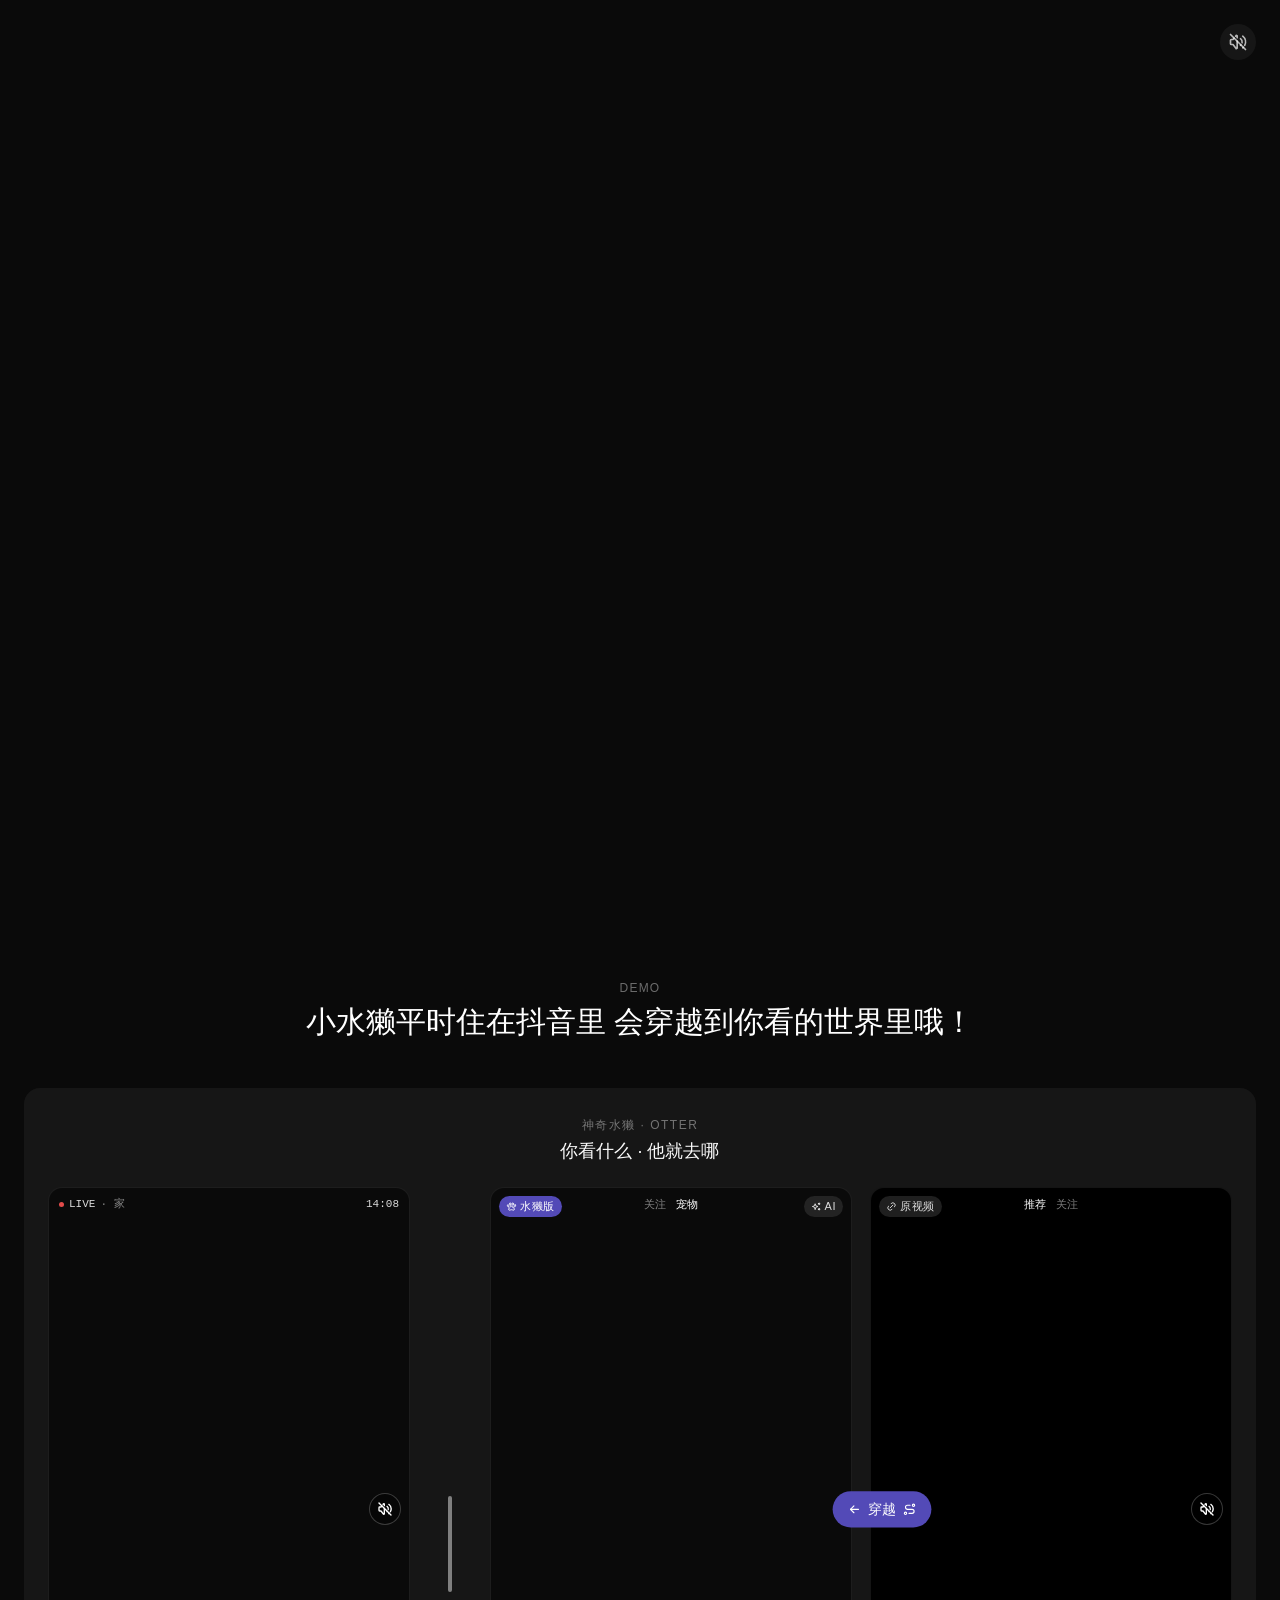
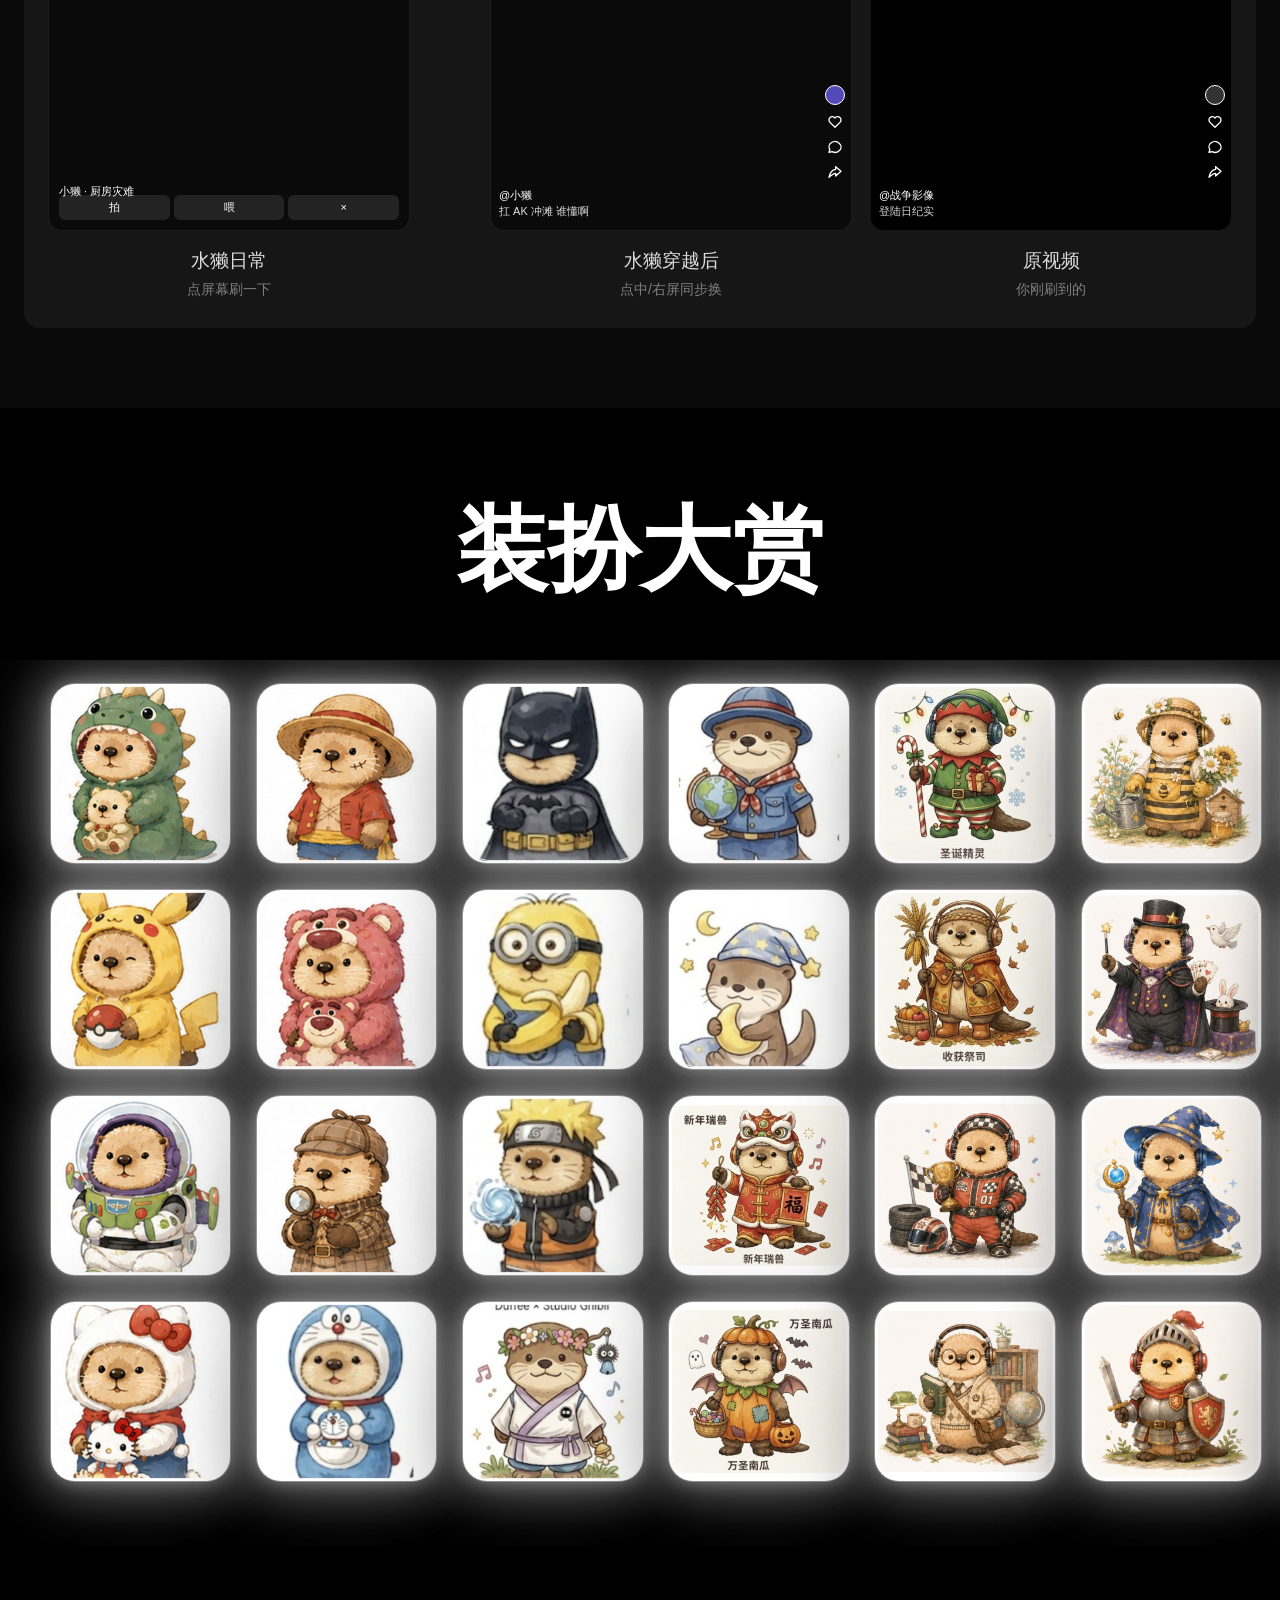
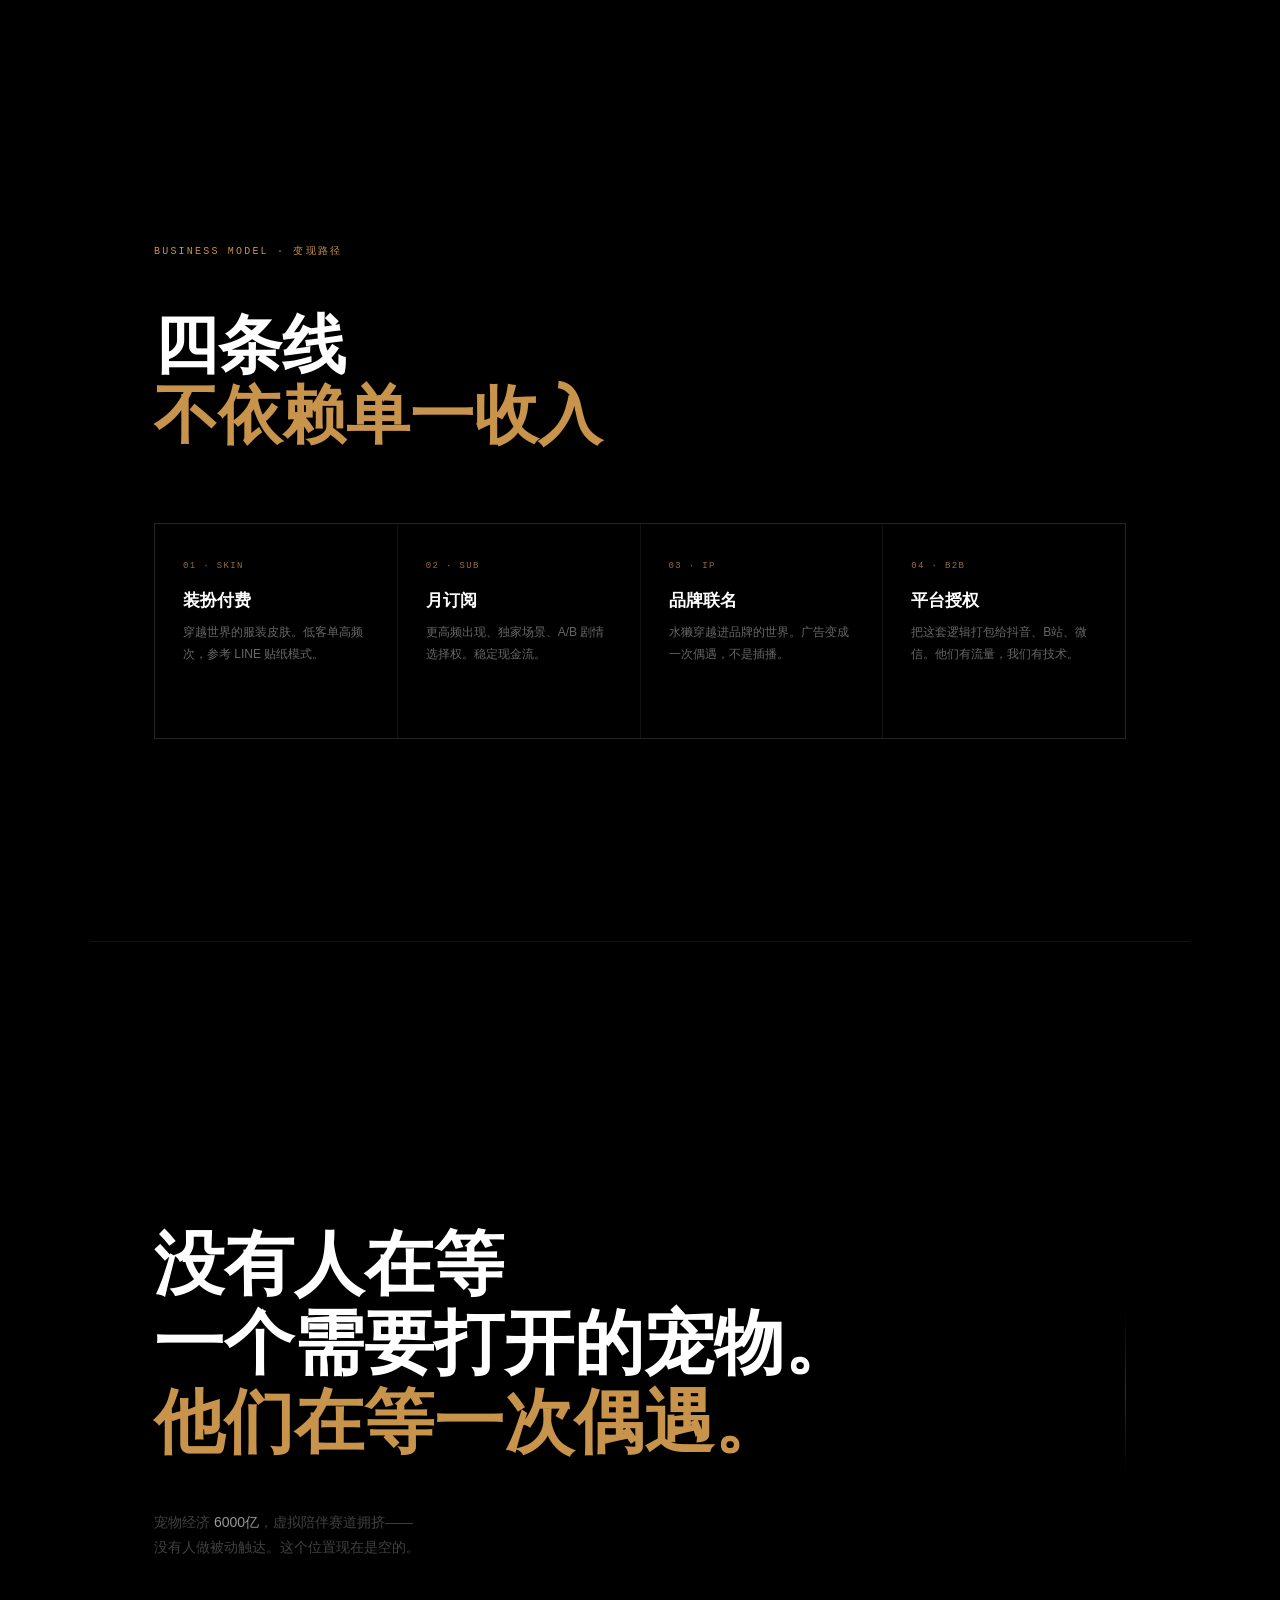
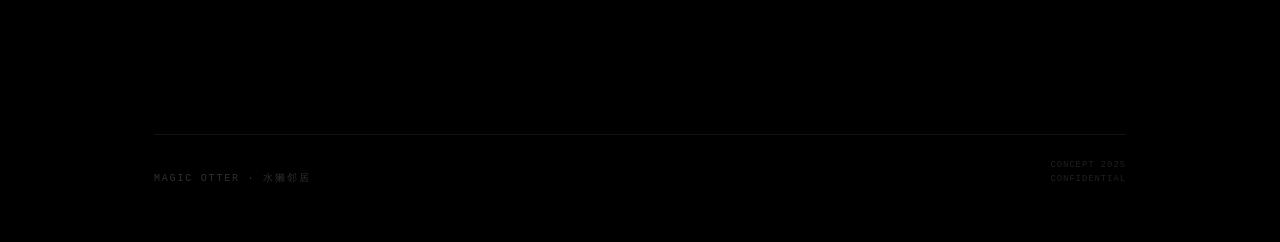
==== index.html @ bfc6536e "Deploy static site to GitHub Pages Co-Authored-By: Claude Opus 4.7 <noreply@anthropic.com>" ====
<!DOCTYPE html><html lang="zh-CN" class="__variable_8efd9b __variable_6d24ac"><head><meta charSet="utf-8"/><meta name="viewport" content="width=device-width, initial-scale=1"/><link rel="preload" as="image" href="/skins-1/1.1.jpg"/><link rel="preload" as="image" href="/skins-1/1.2.jpg"/><link rel="preload" as="image" href="/skins-1/1.3.jpg"/><link rel="preload" as="image" href="/skins-1/1.4.jpg"/><link rel="preload" as="image" href="/skins-1/1.5.jpg"/><link rel="preload" as="image" href="/skins-1/1.6.jpg"/><link rel="preload" as="image" href="/skins-1/1.7.jpg"/><link rel="preload" as="image" href="/skins-1/1.8.jpg"/><link rel="preload" as="image" href="/skins-1/1.9.jpg"/><link rel="preload" as="image" href="/skins-1/1.10.jpg"/><link rel="stylesheet" href="/_next/static/css/fac3d5cf31aa937e.css" data-precedence="next"/><link rel="stylesheet" href="/_next/static/css/313b126d9d984502.css" data-precedence="next"/><link rel="stylesheet" href="/_next/static/css/8fa05e95520eb36f.css" data-precedence="next"/><link rel="preload" as="script" fetchPriority="low" href="/_next/static/chunks/webpack-599e67327ec36ddb.js"/><script src="/_next/static/chunks/fd9d1056-9583fa19bc194043.js" async=""></script><script src="/_next/static/chunks/117-f5a8afea7d1afce4.js" async=""></script><script src="/_next/static/chunks/main-app-1e197b73e956303e.js" async=""></script><script src="/_next/static/chunks/c15bf2b0-7971b3d333b0cf68.js" async=""></script><script src="/_next/static/chunks/57-3a81f726cd0a8bbd.js" async=""></script><script src="/_next/static/chunks/app/page-4f39ca80e35d7d3b.js" async=""></script><link rel="preload" as="image" href="/skins-1/1.11.jpg"/><link rel="preload" as="image" href="/skins-1/1.12.jpg"/><link rel="preload" as="image" href="/skins-1/1.13.jpg"/><link rel="preload" as="image" href="/skins-1/1.14.jpg"/><link rel="preload" as="image" href="/skins/2.1.jpg"/><link rel="preload" as="image" href="/skins/2.2.jpg"/><link rel="preload" as="image" href="/skins/2.3.jpg"/><link rel="preload" as="image" href="/skins/2.4.jpg"/><link rel="preload" as="image" href="/skins/2.5.jpg"/><link rel="preload" as="image" href="/skins/2.6.jpg"/><link rel="preload" as="image" href="/skins/2.7.jpg"/><link rel="preload" as="image" href="/skins/2.8.jpg"/><link rel="preload" as="image" href="/skins-3/3.1.png"/><link rel="preload" as="image" href="/skins-3/3.2.png"/><link rel="preload" as="image" href="/skins-3/3.3.png"/><link rel="preload" as="image" href="/skins-3/3.4.png"/><link rel="preload" as="image" href="/skins-3/3.5.png"/><link rel="preload" as="image" href="/skins-3/3.6.png"/><link rel="preload" as="image" href="/skins-3/3.7.png"/><link rel="preload" as="image" href="/skins-3/3.8.png"/><link rel="preload" as="image" href="/skins-4/4.1.png"/><link rel="preload" as="image" href="/skins-4/4.2.png"/><link rel="preload" as="image" href="/skins-4/4.3.png"/><link rel="preload" as="image" href="/skins-4/4.4.png"/><link rel="preload" as="image" href="/skins-4/4.5.png"/><link rel="preload" as="image" href="/skins-4/4.6.png"/><link rel="preload" as="image" href="/skins-4/4.7.png"/><link rel="preload" as="image" href="/skins-4/4.8.png"/><meta name="theme-color" content="#0A0A0A"/><title>神奇水獭 · Otter</title><meta name="description" content="一只生活在抖音里的神奇水獭——你看什么,他就去哪。"/><script src="/_next/static/chunks/polyfills-42372ed130431b0a.js" noModule=""></script></head><body class="font-sans bg-bg-primary text-text-primary"><main><section class="hero relative h-screen overflow-hidden bg-bg-primary"><video class="absolute inset-0 w-full h-full object-cover" src="/hero.mp4" autoPlay="" muted="" playsInline="" preload="auto"></video><div class="text-layer absolute inset-0 flex flex-col items-center justify-center pointer-events-none px-6"><h1 class="slogan" aria-label="嗨 · 我叫神奇水獭"><span class="char inline-block" style="opacity:0;white-space:normal">嗨</span><span class="char inline-block" style="opacity:0;white-space:pre"> </span><span class="char inline-block" style="opacity:0;white-space:normal">·</span><span class="char inline-block" style="opacity:0;white-space:pre"> </span><span class="char inline-block" style="opacity:0;white-space:normal">我</span><span class="char inline-block" style="opacity:0;white-space:normal">叫</span><span class="char inline-block" style="opacity:0;white-space:normal">神</span><span class="char inline-block" style="opacity:0;white-space:normal">奇</span><span class="char inline-block" style="opacity:0;white-space:normal">水</span><span class="char inline-block" style="opacity:0;white-space:normal">獭</span></h1><p class="intro" style="opacity:0">我是你的水獭搭子 · 住在你的抖音里</p><p class="intro" style="opacity:0">你刷视频时 · 我就会出现在那条里</p><div class="scroll-hint" style="opacity:0">↓ scroll</div></div><button aria-label="播放声音" class="audio-toggle absolute top-6 right-6 z-10 grid place-items-center w-9 h-9 rounded-full bg-white/5 hover:bg-white/10 text-white/70 hover:text-white transition-colors"><svg xmlns="http://www.w3.org/2000/svg" width="20" height="20" viewBox="0 0 24 24" fill="none" stroke="currentColor" stroke-width="2" stroke-linecap="round" stroke-linejoin="round" class="tabler-icon tabler-icon-volume-off "><path d="M15 8a5 5 0 0 1 1.912 4.934m-1.377 2.602a5 5 0 0 1 -.535 .464"></path><path d="M17.7 5a9 9 0 0 1 2.362 11.086m-1.676 2.299a9 9 0 0 1 -.686 .615"></path><path d="M9.069 5.054l.431 -.554a.8 .8 0 0 1 1.5 .5v2m0 4v8a.8 .8 0 0 1 -1.5 .5l-3.5 -4.5h-2a1 1 0 0 1 -1 -1v-4a1 1 0 0 1 1 -1h2l1.294 -1.664"></path><path d="M3 3l18 18"></path></svg></button></section><section class="demo-section py-20 px-4 md:px-6 bg-[#0A0A0A]"><header class="text-center mb-12"><p class="text-xs tracking-widest text-white/40 mb-2">DEMO</p><h2 class="text-2xl md:text-3xl font-medium text-white">小水獭平时住在抖音里 会穿越到你看的世界里哦！</h2></header><div class="w-full max-w-[1440px] mx-auto"><div class="otter-stage"><header style="text-align:center;margin-bottom:22px"><p style="font-size:12px;color:rgba(255,255,255,0.4);letter-spacing:1.5px;margin:0 0 4px">神奇水獭 · OTTER</p><p style="font-size:18px;color:#fafafa;font-weight:500;margin:0">你看什么 · 他就去哪</p></header><div class="otter-grid"><div class="otter-group otter-group-daily"><div class="otter-col-daily"><div class="otter-phone"><video src="/daily/noodle.mp4" autoPlay="" muted="" playsInline="" preload="auto" style="position:absolute;inset:0;width:100%;height:100%;object-fit:cover"></video><button type="button" aria-label="开启日常声音" style="position:absolute;right:8px;top:50%;transform:translateY(-50%);z-index:6;display:grid;place-items:center;width:32px;height:32px;border-radius:50%;background:rgba(0,0,0,0.4);border:0.5px solid rgba(255,255,255,0.22);color:#fff;cursor:pointer;padding:0"><svg xmlns="http://www.w3.org/2000/svg" width="16" height="16" viewBox="0 0 24 24" fill="none" stroke="currentColor" stroke-width="2" stroke-linecap="round" stroke-linejoin="round" class="tabler-icon tabler-icon-volume-off "><path d="M15 8a5 5 0 0 1 1.912 4.934m-1.377 2.602a5 5 0 0 1 -.535 .464"></path><path d="M17.7 5a9 9 0 0 1 2.362 11.086m-1.676 2.299a9 9 0 0 1 -.686 .615"></path><path d="M9.069 5.054l.431 -.554a.8 .8 0 0 1 1.5 .5v2m0 4v8a.8 .8 0 0 1 -1.5 .5l-3.5 -4.5h-2a1 1 0 0 1 -1 -1v-4a1 1 0 0 1 1 -1h2l1.294 -1.664"></path><path d="M3 3l18 18"></path></svg></button><div style="position:absolute;top:8px;left:10px;right:10px;display:flex;justify-content:space-between;color:rgba(255,255,255,0.85);font-size:11px;font-family:var(--font-mono), monospace"><div style="display:flex;align-items:center;gap:5px"><span style="width:5px;height:5px;border-radius:50%;background:#E24B4A"></span><span>LIVE</span><span style="color:rgba(255,255,255,0.5)">· <!-- -->家</span></div><span>14:08</span></div><div style="position:absolute;left:10px;right:10px;bottom:30px;color:#fff;font-size:11px">小獭 · 厨房灾难</div><div style="position:absolute;left:10px;right:10px;bottom:10px;display:flex;gap:4px"><span style="flex:1;background:rgba(255,255,255,0.1);color:#fff;padding:4px;border-radius:6px;text-align:center;font-size:11px">拍</span><span style="flex:1;background:rgba(255,255,255,0.1);color:#fff;padding:4px;border-radius:6px;text-align:center;font-size:11px">喂</span><span style="flex:1;background:rgba(255,255,255,0.1);color:#fff;padding:4px;border-radius:6px;text-align:center;font-size:11px">×</span></div></div><p class="otter-cap">水獭日常</p><p class="otter-hint">点屏幕刷一下</p></div></div><div class="otter-divider" aria-hidden="true"></div><div class="otter-group otter-group-cross"><div class="otter-col-otter"><div style="position:relative"><div class="otter-phone"><video src="/crossover/normandy_otter.mp4" autoPlay="" muted="" loop="" playsInline="" preload="auto" style="position:absolute;inset:0;width:100%;height:100%;object-fit:cover"></video><div style="position:absolute;top:8px;left:0;right:0;display:flex;justify-content:center;gap:10px;color:rgba(255,255,255,0.5);font-size:11px"><span>关注</span><span style="color:#fff;font-weight:500">宠物</span></div><div style="position:absolute;display:inline-flex;align-items:center;gap:3px;padding:2px 7px;border-radius:99px;font-size:11px;letter-spacing:0.5px;top:8px;left:8px;background:#534AB7;color:#fff"><svg xmlns="http://www.w3.org/2000/svg" width="11" height="11" viewBox="0 0 24 24" fill="none" stroke="currentColor" stroke-width="2" stroke-linecap="round" stroke-linejoin="round" class="tabler-icon tabler-icon-paw "><path d="M14.7 13.5c-1.1 -2 -1.441 -2.5 -2.7 -2.5c-1.259 0 -1.736 .755 -2.836 2.747c-.942 1.703 -2.846 1.845 -3.321 3.291c-.097 .265 -.145 .677 -.143 .962c0 1.176 .787 2 1.8 2c1.259 0 3 -1 4.5 -1s3.241 1 4.5 1c1.013 0 1.8 -.823 1.8 -2c0 -.285 -.049 -.697 -.146 -.962c-.475 -1.451 -2.512 -1.835 -3.454 -3.538"></path><path d="M20.188 8.082a1.039 1.039 0 0 0 -.406 -.082h-.015c-.735 .012 -1.56 .75 -1.993 1.866c-.519 1.335 -.28 2.7 .538 3.052c.129 .055 .267 .082 .406 .082c.739 0 1.575 -.742 2.011 -1.866c.516 -1.335 .273 -2.7 -.54 -3.052l-.001 0"></path><path d="M9.474 9c.055 0 .109 0 .163 -.011c.944 -.128 1.533 -1.346 1.32 -2.722c-.203 -1.297 -1.047 -2.267 -1.932 -2.267c-.055 0 -.109 0 -.163 .011c-.944 .128 -1.533 1.346 -1.32 2.722c.204 1.293 1.048 2.267 1.933 2.267"></path><path d="M16.456 6.733c.214 -1.376 -.375 -2.594 -1.32 -2.722a1.164 1.164 0 0 0 -.162 -.011c-.885 0 -1.728 .97 -1.93 2.267c-.214 1.376 .375 2.594 1.32 2.722c.054 .007 .108 .011 .162 .011c.885 0 1.73 -.974 1.93 -2.267"></path><path d="M5.69 12.918c.816 -.352 1.054 -1.719 .536 -3.052c-.436 -1.124 -1.271 -1.866 -2.009 -1.866c-.14 0 -.277 .027 -.407 .082c-.816 .352 -1.054 1.719 -.536 3.052c.436 1.124 1.271 1.866 2.009 1.866c.14 0 .277 -.027 .407 -.082"></path></svg>水獭版</div><div style="position:absolute;display:inline-flex;align-items:center;gap:3px;padding:2px 7px;border-radius:99px;font-size:11px;letter-spacing:0.5px;top:8px;right:8px;background:rgba(255,255,255,0.1);color:rgba(255,255,255,0.85)"><svg xmlns="http://www.w3.org/2000/svg" width="11" height="11" viewBox="0 0 24 24" fill="none" stroke="currentColor" stroke-width="2" stroke-linecap="round" stroke-linejoin="round" class="tabler-icon tabler-icon-sparkles "><path d="M16 18a2 2 0 0 1 2 2a2 2 0 0 1 2 -2a2 2 0 0 1 -2 -2a2 2 0 0 1 -2 2m0 -12a2 2 0 0 1 2 2a2 2 0 0 1 2 -2a2 2 0 0 1 -2 -2a2 2 0 0 1 -2 2m-7 12a6 6 0 0 1 6 -6a6 6 0 0 1 -6 -6a6 6 0 0 1 -6 6a6 6 0 0 1 6 6"></path></svg>AI</div><div style="position:absolute;right:6px;bottom:50px;display:flex;flex-direction:column;align-items:center;gap:9px;color:#fff"><div style="width:20px;height:20px;border-radius:50%;background:#534AB7;border:1.5px solid #fff"></div><svg xmlns="http://www.w3.org/2000/svg" width="16" height="16" viewBox="0 0 24 24" fill="none" stroke="currentColor" stroke-width="2" stroke-linecap="round" stroke-linejoin="round" class="tabler-icon tabler-icon-heart "><path d="M19.5 12.572l-7.5 7.428l-7.5 -7.428a5 5 0 1 1 7.5 -6.566a5 5 0 1 1 7.5 6.572"></path></svg><svg xmlns="http://www.w3.org/2000/svg" width="16" height="16" viewBox="0 0 24 24" fill="none" stroke="currentColor" stroke-width="2" stroke-linecap="round" stroke-linejoin="round" class="tabler-icon tabler-icon-message-circle "><path d="M3 20l1.3 -3.9c-2.324 -3.437 -1.426 -7.872 2.1 -10.374c3.526 -2.501 8.59 -2.296 11.845 .48c3.255 2.777 3.695 7.266 1.029 10.501c-2.666 3.235 -7.615 4.215 -11.574 2.293l-4.7 1"></path></svg><svg xmlns="http://www.w3.org/2000/svg" width="16" height="16" viewBox="0 0 24 24" fill="none" stroke="currentColor" stroke-width="2" stroke-linecap="round" stroke-linejoin="round" class="tabler-icon tabler-icon-share-3 "><path d="M13 4v4c-6.575 1.028 -9.02 6.788 -10 12c-.037 .206 5.384 -5.962 10 -6v4l8 -7l-8 -7"></path></svg></div><div style="position:absolute;left:8px;right:34px;bottom:10px;color:#fff;font-size:11px"><p style="margin:0;font-weight:500">@小獭</p><p style="margin:0;color:rgba(255,255,255,0.88)">扛 AK 冲滩 谁懂啊</p></div></div><div class="cross-pill"><svg xmlns="http://www.w3.org/2000/svg" width="11" height="11" viewBox="0 0 24 24" fill="none" stroke="currentColor" stroke-width="2" stroke-linecap="round" stroke-linejoin="round" class="tabler-icon tabler-icon-arrow-left "><path d="M5 12l14 0"></path><path d="M5 12l6 6"></path><path d="M5 12l6 -6"></path></svg><span>穿越</span><svg xmlns="http://www.w3.org/2000/svg" width="11" height="11" viewBox="0 0 24 24" fill="none" stroke="currentColor" stroke-width="2" stroke-linecap="round" stroke-linejoin="round" class="tabler-icon tabler-icon-route "><path d="M3 19a2 2 0 1 0 4 0a2 2 0 0 0 -4 0"></path><path d="M19 7a2 2 0 1 0 0 -4a2 2 0 0 0 0 4"></path><path d="M11 19h5.5a3.5 3.5 0 0 0 0 -7h-8a3.5 3.5 0 0 1 0 -7h4.5"></path></svg></div></div><p class="otter-cap">水獭穿越后</p><p class="otter-hint">点中/右屏同步换</p></div><div class="otter-col-orig"><div class="otter-phone" style="background:#000"><video src="/crossover/normandy_orig.mp4" autoPlay="" muted="" loop="" playsInline="" preload="auto" style="position:absolute;inset:0;width:100%;height:100%;object-fit:cover"></video><button type="button" aria-label="开启原视频声音" style="position:absolute;right:8px;top:50%;transform:translateY(-50%);z-index:6;display:grid;place-items:center;width:32px;height:32px;border-radius:50%;background:rgba(0,0,0,0.4);border:0.5px solid rgba(255,255,255,0.22);color:#fff;cursor:pointer;padding:0"><svg xmlns="http://www.w3.org/2000/svg" width="16" height="16" viewBox="0 0 24 24" fill="none" stroke="currentColor" stroke-width="2" stroke-linecap="round" stroke-linejoin="round" class="tabler-icon tabler-icon-volume-off "><path d="M15 8a5 5 0 0 1 1.912 4.934m-1.377 2.602a5 5 0 0 1 -.535 .464"></path><path d="M17.7 5a9 9 0 0 1 2.362 11.086m-1.676 2.299a9 9 0 0 1 -.686 .615"></path><path d="M9.069 5.054l.431 -.554a.8 .8 0 0 1 1.5 .5v2m0 4v8a.8 .8 0 0 1 -1.5 .5l-3.5 -4.5h-2a1 1 0 0 1 -1 -1v-4a1 1 0 0 1 1 -1h2l1.294 -1.664"></path><path d="M3 3l18 18"></path></svg></button><div style="position:absolute;top:8px;left:0;right:0;display:flex;justify-content:center;gap:10px;color:rgba(255,255,255,0.5);font-size:11px"><span style="color:#fff;font-weight:500">推荐</span><span>关注</span></div><div style="position:absolute;display:inline-flex;align-items:center;gap:3px;padding:2px 7px;border-radius:99px;font-size:11px;letter-spacing:0.5px;top:8px;left:8px;background:rgba(255,255,255,0.12);color:rgba(255,255,255,0.85)"><svg xmlns="http://www.w3.org/2000/svg" width="11" height="11" viewBox="0 0 24 24" fill="none" stroke="currentColor" stroke-width="2" stroke-linecap="round" stroke-linejoin="round" class="tabler-icon tabler-icon-link "><path d="M9 15l6 -6"></path><path d="M11 6l.463 -.536a5 5 0 0 1 7.071 7.072l-.534 .464"></path><path d="M13 18l-.397 .534a5.068 5.068 0 0 1 -7.127 0a4.972 4.972 0 0 1 0 -7.071l.524 -.463"></path></svg>原视频</div><div style="position:absolute;right:6px;bottom:50px;display:flex;flex-direction:column;align-items:center;gap:9px;color:#fff"><div style="width:20px;height:20px;border-radius:50%;background:rgba(255,255,255,0.2);border:1.5px solid #fff"></div><svg xmlns="http://www.w3.org/2000/svg" width="16" height="16" viewBox="0 0 24 24" fill="none" stroke="currentColor" stroke-width="2" stroke-linecap="round" stroke-linejoin="round" class="tabler-icon tabler-icon-heart "><path d="M19.5 12.572l-7.5 7.428l-7.5 -7.428a5 5 0 1 1 7.5 -6.566a5 5 0 1 1 7.5 6.572"></path></svg><svg xmlns="http://www.w3.org/2000/svg" width="16" height="16" viewBox="0 0 24 24" fill="none" stroke="currentColor" stroke-width="2" stroke-linecap="round" stroke-linejoin="round" class="tabler-icon tabler-icon-message-circle "><path d="M3 20l1.3 -3.9c-2.324 -3.437 -1.426 -7.872 2.1 -10.374c3.526 -2.501 8.59 -2.296 11.845 .48c3.255 2.777 3.695 7.266 1.029 10.501c-2.666 3.235 -7.615 4.215 -11.574 2.293l-4.7 1"></path></svg><svg xmlns="http://www.w3.org/2000/svg" width="16" height="16" viewBox="0 0 24 24" fill="none" stroke="currentColor" stroke-width="2" stroke-linecap="round" stroke-linejoin="round" class="tabler-icon tabler-icon-share-3 "><path d="M13 4v4c-6.575 1.028 -9.02 6.788 -10 12c-.037 .206 5.384 -5.962 10 -6v4l8 -7l-8 -7"></path></svg></div><div style="position:absolute;left:8px;right:34px;bottom:10px;color:#fff;font-size:11px"><p style="margin:0;font-weight:500">@战争影像</p><p style="margin:0;color:rgba(255,255,255,0.85)">登陆日纪实</p></div></div><p class="otter-cap">原视频</p><p class="otter-hint">你刚刷到的</p></div></div></div></div></div></section><section class="bg-black py-16 md:py-24"><h2 class="mb-10 text-center font-serif text-5xl font-black leading-none text-white md:mb-16 md:text-[92px]">装扮大赏</h2><section class="skins-stage" aria-label="神奇水獭换装轮播"><div class="skins-track"><button class="skins-card" type="button" aria-pressed="false" aria-label="暂停并查看 Skin 01"><img src="/skins-1/1.1.jpg" alt="Skin 01"/></button><button class="skins-card" type="button" aria-pressed="false" aria-label="暂停并查看 Skin 02"><img src="/skins-1/1.2.jpg" alt="Skin 02"/></button><button class="skins-card" type="button" aria-pressed="false" aria-label="暂停并查看 Skin 03"><img src="/skins-1/1.3.jpg" alt="Skin 03"/></button><button class="skins-card" type="button" aria-pressed="false" aria-label="暂停并查看 Skin 04"><img src="/skins-1/1.4.jpg" alt="Skin 04"/></button><button class="skins-card" type="button" aria-pressed="false" aria-label="暂停并查看 Skin 05"><img src="/skins-1/1.5.jpg" alt="Skin 05"/></button><button class="skins-card" type="button" aria-pressed="false" aria-label="暂停并查看 Skin 06"><img src="/skins-1/1.6.jpg" alt="Skin 06"/></button><button class="skins-card" type="button" aria-pressed="false" aria-label="暂停并查看 Skin 07"><img src="/skins-1/1.7.jpg" alt="Skin 07"/></button><button class="skins-card" type="button" aria-pressed="false" aria-label="暂停并查看 Skin 08"><img src="/skins-1/1.8.jpg" alt="Skin 08"/></button><button class="skins-card" type="button" aria-pressed="false" aria-label="暂停并查看 Skin 09"><img src="/skins-1/1.9.jpg" alt="Skin 09"/></button><button class="skins-card" type="button" aria-pressed="false" aria-label="暂停并查看 Skin 10"><img src="/skins-1/1.10.jpg" alt="Skin 10"/></button><button class="skins-card" type="button" aria-pressed="false" aria-label="暂停并查看 Skin 11"><img src="/skins-1/1.11.jpg" alt="Skin 11"/></button><button class="skins-card" type="button" aria-pressed="false" aria-label="暂停并查看 Skin 12"><img src="/skins-1/1.12.jpg" alt="Skin 12"/></button><button class="skins-card" type="button" aria-pressed="false" aria-label="暂停并查看 Skin 13"><img src="/skins-1/1.13.jpg" alt="Skin 13"/></button><button class="skins-card" type="button" aria-pressed="false" aria-label="暂停并查看 Skin 14"><img src="/skins-1/1.14.jpg" alt="Skin 14"/></button><button class="skins-card" type="button" aria-pressed="false" aria-label="暂停并查看 Skin 01"><img src="/skins/2.1.jpg" alt="Skin 01"/></button><button class="skins-card" type="button" aria-pressed="false" aria-label="暂停并查看 Skin 02"><img src="/skins/2.2.jpg" alt="Skin 02"/></button><button class="skins-card" type="button" aria-pressed="false" aria-label="暂停并查看 Skin 03"><img src="/skins/2.3.jpg" alt="Skin 03"/></button><button class="skins-card" type="button" aria-pressed="false" aria-label="暂停并查看 Skin 04"><img src="/skins/2.4.jpg" alt="Skin 04"/></button><button class="skins-card" type="button" aria-pressed="false" aria-label="暂停并查看 Skin 05"><img src="/skins/2.5.jpg" alt="Skin 05"/></button><button class="skins-card" type="button" aria-pressed="false" aria-label="暂停并查看 Skin 06"><img src="/skins/2.6.jpg" alt="Skin 06"/></button><button class="skins-card" type="button" aria-pressed="false" aria-label="暂停并查看 Skin 07"><img src="/skins/2.7.jpg" alt="Skin 07"/></button><button class="skins-card" type="button" aria-pressed="false" aria-label="暂停并查看 Skin 08"><img src="/skins/2.8.jpg" alt="Skin 08"/></button><button class="skins-card" type="button" aria-pressed="false" aria-label="暂停并查看 Skin 01"><img src="/skins-3/3.1.png" alt="Skin 01"/></button><button class="skins-card" type="button" aria-pressed="false" aria-label="暂停并查看 Skin 02"><img src="/skins-3/3.2.png" alt="Skin 02"/></button><button class="skins-card" type="button" aria-pressed="false" aria-label="暂停并查看 Skin 03"><img src="/skins-3/3.3.png" alt="Skin 03"/></button><button class="skins-card" type="button" aria-pressed="false" aria-label="暂停并查看 Skin 04"><img src="/skins-3/3.4.png" alt="Skin 04"/></button><button class="skins-card" type="button" aria-pressed="false" aria-label="暂停并查看 Skin 05"><img src="/skins-3/3.5.png" alt="Skin 05"/></button><button class="skins-card" type="button" aria-pressed="false" aria-label="暂停并查看 Skin 06"><img src="/skins-3/3.6.png" alt="Skin 06"/></button><button class="skins-card" type="button" aria-pressed="false" aria-label="暂停并查看 Skin 07"><img src="/skins-3/3.7.png" alt="Skin 07"/></button><button class="skins-card" type="button" aria-pressed="false" aria-label="暂停并查看 Skin 08"><img src="/skins-3/3.8.png" alt="Skin 08"/></button><button class="skins-card" type="button" aria-pressed="false" aria-label="暂停并查看 Skin 01"><img src="/skins-4/4.1.png" alt="Skin 01"/></button><button class="skins-card" type="button" aria-pressed="false" aria-label="暂停并查看 Skin 02"><img src="/skins-4/4.2.png" alt="Skin 02"/></button><button class="skins-card" type="button" aria-pressed="false" aria-label="暂停并查看 Skin 03"><img src="/skins-4/4.3.png" alt="Skin 03"/></button><button class="skins-card" type="button" aria-pressed="false" aria-label="暂停并查看 Skin 04"><img src="/skins-4/4.4.png" alt="Skin 04"/></button><button class="skins-card" type="button" aria-pressed="false" aria-label="暂停并查看 Skin 05"><img src="/skins-4/4.5.png" alt="Skin 05"/></button><button class="skins-card" type="button" aria-pressed="false" aria-label="暂停并查看 Skin 06"><img src="/skins-4/4.6.png" alt="Skin 06"/></button><button class="skins-card" type="button" aria-pressed="false" aria-label="暂停并查看 Skin 07"><img src="/skins-4/4.7.png" alt="Skin 07"/></button><button class="skins-card" type="button" aria-pressed="false" aria-label="暂停并查看 Skin 08"><img src="/skins-4/4.8.png" alt="Skin 08"/></button><button class="skins-card" type="button" aria-pressed="false" aria-label="暂停并查看 Skin 01"><img src="/skins-1/1.1.jpg" alt="Skin 01"/></button><button class="skins-card" type="button" aria-pressed="false" aria-label="暂停并查看 Skin 02"><img src="/skins-1/1.2.jpg" alt="Skin 02"/></button><button class="skins-card" type="button" aria-pressed="false" aria-label="暂停并查看 Skin 01"><img src="/skins-1/1.1.jpg" alt="Skin 01"/></button><button class="skins-card" type="button" aria-pressed="false" aria-label="暂停并查看 Skin 02"><img src="/skins-1/1.2.jpg" alt="Skin 02"/></button><button class="skins-card" type="button" aria-pressed="false" aria-label="暂停并查看 Skin 03"><img src="/skins-1/1.3.jpg" alt="Skin 03"/></button><button class="skins-card" type="button" aria-pressed="false" aria-label="暂停并查看 Skin 04"><img src="/skins-1/1.4.jpg" alt="Skin 04"/></button><button class="skins-card" type="button" aria-pressed="false" aria-label="暂停并查看 Skin 05"><img src="/skins-1/1.5.jpg" alt="Skin 05"/></button><button class="skins-card" type="button" aria-pressed="false" aria-label="暂停并查看 Skin 06"><img src="/skins-1/1.6.jpg" alt="Skin 06"/></button><button class="skins-card" type="button" aria-pressed="false" aria-label="暂停并查看 Skin 07"><img src="/skins-1/1.7.jpg" alt="Skin 07"/></button><button class="skins-card" type="button" aria-pressed="false" aria-label="暂停并查看 Skin 08"><img src="/skins-1/1.8.jpg" alt="Skin 08"/></button><button class="skins-card" type="button" aria-pressed="false" aria-label="暂停并查看 Skin 09"><img src="/skins-1/1.9.jpg" alt="Skin 09"/></button><button class="skins-card" type="button" aria-pressed="false" aria-label="暂停并查看 Skin 10"><img src="/skins-1/1.10.jpg" alt="Skin 10"/></button><button class="skins-card" type="button" aria-pressed="false" aria-label="暂停并查看 Skin 11"><img src="/skins-1/1.11.jpg" alt="Skin 11"/></button><button class="skins-card" type="button" aria-pressed="false" aria-label="暂停并查看 Skin 12"><img src="/skins-1/1.12.jpg" alt="Skin 12"/></button><button class="skins-card" type="button" aria-pressed="false" aria-label="暂停并查看 Skin 13"><img src="/skins-1/1.13.jpg" alt="Skin 13"/></button><button class="skins-card" type="button" aria-pressed="false" aria-label="暂停并查看 Skin 14"><img src="/skins-1/1.14.jpg" alt="Skin 14"/></button><button class="skins-card" type="button" aria-pressed="false" aria-label="暂停并查看 Skin 01"><img src="/skins/2.1.jpg" alt="Skin 01"/></button><button class="skins-card" type="button" aria-pressed="false" aria-label="暂停并查看 Skin 02"><img src="/skins/2.2.jpg" alt="Skin 02"/></button><button class="skins-card" type="button" aria-pressed="false" aria-label="暂停并查看 Skin 03"><img src="/skins/2.3.jpg" alt="Skin 03"/></button><button class="skins-card" type="button" aria-pressed="false" aria-label="暂停并查看 Skin 04"><img src="/skins/2.4.jpg" alt="Skin 04"/></button><button class="skins-card" type="button" aria-pressed="false" aria-label="暂停并查看 Skin 05"><img src="/skins/2.5.jpg" alt="Skin 05"/></button><button class="skins-card" type="button" aria-pressed="false" aria-label="暂停并查看 Skin 06"><img src="/skins/2.6.jpg" alt="Skin 06"/></button><button class="skins-card" type="button" aria-pressed="false" aria-label="暂停并查看 Skin 07"><img src="/skins/2.7.jpg" alt="Skin 07"/></button><button class="skins-card" type="button" aria-pressed="false" aria-label="暂停并查看 Skin 08"><img src="/skins/2.8.jpg" alt="Skin 08"/></button><button class="skins-card" type="button" aria-pressed="false" aria-label="暂停并查看 Skin 01"><img src="/skins-3/3.1.png" alt="Skin 01"/></button><button class="skins-card" type="button" aria-pressed="false" aria-label="暂停并查看 Skin 02"><img src="/skins-3/3.2.png" alt="Skin 02"/></button><button class="skins-card" type="button" aria-pressed="false" aria-label="暂停并查看 Skin 03"><img src="/skins-3/3.3.png" alt="Skin 03"/></button><button class="skins-card" type="button" aria-pressed="false" aria-label="暂停并查看 Skin 04"><img src="/skins-3/3.4.png" alt="Skin 04"/></button><button class="skins-card" type="button" aria-pressed="false" aria-label="暂停并查看 Skin 05"><img src="/skins-3/3.5.png" alt="Skin 05"/></button><button class="skins-card" type="button" aria-pressed="false" aria-label="暂停并查看 Skin 06"><img src="/skins-3/3.6.png" alt="Skin 06"/></button><button class="skins-card" type="button" aria-pressed="false" aria-label="暂停并查看 Skin 07"><img src="/skins-3/3.7.png" alt="Skin 07"/></button><button class="skins-card" type="button" aria-pressed="false" aria-label="暂停并查看 Skin 08"><img src="/skins-3/3.8.png" alt="Skin 08"/></button><button class="skins-card" type="button" aria-pressed="false" aria-label="暂停并查看 Skin 01"><img src="/skins-4/4.1.png" alt="Skin 01"/></button><button class="skins-card" type="button" aria-pressed="false" aria-label="暂停并查看 Skin 02"><img src="/skins-4/4.2.png" alt="Skin 02"/></button><button class="skins-card" type="button" aria-pressed="false" aria-label="暂停并查看 Skin 03"><img src="/skins-4/4.3.png" alt="Skin 03"/></button><button class="skins-card" type="button" aria-pressed="false" aria-label="暂停并查看 Skin 04"><img src="/skins-4/4.4.png" alt="Skin 04"/></button><button class="skins-card" type="button" aria-pressed="false" aria-label="暂停并查看 Skin 05"><img src="/skins-4/4.5.png" alt="Skin 05"/></button><button class="skins-card" type="button" aria-pressed="false" aria-label="暂停并查看 Skin 06"><img src="/skins-4/4.6.png" alt="Skin 06"/></button><button class="skins-card" type="button" aria-pressed="false" aria-label="暂停并查看 Skin 07"><img src="/skins-4/4.7.png" alt="Skin 07"/></button><button class="skins-card" type="button" aria-pressed="false" aria-label="暂停并查看 Skin 08"><img src="/skins-4/4.8.png" alt="Skin 08"/></button><button class="skins-card" type="button" aria-pressed="false" aria-label="暂停并查看 Skin 01"><img src="/skins-1/1.1.jpg" alt="Skin 01"/></button><button class="skins-card" type="button" aria-pressed="false" aria-label="暂停并查看 Skin 02"><img src="/skins-1/1.2.jpg" alt="Skin 02"/></button><button class="skins-card" type="button" aria-pressed="false" aria-label="暂停并查看 Skin 01"><img src="/skins-1/1.1.jpg" alt="Skin 01"/></button><button class="skins-card" type="button" aria-pressed="false" aria-label="暂停并查看 Skin 02"><img src="/skins-1/1.2.jpg" alt="Skin 02"/></button><button class="skins-card" type="button" aria-pressed="false" aria-label="暂停并查看 Skin 03"><img src="/skins-1/1.3.jpg" alt="Skin 03"/></button><button class="skins-card" type="button" aria-pressed="false" aria-label="暂停并查看 Skin 04"><img src="/skins-1/1.4.jpg" alt="Skin 04"/></button><button class="skins-card" type="button" aria-pressed="false" aria-label="暂停并查看 Skin 05"><img src="/skins-1/1.5.jpg" alt="Skin 05"/></button><button class="skins-card" type="button" aria-pressed="false" aria-label="暂停并查看 Skin 06"><img src="/skins-1/1.6.jpg" alt="Skin 06"/></button><button class="skins-card" type="button" aria-pressed="false" aria-label="暂停并查看 Skin 07"><img src="/skins-1/1.7.jpg" alt="Skin 07"/></button><button class="skins-card" type="button" aria-pressed="false" aria-label="暂停并查看 Skin 08"><img src="/skins-1/1.8.jpg" alt="Skin 08"/></button><button class="skins-card" type="button" aria-pressed="false" aria-label="暂停并查看 Skin 09"><img src="/skins-1/1.9.jpg" alt="Skin 09"/></button><button class="skins-card" type="button" aria-pressed="false" aria-label="暂停并查看 Skin 10"><img src="/skins-1/1.10.jpg" alt="Skin 10"/></button><button class="skins-card" type="button" aria-pressed="false" aria-label="暂停并查看 Skin 11"><img src="/skins-1/1.11.jpg" alt="Skin 11"/></button><button class="skins-card" type="button" aria-pressed="false" aria-label="暂停并查看 Skin 12"><img src="/skins-1/1.12.jpg" alt="Skin 12"/></button><button class="skins-card" type="button" aria-pressed="false" aria-label="暂停并查看 Skin 13"><img src="/skins-1/1.13.jpg" alt="Skin 13"/></button><button class="skins-card" type="button" aria-pressed="false" aria-label="暂停并查看 Skin 14"><img src="/skins-1/1.14.jpg" alt="Skin 14"/></button><button class="skins-card" type="button" aria-pressed="false" aria-label="暂停并查看 Skin 01"><img src="/skins/2.1.jpg" alt="Skin 01"/></button><button class="skins-card" type="button" aria-pressed="false" aria-label="暂停并查看 Skin 02"><img src="/skins/2.2.jpg" alt="Skin 02"/></button><button class="skins-card" type="button" aria-pressed="false" aria-label="暂停并查看 Skin 03"><img src="/skins/2.3.jpg" alt="Skin 03"/></button><button class="skins-card" type="button" aria-pressed="false" aria-label="暂停并查看 Skin 04"><img src="/skins/2.4.jpg" alt="Skin 04"/></button><button class="skins-card" type="button" aria-pressed="false" aria-label="暂停并查看 Skin 05"><img src="/skins/2.5.jpg" alt="Skin 05"/></button><button class="skins-card" type="button" aria-pressed="false" aria-label="暂停并查看 Skin 06"><img src="/skins/2.6.jpg" alt="Skin 06"/></button><button class="skins-card" type="button" aria-pressed="false" aria-label="暂停并查看 Skin 07"><img src="/skins/2.7.jpg" alt="Skin 07"/></button><button class="skins-card" type="button" aria-pressed="false" aria-label="暂停并查看 Skin 08"><img src="/skins/2.8.jpg" alt="Skin 08"/></button><button class="skins-card" type="button" aria-pressed="false" aria-label="暂停并查看 Skin 01"><img src="/skins-3/3.1.png" alt="Skin 01"/></button><button class="skins-card" type="button" aria-pressed="false" aria-label="暂停并查看 Skin 02"><img src="/skins-3/3.2.png" alt="Skin 02"/></button><button class="skins-card" type="button" aria-pressed="false" aria-label="暂停并查看 Skin 03"><img src="/skins-3/3.3.png" alt="Skin 03"/></button><button class="skins-card" type="button" aria-pressed="false" aria-label="暂停并查看 Skin 04"><img src="/skins-3/3.4.png" alt="Skin 04"/></button><button class="skins-card" type="button" aria-pressed="false" aria-label="暂停并查看 Skin 05"><img src="/skins-3/3.5.png" alt="Skin 05"/></button><button class="skins-card" type="button" aria-pressed="false" aria-label="暂停并查看 Skin 06"><img src="/skins-3/3.6.png" alt="Skin 06"/></button><button class="skins-card" type="button" aria-pressed="false" aria-label="暂停并查看 Skin 07"><img src="/skins-3/3.7.png" alt="Skin 07"/></button><button class="skins-card" type="button" aria-pressed="false" aria-label="暂停并查看 Skin 08"><img src="/skins-3/3.8.png" alt="Skin 08"/></button><button class="skins-card" type="button" aria-pressed="false" aria-label="暂停并查看 Skin 01"><img src="/skins-4/4.1.png" alt="Skin 01"/></button><button class="skins-card" type="button" aria-pressed="false" aria-label="暂停并查看 Skin 02"><img src="/skins-4/4.2.png" alt="Skin 02"/></button><button class="skins-card" type="button" aria-pressed="false" aria-label="暂停并查看 Skin 03"><img src="/skins-4/4.3.png" alt="Skin 03"/></button><button class="skins-card" type="button" aria-pressed="false" aria-label="暂停并查看 Skin 04"><img src="/skins-4/4.4.png" alt="Skin 04"/></button><button class="skins-card" type="button" aria-pressed="false" aria-label="暂停并查看 Skin 05"><img src="/skins-4/4.5.png" alt="Skin 05"/></button><button class="skins-card" type="button" aria-pressed="false" aria-label="暂停并查看 Skin 06"><img src="/skins-4/4.6.png" alt="Skin 06"/></button><button class="skins-card" type="button" aria-pressed="false" aria-label="暂停并查看 Skin 07"><img src="/skins-4/4.7.png" alt="Skin 07"/></button><button class="skins-card" type="button" aria-pressed="false" aria-label="暂停并查看 Skin 08"><img src="/skins-4/4.8.png" alt="Skin 08"/></button><button class="skins-card" type="button" aria-pressed="false" aria-label="暂停并查看 Skin 01"><img src="/skins-1/1.1.jpg" alt="Skin 01"/></button><button class="skins-card" type="button" aria-pressed="false" aria-label="暂停并查看 Skin 02"><img src="/skins-1/1.2.jpg" alt="Skin 02"/></button></div></section></section><section class="CommercialSection_chapter__IrbXF" aria-label="商业化路径"><div class="CommercialSection_panel__H99W3"><div class="CommercialSection_eyebrow__gG7xd">BUSINESS MODEL · 变现路径</div><h2 class="CommercialSection_headline__A1C8u">四条线<br/><em>不依赖单一收入</em></h2><div class="CommercialSection_grid__cKfOj"><article class="CommercialSection_card__9yEKR CommercialSection_reveal__gLZpf CommercialSection_delay1__OiFDh"><div class="CommercialSection_tag__wSZqR">01 · SKIN</div><h3>装扮付费</h3><p>穿越世界的服装皮肤。低客单高频次，参考 LINE 贴纸模式。</p></article><article class="CommercialSection_card__9yEKR CommercialSection_reveal__gLZpf CommercialSection_delay2__bQZOe"><div class="CommercialSection_tag__wSZqR">02 · SUB</div><h3>月订阅</h3><p>更高频出现、独家场景、A/B 剧情选择权。稳定现金流。</p></article><article class="CommercialSection_card__9yEKR CommercialSection_reveal__gLZpf CommercialSection_delay3__5JJZi"><div class="CommercialSection_tag__wSZqR">03 · IP</div><h3>品牌联名</h3><p>水獭穿越进品牌的世界。广告变成一次偶遇，不是插播。</p></article><article class="CommercialSection_card__9yEKR CommercialSection_reveal__gLZpf CommercialSection_delay4__5hmni"><div class="CommercialSection_tag__wSZqR">04 · B2B</div><h3>平台授权</h3><p>把这套逻辑打包给抖音、B站、微信。他们有流量，我们有技术。</p></article></div></div><div class="CommercialSection_rule__i6tb0"></div><div class="CommercialSection_panel__H99W3 CommercialSection_panelClose__WBVvM"><div class="CommercialSection_vline__CZy_K"></div><div class="CommercialSection_closing__DlVss CommercialSection_reveal__gLZpf">没有人在等<br/>一个需要打开的宠物。<br/><em>他们在等一次偶遇。</em></div><p class="CommercialSection_sub__qFvbB CommercialSection_reveal__gLZpf CommercialSection_delay2__bQZOe">宠物经济 <strong>6000亿</strong>，虚拟陪伴赛道拥挤——<br/>没有人做被动触达。这个位置现在是空的。</p><footer class="CommercialSection_bottom__r88bA"><div>MAGIC OTTER · 水獭邻居</div><div>CONCEPT 2025<br/>CONFIDENTIAL</div></footer></div></section></main><script src="/_next/static/chunks/webpack-599e67327ec36ddb.js" async=""></script><script>(self.__next_f=self.__next_f||[]).push([0]);self.__next_f.push([2,null])</script><script>self.__next_f.push([1,"1:HL[\"/_next/static/css/fac3d5cf31aa937e.css\",\"style\"]\n2:HL[\"/_next/static/css/313b126d9d984502.css\",\"style\"]\n3:HL[\"/_next/static/css/8fa05e95520eb36f.css\",\"style\"]\n"])</script><script>self.__next_f.push([1,"4:I[2846,[],\"\"]\n6:I[9723,[\"922\",\"static/chunks/c15bf2b0-7971b3d333b0cf68.js\",\"57\",\"static/chunks/57-3a81f726cd0a8bbd.js\",\"931\",\"static/chunks/app/page-4f39ca80e35d7d3b.js\"],\"default\"]\n7:I[16,[\"922\",\"static/chunks/c15bf2b0-7971b3d333b0cf68.js\",\"57\",\"static/chunks/57-3a81f726cd0a8bbd.js\",\"931\",\"static/chunks/app/page-4f39ca80e35d7d3b.js\"],\"default\"]\n8:I[9897,[\"922\",\"static/chunks/c15bf2b0-7971b3d333b0cf68.js\",\"57\",\"static/chunks/57-3a81f726cd0a8bbd.js\",\"931\",\"static/chunks/app/page-4f39ca80e35d7d3b.js\"],\"default\"]\n9:I[3908,[\"922\",\"static/chunks/c15bf2b0-7971b3d333b0cf68.js\",\"57\",\"static/chunks/57-3a81f726cd0a8bbd.js\",\"931\",\"static/chunks/app/page-4f39ca80e35d7d3b.js\"],\"default\"]\na:I[5696,[\"922\",\"static/chunks/c15bf2b0-7971b3d333b0cf68.js\",\"57\",\"static/chunks/57-3a81f726cd0a8bbd.js\",\"931\",\"static/chunks/app/page-4f39ca80e35d7d3b.js\"],\"default\"]\nb:I[4707,[],\"\"]\nc:I[6423,[],\"\"]\ne:I[1060,[],\"\"]\nf:[]\n"])</script><script>self.__next_f.push([1,"0:[\"$\",\"$L4\",null,{\"buildId\":\"yXyOKfVamk6yLxbEwQAzj\",\"assetPrefix\":\"\",\"urlParts\":[\"\",\"\"],\"initialTree\":[\"\",{\"children\":[\"__PAGE__\",{}]},\"$undefined\",\"$undefined\",true],\"initialSeedData\":[\"\",{\"children\":[\"__PAGE__\",{},[[\"$L5\",[\"$\",\"main\",null,{\"children\":[[\"$\",\"$L6\",null,{}],[\"$\",\"$L7\",null,{}],[\"$\",\"section\",null,{\"className\":\"demo-section py-20 px-4 md:px-6 bg-[#0A0A0A]\",\"children\":[[\"$\",\"header\",null,{\"className\":\"text-center mb-12\",\"children\":[[\"$\",\"p\",null,{\"className\":\"text-xs tracking-widest text-white/40 mb-2\",\"children\":\"DEMO\"}],[\"$\",\"h2\",null,{\"className\":\"text-2xl md:text-3xl font-medium text-white\",\"children\":\"小水獭平时住在抖音里 会穿越到你看的世界里哦！\"}]]}],[\"$\",\"div\",null,{\"className\":\"w-full max-w-[1440px] mx-auto\",\"children\":[\"$\",\"$L8\",null,{}]}]]}],[\"$\",\"section\",null,{\"className\":\"bg-black py-16 md:py-24\",\"children\":[[\"$\",\"h2\",null,{\"className\":\"mb-10 text-center font-serif text-5xl font-black leading-none text-white md:mb-16 md:text-[92px]\",\"children\":\"装扮大赏\"}],[\"$\",\"$L9\",null,{}]]}],[\"$\",\"$La\",null,{}]]}],[[\"$\",\"link\",\"0\",{\"rel\":\"stylesheet\",\"href\":\"/_next/static/css/8fa05e95520eb36f.css\",\"precedence\":\"next\",\"crossOrigin\":\"$undefined\"}]]],null],null]},[[[[\"$\",\"link\",\"0\",{\"rel\":\"stylesheet\",\"href\":\"/_next/static/css/fac3d5cf31aa937e.css\",\"precedence\":\"next\",\"crossOrigin\":\"$undefined\"}],[\"$\",\"link\",\"1\",{\"rel\":\"stylesheet\",\"href\":\"/_next/static/css/313b126d9d984502.css\",\"precedence\":\"next\",\"crossOrigin\":\"$undefined\"}]],[\"$\",\"html\",null,{\"lang\":\"zh-CN\",\"className\":\"__variable_8efd9b __variable_6d24ac\",\"children\":[\"$\",\"body\",null,{\"className\":\"font-sans bg-bg-primary text-text-primary\",\"children\":[\"$\",\"$Lb\",null,{\"parallelRouterKey\":\"children\",\"segmentPath\":[\"children\"],\"error\":\"$undefined\",\"errorStyles\":\"$undefined\",\"errorScripts\":\"$undefined\",\"template\":[\"$\",\"$Lc\",null,{}],\"templateStyles\":\"$undefined\",\"templateScripts\":\"$undefined\",\"notFound\":[[\"$\",\"title\",null,{\"children\":\"404: This page could not be found.\"}],[\"$\",\"div\",null,{\"style\":{\"fontFamily\":\"system-ui,\\\"Segoe UI\\\",Roboto,Helvetica,Arial,sans-serif,\\\"Apple Color Emoji\\\",\\\"Segoe UI Emoji\\\"\",\"height\":\"100vh\",\"textAlign\":\"center\",\"display\":\"flex\",\"flexDirection\":\"column\",\"alignItems\":\"center\",\"justifyContent\":\"center\"},\"children\":[\"$\",\"div\",null,{\"children\":[[\"$\",\"style\",null,{\"dangerouslySetInnerHTML\":{\"__html\":\"body{color:#000;background:#fff;margin:0}.next-error-h1{border-right:1px solid rgba(0,0,0,.3)}@media (prefers-color-scheme:dark){body{color:#fff;background:#000}.next-error-h1{border-right:1px solid rgba(255,255,255,.3)}}\"}}],[\"$\",\"h1\",null,{\"className\":\"next-error-h1\",\"style\":{\"display\":\"inline-block\",\"margin\":\"0 20px 0 0\",\"padding\":\"0 23px 0 0\",\"fontSize\":24,\"fontWeight\":500,\"verticalAlign\":\"top\",\"lineHeight\":\"49px\"},\"children\":\"404\"}],[\"$\",\"div\",null,{\"style\":{\"display\":\"inline-block\"},\"children\":[\"$\",\"h2\",null,{\"style\":{\"fontSize\":14,\"fontWeight\":400,\"lineHeight\":\"49px\",\"margin\":0},\"children\":\"This page could not be found.\"}]}]]}]}]],\"notFoundStyles\":[]}]}]}]],null],null],\"couldBeIntercepted\":false,\"initialHead\":[null,\"$Ld\"],\"globalErrorComponent\":\"$e\",\"missingSlots\":\"$Wf\"}]\n"])</script><script>self.__next_f.push([1,"d:[[\"$\",\"meta\",\"0\",{\"name\":\"viewport\",\"content\":\"width=device-width, initial-scale=1\"}],[\"$\",\"meta\",\"1\",{\"name\":\"theme-color\",\"content\":\"#0A0A0A\"}],[\"$\",\"meta\",\"2\",{\"charSet\":\"utf-8\"}],[\"$\",\"title\",\"3\",{\"children\":\"神奇水獭 · Otter\"}],[\"$\",\"meta\",\"4\",{\"name\":\"description\",\"content\":\"一只生活在抖音里的神奇水獭——你看什么,他就去哪。\"}]]\n5:null\n"])</script></body></html>
---- _next/static/css/fac3d5cf31aa937e.css ----
@font-face{font-family:"__Noto_Serif_SC_8efd9b";font-style:normal;font-weight:400;font-display:swap;src:url(/_next/static/media/5a274ddc03d9a5ab-s.woff2) format("woff2");unicode-range:u+1f1e9-1f1f5,u+1f1f7-1f1ff,u+1f21a,u+1f232,u+1f234-1f237,u+1f250-1f251,u+1f300,u+1f302-1f308,u+1f30a-1f311,u+1f315,u+1f319-1f320,u+1f324,u+1f327,u+1f32a,u+1f32c-1f32d,u+1f330-1f357,u+1f359-1f37e}@font-face{font-family:"__Noto_Serif_SC_8efd9b";font-style:normal;font-weight:400;font-display:swap;src:url(/_next/static/media/cfbad6ceeeca5c58-s.woff2) format("woff2");unicode-range:u+fee3,u+fef3,u+ff03-ff04,u+ff07,u+ff0a,u+ff17-ff19,u+ff1c-ff1d,u+ff20-ff3a,u+ff3c,u+ff3e-ff5b,u+ff5d,u+ff61-ff65,u+ff67-ff6a,u+ff6c,u+ff6f-ff78,u+ff7a-ff7d,u+ff80-ff84,u+ff86,u+ff89-ff8e,u+ff92,u+ff97-ff9b,u+ff9d-ff9f,u+ffe0-ffe4,u+ffe6,u+ffe9,u+ffeb,u+ffed,u+fffc,u+1f004,u+1f170-1f171,u+1f192-1f195,u+1f198-1f19a,u+1f1e6-1f1e8}@font-face{font-family:"__Noto_Serif_SC_8efd9b";font-style:normal;font-weight:400;font-display:swap;src:url(/_next/static/media/5348b1e69a651725-s.woff2) format("woff2");unicode-range:u+f0a7,u+f0b2,u+f0b7,u+f0c9,u+f0d8,u+f0da,u+f0dc-f0dd,u+f0e0,u+f0e6,u+f0eb,u+f0fc,u+f101,u+f104-f105,u+f107,u+f10b,u+f11b,u+f14b,u+f18a,u+f193,u+f1d6-f1d7,u+f244,u+f27a,u+f296,u+f2ae,u+f471,u+f4b3,u+f610-f611,u+f880-f881,u+f8ec,u+f8f5,u+f8ff,u+f901,u+f90a,u+f92c-f92d,u+f934,u+f937,u+f941,u+f965,u+f967,u+f969,u+f96b,u+f96f,u+f974,u+f978-f979,u+f97e,u+f981,u+f98a,u+f98e,u+f997,u+f99c,u+f9b2,u+f9b5,u+f9ba,u+f9be,u+f9ca,u+f9d0-f9d1,u+f9dd,u+f9e0-f9e1,u+f9e4,u+f9f7,u+fa00-fa01,u+fa08,u+fa0a,u+fa11,u+fb01-fb02,u+fdfc,u+fe0e,u+fe30-fe31,u+fe33-fe44,u+fe49-fe52,u+fe54-fe57,u+fe59-fe66,u+fe68-fe6b,u+fe8e,u+fe92-fe93,u+feae,u+feb8,u+fecb-fecc,u+fee0}@font-face{font-family:"__Noto_Serif_SC_8efd9b";font-style:normal;font-weight:400;font-display:swap;src:url(/_next/static/media/be15c189f996aeb2-s.woff2) format("woff2");unicode-range:u+9f83,u+9f85-9f8d,u+9f90-9f91,u+9f94-9f96,u+9f98,u+9f9b-9f9c,u+9f9e,u+9fa0,u+9fa2,u+9ff?,u+a001,u+a007,u+a025,u+a046-a047,u+a057,u+a072,u+a078-a079,u+a083,u+a085,u+a100,u+a118,u+a132,u+a134,u+a1f4,u+a242,u+a4a6,u+a4aa,u+a4b0-a4b1,u+a4b3,u+a9c1-a9c2,u+ac00-ac01,u+ac04,u+ac08,u+ac10-ac11,u+ac13-ac16,u+ac19,u+ac1c-ac1d,u+ac24,u+ac70-ac71,u+ac74,u+ac77-ac78,u+ac80-ac81,u+ac83,u+ac8c,u+ac90,u+ac9f-aca0,u+aca8-aca9,u+acac,u+acb0,u+acbd,u+acc1,u+acc4,u+ace0-ace1,u+ace4,u+ace8,u+acf3,u+acf5,u+acfc-acfd,u+ad00,u+ad0c,u+ad11,u+ad1c,u+ad34,u+ad50,u+ad64,u+ad6c,u+ad70,u+ad74,u+ad7f,u+ad81,u+ad8c,u+adc0,u+adc8,u+addc,u+ade0,u+adf8-adf9,u+adfc,u+ae00,u+ae08-ae09,u+ae0b,u+ae30,u+ae34,u+ae38,u+ae40,u+ae4a,u+ae4c,u+ae54,u+ae68,u+aebc,u+aed8,u+af2c-af2d}@font-face{font-family:"__Noto_Serif_SC_8efd9b";font-style:normal;font-weight:400;font-display:swap;src:url(/_next/static/media/8a3a66ae6bb27151-s.woff2) format("woff2");unicode-range:u+9e30-9e33,u+9e35-9e3b,u+9e3e,u+9e40-9e44,u+9e46-9e4e,u+9e51,u+9e53,u+9e55-9e58,u+9e5a-9e5c,u+9e5e-9e63,u+9e66-9e6e,u+9e71,u+9e73,u+9e75,u+9e78-9e79,u+9e7c-9e7e,u+9e82,u+9e86-9e88,u+9e8b-9e8c,u+9e90-9e91,u+9e93,u+9e95,u+9e97,u+9e9d,u+9ea4-9ea5,u+9ea9-9eaa,u+9eb4-9eb5,u+9eb8-9eba,u+9ebc-9ebf,u+9ec3,u+9ec9,u+9ecd,u+9ed0,u+9ed2-9ed3,u+9ed5-9ed6,u+9ed9,u+9edc-9edd,u+9edf-9ee0,u+9ee2,u+9ee5,u+9ee7-9eea,u+9eef,u+9ef1,u+9ef3-9ef4,u+9ef6,u+9ef9,u+9efb-9efc,u+9efe,u+9f0b,u+9f0d,u+9f10,u+9f14,u+9f17,u+9f19,u+9f22,u+9f29,u+9f2c,u+9f2f,u+9f31,u+9f37,u+9f39,u+9f3d-9f3e,u+9f41,u+9f4a-9f4b,u+9f51-9f52,u+9f61-9f63,u+9f66-9f67,u+9f80-9f81}@font-face{font-family:"__Noto_Serif_SC_8efd9b";font-style:normal;font-weight:400;font-display:swap;src:url(/_next/static/media/dae37106d788c7c9-s.woff2) format("woff2");unicode-range:u+9c82-9c83,u+9c85-9c8c,u+9c8e-9c92,u+9c94-9c9b,u+9c9e-9ca3,u+9ca5-9ca7,u+9ca9,u+9cab,u+9cad-9cae,u+9cb1-9cb7,u+9cb9-9cbd,u+9cbf-9cc0,u+9cc3,u+9cc5-9cc7,u+9cc9-9cd1,u+9cd3-9cda,u+9cdc-9cdd,u+9cdf,u+9ce1-9ce3,u+9ce5,u+9ce9,u+9cee-9cef,u+9cf3-9cf4,u+9cf6,u+9cfc-9cfd,u+9d02,u+9d08-9d09,u+9d12,u+9d1b,u+9d1e,u+9d26,u+9d28,u+9d37,u+9d3b,u+9d3f,u+9d51,u+9d59,u+9d5c-9d5d,u+9d5f-9d61,u+9d6c,u+9d70,u+9d72,u+9d7a,u+9d7e,u+9d84,u+9d89,u+9d8f,u+9d92,u+9daf,u+9db4,u+9db8,u+9dbc,u+9dc4,u+9dc7,u+9dc9,u+9dd7,u+9ddf,u+9df2,u+9df9-9dfa,u+9e0a,u+9e11,u+9e1a,u+9e1e,u+9e20,u+9e22,u+9e28-9e2c,u+9e2e-9e2f}@font-face{font-family:"__Noto_Serif_SC_8efd9b";font-style:normal;font-weight:400;font-display:swap;src:url(/_next/static/media/ca73d0c74010e612-s.woff2) format("woff2");unicode-range:u+9a80,u+9a83,u+9a85,u+9a88-9a8a,u+9a8d-9a8e,u+9a90,u+9a92-9a93,u+9a95-9a96,u+9a98-9a99,u+9a9b-9aa2,u+9aa5,u+9aa7,u+9aaf-9ab1,u+9ab5-9ab6,u+9ab9-9aba,u+9ac0-9ac4,u+9ac8,u+9acb-9acc,u+9ace-9acf,u+9ad1-9ad2,u+9ad9,u+9adf,u+9ae1,u+9ae3,u+9aea-9aeb,u+9aed-9aef,u+9af4,u+9af9,u+9afb,u+9b03-9b04,u+9b06,u+9b08,u+9b0d,u+9b0f-9b10,u+9b13,u+9b18,u+9b1a,u+9b1f,u+9b22-9b23,u+9b25,u+9b27-9b28,u+9b2a,u+9b2f,u+9b31-9b32,u+9b3b,u+9b43,u+9b46-9b49,u+9b4d-9b4e,u+9b51,u+9b56,u+9b58,u+9b5a,u+9b5c,u+9b5f,u+9b61-9b62,u+9b6f,u+9b77,u+9b80,u+9b88,u+9b8b,u+9b8e,u+9b91,u+9b9f-9ba0,u+9ba8,u+9baa-9bab,u+9bad-9bae,u+9bb0-9bb1,u+9bb8,u+9bc9-9bca,u+9bd3,u+9bd6,u+9bdb,u+9be8,u+9bf0-9bf1,u+9c02,u+9c10,u+9c15,u+9c24,u+9c2d,u+9c32,u+9c39,u+9c3b,u+9c40,u+9c47-9c49,u+9c53,u+9c57,u+9c64,u+9c72,u+9c77-9c78,u+9c7b,u+9c7f-9c80}@font-face{font-family:"__Noto_Serif_SC_8efd9b";font-style:normal;font-weight:400;font-display:swap;src:url(/_next/static/media/7d58f39a50828c68-s.woff2) format("woff2");unicode-range:u+98dd,u+98e1-98e2,u+98e7-98ea,u+98ec,u+98ee-98ef,u+98f2,u+98f4,u+98fc-98fe,u+9903,u+9905,u+9908,u+990a,u+990c-990d,u+9913-9914,u+9918,u+991a-991b,u+991e,u+9921,u+9928,u+992c,u+992e,u+9935,u+9938-9939,u+993d-993e,u+9945,u+994b-994c,u+9951-9952,u+9954-9955,u+9957,u+995e,u+9963,u+9966-9969,u+996b-996c,u+996f,u+9974-9975,u+9977-9979,u+997d-997e,u+9980-9981,u+9983-9984,u+9987,u+998a-998b,u+998d-9991,u+9993-9995,u+9997-9998,u+99a5,u+99ab,u+99ad-99ae,u+99b1,u+99b3-99b4,u+99bc,u+99bf,u+99c1,u+99c3-99c6,u+99cc,u+99d0,u+99d2,u+99d5,u+99db,u+99dd,u+99e1,u+99ed,u+99f1,u+99ff,u+9a01,u+9a03-9a04,u+9a0e-9a0f,u+9a11-9a13,u+9a19,u+9a1b,u+9a28,u+9a2b,u+9a30,u+9a32,u+9a37,u+9a40,u+9a45,u+9a4a,u+9a4d-9a4e,u+9a52,u+9a55,u+9a57,u+9a5a-9a5b,u+9a5f,u+9a62,u+9a65,u+9a69,u+9a6b,u+9a6e,u+9a75,u+9a77-9a7a,u+9a7d}@font-face{font-family:"__Noto_Serif_SC_8efd9b";font-style:normal;font-weight:400;font-display:swap;src:url(/_next/static/media/b2574bc564dca98d-s.woff2) format("woff2");unicode-range:u+975b-975c,u+9763,u+9765-9766,u+976c-976d,u+9773,u+9776,u+977a,u+977c,u+9784-9785,u+978e-978f,u+9791-9792,u+9794-9795,u+9798,u+979a,u+979e,u+97a3,u+97a5-97a6,u+97a8,u+97ab-97ac,u+97ae-97af,u+97b2,u+97b4,u+97c6,u+97cb-97cc,u+97d3,u+97d8,u+97dc,u+97e1,u+97ea-97eb,u+97ee,u+97fb,u+97fe-97ff,u+9801-9803,u+9805-9806,u+9808,u+980c,u+9810-9814,u+9817-9818,u+981e,u+9820-9821,u+9824,u+9828,u+982b-982d,u+9830,u+9834,u+9838-9839,u+983c,u+9846,u+984d-984f,u+9851-9852,u+9854-9855,u+9857-9858,u+985a-985b,u+9862-9863,u+9865,u+9867,u+986b,u+986f-9871,u+9877-9878,u+987c,u+9880,u+9883,u+9885,u+9889,u+988b-988f,u+9893-9895,u+9899-989b,u+989e-989f,u+98a1-98a2,u+98a5-98a7,u+98a9,u+98af,u+98b1,u+98b6,u+98ba,u+98be,u+98c3-98c4,u+98c6-98c8,u+98cf-98d6,u+98da-98db}@font-face{font-family:"__Noto_Serif_SC_8efd9b";font-style:normal;font-weight:400;font-display:swap;src:url(/_next/static/media/7eb3f914ae6dd7a0-s.woff2) format("woff2");unicode-range:u+95c4-95ca,u+95cc-95cd,u+95d4-95d6,u+95d8,u+95e1-95e2,u+95e9,u+95f0-95f1,u+95f3,u+95f6,u+95fc,u+95fe-95ff,u+9602-9604,u+9606-960d,u+960f,u+9611-9613,u+9615-9617,u+9619-961b,u+961d,u+9621,u+9628,u+962f,u+963c-963e,u+9641-9642,u+9649,u+9654,u+965b-965f,u+9661,u+9663,u+9665,u+9667-9668,u+966c,u+9670,u+9672-9674,u+9678,u+967a,u+967d,u+9682,u+9685,u+9688,u+968a,u+968d-968e,u+9695,u+9697-9698,u+969e,u+96a0,u+96a3-96a4,u+96a8,u+96aa,u+96b0-96b1,u+96b3-96b4,u+96b7-96b9,u+96bb-96bd,u+96c9,u+96cb,u+96ce,u+96d1-96d2,u+96d6,u+96d9,u+96db-96dc,u+96de,u+96e0,u+96e3,u+96e9,u+96eb,u+96f0-96f2,u+96f9,u+96ff,u+9701-9702,u+9705,u+9708,u+970a,u+970e-970f,u+9711,u+9719,u+9727,u+972a,u+972d,u+9730,u+973d,u+9742,u+9744,u+9748-9749,u+9750-9751,u+975a}@font-face{font-family:"__Noto_Serif_SC_8efd9b";font-style:normal;font-weight:400;font-display:swap;src:url(/_next/static/media/3832bef2caf4f297-s.woff2) format("woff2");unicode-range:u+94f5,u+94f7,u+94f9,u+94fb-94fd,u+94ff,u+9503-9504,u+9506-9507,u+9509-950a,u+950d-950f,u+9511-9518,u+951a-9520,u+9522,u+9528-952d,u+9530-953a,u+953c-953f,u+9543-9546,u+9548-9550,u+9552-9555,u+9557-955b,u+955d-9568,u+956a-956d,u+9570-9574,u+9583,u+9586,u+9589,u+958e-958f,u+9591-9592,u+9594,u+9598-9599,u+959e-95a0,u+95a2-95a6,u+95a8-95b2,u+95b4,u+95b8-95c3}@font-face{font-family:"__Noto_Serif_SC_8efd9b";font-style:normal;font-weight:400;font-display:swap;src:url(/_next/static/media/63d030730737efae-s.woff2) format("woff2");unicode-range:u+941c-942b,u+942d-942e,u+9432-9433,u+9435,u+9438,u+943a,u+943e,u+9444,u+944a,u+9451-9452,u+945a,u+9462-9463,u+9465,u+9470-9487,u+948a-9492,u+9494-9498,u+949a,u+949c-949d,u+94a1,u+94a3-94a4,u+94a8,u+94aa-94ad,u+94af,u+94b2,u+94b4-94ba,u+94bc-94c0,u+94c4,u+94c6-94db,u+94de-94ec,u+94ee-94f1,u+94f3}@font-face{font-family:"__Noto_Serif_SC_8efd9b";font-style:normal;font-weight:400;font-display:swap;src:url(/_next/static/media/8d93dbb77672da11-s.woff2) format("woff2");unicode-range:u+92ec-92ed,u+92f0,u+92f3,u+92f8,u+92fc,u+9304,u+9306,u+9310,u+9312,u+9315,u+9318,u+931a,u+931e,u+9320-9322,u+9324,u+9326-9329,u+932b-932c,u+932f,u+9331-9332,u+9335-9336,u+933e,u+9340-9341,u+934a-9360,u+9362-9363,u+9365-936b,u+936e,u+9375,u+937e,u+9382,u+938a,u+938c,u+938f,u+9393-9394,u+9396-9397,u+939a,u+93a2,u+93a7,u+93ac-93cd,u+93d0-93d1,u+93d6-93d8,u+93de-93df,u+93e1-93e2,u+93e4,u+93f8,u+93fb,u+93fd,u+940e-941a}@font-face{font-family:"__Noto_Serif_SC_8efd9b";font-style:normal;font-weight:400;font-display:swap;src:url(/_next/static/media/7d509f4f988023eb-s.woff2) format("woff2");unicode-range:u+9163-9164,u+9169,u+9170,u+9172,u+9174,u+9179-917a,u+917d-917e,u+9182-9183,u+9185,u+918c-918d,u+9190-9191,u+919a,u+919c,u+91a1-91a4,u+91a8,u+91aa-91af,u+91b4-91b5,u+91b8,u+91ba,u+91be,u+91c0-91c1,u+91c6,u+91c8,u+91cb,u+91d0,u+91d2,u+91d7-91d8,u+91dd,u+91e3,u+91e6-91e7,u+91ed,u+91f0,u+91f5,u+91f9,u+9200,u+9205,u+9207-920a,u+920d-920e,u+9210,u+9214-9215,u+921c,u+921e,u+9221,u+9223-9227,u+9229-922a,u+922d,u+9234-9235,u+9237,u+9239-923a,u+923c-9240,u+9244-9246,u+9249,u+924e-924f,u+9251,u+9253,u+9257,u+925b,u+925e,u+9262,u+9264-9266,u+9268,u+926c,u+926f,u+9271,u+927b,u+927e,u+9280,u+9283,u+9285-928a,u+928e,u+9291,u+9293,u+9296,u+9298,u+929c-929d,u+92a8,u+92ab-92ae,u+92b3,u+92b6-92b7,u+92b9,u+92c1,u+92c5-92c6,u+92c8,u+92cc,u+92d0,u+92d2,u+92e4,u+92ea}@font-face{font-family:"__Noto_Serif_SC_8efd9b";font-style:normal;font-weight:400;font-display:swap;src:url(/_next/static/media/5feee92221bb8605-s.woff2) format("woff2");unicode-range:u+9004,u+900b,u+9011,u+9015-9016,u+901e,u+9021,u+9026,u+902d,u+902f,u+9031,u+9035-9036,u+9039-903a,u+9041,u+9044-9046,u+904a,u+904f-9052,u+9054-9055,u+9058-9059,u+905b-905e,u+9060-9062,u+9068-9069,u+906f,u+9072,u+9074,u+9076-907a,u+907c-907d,u+9081,u+9083,u+9085,u+9087-908b,u+908f,u+9095,u+9097,u+9099-909b,u+909d,u+90a0-90a1,u+90a8-90a9,u+90ac,u+90b0,u+90b2-90b4,u+90b6,u+90b8,u+90ba,u+90bd-90be,u+90c3-90c5,u+90c7-90c8,u+90cf-90d0,u+90d3,u+90d5,u+90d7,u+90da-90dc,u+90de,u+90e2,u+90e4,u+90e6-90e7,u+90ea-90eb,u+90ef,u+90f4-90f5,u+90f7,u+90fe-9100,u+9104,u+9109,u+910c,u+9112,u+9114-9115,u+9118,u+911c,u+911e,u+9120,u+9122-9123,u+9127,u+912d,u+912f-9132,u+9139-913a,u+9143,u+9146,u+9149-914a,u+914c,u+914e-9150,u+9154,u+9157,u+915a,u+915d-915e,u+9161-9162}@font-face{font-family:"__Noto_Serif_SC_8efd9b";font-style:normal;font-weight:400;font-display:swap;src:url(/_next/static/media/ea21a07081db26d0-s.woff2) format("woff2");unicode-range:u+8e41-8e42,u+8e47,u+8e49-8e4b,u+8e50-8e53,u+8e59-8e5a,u+8e5f-8e60,u+8e64,u+8e69,u+8e6c,u+8e70,u+8e74,u+8e76,u+8e7a-8e7c,u+8e7f,u+8e84-8e85,u+8e87,u+8e89,u+8e8b,u+8e8d,u+8e8f-8e90,u+8e94,u+8e99,u+8e9c,u+8e9e,u+8eaa,u+8eac,u+8eb0,u+8eb6,u+8ec0,u+8ec6,u+8eca-8ece,u+8ed2,u+8eda,u+8edf,u+8ee2,u+8eeb,u+8ef8,u+8efb-8efe,u+8f03,u+8f09,u+8f0b,u+8f12-8f15,u+8f1b,u+8f1d,u+8f1f,u+8f29-8f2a,u+8f2f,u+8f36,u+8f38,u+8f3b,u+8f3e-8f3f,u+8f44-8f45,u+8f49,u+8f4d-8f4e,u+8f5f,u+8f6b,u+8f6d,u+8f71-8f73,u+8f75-8f76,u+8f78-8f7a,u+8f7c,u+8f7e,u+8f81-8f82,u+8f84,u+8f87,u+8f8a-8f8b,u+8f8d-8f8f,u+8f94-8f95,u+8f97-8f9a,u+8fa6,u+8fad-8faf,u+8fb2,u+8fb5-8fb7,u+8fba-8fbc,u+8fbf,u+8fc2,u+8fcb,u+8fcd,u+8fd3,u+8fd5,u+8fd7,u+8fda,u+8fe2-8fe5,u+8fe8-8fe9,u+8fee,u+8ff3-8ff4,u+8ff8,u+8ffa}@font-face{font-family:"__Noto_Serif_SC_8efd9b";font-style:normal;font-weight:400;font-display:swap;src:url(/_next/static/media/6067d3f78ecc4535-s.woff2) format("woff2");unicode-range:u+8cbd,u+8cbf-8cc4,u+8cc7-8cc8,u+8cca,u+8ccd,u+8cd1,u+8cd3,u+8cdb-8cdc,u+8cde,u+8ce0,u+8ce2-8ce4,u+8ce6-8ce8,u+8cea,u+8ced,u+8cf4,u+8cf8,u+8cfa,u+8cfc-8cfd,u+8d04-8d05,u+8d07-8d08,u+8d0a,u+8d0d,u+8d0f,u+8d13-8d14,u+8d16,u+8d1b,u+8d20,u+8d30,u+8d32-8d33,u+8d36,u+8d3b,u+8d3d,u+8d40,u+8d42-8d43,u+8d45-8d46,u+8d48-8d4a,u+8d4d,u+8d51,u+8d53,u+8d55,u+8d59,u+8d5c-8d5d,u+8d5f,u+8d61,u+8d66-8d67,u+8d6a,u+8d6d,u+8d71,u+8d73,u+8d84,u+8d90-8d91,u+8d94-8d95,u+8d99,u+8da8,u+8daf,u+8db1,u+8db5,u+8db8,u+8dba,u+8dbc,u+8dbf,u+8dc2,u+8dc4,u+8dc6,u+8dcb,u+8dce-8dcf,u+8dd6-8dd7,u+8dda-8ddb,u+8dde,u+8de1,u+8de3-8de4,u+8de9,u+8deb-8dec,u+8df0-8df1,u+8df6-8dfd,u+8e05,u+8e07,u+8e09-8e0a,u+8e0c,u+8e0e,u+8e10,u+8e14,u+8e1d-8e1f,u+8e23,u+8e26,u+8e2b-8e31,u+8e34-8e35,u+8e39-8e3a,u+8e3d,u+8e40}@font-face{font-family:"__Noto_Serif_SC_8efd9b";font-style:normal;font-weight:400;font-display:swap;src:url(/_next/static/media/54c50561be23e605-s.woff2) format("woff2");unicode-range:u+8b80,u+8b83,u+8b8a,u+8b8c,u+8b90,u+8b93,u+8b99-8b9a,u+8ba0,u+8ba3,u+8ba5-8ba7,u+8baa-8bac,u+8bb4-8bb5,u+8bb7,u+8bb9,u+8bc2-8bc3,u+8bc5,u+8bcb-8bcc,u+8bce-8bd0,u+8bd2-8bd4,u+8bd6,u+8bd8-8bd9,u+8bdc,u+8bdf,u+8be3-8be4,u+8be7-8be9,u+8beb-8bec,u+8bee,u+8bf0,u+8bf2-8bf3,u+8bf6,u+8bf9,u+8bfc-8bfd,u+8bff-8c00,u+8c02,u+8c04,u+8c06-8c07,u+8c0c,u+8c0f,u+8c11-8c12,u+8c14-8c1b,u+8c1d-8c21,u+8c24-8c25,u+8c27,u+8c2a-8c2c,u+8c2e-8c30,u+8c32-8c36,u+8c3f,u+8c47-8c4c,u+8c4e-8c50,u+8c54-8c56,u+8c62,u+8c68,u+8c6c,u+8c73,u+8c78,u+8c7a,u+8c82,u+8c85,u+8c89-8c8a,u+8c8d-8c8e,u+8c90,u+8c93-8c94,u+8c98,u+8c9d-8c9e,u+8ca0-8ca2,u+8ca7-8cac,u+8caf-8cb0,u+8cb3-8cb4,u+8cb6-8cb9,u+8cbb-8cbc}@font-face{font-family:"__Noto_Serif_SC_8efd9b";font-style:normal;font-weight:400;font-display:swap;src:url(/_next/static/media/c5db947ee2561e06-s.woff2) format("woff2");unicode-range:u+8a15-8a18,u+8a1a-8a1b,u+8a1d,u+8a1f,u+8a22-8a23,u+8a25,u+8a2b,u+8a2d,u+8a31,u+8a33-8a34,u+8a36-8a38,u+8a3a,u+8a3c,u+8a3e,u+8a40-8a41,u+8a46,u+8a48,u+8a50,u+8a52,u+8a54-8a55,u+8a58,u+8a5b,u+8a5d-8a63,u+8a66,u+8a69-8a6b,u+8a6d-8a6e,u+8a70,u+8a72-8a73,u+8a7a,u+8a85,u+8a87,u+8a8a,u+8a8c-8a8d,u+8a90-8a92,u+8a95,u+8a98,u+8aa0-8aa1,u+8aa3-8aa6,u+8aa8-8aa9,u+8aac-8aae,u+8ab0,u+8ab2,u+8ab8-8ab9,u+8abc,u+8abe-8abf,u+8ac7,u+8acf,u+8ad2,u+8ad6-8ad7,u+8adb-8adc,u+8adf,u+8ae1,u+8ae6-8ae8,u+8aeb,u+8aed-8aee,u+8af1,u+8af3-8af4,u+8af7-8af8,u+8afa,u+8afe,u+8b00-8b02,u+8b07,u+8b0a,u+8b0c,u+8b0e,u+8b10,u+8b17,u+8b19,u+8b1b,u+8b1d,u+8b20-8b21,u+8b26,u+8b28,u+8b2c,u+8b33,u+8b39,u+8b3e-8b3f,u+8b41,u+8b45,u+8b49,u+8b4c,u+8b4f,u+8b57-8b58,u+8b5a,u+8b5c,u+8b5e,u+8b60,u+8b6c,u+8b6f-8b70,u+8b72,u+8b74,u+8b77,u+8b7d}@font-face{font-family:"__Noto_Serif_SC_8efd9b";font-style:normal;font-weight:400;font-display:swap;src:url(/_next/static/media/37ae20ae1d329cc2-s.woff2) format("woff2");unicode-range:u+8882,u+8884-8886,u+8888,u+888f,u+8892-8893,u+889b,u+88a2,u+88a4,u+88a6,u+88a8,u+88aa,u+88ae,u+88b1,u+88b4,u+88b7,u+88bc,u+88c0,u+88c6-88c9,u+88ce-88cf,u+88d1-88d3,u+88d8,u+88db-88dd,u+88df,u+88e1-88e3,u+88e5,u+88e8,u+88ec,u+88f0-88f1,u+88f3-88f4,u+88fc-88fe,u+8900,u+8902,u+8906-8907,u+8909-890c,u+8912-8915,u+8918-891b,u+8921,u+8925,u+892b,u+8930,u+8932,u+8934,u+8936,u+893b,u+893d,u+8941,u+894c,u+8955-8956,u+8959,u+895c,u+895e-8960,u+8966,u+896a,u+896c,u+896f-8970,u+8972,u+897b,u+897e,u+8980,u+8983,u+8985,u+8987-8988,u+898c,u+898f,u+8993,u+8997,u+899a,u+89a1,u+89a7,u+89a9-89aa,u+89b2-89b3,u+89b7,u+89c0,u+89c7,u+89ca-89cc,u+89ce-89d1,u+89d6,u+89da,u+89dc,u+89de,u+89e5,u+89e7,u+89eb,u+89ef,u+89f1,u+89f3-89f4,u+89f8,u+89ff,u+8a01-8a03,u+8a07-8a0a,u+8a0e-8a0f,u+8a13}@font-face{font-family:"__Noto_Serif_SC_8efd9b";font-style:normal;font-weight:400;font-display:swap;src:url(/_next/static/media/1249fbbadbb69451-s.woff2) format("woff2");unicode-range:u+86f4,u+86f8-86f9,u+86fb,u+86fe,u+8703,u+8706-870a,u+870d,u+8711-8713,u+871a,u+871e,u+8722-8723,u+8725,u+8729,u+872e,u+8731,u+8734,u+8737,u+873a-873b,u+873e-8740,u+8742,u+8747-8748,u+8753,u+8755,u+8757-8758,u+875d,u+875f,u+8762-8766,u+8768,u+876e,u+8770,u+8772,u+8775,u+8778,u+877b-877e,u+8782,u+8785,u+8788,u+878b,u+8793,u+8797,u+879a,u+879e-87a0,u+87a2-87a3,u+87a8,u+87ab-87ad,u+87af,u+87b3,u+87b5,u+87bd,u+87c0,u+87c4,u+87c6,u+87ca-87cb,u+87d1-87d2,u+87db-87dc,u+87de,u+87e0,u+87e5,u+87ea,u+87ec,u+87ee,u+87f2-87f3,u+87fb,u+87fd-87fe,u+8802-8803,u+8805,u+880a-880b,u+880d,u+8813-8816,u+8819,u+881b,u+881f,u+8821,u+8823,u+8831-8832,u+8835-8836,u+8839,u+883b-883c,u+8844,u+8846,u+884a,u+884e,u+8852-8853,u+8855,u+8859,u+885b,u+885d-885e,u+8862,u+8864,u+8869-886a,u+886e-886f,u+8872,u+8879,u+887d-887f}@font-face{font-family:"__Noto_Serif_SC_8efd9b";font-style:normal;font-weight:400;font-display:swap;src:url(/_next/static/media/0cb7a0edc360425e-s.woff2) format("woff2");unicode-range:u+8548,u+854e,u+8553,u+8556-8557,u+8559,u+855e,u+8561,u+8564-8565,u+8568-856a,u+856d,u+856f-8570,u+8572,u+8576,u+8579-857b,u+8580,u+8585-8586,u+8588,u+858a,u+858f,u+8591,u+8594,u+8599,u+859c,u+85a2,u+85a4,u+85a6,u+85a8-85a9,u+85ab-85ac,u+85ae,u+85b7-85b9,u+85be,u+85c1,u+85c7,u+85cd,u+85d0,u+85d3,u+85d5,u+85dc-85dd,u+85df-85e0,u+85e5-85e6,u+85e8-85ea,u+85f4,u+85f9,u+85fe-85ff,u+8602,u+8605-8607,u+860a-860b,u+8616,u+8618,u+861a,u+8627,u+8629,u+862d,u+8638,u+863c,u+863f,u+864d,u+864f,u+8652-8655,u+865b-865c,u+865f,u+8662,u+8667,u+866c,u+866e,u+8671,u+8675,u+867a-867c,u+867f,u+868b,u+868d,u+8693,u+869c-869d,u+86a1,u+86a3-86a4,u+86a7-86a9,u+86ac,u+86af-86b1,u+86b4-86b6,u+86ba,u+86c0,u+86c4,u+86c6,u+86c9-86ca,u+86cd-86d1,u+86d4,u+86d8,u+86de-86df,u+86e4,u+86e6,u+86e9,u+86ed,u+86ef-86f3}@font-face{font-family:"__Noto_Serif_SC_8efd9b";font-style:normal;font-weight:400;font-display:swap;src:url(/_next/static/media/efdbc7cff3271ee9-s.woff2) format("woff2");unicode-range:u+83c5,u+83c8-83c9,u+83cb,u+83d1,u+83d3-83d6,u+83d8,u+83db,u+83dd,u+83df,u+83e1,u+83e5,u+83ea-83eb,u+83f0,u+83f4,u+83f8-83f9,u+83fb,u+83fd,u+83ff,u+8401,u+8406,u+840a-840b,u+840f,u+8411,u+8418,u+841c,u+8420,u+8422-8424,u+8426,u+8429,u+842c,u+8438-8439,u+843b-843c,u+843f,u+8446-8447,u+8449,u+844e,u+8451-8452,u+8456,u+8459-845a,u+845c,u+8462,u+8466,u+846d,u+846f-8470,u+8473,u+8476-8478,u+847a,u+847d,u+8484-8485,u+8487,u+8489,u+848c,u+848e,u+8490,u+8493-8494,u+8497,u+849b,u+849e-849f,u+84a1,u+84a5,u+84a8,u+84af,u+84b4,u+84b9-84bf,u+84c1-84c2,u+84c5-84c7,u+84ca-84cb,u+84cd,u+84d0-84d1,u+84d3,u+84d6,u+84df-84e0,u+84e2-84e3,u+84e5-84e7,u+84ee,u+84f3,u+84f6,u+84fa,u+84fc,u+84ff-8500,u+850c,u+8511,u+8514-8515,u+8517-8518,u+851f,u+8523,u+8525-8526,u+8529,u+852b,u+852d,u+8532,u+8534-8535,u+8538-853a,u+853c,u+8543,u+8545}@font-face{font-family:"__Noto_Serif_SC_8efd9b";font-style:normal;font-weight:400;font-display:swap;src:url(/_next/static/media/75ae81fea4aec8c5-s.woff2) format("woff2");unicode-range:u+82bc,u+82be,u+82c0-82c2,u+82c4-82c8,u+82ca-82cc,u+82ce,u+82d0,u+82d2-82d3,u+82d5-82d6,u+82d8-82d9,u+82dc-82de,u+82e0-82e4,u+82e7,u+82e9-82eb,u+82ed-82ee,u+82f3-82f4,u+82f7-82f8,u+82fa-8301,u+8306-8308,u+830c-830d,u+830f,u+8311,u+8313-8315,u+8318,u+831a-831b,u+831d,u+8324,u+8327,u+832a,u+832c-832d,u+832f,u+8331-8334,u+833a-833c,u+8340,u+8343-8345,u+8347-8348,u+834a,u+834c,u+834f,u+8351,u+8356,u+8358-835c,u+835e,u+8360,u+8364-8366,u+8368-836a,u+836c-836e,u+8373,u+8378,u+837b-837d,u+837f-8380,u+8382,u+8388,u+838a-838b,u+8392,u+8394,u+8396,u+8398-8399,u+839b-839c,u+83a0,u+83a2-83a3,u+83a8-83aa,u+83ae-83b0,u+83b3-83b4,u+83b6,u+83b8,u+83ba,u+83bc-83bd,u+83bf-83c0,u+83c2}@font-face{font-family:"__Noto_Serif_SC_8efd9b";font-style:normal;font-weight:400;font-display:swap;src:url(/_next/static/media/f128be4e72405705-s.woff2) format("woff2");unicode-range:u+8166-8169,u+816b,u+816d,u+8171,u+8173-8174,u+8178,u+817c-817d,u+8182,u+8188,u+8191,u+8198-819b,u+81a0,u+81a3,u+81a5-81a6,u+81a9,u+81b6,u+81ba-81bb,u+81bd,u+81bf,u+81c1,u+81c3,u+81c6,u+81c9-81ca,u+81cc-81cd,u+81d1,u+81d3-81d4,u+81d8,u+81db-81dc,u+81de-81df,u+81e5,u+81e7-81e9,u+81eb-81ec,u+81ee-81ef,u+81f5,u+81f8,u+81fa,u+81fc,u+81fe,u+8200-8202,u+8204,u+8208-820a,u+820e-8210,u+8216-8218,u+821b-821c,u+8221-8224,u+8226-8228,u+822b,u+822d,u+822f,u+8232-8234,u+8237-8238,u+823a-823b,u+823e,u+8244,u+8249,u+824b,u+824f,u+8259-825a,u+825f,u+8266,u+8268,u+826e,u+8271,u+8276-8279,u+827d,u+827f,u+8283-8284,u+8288-828a,u+828d-8291,u+8293-8294,u+8296-8298,u+829f-82a1,u+82a3-82a4,u+82a7-82ab,u+82ae,u+82b0,u+82b2,u+82b4-82b6}@font-face{font-family:"__Noto_Serif_SC_8efd9b";font-style:normal;font-weight:400;font-display:swap;src:url(/_next/static/media/77f6534b6a3eb37a-s.woff2) format("woff2");unicode-range:u+8016,u+8018-8019,u+801c,u+801e,u+8026-802a,u+8031,u+8034-8035,u+8037,u+8043,u+804b,u+804d,u+8052,u+8056,u+8059,u+805e,u+8061,u+8068-8069,u+806e-8074,u+8076-8078,u+807c-8080,u+8082,u+8084-8085,u+8088,u+808f,u+8093,u+809c,u+809f,u+80ab,u+80ad-80ae,u+80b1,u+80b6-80b8,u+80bc-80bd,u+80c2,u+80c4,u+80ca,u+80cd,u+80d1,u+80d4,u+80d7,u+80d9-80db,u+80dd,u+80e0,u+80e4-80e5,u+80e7-80ed,u+80ef-80f1,u+80f3-80f4,u+80fc,u+8101,u+8104-8105,u+8107-8108,u+810c-810e,u+8112-8115,u+8117-8119,u+811b-811f,u+8121-8130,u+8132-8134,u+8137,u+8139,u+813f-8140,u+8142,u+8146,u+8148,u+814d-814e,u+8151,u+8153,u+8158-815a,u+815e,u+8160}@font-face{font-family:"__Noto_Serif_SC_8efd9b";font-style:normal;font-weight:400;font-display:swap;src:url(/_next/static/media/a53504b22c396db6-s.woff2) format("woff2");unicode-range:u+7ef0-7ef2,u+7ef6,u+7efa-7efb,u+7efe,u+7f01-7f04,u+7f08,u+7f0a-7f12,u+7f17,u+7f19,u+7f1b-7f1c,u+7f1f,u+7f21-7f23,u+7f25-7f28,u+7f2a-7f33,u+7f35-7f37,u+7f3d,u+7f42,u+7f44-7f45,u+7f4c-7f4d,u+7f52,u+7f54,u+7f58-7f59,u+7f5d,u+7f5f-7f61,u+7f63,u+7f65,u+7f68,u+7f70-7f71,u+7f73-7f75,u+7f77,u+7f79,u+7f7d-7f7e,u+7f85-7f86,u+7f88-7f89,u+7f8b-7f8c,u+7f90-7f91,u+7f94-7f96,u+7f98-7f9b,u+7f9d,u+7f9f,u+7fa3,u+7fa7-7fa9,u+7fac-7fb2,u+7fb4,u+7fb6,u+7fb8,u+7fbc,u+7fbf-7fc0,u+7fc3,u+7fca,u+7fcc,u+7fce,u+7fd2,u+7fd5,u+7fd9-7fdb,u+7fdf,u+7fe3,u+7fe5-7fe7,u+7fe9,u+7feb-7fec,u+7fee-7fef,u+7ff1,u+7ff3-7ff4,u+7ff9-7ffa,u+7ffe,u+8004,u+8006,u+800b,u+800e,u+8011-8012,u+8014}@font-face{font-family:"__Noto_Serif_SC_8efd9b";font-style:normal;font-weight:400;font-display:swap;src:url(/_next/static/media/966e6d14b6c229fc-s.woff2) format("woff2");unicode-range:u+7dd2,u+7dd4,u+7dd6-7dd8,u+7dda-7de0,u+7de2-7de6,u+7de8-7ded,u+7def,u+7df1-7df5,u+7df7,u+7df9,u+7dfb-7dfc,u+7dfe-7e02,u+7e04,u+7e08-7e0b,u+7e12,u+7e1b,u+7e1e,u+7e20,u+7e22-7e23,u+7e26,u+7e29,u+7e2b,u+7e2e-7e2f,u+7e31,u+7e37,u+7e39-7e3e,u+7e40,u+7e43-7e44,u+7e46-7e47,u+7e4a-7e4b,u+7e4d-7e4e,u+7e51,u+7e54-7e56,u+7e58-7e5b,u+7e5d-7e5e,u+7e61,u+7e66-7e67,u+7e69-7e6b,u+7e6d,u+7e70,u+7e73,u+7e77,u+7e79,u+7e7b-7e7d,u+7e81-7e82,u+7e8c-7e8d,u+7e8f,u+7e92-7e94,u+7e96,u+7e98,u+7e9a-7e9c,u+7e9e-7e9f,u+7ea1,u+7ea3,u+7ea5,u+7ea8-7ea9,u+7eab,u+7ead-7eae,u+7eb0,u+7ebb,u+7ebe,u+7ec0-7ec2,u+7ec9,u+7ecb-7ecc,u+7ed0,u+7ed4,u+7ed7,u+7edb,u+7ee0-7ee2,u+7ee5-7ee6,u+7ee8,u+7eeb}@font-face{font-family:"__Noto_Serif_SC_8efd9b";font-style:normal;font-weight:400;font-display:swap;src:url(/_next/static/media/4eb0814ea9e22f45-s.woff2) format("woff2");unicode-range:u+7ce8,u+7cec,u+7cf0,u+7cf5-7cf9,u+7cfc,u+7cfe,u+7d00,u+7d04-7d0b,u+7d0d,u+7d10-7d14,u+7d17-7d19,u+7d1b-7d1f,u+7d21,u+7d24-7d26,u+7d28-7d2a,u+7d2c-7d2e,u+7d30-7d31,u+7d33,u+7d35-7d36,u+7d38-7d3a,u+7d40,u+7d42-7d44,u+7d46,u+7d4b-7d4c,u+7d4f,u+7d51,u+7d54-7d56,u+7d58,u+7d5b-7d5c,u+7d5e,u+7d61-7d63,u+7d66,u+7d68,u+7d6a-7d6c,u+7d6f,u+7d71-7d73,u+7d75-7d77,u+7d79-7d7a,u+7d7e,u+7d81,u+7d84-7d8b,u+7d8d,u+7d8f,u+7d91,u+7d94,u+7d96,u+7d98-7d9a,u+7d9c-7da0,u+7da2,u+7da6,u+7daa-7db1,u+7db4-7db8,u+7dba-7dbf,u+7dc1,u+7dc4,u+7dc7-7dc8,u+7dca-7dcd,u+7dcf,u+7dd1}@font-face{font-family:"__Noto_Serif_SC_8efd9b";font-style:normal;font-weight:400;font-display:swap;src:url(/_next/static/media/b6fe4b2295863fe4-s.woff2) format("woff2");unicode-range:u+7bd3-7bd4,u+7bd9-7bda,u+7bdd,u+7be0-7be1,u+7be4-7be6,u+7be9-7bea,u+7bef,u+7bf4,u+7bf6,u+7bfc,u+7bfe,u+7c01,u+7c03,u+7c07-7c08,u+7c0a-7c0d,u+7c0f,u+7c11,u+7c15-7c16,u+7c19,u+7c1e-7c21,u+7c23-7c24,u+7c26,u+7c28-7c33,u+7c35,u+7c37-7c3b,u+7c3d-7c3e,u+7c40-7c41,u+7c43,u+7c47-7c48,u+7c4c,u+7c50,u+7c53-7c54,u+7c59,u+7c5f-7c60,u+7c63-7c65,u+7c6c,u+7c6e,u+7c72,u+7c74,u+7c79-7c7a,u+7c7c,u+7c81-7c82,u+7c84-7c85,u+7c88,u+7c8a-7c91,u+7c93-7c96,u+7c99,u+7c9b-7c9e,u+7ca0-7ca2,u+7ca6-7ca9,u+7cac,u+7caf-7cb3,u+7cb5-7cb7,u+7cba-7cbd,u+7cbf-7cc2,u+7cc5,u+7cc7-7cc9,u+7ccc-7ccd,u+7cd7,u+7cdc,u+7cde,u+7ce0,u+7ce4-7ce5,u+7ce7}@font-face{font-family:"__Noto_Serif_SC_8efd9b";font-style:normal;font-weight:400;font-display:swap;src:url(/_next/static/media/4be71ddc6c749643-s.woff2) format("woff2");unicode-range:u+7ae6,u+7af4-7af7,u+7afa-7afb,u+7afd-7b0a,u+7b0c,u+7b0e-7b0f,u+7b13,u+7b15-7b16,u+7b18-7b19,u+7b1e-7b20,u+7b22-7b25,u+7b29-7b2b,u+7b2d-7b2e,u+7b30-7b3b,u+7b3e-7b3f,u+7b41-7b42,u+7b44-7b47,u+7b4a,u+7b4c-7b50,u+7b58,u+7b5a,u+7b5c,u+7b60,u+7b66-7b67,u+7b69,u+7b6c-7b6f,u+7b72-7b76,u+7b7b-7b7d,u+7b7f,u+7b82,u+7b85,u+7b87,u+7b8b-7b96,u+7b98-7b99,u+7b9b-7b9f,u+7ba2-7ba4,u+7ba6-7bac,u+7bae-7bb0,u+7bb4,u+7bb7-7bb9,u+7bbb,u+7bc0-7bc1,u+7bc3-7bc4,u+7bc6,u+7bc8-7bcc,u+7bd1}@font-face{font-family:"__Noto_Serif_SC_8efd9b";font-style:normal;font-weight:400;font-display:swap;src:url(/_next/static/media/b201193f76404e13-s.woff2) format("woff2");unicode-range:u+798b-798e,u+7992,u+7994-7995,u+7997-7998,u+799a-799c,u+799f,u+79a3-79a6,u+79a8-79ac,u+79ae-79b1,u+79b3-79b5,u+79b8,u+79ba,u+79bf,u+79c2,u+79c6,u+79c8,u+79cf,u+79d5-79d6,u+79dd-79de,u+79e3,u+79e7-79e8,u+79eb,u+79ed,u+79f4,u+79f7-79f8,u+79fa,u+79fe,u+7a02-7a03,u+7a05,u+7a0a,u+7a14,u+7a17,u+7a19,u+7a1c,u+7a1e-7a1f,u+7a23,u+7a25-7a26,u+7a2c,u+7a2e,u+7a30-7a32,u+7a36-7a37,u+7a39,u+7a3c,u+7a40,u+7a42,u+7a47,u+7a49,u+7a4c-7a4f,u+7a51,u+7a55,u+7a5b,u+7a5d-7a5e,u+7a62-7a63,u+7a66,u+7a68-7a69,u+7a6b,u+7a70,u+7a78,u+7a80,u+7a85-7a88,u+7a8a,u+7a90,u+7a93-7a96,u+7a98,u+7a9b-7a9c,u+7a9e,u+7aa0-7aa1,u+7aa3,u+7aa8-7aaa,u+7aac-7ab0,u+7ab3,u+7ab8,u+7aba,u+7abd-7abf,u+7ac4-7ac5,u+7ac7-7ac8,u+7aca,u+7ad1-7ad2,u+7ada-7add,u+7ae1,u+7ae4}@font-face{font-family:"__Noto_Serif_SC_8efd9b";font-style:normal;font-weight:400;font-display:swap;src:url(/_next/static/media/30af2a5bc088caeb-s.woff2) format("woff2");unicode-range:u+784c,u+784e-7854,u+7856-7857,u+7859-785a,u+7865,u+7869-786a,u+786d,u+786f,u+7876-7877,u+787c,u+787e-787f,u+7881,u+7887-7889,u+7893-7894,u+7898-789e,u+78a1,u+78a3,u+78a5,u+78a9,u+78ad,u+78b2,u+78b4,u+78b6,u+78b9-78ba,u+78bc,u+78bf,u+78c3,u+78c9,u+78cb,u+78d0-78d2,u+78d4,u+78d9-78da,u+78dc,u+78de,u+78e1,u+78e5-78e6,u+78ea,u+78ec,u+78ef,u+78f1-78f2,u+78f4,u+78fa-78fb,u+78fe,u+7901-7902,u+7905,u+7907,u+7909,u+790b-790c,u+790e,u+7910,u+7913,u+7919-791b,u+791e-791f,u+7921,u+7924,u+7926,u+792a-792b,u+7934,u+7936,u+7939,u+793b,u+793d,u+7940,u+7942-7943,u+7945-7947,u+7949-794a,u+794c,u+794e-7951,u+7953-7955,u+7957-795a,u+795c,u+795f-7960,u+7962,u+7964,u+7966-7967,u+7969,u+796b,u+796f,u+7972,u+7974,u+7979,u+797b-797c,u+797e-7980,u+7982,u+7986-7987,u+7989-798a}@font-face{font-family:"__Noto_Serif_SC_8efd9b";font-style:normal;font-weight:400;font-display:swap;src:url(/_next/static/media/c77ac7f613b44045-s.woff2) format("woff2");unicode-range:u+7722,u+7726,u+7728,u+772b-7730,u+7732-7736,u+7739-773a,u+773d-773f,u+7743,u+7746-7747,u+774c-774f,u+7751-7752,u+7758-775a,u+775c-775e,u+7762,u+7765-7766,u+7768-776a,u+776c-776d,u+7771-7772,u+777a,u+777c-777e,u+7780,u+7785,u+7787,u+778b-778d,u+778f-7791,u+7793,u+779e-77a0,u+77a2,u+77a5,u+77ad,u+77af,u+77b4-77b7,u+77bd-77c0,u+77c2,u+77c5,u+77c7,u+77cd,u+77d6-77d7,u+77d9-77da,u+77dd-77de,u+77e7,u+77ea,u+77ec,u+77ef,u+77f8,u+77fb,u+77fd-77fe,u+7800,u+7803,u+7806,u+7809,u+780f-7812,u+7815,u+7817-7818,u+781a-781f,u+7821-7823,u+7825-7827,u+7829,u+782b-7830,u+7832-7833,u+7835,u+7837,u+7839-783c,u+783e,u+7841-7844,u+7847-7849,u+784b}@font-face{font-family:"__Noto_Serif_SC_8efd9b";font-style:normal;font-weight:400;font-display:swap;src:url(/_next/static/media/182682366c265526-s.woff2) format("woff2");unicode-range:u+7613-7619,u+761b-761d,u+761f-7622,u+7625,u+7627-762a,u+762e-7630,u+7632-7635,u+7638-763a,u+763c-763d,u+763f-7640,u+7642-7643,u+7647-7648,u+764d-764e,u+7652,u+7654,u+7658,u+765a,u+765c,u+765e-765f,u+7661-7663,u+7665,u+7669,u+766c,u+766e-766f,u+7671-7673,u+7675-7676,u+7678-767a,u+767f,u+7681,u+7683,u+7688,u+768a-768c,u+768e,u+7690-7692,u+7695,u+7698,u+769a-769b,u+769d-76a0,u+76a2,u+76a4-76a7,u+76ab-76ac,u+76af-76b0,u+76b2,u+76b4-76b5,u+76ba-76bb,u+76bf,u+76c2-76c3,u+76c5,u+76c9,u+76cc-76ce,u+76dc-76de,u+76e1-76ea,u+76f1,u+76f9-76fb,u+76fd,u+76ff-7700,u+7703-7704,u+7707-7708,u+770c-770f,u+7712,u+7714,u+7716,u+7719-771b,u+771e,u+7721}@font-face{font-family:"__Noto_Serif_SC_8efd9b";font-style:normal;font-weight:400;font-display:swap;src:url(/_next/static/media/fb6cfff6119f26e8-s.woff2) format("woff2");unicode-range:u+750d,u+750f,u+7511,u+7513,u+7515,u+7517,u+7519,u+7521-7527,u+752a,u+752c-752d,u+752f,u+7534,u+7536,u+753a,u+753e,u+7540,u+7544,u+7547-754b,u+754d-754e,u+7550-7553,u+7556-7557,u+755a-755b,u+755d-755e,u+7560,u+7562,u+7564,u+7566-7568,u+756b-756c,u+756f-7573,u+7575,u+7579-757c,u+757e-757f,u+7581-7584,u+7587,u+7589-758e,u+7590,u+7592,u+7594,u+7596,u+7599-759a,u+759d,u+759f-75a0,u+75a3,u+75a5,u+75a8,u+75ac-75ad,u+75b0-75b1,u+75b3-75b5,u+75b8,u+75bd,u+75c1-75c4,u+75c8-75ca,u+75cc-75cd,u+75d4,u+75d6,u+75d9,u+75de,u+75e0,u+75e2-75e4,u+75e6-75ea,u+75f1-75f3,u+75f7,u+75f9-75fa,u+75fc,u+75fe-7601,u+7603,u+7605-7606,u+7608-760e,u+7610-7612}@font-face{font-family:"__Noto_Serif_SC_8efd9b";font-style:normal;font-weight:400;font-display:swap;src:url(/_next/static/media/9877fefe733dd250-s.woff2) format("woff2");unicode-range:u+73f0,u+73f2,u+73f4-73f5,u+73f7,u+73f9-73fa,u+73fc-73fd,u+73ff-7402,u+7404,u+7407-7408,u+740a-740f,u+7418,u+741a-741c,u+741e,u+7424-7425,u+7428-7429,u+742c-7430,u+7432,u+7435-7436,u+7438-743b,u+743e-7441,u+7443-7446,u+7448,u+744a-744b,u+7452,u+7457,u+745b,u+745d,u+7460,u+7462-7465,u+7467-746a,u+746d,u+746f,u+7471,u+7473-7474,u+7477,u+747a,u+747e,u+7481-7482,u+7484,u+7486,u+7488-748b,u+748e-748f,u+7493,u+7498,u+749a,u+749c-74a0,u+74a3,u+74a6,u+74a9-74aa,u+74ae,u+74b0-74b2,u+74b6,u+74b8-74ba,u+74bd,u+74bf,u+74c1,u+74c3,u+74c5,u+74c8,u+74ca,u+74cc,u+74cf,u+74d1-74d2,u+74d4-74d5,u+74d8-74db,u+74de-74e0,u+74e2,u+74e4-74e5,u+74e7-74e9,u+74ee-74ef,u+74f4,u+74ff,u+7501,u+7503,u+7505,u+7508}@font-face{font-family:"__Noto_Serif_SC_8efd9b";font-style:normal;font-weight:400;font-display:swap;src:url(/_next/static/media/eaee7682c49bd1c2-s.woff2) format("woff2");unicode-range:u+72e6,u+72e8,u+72ef-72f0,u+72f2-72f4,u+72f6-72f7,u+72f9-72fb,u+72fd,u+7300-7304,u+7307,u+730a-730c,u+7313-7317,u+731d-7322,u+7327,u+7329,u+732c-732d,u+7330-7331,u+7333,u+7335-7337,u+7339,u+733d-733e,u+7340,u+7342,u+7344-7345,u+734a,u+734d-7350,u+7352,u+7355,u+7357,u+7359,u+735f-7360,u+7362-7363,u+7365,u+7368,u+736c-736d,u+736f-7370,u+7372,u+7374-7376,u+7378,u+737a-737b,u+737d-737e,u+7382-7383,u+7386,u+7388,u+738a,u+738c-7393,u+7395,u+7397-739a,u+739c,u+739e,u+73a0-73a3,u+73a5-73a8,u+73aa,u+73ad,u+73b1,u+73b3,u+73b6-73b7,u+73b9,u+73c2,u+73c5-73c9,u+73cc,u+73ce-73d0,u+73d2,u+73d6,u+73d9,u+73db-73de,u+73e3,u+73e5-73ea,u+73ee-73ef}@font-face{font-family:"__Noto_Serif_SC_8efd9b";font-style:normal;font-weight:400;font-display:swap;src:url(/_next/static/media/c0d1f6928a1dbc31-s.woff2) format("woff2");unicode-range:u+71a8,u+71af,u+71b1-71bc,u+71be,u+71c1-71c2,u+71c4,u+71c8-71cb,u+71ce-71d0,u+71d2,u+71d4,u+71d9-71da,u+71dc,u+71df-71e0,u+71e6-71e8,u+71ea,u+71ed-71ee,u+71f4,u+71f6,u+71f9,u+71fb-71fc,u+71ff-7200,u+7207,u+720c-720d,u+7210,u+7216,u+721a-721e,u+7223,u+7228,u+722b,u+722d-722e,u+7230,u+7232,u+723a-723c,u+723e-7242,u+7246,u+724b,u+724d-724e,u+7252,u+7256,u+7258,u+725a,u+725c-725d,u+7260,u+7264-7266,u+726a,u+726c,u+726e-726f,u+7271,u+7273-7274,u+7278,u+727b,u+727d-727e,u+7281-7282,u+7284,u+7287,u+728a,u+728d,u+728f,u+7292,u+729b,u+729f-72a0,u+72a7,u+72ad-72ae,u+72b0-72b5,u+72b7-72b8,u+72ba-72be,u+72c0-72c1,u+72c3,u+72c5-72c6,u+72c8,u+72cc-72ce,u+72d2,u+72d6,u+72db,u+72dd-72df,u+72e1,u+72e5}@font-face{font-family:"__Noto_Serif_SC_8efd9b";font-style:normal;font-weight:400;font-display:swap;src:url(/_next/static/media/58045d1f8695a418-s.woff2) format("woff2");unicode-range:u+700b,u+700d,u+7015,u+7018,u+701b,u+701d-701f,u+7023,u+7026-7028,u+702c,u+702e-7030,u+7035,u+7037,u+7039-703a,u+703c-703e,u+7044,u+7049-704b,u+704f,u+7051,u+7058,u+705a,u+705c-705e,u+7061,u+7064,u+7066,u+706c,u+707d,u+7080-7081,u+7085-7086,u+708a,u+708f,u+7091,u+7094-7095,u+7098-7099,u+709c-709d,u+709f,u+70a4,u+70a9-70aa,u+70af-70b2,u+70b4-70b7,u+70bb,u+70c0,u+70c3,u+70c7,u+70cb,u+70ce-70cf,u+70d4,u+70d9-70da,u+70dc-70dd,u+70e0,u+70e9,u+70ec,u+70f7,u+70fa,u+70fd,u+70ff,u+7104,u+7108-7109,u+710c,u+7110,u+7113-7114,u+7116-7118,u+711c,u+711e,u+7120,u+712e-712f,u+7131,u+713c,u+7142,u+7144-7147,u+7149-714b,u+7150,u+7152,u+7155-7156,u+7159-715a,u+715c,u+7161,u+7165-7166,u+7168-7169,u+716d,u+7173-7174,u+7176,u+7178,u+717a,u+717d,u+717f-7180,u+7184,u+7186-7188,u+7192,u+7198,u+719c,u+71a0,u+71a4-71a5}@font-face{font-family:"__Noto_Serif_SC_8efd9b";font-style:normal;font-weight:400;font-display:swap;src:url(/_next/static/media/829dca987e1e010e-s.woff2) format("woff2");unicode-range:u+6ed9,u+6edb,u+6edd,u+6edf-6ee0,u+6ee2,u+6ee6,u+6eea,u+6eec,u+6eee-6eef,u+6ef2-6ef3,u+6ef7-6efa,u+6efe,u+6f01,u+6f03,u+6f08-6f09,u+6f15-6f16,u+6f19,u+6f22-6f25,u+6f28-6f2a,u+6f2c-6f2d,u+6f2f,u+6f32,u+6f36-6f38,u+6f3f,u+6f43-6f46,u+6f48,u+6f4b,u+6f4e-6f4f,u+6f51,u+6f54-6f57,u+6f59-6f5b,u+6f5e-6f5f,u+6f61,u+6f64-6f67,u+6f69-6f6c,u+6f6f-6f72,u+6f74-6f76,u+6f78-6f7e,u+6f80-6f83,u+6f86,u+6f89,u+6f8b-6f8d,u+6f90,u+6f92,u+6f94,u+6f97-6f98,u+6f9b,u+6fa3-6fa5,u+6fa7,u+6faa,u+6faf,u+6fb1,u+6fb4,u+6fb6,u+6fb9,u+6fc1-6fcb,u+6fd1-6fd3,u+6fd5,u+6fdb,u+6fde-6fe1,u+6fe4,u+6fe9,u+6feb-6fec,u+6fee-6ff1,u+6ffa,u+6ffe,u+7005-7006,u+7009}@font-face{font-family:"__Noto_Serif_SC_8efd9b";font-style:normal;font-weight:400;font-display:swap;src:url(/_next/static/media/aabb87babcdda375-s.woff2) format("woff2");unicode-range:u+6dc3,u+6dc5-6dc6,u+6dc9,u+6dcc,u+6dcf,u+6dd2-6dd3,u+6dd6,u+6dd9-6dde,u+6de0,u+6de4,u+6de6,u+6de8-6dea,u+6dec,u+6def-6df0,u+6df5-6df6,u+6df8,u+6dfa,u+6dfc,u+6e03-6e04,u+6e07-6e09,u+6e0b-6e0c,u+6e0e,u+6e11,u+6e13,u+6e15-6e16,u+6e19-6e1b,u+6e1e-6e1f,u+6e22,u+6e25-6e27,u+6e2b-6e2c,u+6e36-6e37,u+6e39-6e3a,u+6e3c-6e41,u+6e44-6e45,u+6e47,u+6e49-6e4b,u+6e4d-6e4e,u+6e51,u+6e53-6e55,u+6e5c-6e5f,u+6e61-6e63,u+6e65-6e67,u+6e6a-6e6b,u+6e6d-6e70,u+6e72-6e74,u+6e76-6e78,u+6e7c,u+6e80-6e82,u+6e86-6e87,u+6e89,u+6e8d,u+6e8f,u+6e96,u+6e98,u+6e9d-6e9f,u+6ea1,u+6ea5-6ea7,u+6eab,u+6eb1-6eb2,u+6eb4,u+6eb7,u+6ebb-6ebd,u+6ebf-6ec6,u+6ec8-6ec9,u+6ecc,u+6ecf-6ed0,u+6ed3-6ed4,u+6ed7-6ed8}@font-face{font-family:"__Noto_Serif_SC_8efd9b";font-style:normal;font-weight:400;font-display:swap;src:url(/_next/static/media/ee5d9aad76ea4c0a-s.woff2) format("woff2");unicode-range:u+6cb1-6cb2,u+6cb4-6cb5,u+6cb7,u+6cba,u+6cbc-6cbd,u+6cc1-6cc3,u+6cc5-6cc7,u+6cd0-6cd4,u+6cd6-6cd7,u+6cd9-6cda,u+6cde-6ce0,u+6ce4,u+6ce6,u+6ce9,u+6ceb-6cef,u+6cf1-6cf2,u+6cf6-6cf7,u+6cfa,u+6cfe,u+6d03-6d05,u+6d07-6d08,u+6d0a,u+6d0c,u+6d0e-6d11,u+6d13-6d14,u+6d16,u+6d18-6d1a,u+6d1c,u+6d1f,u+6d22-6d23,u+6d26-6d29,u+6d2b,u+6d2e-6d30,u+6d33,u+6d35-6d36,u+6d38-6d3a,u+6d3c,u+6d3f,u+6d42-6d44,u+6d48-6d49,u+6d4d,u+6d50,u+6d52,u+6d54,u+6d56-6d58,u+6d5a-6d5c,u+6d5e,u+6d60-6d61,u+6d63-6d65,u+6d67,u+6d6c-6d6d,u+6d6f,u+6d75,u+6d7b-6d7d,u+6d87,u+6d8a,u+6d8e,u+6d90-6d9a,u+6d9c-6da0,u+6da2-6da3,u+6da7,u+6daa-6dac,u+6dae,u+6db3-6db4,u+6db6,u+6db8,u+6dbc,u+6dbf,u+6dc2}@font-face{font-family:"__Noto_Serif_SC_8efd9b";font-style:normal;font-weight:400;font-display:swap;src:url(/_next/static/media/a00fb5ef1ca68e5d-s.woff2) format("woff2");unicode-range:u+6b83-6b86,u+6b89,u+6b8d,u+6b91-6b93,u+6b95,u+6b97-6b98,u+6b9a-6b9b,u+6b9e,u+6ba1-6ba4,u+6ba9-6baa,u+6bad,u+6baf-6bb0,u+6bb2-6bb3,u+6bba-6bbd,u+6bc0,u+6bc2,u+6bc6,u+6bca-6bcc,u+6bce,u+6bd0-6bd1,u+6bd3,u+6bd6-6bd8,u+6bda,u+6be1,u+6be6,u+6bec,u+6bf1,u+6bf3-6bf5,u+6bf9,u+6bfd,u+6c05-6c08,u+6c0d,u+6c10,u+6c15-6c1a,u+6c21,u+6c23-6c26,u+6c29-6c2d,u+6c30-6c33,u+6c35-6c37,u+6c39-6c3a,u+6c3c-6c3f,u+6c46,u+6c4a-6c4c,u+6c4e-6c50,u+6c54,u+6c56,u+6c59-6c5c,u+6c5e,u+6c63,u+6c67-6c69,u+6c6b,u+6c6d,u+6c6f,u+6c72-6c74,u+6c78-6c7a,u+6c7c,u+6c84-6c87,u+6c8b-6c8c,u+6c8f,u+6c91,u+6c93-6c96,u+6c98,u+6c9a,u+6c9d,u+6ca2-6ca4,u+6ca8-6ca9,u+6cac-6cae}@font-face{font-family:"__Noto_Serif_SC_8efd9b";font-style:normal;font-weight:400;font-display:swap;src:url(/_next/static/media/da718921282f76d0-s.woff2) format("woff2");unicode-range:u+69fe-6a01,u+6a06,u+6a09,u+6a0b,u+6a11,u+6a13,u+6a17-6a19,u+6a1b,u+6a1e,u+6a23,u+6a28-6a29,u+6a2b,u+6a2f-6a30,u+6a35,u+6a38-6a40,u+6a46-6a48,u+6a4a-6a4b,u+6a4e,u+6a50,u+6a52,u+6a5b,u+6a5e,u+6a62,u+6a65-6a67,u+6a6b,u+6a79,u+6a7c,u+6a7e-6a7f,u+6a84,u+6a86,u+6a8e,u+6a90-6a91,u+6a94,u+6a97,u+6a9c,u+6a9e,u+6aa0,u+6aa2,u+6aa4,u+6aa9,u+6aab,u+6aae-6ab0,u+6ab2-6ab3,u+6ab5,u+6ab7-6ab8,u+6aba-6abb,u+6abd,u+6abf,u+6ac2-6ac4,u+6ac6,u+6ac8,u+6acc,u+6ace,u+6ad2-6ad3,u+6ad8-6adc,u+6adf-6ae0,u+6ae4-6ae5,u+6ae7-6ae8,u+6afb,u+6b04-6b05,u+6b0d-6b13,u+6b16-6b17,u+6b19,u+6b24-6b25,u+6b2c,u+6b37-6b39,u+6b3b,u+6b3d,u+6b43,u+6b46,u+6b4e,u+6b50,u+6b53-6b54,u+6b58-6b59,u+6b5b,u+6b60,u+6b69,u+6b6d,u+6b6f-6b70,u+6b73-6b74,u+6b77-6b7a,u+6b80-6b82}@font-face{font-family:"__Noto_Serif_SC_8efd9b";font-style:normal;font-weight:400;font-display:swap;src:url(/_next/static/media/8051eb8307aa13c8-s.woff2) format("woff2");unicode-range:u+68d3,u+68d7,u+68dd,u+68df,u+68e1,u+68e3-68e4,u+68e6-68ed,u+68ef-68f0,u+68f2,u+68f4,u+68f6-68f7,u+68f9,u+68fb-68fd,u+68ff-6902,u+6906-6908,u+690b,u+6910,u+691a-691c,u+691f-6920,u+6924-6925,u+692a,u+692d,u+6934,u+6939,u+693c-6945,u+694a-694b,u+6952-6954,u+6957,u+6959,u+695b,u+695d,u+695f,u+6962-6964,u+6966,u+6968-696c,u+696e-696f,u+6971,u+6973-6974,u+6978-6979,u+697d,u+697f-6980,u+6985,u+6987-698a,u+698d-698e,u+6994-6999,u+699b,u+69a3-69a4,u+69a6-69a7,u+69ab,u+69ad-69ae,u+69b1,u+69b7,u+69bb-69bc,u+69c1,u+69c3-69c5,u+69c7,u+69ca-69ce,u+69d0-69d1,u+69d3-69d4,u+69d7-69da,u+69e0,u+69e4,u+69e6,u+69ec-69ed,u+69f1-69f3,u+69f8,u+69fa-69fc}@font-face{font-family:"__Noto_Serif_SC_8efd9b";font-style:normal;font-weight:400;font-display:swap;src:url(/_next/static/media/4957022da3161c6e-s.woff2) format("woff2");unicode-range:u+678b-678d,u+678f,u+6792-6793,u+6796,u+6798,u+679e-67a1,u+67a5,u+67a7-67a9,u+67ac-67ad,u+67b0-67b1,u+67b3,u+67b5,u+67b7,u+67b9,u+67bb-67bc,u+67c0-67c1,u+67c3,u+67c5-67ca,u+67d1-67d2,u+67d7-67d9,u+67dd-67df,u+67e2-67e4,u+67e6-67e9,u+67f0,u+67f5,u+67f7-67f8,u+67fa-67fb,u+67fd-67fe,u+6800-6801,u+6803-6804,u+6806,u+6809-680a,u+680c,u+680e,u+6812,u+681d-681f,u+6822,u+6824-6829,u+682b-682d,u+6831-6835,u+683b,u+683e,u+6840-6841,u+6844-6845,u+6849,u+684e,u+6853,u+6855-6856,u+685c-685d,u+685f-6862,u+6864,u+6866-6868,u+686b,u+686f,u+6872,u+6874,u+6877,u+687f,u+6883,u+6886,u+688f,u+689b,u+689f-68a0,u+68a2-68a3,u+68b1,u+68b6,u+68b9-68ba,u+68bc-68bf,u+68c1-68c4,u+68c6,u+68c8,u+68ca,u+68cc,u+68d0-68d1}@font-face{font-family:"__Noto_Serif_SC_8efd9b";font-style:normal;font-weight:400;font-display:swap;src:url(/_next/static/media/5022b11bb4a81e48-s.woff2) format("woff2");unicode-range:u+6631,u+6633-6634,u+6636,u+663a-663b,u+663d,u+6641,u+6644-6645,u+6649,u+664c,u+664f,u+6654,u+6659,u+665b,u+665d-665e,u+6660-6667,u+6669,u+666b-666c,u+6671,u+6673,u+6677-6679,u+667c,u+6680-6681,u+6684-6685,u+6688-6689,u+668b-668e,u+6690,u+6692,u+6695,u+6698,u+669a,u+669d,u+669f-66a0,u+66a2-66a3,u+66a6,u+66aa-66ab,u+66b1-66b2,u+66b5,u+66b8-66b9,u+66bb,u+66be,u+66c1,u+66c6-66c9,u+66cc,u+66d5-66d8,u+66da-66dc,u+66de-66e2,u+66e8-66ea,u+66ec,u+66f1,u+66f3,u+66f7,u+66fa,u+66fd,u+6702,u+6705,u+670a,u+670f-6710,u+6713,u+6715,u+6719,u+6722-6723,u+6725-6727,u+6729,u+672d-672e,u+6732-6733,u+6736,u+6739,u+673b,u+673f,u+6744,u+6748,u+674c-674d,u+6753,u+6755,u+6762,u+6767,u+6769-676c,u+676e,u+6772-6773,u+6775,u+6777,u+677a-677d,u+6782-6783,u+6787,u+678a}@font-face{font-family:"__Noto_Serif_SC_8efd9b";font-style:normal;font-weight:400;font-display:swap;src:url(/_next/static/media/48d86e2f8821c61e-s.woff2) format("woff2");unicode-range:u+64f1-64f2,u+64f4,u+64f7-64f8,u+64fa,u+64fc,u+64fe-64ff,u+6503,u+6509,u+650f,u+6514,u+6518,u+651c-651e,u+6522-6525,u+652a-652c,u+652e,u+6530-6532,u+6534-6535,u+6537-6538,u+653a,u+653c-653d,u+6542,u+6549-654b,u+654d-654e,u+6553-6555,u+6557-6558,u+655d,u+6564,u+6569,u+656b,u+656d-656f,u+6571,u+6573,u+6575-6576,u+6578-657e,u+6581-6583,u+6585-6586,u+6589,u+658e-658f,u+6592-6593,u+6595-6596,u+659b,u+659d,u+659f-65a1,u+65a3,u+65ab-65ac,u+65b2,u+65b6-65b7,u+65ba-65bb,u+65be-65c0,u+65c2-65c4,u+65c6-65c8,u+65cc,u+65ce,u+65d0,u+65d2-65d3,u+65d6,u+65db,u+65dd,u+65e1,u+65e3,u+65ee-65f0,u+65f3-65f5,u+65f8,u+65fb-65fc,u+65fe-6600,u+6603,u+6607,u+6609,u+660b,u+6610-6611,u+6619-661a,u+661c-661e,u+6621,u+6624,u+6626,u+662a-662c,u+662e,u+6630}@font-face{font-family:"__Noto_Serif_SC_8efd9b";font-style:normal;font-weight:400;font-display:swap;src:url(/_next/static/media/567d6f765096ee76-s.woff2) format("woff2");unicode-range:u+63b8-63bc,u+63be,u+63c0,u+63c3-63c4,u+63c6,u+63c8,u+63cd-63ce,u+63d1,u+63d6,u+63da-63db,u+63de,u+63e0,u+63e3,u+63e9-63ea,u+63ee,u+63f2,u+63f5-63fa,u+63fc,u+63fe-6400,u+6406,u+640b-640d,u+6410,u+6414,u+6416-6417,u+641b,u+6420-6423,u+6425-6428,u+642a,u+6431-6432,u+6434-6437,u+643d-6442,u+6445,u+6448,u+6450-6452,u+645b-645f,u+6462,u+6465,u+6468,u+646d,u+646f-6471,u+6473,u+6477,u+6479-647d,u+6482-6485,u+6487-6488,u+648c,u+6490,u+6493,u+6496-649a,u+649d,u+64a0,u+64a5,u+64ab-64ac,u+64b1-64b7,u+64b9-64bb,u+64be-64c1,u+64c4,u+64c7,u+64c9-64cb,u+64d0,u+64d4,u+64d7-64d8,u+64da,u+64de,u+64e0-64e2,u+64e4,u+64e9,u+64ec,u+64f0}@font-face{font-family:"__Noto_Serif_SC_8efd9b";font-style:normal;font-weight:400;font-display:swap;src:url(/_next/static/media/45c8f5377f81d417-s.woff2) format("woff2");unicode-range:u+622c,u+622e-6230,u+6232,u+6238,u+623b,u+623d-623e,u+6243,u+6246,u+6248-6249,u+624c,u+6255,u+6259,u+625e,u+6260-6261,u+6265-6266,u+626a,u+6271,u+627a,u+627c-627d,u+6283,u+6286,u+6289,u+628e,u+6294,u+629c,u+629e-629f,u+62a1,u+62a8,u+62ba-62bb,u+62bf,u+62c2,u+62c4,u+62c8,u+62ca-62cb,u+62cf,u+62d1,u+62d7,u+62d9-62da,u+62dd,u+62e0-62e1,u+62e3-62e4,u+62e7,u+62eb,u+62ee,u+62f0,u+62f4-62f6,u+6308,u+630a-630e,u+6310,u+6312-6313,u+6317,u+6319,u+631b,u+631d-631f,u+6322,u+6326,u+6329,u+6331-6332,u+6334-6337,u+6339,u+633b-633c,u+633e-6340,u+6343,u+6347,u+634b-634e,u+6354,u+635c-635d,u+6368-6369,u+636d,u+636f-6372,u+6376,u+637a-637b,u+637d,u+6382-6383,u+6387,u+638a-638b,u+638d-638e,u+6391,u+6393-6397,u+6399,u+639b,u+639e-639f,u+63a1,u+63a3-63a4,u+63ac-63ae,u+63b1-63b5}@font-face{font-family:"__Noto_Serif_SC_8efd9b";font-style:normal;font-weight:400;font-display:swap;src:url(/_next/static/media/0de82041d2acf4c3-s.woff2) format("woff2");unicode-range:u+60ed-60ee,u+60f0-60f1,u+60f4,u+60f6,u+60fa,u+6100,u+6106,u+610d-610e,u+6112,u+6114-6115,u+6119,u+611c,u+6120,u+6122-6123,u+6126,u+6128-6130,u+6136-6137,u+613a,u+613d-613e,u+6144,u+6146-6147,u+614a-614b,u+6151,u+6153,u+6158,u+615a,u+615c-615d,u+615f,u+6161,u+6163-6165,u+616b-616c,u+616e,u+6171,u+6173-6177,u+617e,u+6182,u+6187,u+618a,u+618d-618e,u+6190-6191,u+6194,u+6199-619a,u+619c,u+619f,u+61a1,u+61a3-61a4,u+61a7-61a9,u+61ab-61ad,u+61b2-61b3,u+61b5-61b7,u+61ba-61bb,u+61bf,u+61c3-61c4,u+61c6-61c7,u+61c9-61cb,u+61d0-61d1,u+61d3-61d4,u+61d7,u+61da,u+61df-61e1,u+61e6,u+61ee,u+61f0,u+61f2,u+61f6-61f8,u+61fa,u+61fc-61fe,u+6200,u+6206-6207,u+6209,u+620b,u+620d-620e,u+6213-6215,u+6217,u+6219,u+621b-6223,u+6225-6226}@font-face{font-family:"__Noto_Serif_SC_8efd9b";font-style:normal;font-weight:400;font-display:swap;src:url(/_next/static/media/e100c7a7874aebd9-s.woff2) format("woff2");unicode-range:u+5fc4,u+5fc9,u+5fcb,u+5fce-5fd6,u+5fda-5fde,u+5fe1-5fe2,u+5fe4-5fe5,u+5fea,u+5fed-5fee,u+5ff1-5ff3,u+5ff6,u+5ff8,u+5ffb,u+5ffe-5fff,u+6002-6006,u+600a,u+600d,u+600f,u+6014,u+6019,u+601b,u+6020,u+6023,u+6026,u+6029,u+602b,u+602e-602f,u+6031,u+6033,u+6035,u+6039,u+603f,u+6041-6043,u+6046,u+604f,u+6053-6054,u+6058-605b,u+605d-605e,u+6060,u+6063,u+6065,u+6067,u+606a-606c,u+6075,u+6078-6079,u+607b,u+607d,u+607f,u+6083,u+6085-6087,u+608a,u+608c,u+608e-608f,u+6092-6093,u+6095-6097,u+609b-609d,u+60a2,u+60a7,u+60a9-60ab,u+60ad,u+60af-60b1,u+60b3-60b6,u+60b8,u+60bb,u+60bd-60be,u+60c0-60c3,u+60c6-60c9,u+60cb,u+60ce,u+60d3-60d4,u+60d7-60db,u+60dd,u+60e1-60e4,u+60e6,u+60ea,u+60ec}@font-face{font-family:"__Noto_Serif_SC_8efd9b";font-style:normal;font-weight:400;font-display:swap;src:url(/_next/static/media/3b6ebd4dd223d8c1-s.woff2) format("woff2");unicode-range:u+5e98,u+5e9b,u+5e9d,u+5ea0-5ea5,u+5ea8,u+5eab,u+5eaf,u+5eb3,u+5eb5-5eb6,u+5eb9,u+5ebe,u+5ec1-5ec3,u+5ec6,u+5ec8,u+5ecb-5ecc,u+5ed1-5ed2,u+5ed4,u+5ed9-5edb,u+5edd,u+5edf-5ee0,u+5ee2-5ee3,u+5ee8,u+5eea,u+5eec,u+5eef-5ef0,u+5ef3-5ef4,u+5ef8,u+5efb-5efc,u+5efe-5eff,u+5f01,u+5f07,u+5f0b-5f0e,u+5f10-5f12,u+5f14,u+5f1a,u+5f22,u+5f28-5f29,u+5f2c-5f2d,u+5f35-5f36,u+5f38,u+5f3b-5f43,u+5f45-5f4a,u+5f4c-5f4e,u+5f50,u+5f54,u+5f56-5f59,u+5f5b-5f5f,u+5f61,u+5f63,u+5f65,u+5f67-5f68,u+5f6b,u+5f6e-5f6f,u+5f72-5f78,u+5f7a,u+5f7e-5f7f,u+5f82-5f83,u+5f87,u+5f89-5f8a,u+5f8d,u+5f91,u+5f93,u+5f95,u+5f98-5f99,u+5f9c,u+5f9e,u+5fa0,u+5fa6-5fa9,u+5fac-5fad,u+5faf,u+5fb3-5fb5,u+5fb9,u+5fbc}@font-face{font-family:"__Noto_Serif_SC_8efd9b";font-style:normal;font-weight:400;font-display:swap;src:url(/_next/static/media/a310fb84e6868735-s.woff2) format("woff2");unicode-range:u+5d26-5d27,u+5d2e-5d34,u+5d3c-5d3e,u+5d41-5d44,u+5d46-5d48,u+5d4a-5d4b,u+5d4e,u+5d50,u+5d52,u+5d55-5d58,u+5d5a-5d5d,u+5d68-5d69,u+5d6b-5d6c,u+5d6f,u+5d74,u+5d7f,u+5d82-5d89,u+5d8b-5d8c,u+5d8f,u+5d92-5d93,u+5d99,u+5d9d,u+5db2,u+5db6-5db7,u+5dba,u+5dbc-5dbd,u+5dc2-5dc3,u+5dc6-5dc7,u+5dc9,u+5dcc,u+5dd2,u+5dd4,u+5dd6-5dd8,u+5ddb-5ddc,u+5de3,u+5ded,u+5def,u+5df3,u+5df6,u+5dfa-5dfd,u+5dff-5e00,u+5e07,u+5e0f,u+5e11,u+5e13-5e14,u+5e19-5e1b,u+5e22,u+5e25,u+5e28,u+5e2a,u+5e2f-5e31,u+5e33-5e34,u+5e36,u+5e39-5e3c,u+5e3e,u+5e40,u+5e44,u+5e46-5e48,u+5e4c,u+5e4f,u+5e53-5e54,u+5e57,u+5e59,u+5e5b,u+5e5e-5e5f,u+5e61,u+5e63,u+5e6a-5e6b,u+5e75,u+5e77,u+5e79-5e7a,u+5e7e,u+5e80-5e81,u+5e83,u+5e85,u+5e87,u+5e8b,u+5e91-5e92,u+5e96}@font-face{font-family:"__Noto_Serif_SC_8efd9b";font-style:normal;font-weight:400;font-display:swap;src:url(/_next/static/media/a171b1d72388367c-s.woff2) format("woff2");unicode-range:u+5bec,u+5bee-5bf0,u+5bf2-5bf3,u+5bf5-5bf6,u+5bfe,u+5c02-5c03,u+5c05,u+5c07-5c09,u+5c0b-5c0c,u+5c0e,u+5c10,u+5c12-5c13,u+5c15,u+5c17,u+5c19,u+5c1b-5c1c,u+5c1e-5c1f,u+5c22,u+5c25,u+5c28,u+5c2a-5c2b,u+5c2f-5c30,u+5c37,u+5c3b,u+5c43-5c44,u+5c46-5c47,u+5c4d,u+5c50,u+5c59,u+5c5b-5c5c,u+5c62-5c64,u+5c66,u+5c6c,u+5c6e,u+5c74,u+5c78-5c7e,u+5c80,u+5c83-5c84,u+5c88,u+5c8b-5c8d,u+5c91,u+5c94-5c96,u+5c98-5c99,u+5c9c,u+5c9e,u+5ca1-5ca3,u+5cab-5cac,u+5cb1,u+5cb5,u+5cb7,u+5cba,u+5cbd-5cbf,u+5cc1,u+5cc3-5cc4,u+5cc7,u+5ccb,u+5cd2,u+5cd8-5cd9,u+5cdf-5ce0,u+5ce3-5ce6,u+5ce8-5cea,u+5ced,u+5cef,u+5cf3-5cf4,u+5cf6,u+5cf8,u+5cfd,u+5d00-5d04,u+5d06,u+5d08,u+5d0b-5d0d,u+5d0f-5d13,u+5d15,u+5d17-5d1a,u+5d1d-5d22,u+5d24-5d25}@font-face{font-family:"__Noto_Serif_SC_8efd9b";font-style:normal;font-weight:400;font-display:swap;src:url(/_next/static/media/5080c55e2dccd63d-s.woff2) format("woff2");unicode-range:u+5aa0,u+5aa3-5aa4,u+5aaa,u+5aae-5aaf,u+5ab1-5ab2,u+5ab4-5ab5,u+5ab7-5aba,u+5abd-5abf,u+5ac3-5ac4,u+5ac6-5ac8,u+5aca-5acb,u+5acd,u+5acf-5ad2,u+5ad4,u+5ad8-5ada,u+5adc,u+5adf-5ae2,u+5ae4,u+5ae6,u+5ae8,u+5aea-5aed,u+5af0-5af3,u+5af5,u+5af9-5afb,u+5afd,u+5b01,u+5b05,u+5b08,u+5b0b-5b0c,u+5b11,u+5b16-5b17,u+5b1b,u+5b21-5b22,u+5b24,u+5b27-5b2e,u+5b30,u+5b32,u+5b34,u+5b36-5b38,u+5b3e-5b40,u+5b43,u+5b45,u+5b4a-5b4b,u+5b51-5b53,u+5b56,u+5b5a-5b5b,u+5b62,u+5b65,u+5b67,u+5b6a-5b6e,u+5b70-5b71,u+5b73,u+5b7a-5b7b,u+5b7f-5b80,u+5b84,u+5b8d,u+5b91,u+5b93-5b95,u+5b9f,u+5ba5-5ba6,u+5bac,u+5bae,u+5bb8,u+5bc0,u+5bc3,u+5bcb,u+5bd0-5bd1,u+5bd4-5bd8,u+5bda-5bdc,u+5be2,u+5be4-5be5,u+5be7,u+5be9,u+5beb}@font-face{font-family:"__Noto_Serif_SC_8efd9b";font-style:normal;font-weight:400;font-display:swap;src:url(/_next/static/media/060fd7a2ba6f57dc-s.woff2) format("woff2");unicode-range:u+596a,u+596c-596e,u+5977,u+597b-597c,u+5981,u+598f,u+5997-5998,u+599a,u+599c-599d,u+59a0-59a1,u+59a3-59a4,u+59a7,u+59aa-59ad,u+59af,u+59b2-59b3,u+59b5-59b6,u+59b8,u+59ba,u+59bd-59be,u+59c0-59c1,u+59c3-59c4,u+59c7-59ca,u+59cc-59cd,u+59cf,u+59d2,u+59d5-59d6,u+59d8-59d9,u+59db,u+59dd-59e0,u+59e2-59e7,u+59e9-59eb,u+59ee,u+59f1,u+59f3,u+59f5,u+59f7-59f9,u+59fd,u+5a06,u+5a08-5a0a,u+5a0c-5a0d,u+5a11-5a13,u+5a15-5a16,u+5a1a-5a1b,u+5a21-5a23,u+5a2d-5a2f,u+5a32,u+5a38,u+5a3c,u+5a3e-5a45,u+5a47,u+5a4a,u+5a4c-5a4d,u+5a4f-5a51,u+5a53,u+5a55-5a57,u+5a5e,u+5a60,u+5a62,u+5a65-5a67,u+5a6a,u+5a6c-5a6d,u+5a72-5a73,u+5a75-5a76,u+5a79-5a7c,u+5a81-5a84,u+5a8c,u+5a8e,u+5a93,u+5a96-5a97,u+5a9c,u+5a9e}@font-face{font-family:"__Noto_Serif_SC_8efd9b";font-style:normal;font-weight:400;font-display:swap;src:url(/_next/static/media/246116fa49278f72-s.woff2) format("woff2");unicode-range:u+5820,u+5822-5823,u+5825-5826,u+582c,u+582f,u+5831,u+583a,u+583d,u+583f-5842,u+5844-5846,u+5848,u+584a,u+584d,u+5852,u+5857,u+5859-585a,u+585c-585d,u+5862,u+5868-5869,u+586c-586d,u+586f-5873,u+5875,u+5879,u+587d-587e,u+5880-5881,u+5888-588a,u+588d,u+5892,u+5896-5898,u+589a,u+589c-589d,u+58a0-58a1,u+58a3,u+58a6,u+58a9,u+58ab-58ae,u+58b0,u+58b3,u+58bb-58bf,u+58c2-58c3,u+58c5-58c8,u+58ca,u+58cc,u+58ce,u+58d1-58d3,u+58d5,u+58d8-58d9,u+58de-58df,u+58e2,u+58e9,u+58ec,u+58ef,u+58f1-58f2,u+58f5,u+58f7-58f8,u+58fa,u+58fd,u+5900,u+5902,u+5906,u+5908-590c,u+590e,u+5910,u+5914,u+5919,u+591b,u+591d-591e,u+5920,u+5922-5925,u+5928,u+592c-592d,u+592f,u+5932,u+5936,u+593c,u+593e,u+5940-5942,u+5944,u+594c-594d,u+5950,u+5953,u+5958,u+595a,u+5961,u+5966-5968}@font-face{font-family:"__Noto_Serif_SC_8efd9b";font-style:normal;font-weight:400;font-display:swap;src:url(/_next/static/media/4dc4381bbf526d04-s.woff2) format("woff2");unicode-range:u+56f9,u+56fc,u+56ff-5700,u+5703-5704,u+5709-570a,u+570c-570d,u+570f,u+5712-5713,u+5718-5719,u+571c,u+571e,u+5725,u+5727,u+5729-572a,u+572c,u+572e-572f,u+5734-5735,u+5739,u+573b,u+5741,u+5743,u+5745,u+5749,u+574c-574d,u+575c,u+5763,u+5768-5769,u+576b,u+576d-576e,u+5770,u+5773,u+5775,u+5777,u+577b-577c,u+5785-5786,u+5788,u+578c,u+578e-578f,u+5793-5795,u+5799-57a1,u+57a3-57a4,u+57a6-57aa,u+57ac-57ad,u+57af-57b2,u+57b4-57b6,u+57b8-57b9,u+57bd-57bf,u+57c2,u+57c4-57c8,u+57cc-57cd,u+57cf,u+57d2,u+57d5-57de,u+57e1-57e2,u+57e4-57e5,u+57e7,u+57eb,u+57ed,u+57ef,u+57f4-57f8,u+57fc-57fd,u+5800-5801,u+5803,u+5805,u+5807,u+5809,u+580b-580e,u+5811,u+5814,u+5819,u+581b-581f}@font-face{font-family:"__Noto_Serif_SC_8efd9b";font-style:normal;font-weight:400;font-display:swap;src:url(/_next/static/media/09d8b46d011a8a55-s.woff2) format("woff2");unicode-range:u+55f5-55f7,u+55fb,u+55fe,u+5600-5601,u+5605-5606,u+5608,u+560c-560d,u+560f,u+5614,u+5616-5617,u+561a,u+561c,u+561e,u+5621-5625,u+5627,u+5629,u+562b-5630,u+5636,u+5638-563a,u+563c,u+5640-5642,u+5649,u+564c-5650,u+5653-5655,u+5657-565b,u+5660,u+5663-5664,u+5666,u+566b,u+566f-5671,u+5673-567c,u+567e,u+5684-5687,u+568c,u+568e-5693,u+5695,u+5697,u+569b-569c,u+569e-569f,u+56a1-56a2,u+56a4-56a9,u+56ac-56af,u+56b1,u+56b4,u+56b6-56b8,u+56bf,u+56c1-56c3,u+56c9,u+56cd,u+56d1,u+56d4,u+56d6-56d9,u+56dd,u+56df,u+56e1,u+56e3-56e6,u+56e8-56ec,u+56ee-56ef,u+56f1-56f3,u+56f5,u+56f7-56f8}@font-face{font-family:"__Noto_Serif_SC_8efd9b";font-style:normal;font-weight:400;font-display:swap;src:url(/_next/static/media/fd516adbc3328c82-s.woff2) format("woff2");unicode-range:u+550f,u+5511-5514,u+5516-5517,u+5519,u+551b,u+551d-551e,u+5520,u+5522-5523,u+5526-5527,u+552a-552c,u+5530,u+5532-5535,u+5537-5538,u+553b-5541,u+5543-5544,u+5547-5549,u+554b,u+554d,u+5550,u+5553,u+5555-5558,u+555b-555f,u+5567-5569,u+556b-5572,u+5574-5577,u+557b-557c,u+557e-557f,u+5581,u+5583,u+5585-5586,u+5588,u+558b-558c,u+558e-5591,u+5593,u+5599-559a,u+559f,u+55a5-55a6,u+55a8-55ac,u+55ae,u+55b0-55b3,u+55b6,u+55b9-55ba,u+55bc-55be,u+55c4,u+55c6-55c7,u+55c9,u+55cc-55d2,u+55d4-55db,u+55dd-55df,u+55e1,u+55e3-55e6,u+55ea-55ee,u+55f0-55f3}@font-face{font-family:"__Noto_Serif_SC_8efd9b";font-style:normal;font-weight:400;font-display:swap;src:url(/_next/static/media/bb8ff9c700288292-s.woff2) format("woff2");unicode-range:u+53e7-53e9,u+53f1,u+53f4-53f5,u+53fa-5400,u+5402,u+5405-5407,u+540b,u+540f,u+5412,u+5414,u+5416,u+5418-541a,u+541d,u+5420-5423,u+5425,u+5429-542a,u+542d-542e,u+5431-5433,u+5436,u+543d,u+543f,u+5442-5443,u+5449,u+544b-544c,u+544e,u+5451-5454,u+5456,u+5459,u+545b-545c,u+5461,u+5463-5464,u+546a-5472,u+5474,u+5476-5478,u+547a,u+547e-5484,u+5486,u+548a,u+548d-548e,u+5490-5491,u+5494,u+5497-5499,u+549b,u+549d,u+54a1-54a7,u+54a9,u+54ab,u+54ad,u+54b4-54b5,u+54b9,u+54bb,u+54be-54bf,u+54c2-54c3,u+54c9-54cc,u+54cf-54d0,u+54d3,u+54d5-54d6,u+54d9-54da,u+54dc-54de,u+54e2,u+54e7,u+54f3-54f4,u+54f8-54f9,u+54fd-54ff,u+5501,u+5504-5506,u+550c-550e}@font-face{font-family:"__Noto_Serif_SC_8efd9b";font-style:normal;font-weight:400;font-display:swap;src:url(/_next/static/media/7513cc52807669ca-s.woff2) format("woff2");unicode-range:u+5289,u+528b,u+528d,u+528f,u+5291-5293,u+529a,u+52a2,u+52a6-52a7,u+52ac-52ad,u+52af,u+52b4-52b5,u+52b9,u+52bb-52bc,u+52be,u+52c1,u+52c5,u+52ca,u+52cd,u+52d0,u+52d6-52d7,u+52d9,u+52db,u+52dd-52de,u+52e0,u+52e2-52e3,u+52e5,u+52e7-52f0,u+52f2-52f3,u+52f5-52f9,u+52fb-52fc,u+5302,u+5304,u+530b,u+530d,u+530f-5310,u+5315,u+531a,u+531c-531d,u+5321,u+5323,u+5326,u+532e-5331,u+5338,u+533c-533e,u+5344-5345,u+534b-534d,u+5350,u+5354,u+5358,u+535d-535f,u+5363,u+5368-5369,u+536c,u+536e-536f,u+5372,u+5379-537b,u+537d,u+538d-538e,u+5390,u+5393-5394,u+5396,u+539b-539d,u+53a0-53a1,u+53a3-53a5,u+53a9,u+53ad-53ae,u+53b0,u+53b2-53b3,u+53b5-53b8,u+53bc,u+53be,u+53c1,u+53c3-53c7,u+53ce-53cf,u+53d2-53d3,u+53d5,u+53da,u+53de-53df,u+53e1-53e2}@font-face{font-family:"__Noto_Serif_SC_8efd9b";font-style:normal;font-weight:400;font-display:swap;src:url(/_next/static/media/9c57f4420502d43a-s.woff2) format("woff2");unicode-range:u+5104,u+5106-5107,u+5109-510b,u+510d,u+510f-5110,u+5113,u+5115,u+5117-5118,u+511a-511c,u+511e-511f,u+5121,u+5128,u+512b-512d,u+5131-5135,u+5137-5139,u+513c,u+5140,u+5142,u+5147,u+514c,u+514e-5150,u+5155-5158,u+5162,u+5169,u+5172,u+517f,u+5181-5184,u+5186-5187,u+518b,u+518f,u+5191,u+5195-5197,u+519a,u+51a2-51a3,u+51a6-51ab,u+51ad-51ae,u+51b1,u+51b4,u+51bc-51bd,u+51bf,u+51c3,u+51c7-51c8,u+51ca-51cb,u+51cd-51ce,u+51d4,u+51d6,u+51db-51dc,u+51e6,u+51e8-51eb,u+51f1,u+51f5,u+51fc,u+51ff,u+5202,u+5205,u+5208,u+520b,u+520d-520e,u+5215-5216,u+5228,u+522a,u+522c-522d,u+5233,u+523c-523d,u+523f-5240,u+5245,u+5247,u+5249,u+524b-524c,u+524e,u+5250,u+525b-525f,u+5261,u+5263-5264,u+5270,u+5273,u+5275,u+5277,u+527d,u+527f,u+5281-5285,u+5287}@font-face{font-family:"__Noto_Serif_SC_8efd9b";font-style:normal;font-weight:400;font-display:swap;src:url(/_next/static/media/61a11ca45429493a-s.woff2) format("woff2");unicode-range:u+4fd1,u+4fd3,u+4fda-4fdc,u+4fdf-4fe0,u+4fe2-4fe4,u+4fe6,u+4fe8,u+4feb-4fed,u+4ff3,u+4ff5-4ff6,u+4ff8,u+4ffe,u+5001,u+5005-5006,u+5009,u+500c,u+500f,u+5013-5018,u+501b-501e,u+5022-5025,u+5027-5028,u+502b-502e,u+5030,u+5033-5034,u+5036-5039,u+503b,u+5041-5043,u+5045-5046,u+5048-504a,u+504c-504e,u+5051,u+5053,u+5055-5057,u+505b,u+505e,u+5060,u+5062-5063,u+5067,u+506a,u+506c,u+5070-5072,u+5074-5075,u+5078,u+507b,u+507d-507e,u+5080,u+5088-5089,u+5091-5092,u+5095,u+5097-509e,u+50a2-50a3,u+50a5-50a7,u+50a9,u+50ad,u+50b3,u+50b5,u+50b7,u+50ba,u+50be,u+50c4-50c5,u+50c7,u+50ca,u+50cd,u+50d1,u+50d5-50d6,u+50da,u+50de,u+50e5-50e6,u+50ec-50ee,u+50f0-50f1,u+50f3,u+50f9-50fb,u+50fe-5102}@font-face{font-family:"__Noto_Serif_SC_8efd9b";font-style:normal;font-weight:400;font-display:swap;src:url(/_next/static/media/842f675c7a332a48-s.woff2) format("woff2");unicode-range:u+4ea3,u+4ea5,u+4eb0-4eb1,u+4eb3-4eb6,u+4eb8-4eb9,u+4ebb-4ebe,u+4ec2-4ec4,u+4ec8-4ec9,u+4ecc,u+4ecf-4ed0,u+4ed2,u+4eda-4edb,u+4edd-4ee1,u+4ee6-4ee9,u+4eeb,u+4eee-4eef,u+4ef3-4ef5,u+4ef8-4efa,u+4efc,u+4f00,u+4f03-4f05,u+4f08-4f09,u+4f0b,u+4f0e,u+4f12-4f13,u+4f15,u+4f1b,u+4f1d,u+4f21-4f22,u+4f25,u+4f27-4f29,u+4f2b-4f2e,u+4f31-4f33,u+4f36-4f37,u+4f39,u+4f3e,u+4f40-4f41,u+4f43,u+4f47-4f49,u+4f54,u+4f57-4f58,u+4f5d-4f5e,u+4f61-4f62,u+4f64-4f65,u+4f67,u+4f6a,u+4f6e-4f6f,u+4f72,u+4f74-4f7e,u+4f80-4f82,u+4f84,u+4f89-4f8a,u+4f8e-4f98,u+4f9e,u+4fa1,u+4fa5,u+4fa9-4faa,u+4fac,u+4fb3,u+4fb6-4fb8,u+4fbd,u+4fc2,u+4fc5-4fc6,u+4fcd-4fce,u+4fd0}@font-face{font-family:"__Noto_Serif_SC_8efd9b";font-style:normal;font-weight:400;font-display:swap;src:url(/_next/static/media/01bdb1c2bb2f530a-s.woff2) format("woff2");unicode-range:u+3129,u+3131,u+3134,u+3137,u+3139,u+3141-3142,u+3145,u+3147-3148,u+314b,u+314d-314e,u+315c,u+3160-3161,u+3163-3164,u+3186,u+318d,u+3192,u+3196-3198,u+319e-319f,u+3220-3229,u+3231,u+3268,u+3297,u+3299,u+32a3,u+338e-338f,u+3395,u+339c-339e,u+33c4,u+33d1-33d2,u+33d5,u+3434,u+34dc,u+34ee,u+353e,u+355d,u+3566,u+3575,u+3592,u+35a0-35a1,u+35ad,u+35ce,u+36a2,u+36ab,u+38a8,u+3dab,u+3de7,u+3deb,u+3e1a,u+3f1b,u+3f6d,u+4495,u+4723,u+48fa,u+4ca3,u+4db6-4dbf,u+4e02,u+4e04-4e06,u+4e0c,u+4e0f,u+4e15,u+4e17,u+4e1f-4e21,u+4e26,u+4e29,u+4e2c,u+4e2f,u+4e31,u+4e35,u+4e37,u+4e3c,u+4e3f-4e42,u+4e44,u+4e46-4e47,u+4e57,u+4e5a-4e5c,u+4e64-4e65,u+4e67,u+4e69,u+4e6d,u+4e78,u+4e7f-4e82,u+4e85,u+4e87,u+4e8a,u+4e8d,u+4e93,u+4e96,u+4e98-4e99,u+4e9c,u+4e9e-4ea0,u+4ea2}@font-face{font-family:"__Noto_Serif_SC_8efd9b";font-style:normal;font-weight:400;font-display:swap;src:url(/_next/static/media/7db71cc013812f1c-s.woff2) format("woff2");unicode-range:u+279f-27a2,u+27a4-27a5,u+27a8,u+27b0,u+27b2-27b3,u+27b9,u+27e8-27e9,u+27f6,u+2800,u+28ec,u+2913,u+2921-2922,u+2934-2935,u+2a2f,u+2b05-2b07,u+2b50,u+2b55,u+2bc5-2bc6,u+2e1c-2e1d,u+2ebb,u+2f00,u+2f08,u+2f24,u+2f2d,u+2f2f-2f30,u+2f3c,u+2f45,u+2f63-2f64,u+2f74,u+2f83,u+2f8f,u+2fbc,u+3003,u+3005-3007,u+3012-3013,u+301c-301e,u+3021,u+3023-3024,u+3030,u+3034-3035,u+3041,u+3043,u+3045,u+3047,u+3049,u+3056,u+3058,u+305c,u+305e,u+3062,u+306c,u+3074,u+3077,u+307a,u+307c-307d,u+3080,u+308e,u+3090-3091,u+3099-309b,u+309d-309e,u+30a5,u+30bc,u+30be,u+30c2,u+30c5,u+30cc,u+30d8,u+30e2,u+30e8,u+30ee,u+30f0-30f2,u+30f4-30f6,u+30fd-30fe,u+3105-3126,u+3128}@font-face{font-family:"__Noto_Serif_SC_8efd9b";font-style:normal;font-weight:400;font-display:swap;src:url(/_next/static/media/9cedd2ad7b0bcf3d-s.woff2) format("woff2");unicode-range:u+2651-2655,u+2658,u+265a-265b,u+265d-265e,u+2660-266d,u+266f,u+267b,u+2688,u+2693-2696,u+2698-2699,u+269c,u+26a0-26a1,u+26a4,u+26aa-26ab,u+26bd-26be,u+26c4-26c5,u+26d4,u+26e9,u+26f0-26f1,u+26f3,u+26f5,u+26fd,u+2702,u+2704-2706,u+2708-270f,u+2712-2718,u+271a-271b,u+271d,u+271f,u+2721,u+2724-2730,u+2732-2734,u+273a,u+273d-2744,u+2747-2749,u+274c,u+274e-274f,u+2753-2757,u+275b,u+275d-275e,u+2763,u+2765-2767,u+276e-276f,u+2776-277e,u+2780-2782,u+278a-278c,u+278e,u+2794-2796,u+279c}@font-face{font-family:"__Noto_Serif_SC_8efd9b";font-style:normal;font-weight:400;font-display:swap;src:url(/_next/static/media/0ac3ab6b6a54cd96-s.woff2) format("woff2");unicode-range:u+2550-2551,u+2554,u+2557,u+255a-255b,u+255d,u+255f-2560,u+2562-2563,u+2565-2567,u+2569-256a,u+256c-2572,u+2579,u+2580-2595,u+25a1,u+25a3,u+25a9-25ad,u+25b0,u+25b3-25bb,u+25bd-25c2,u+25c4,u+25c8-25cb,u+25cd,u+25d0-25d1,u+25d4-25d5,u+25d8,u+25dc-25e6,u+25ea-25eb,u+25ef,u+25fe,u+2600-2604,u+2609,u+260e-260f,u+2611,u+2614-2615,u+2618,u+261a-2620,u+2622-2623,u+262a,u+262d-2630,u+2639-2640,u+2642,u+2648-2650}@font-face{font-family:"__Noto_Serif_SC_8efd9b";font-style:normal;font-weight:400;font-display:swap;src:url(/_next/static/media/d2c7d5e8db7ce20a-s.woff2) format("woff2");unicode-range:u+23f0,u+23f3,u+2445,u+2449,u+2465-2471,u+2474-249b,u+24b8,u+24c2,u+24c7,u+24c9,u+24d0,u+24d2,u+24d4,u+24d8,u+24dd-24de,u+24e3,u+24e6,u+24e8,u+2500-2509,u+250b-2526,u+2528-2534,u+2536-2537,u+253b-2548,u+254a-254b}@font-face{font-family:"__Noto_Serif_SC_8efd9b";font-style:normal;font-weight:400;font-display:swap;src:url(/_next/static/media/bc1ccfae4ae17995-s.woff2) format("woff2");unicode-range:u+207c-2083,u+208c-208e,u+2092,u+20a6,u+20a8-20ad,u+20af,u+20b1,u+20b4-20b5,u+20b8-20ba,u+20bd,u+20db,u+20dd,u+20e0,u+20e3,u+2105,u+2109,u+2113,u+2116-2117,u+2120-2121,u+2126,u+212b,u+2133,u+2139,u+2194,u+2196-2199,u+21a0,u+21a9-21aa,u+21af,u+21b3,u+21b5,u+21ba-21bb,u+21c4,u+21ca,u+21cc,u+21d0-21d4,u+21e1,u+21e6-21e9,u+2200,u+2202,u+2205-2208,u+220f,u+2211-2212,u+2215,u+2217-2219,u+221d-2220,u+2223,u+2225,u+2227-222b,u+222e,u+2234-2237,u+223c-223d,u+2248,u+224c,u+2252,u+2256,u+2260-2261,u+2266-2267,u+226a-226b,u+226e-226f,u+2282-2283,u+2295,u+2297,u+2299,u+22a5,u+22b0-22b1,u+22b9,u+22bf,u+22c5-22c6,u+22ef,u+2304,u+2307,u+230b,u+2312-2314,u+2318,u+231a-231b,u+2323,u+239b,u+239d-239e,u+23a0,u+23e9}@font-face{font-family:"__Noto_Serif_SC_8efd9b";font-style:normal;font-weight:400;font-display:swap;src:url(/_next/static/media/866e2e7b0cbc2cb4-s.woff2) format("woff2");unicode-range:u+1d34-1d35,u+1d38-1d3a,u+1d3c,u+1d3f-1d40,u+1d49,u+1d4e-1d4f,u+1d52,u+1d55,u+1d5b,u+1d5e,u+1d9c,u+1da0,u+1dc4-1dc5,u+1e69,u+1e73,u+1ea0-1ea9,u+1eab-1ead,u+1eaf,u+1eb1,u+1eb3,u+1eb5,u+1eb7,u+1eb9,u+1ebb,u+1ebd-1ebe,u+1ec0-1ec3,u+1ec5-1ec6,u+1ec9-1ecd,u+1ecf-1ed3,u+1ed5,u+1ed7-1edf,u+1ee1,u+1ee3,u+1ee5-1eeb,u+1eed,u+1eef-1ef1,u+1ef3,u+1ef7,u+1ef9,u+1f62,u+1f7b,u+2001-2002,u+2004-2006,u+2009-200a,u+200c-2012,u+2015-2016,u+201a,u+201e-2021,u+2023,u+2025,u+2028,u+202a-202d,u+202f-2030,u+2032-2033,u+2035,u+2038,u+203c,u+203e-203f,u+2043-2044,u+2049,u+204d-204e,u+2060-2061,u+2070,u+2074-2078,u+207a-207b}@font-face{font-family:"__Noto_Serif_SC_8efd9b";font-style:normal;font-weight:400;font-display:swap;src:url(/_next/static/media/2ad4a039dd2c0f35-s.woff2) format("woff2");unicode-range:u+2ae-2b3,u+2b5-2bf,u+2c2-2c3,u+2c6-2d1,u+2d8-2da,u+2dc,u+2e1-2e3,u+2e5,u+2eb,u+2ee-2f0,u+2f2-2f7,u+2f9-2ff,u+302-30d,u+311,u+31b,u+321-325,u+327-329,u+32b-32c,u+32e-32f,u+331-339,u+33c-33d,u+33f,u+348,u+352,u+35c,u+35e-35f,u+361,u+363,u+368,u+36c,u+36f,u+530-540,u+55d-55e,u+561,u+563,u+565,u+56b,u+56e-579}@font-face{font-family:"__Noto_Serif_SC_8efd9b";font-style:normal;font-weight:400;font-display:swap;src:url(/_next/static/media/8b56b70f6d577d9f-s.woff2) format("woff2");unicode-range:u+176-17f,u+192,u+194,u+19a-19b,u+19d,u+1a0-1a1,u+1a3-1a4,u+1aa,u+1ac-1ad,u+1af-1bf,u+1d2,u+1d4,u+1d6,u+1d8,u+1da,u+1dc,u+1e3,u+1e7,u+1e9,u+1ee,u+1f0-1f1,u+1f3,u+1f5-1ff,u+219-21b,u+221,u+223-226,u+228,u+22b,u+22f,u+231,u+234-237,u+23a-23b,u+23d,u+250-252,u+254-255,u+259-25e,u+261-263,u+265,u+268,u+26a-26b,u+26f-277,u+279,u+27b-280,u+282-283,u+285,u+28a,u+28c,u+28f,u+292,u+294-296,u+298-29a,u+29c,u+29f,u+2a1-2a4,u+2a6-2a7,u+2a9,u+2ab}@font-face{font-family:"__Noto_Serif_SC_8efd9b";font-style:normal;font-weight:400;font-display:swap;src:url(/_next/static/media/06d755a5cd3e2b96-s.woff2) format("woff2");unicode-range:u+a1-a4,u+a6-a8,u+aa,u+ac,u+af,u+b1,u+b3-b6,u+b8-ba,u+bc-d6,u+d8-de,u+e6,u+eb,u+ee-f0,u+f5,u+f7-f8,u+fb,u+fd-100,u+102,u+104-107,u+10d,u+10f-112,u+115,u+117,u+119,u+11b,u+11e-11f,u+121,u+123,u+125-127,u+129-12a,u+12d,u+12f-13f,u+141-142,u+144,u+146,u+14b-14c,u+14f-153,u+158-15b,u+15e-160,u+163-165,u+168-16a,u+16d-175}@font-face{font-family:"__Noto_Serif_SC_8efd9b";font-style:normal;font-weight:400;font-display:swap;src:url(/_next/static/media/e26dff18031f4a7e-s.woff2) format("woff2");unicode-range:u+221a,u+2264,u+2464,u+25a0,u+3008,u+4e10,u+512a,u+5152,u+5201,u+5241,u+5340,u+5352,u+549a,u+54b2,u+54c6,u+54d7,u+54e1,u+5509,u+55c5,u+5618,u+5716,u+576f,u+5784,u+57a2,u+589f,u+5a20,u+5a25,u+5a29,u+5a34,u+5a7f,u+5ad6,u+5b09,u+5b5c,u+5bc7,u+5be6,u+5c27,u+5d2d,u+5dcd,u+5f1b,u+5f37,u+604d,u+6055,u+6073,u+60eb,u+61ff,u+62ce,u+62ed,u+6345,u+6390,u+63b0,u+63b7,u+64ae,u+64c2,u+64d2,u+6556,u+663c,u+667e,u+66d9,u+66f8,u+6756,u+6789,u+689d,u+68f1,u+695e,u+6975,u+6a1f,u+6b0a,u+6b61,u+6b87,u+6c5d,u+6c7e,u+6c92,u+6d31,u+6df9,u+6e0d,u+6e2d,u+6f31,u+6f3e,u+70b3,u+70bd,u+70ca,u+70e8,u+725f,u+733f,u+7396,u+739f,u+7459,u+74a7,u+75a1,u+75f0,u+76cf,u+76d4,u+7729,u+77aa,u+77b0,u+77e3,u+780c,u+78d5,u+7941,u+7977,u+797a,u+79c3,u+7a20,u+7a92,u+7b71,u+7bf1,u+7c9f,u+7eb6,u+7eca,u+7ef7,u+7f07,u+7f09,u+7f15,u+7f81,u+7fb9,u+8038,u+8098,u+80b4,u+8110,u+814b-814c,u+816e,u+818a,u+8205,u+8235,u+828b,u+82a5,u+82b7,u+82d4,u+82db,u+82df,u+8317,u+8338,u+8385-8386,u+83c1,u+83cf,u+8537,u+853b,u+854a,u+8715,u+8783,u+892a,u+8a71,u+8bb3,u+8d2e,u+8d58,u+8dbe,u+8f67,u+8fab,u+8fc4,u+8fe6,u+9023,u+9084,u+9091,u+916a,u+91c9,u+91dc,u+94b3,u+9502,u+9523,u+9551,u+956f,u+960e,u+962a,u+962e,u+9647,u+96f3,u+9739,u+97a0,u+97ed,u+983b,u+985e,u+988a,u+99ac,u+9a6f,u+9a87,u+9a8b,u+9ab7,u+9abc,u+9ac5,u+9e25,u+e608,u+e621,u+ff06,u+ff14-ff16}@font-face{font-family:"__Noto_Serif_SC_8efd9b";font-style:normal;font-weight:400;font-display:swap;src:url(/_next/static/media/782d4006a26041e7-s.woff2) format("woff2");unicode-range:u+161,u+926,u+928,u+939,u+93f-940,u+94d,u+e17,u+e22,u+e44,u+25c7,u+25ce,u+2764,u+3009,u+3016-3017,u+4e4d,u+4e53,u+4f5a,u+4f70,u+4fae,u+4fd8,u+4ffa,u+5011,u+501a,u+51c4,u+5225,u+547b,u+5495,u+54e8,u+54ee,u+5594,u+55d3,u+55dc,u+55fd,u+560e,u+565c,u+5662,u+5669,u+566c,u+56bc,u+5742,u+5824,u+5834,u+598a,u+5992,u+59a9,u+5a04,u+5ac9,u+5b75,u+5b7d,u+5bc5,u+5c49,u+5c90,u+5e1c,u+5e27,u+5e2b,u+5e37,u+5e90,u+618b,u+61f5,u+620a,u+620c,u+6273,u+62c7,u+62f7,u+6320,u+6342,u+6401-6402,u+6413,u+6512,u+655b,u+65a7,u+65f1,u+65f7,u+665f,u+6687,u+66a7,u+673d,u+67b8,u+6854,u+68d8,u+68fa,u+696d,u+6a02,u+6a0a,u+6a80,u+6b7c,u+6bd9,u+6c2e,u+6c76,u+6cf8,u+6d4a,u+6d85,u+6e24,u+6e32,u+6ec7,u+6f88,u+700f,u+701a,u+7078,u+707c,u+70ac,u+70c1,u+72e9,u+7409,u+7422,u+745a,u+7480,u+74a8,u+752b,u+7574,u+7656,u+7699,u+7737,u+785d,u+78be,u+79b9,u+7a3d,u+7a91,u+7a9f,u+7ae3,u+7b77,u+7c3f,u+7d1a,u+7d50,u+7d93,u+8042,u+808b,u+8236,u+82b8-82b9,u+82ef,u+8309,u+836b,u+83ef,u+8431,u+85c9,u+865e,u+868c,u+8759,u+8760,u+8845,u+89ba,u+8a2a,u+8aaa,u+8c41,u+8d2c,u+8d4e,u+8e66,u+8e6d,u+8eaf,u+902e,u+914b,u+916e,u+919b,u+949b,u+94a0,u+94b0,u+9541-9542,u+9556,u+95eb,u+95f5,u+964b,u+968b,u+96cc-96cd,u+96cf,u+9713,u+9890,u+98a8,u+9985,u+9992,u+9a6d,u+9a81,u+9a86,u+9ab8,u+9ca4,u+e606-e607,u+e60a,u+e60c,u+e60e,u+fe0f,u+ff02,u+ff1e}@font-face{font-family:"__Noto_Serif_SC_8efd9b";font-style:normal;font-weight:400;font-display:swap;src:url(/_next/static/media/e5b759c1d5c42d99-s.woff2) format("woff2");unicode-range:u+10c,u+627-629,u+639,u+644,u+64a,u+203b,u+2265,u+2463,u+2573,u+25b2,u+3448-3449,u+4e1e,u+4e5e,u+4f3a,u+4f5f,u+4fea,u+5026,u+508d,u+516e,u+5189,u+5254,u+5288,u+52d8,u+52fa,u+5306,u+5308,u+5364,u+5384,u+53ed,u+543c,u+5450,u+5455,u+5466,u+54c4,u+5578,u+55a7,u+561f,u+5631,u+572d,u+575f,u+57ae,u+57e0,u+5830,u+594e,u+5984,u+5993,u+5bdd,u+5c0d,u+5c7f,u+5c82,u+5e62,u+5ed3,u+5f08,u+607a,u+60bc,u+625b,u+6292,u+62e2,u+6363,u+6467,u+6714,u+675e,u+6771,u+67a2,u+67ff,u+6805,u+68a7,u+68e0,u+6930,u+6986,u+69a8,u+69df,u+6a44,u+6a5f,u+6c13,u+6c1f,u+6c22,u+6c2f,u+6c40,u+6c81,u+6c9b,u+6ca5,u+6da4,u+6df3,u+6e85,u+6eba,u+6ed5,u+6f13,u+6f33,u+6f62,u+715e,u+72c4,u+73d1,u+7405,u+7487,u+7578,u+75a4,u+75eb,u+7693,u+7738,u+7741,u+776b,u+7792,u+77a7,u+77a9,u+77b3,u+788c,u+7984,u+79a7,u+79e4,u+7a1a,u+7a57,u+7aa6,u+7b0b,u+7b5d,u+7c27,u+7c7d,u+7caa,u+7cd9,u+7cef,u+7eda,u+7ede,u+7f24,u+803f,u+8046,u+80fa,u+81fb,u+8207,u+8258,u+8335,u+8339,u+8354,u+840e,u+85b0,u+85fb,u+8695,u+86aa,u+8717,u+8749,u+874c,u+8996,u+89bd,u+89c5,u+8bdb,u+8bf5,u+8c5a,u+8cec,u+8d3f,u+8d9f,u+8e44,u+8fed,u+9005,u+9019,u+9082,u+90af,u+90dd,u+90e1,u+90f8,u+916f,u+9176,u+949e,u+94a7,u+94c2,u+9525,u+9580,u+95dc,u+96e2,u+96fb,u+9704,u+9a7c,u+9a7f,u+9b41,u+9ca8,u+9cc4,u+9cde,u+9e92,u+9ede,u+9f9a,u+e60b,u+e610,u+ff10,u+ff13,u+ff3b,u+ff3d,u+f012b}@font-face{font-family:"__Noto_Serif_SC_8efd9b";font-style:normal;font-weight:400;font-display:swap;src:url(/_next/static/media/2cd94acf7f6a8cd1-s.woff2) format("woff2");unicode-range:u+60,u+631,u+2606,u+3014-3015,u+309c,u+33a1,u+4e52,u+4ec6,u+4f86,u+4f8d,u+4fde,u+4fef,u+500b,u+502a,u+515c,u+518a,u+51a5,u+51f3,u+5243,u+52c9,u+52d5,u+53a2,u+53ee,u+54ce,u+54fa,u+54fc,u+5580,u+5587,u+563f,u+56da,u+5792,u+5815,u+5960,u+59d7,u+5b78,u+5b9b,u+5be1,u+5c4e,u+5c51,u+5c6f,u+5c9a,u+5cfb,u+5d16,u+5ed6,u+5f27,u+5f6a,u+609a,u+60df,u+6168,u+61c8,u+6236,u+62f1,u+62fd,u+631a,u+6328,u+632b,u+6346,u+638f,u+63a0,u+63c9,u+655e,u+6590,u+6615,u+6627,u+66ae,u+66e6,u+66f0,u+67da,u+67ec,u+6813,u+6816,u+6869,u+6893,u+68ad,u+68f5,u+6977,u+6984,u+69db,u+6b72,u+6bb7,u+6ce3,u+6cfb,u+6d47,u+6da1,u+6dc4,u+6e43,u+6eaf,u+6eff,u+6f8e,u+7011,u+7063,u+7076,u+7096,u+70ba,u+70db,u+70ef,u+7119-711a,u+7172,u+718f,u+7194,u+727a,u+72d9,u+72ed,u+7325,u+73ae,u+73ba,u+73c0,u+73fe,u+7410,u+7426,u+7455,u+7554,u+7576,u+75ae,u+75b9,u+762b,u+766b,u+7682,u+7750,u+7779,u+7784,u+77eb,u+77ee,u+78f7,u+79e9,u+7a79,u+7b1b,u+7b28,u+7bf7,u+7db2,u+7ec5,u+7eee,u+7f14,u+7f1a,u+7fe1,u+8087,u+809b,u+81b3,u+8231,u+830e,u+835f,u+83e9,u+849c,u+851a,u+868a,u+8718,u+874e,u+8822,u+8910,u+8944,u+8a3b,u+8bb6,u+8bbc,u+8e72,u+8f9c,u+900d,u+904b,u+904e,u+9063,u+90a2,u+90b9,u+9119,u+94f2,u+952f,u+9576-9577,u+9593,u+95f8,u+961c,u+969b,u+96a7,u+96c1,u+9716,u+9761,u+97ad,u+97e7,u+98a4,u+997a,u+9a73,u+9b44,u+9e3d,u+9ecf,u+9ed4,u+ff11-ff12,u+fffd}@font-face{font-family:"__Noto_Serif_SC_8efd9b";font-style:normal;font-weight:400;font-display:swap;src:url(/_next/static/media/86b38dc7f713ddda-s.woff2) format("woff2");unicode-range:u+2003,u+2193,u+2462,u+4e19,u+4e2b,u+4e36,u+4ea8,u+4ed1,u+4ed7,u+4f51,u+4f63,u+4f83,u+50e7,u+5112,u+5167,u+51a4,u+51b6,u+5239,u+5265,u+532a,u+5351,u+537f,u+5401,u+548f,u+5492,u+54af,u+54b3,u+54bd,u+54d1,u+54df,u+554f,u+5564,u+5598,u+5632,u+56a3,u+56e7,u+574e,u+575d-575e,u+57d4,u+584c,u+58e4,u+5937,u+5955,u+5a05,u+5a1f,u+5a49,u+5ac2,u+5c39,u+5c61,u+5d0e,u+5de9,u+5e9a,u+5eb8,u+5f0a,u+5f13,u+5f6c,u+5f8c,u+603c,u+608d,u+611b,u+6127,u+62a0,u+62d0,u+634f,u+635e,u+63fd,u+6577,u+658b,u+65bc,u+660a,u+6643,u+6656,u+6703,u+6760,u+67af,u+67c4,u+67e0,u+6817,u+68cd,u+690e,u+6960,u+69b4,u+6a71,u+6aac,u+6b67,u+6bb4,u+6c55,u+6c70,u+6c82,u+6ca6,u+6cb8,u+6cbe,u+6ede,u+6ee5,u+6f4d,u+6f84,u+6f9c,u+7115,u+7121,u+722a,u+7261,u+7272,u+7280,u+72f8,u+7504,u+754f,u+75d8,u+767c,u+76ef,u+778e,u+77bb,u+77f6,u+786b,u+78b1,u+7948,u+7985,u+79be,u+7a83,u+7a8d,u+7eac,u+7eef,u+7ef8,u+7efd,u+7f00,u+803d,u+8086,u+810a,u+8165,u+819d,u+81a8,u+8214,u+829c,u+831c,u+832b,u+8367,u+83e0,u+83f1,u+8403,u+846b,u+8475,u+84b2,u+8513,u+8574,u+85af,u+86d9,u+86db,u+8acb,u+8bbd,u+8be0-8be1,u+8c0e,u+8d29,u+8d50,u+8d63,u+8f7f,u+9032,u+9042,u+90b1,u+90b5,u+9165,u+9175,u+94a6,u+94c5,u+950c,u+9610,u+9631,u+9699,u+973e,u+978d,u+97ec,u+97f6,u+984c,u+987d,u+9882,u+9965,u+996a,u+9972,u+9a8f,u+9ad3,u+9ae6,u+9cb8,u+9edb,u+e600,u+e60f,u+e611,u+ff05,u+ff0b}@font-face{font-family:"__Noto_Serif_SC_8efd9b";font-style:normal;font-weight:400;font-display:swap;src:url(/_next/static/media/8f5c2d0a25b8f50c-s.woff2) format("woff2");unicode-range:u+5e,u+2190,u+250a,u+25bc,u+25cf,u+4e56,u+4ea9,u+4f3d,u+4f6c,u+4f88,u+4fa8,u+4fcf,u+5029,u+5188,u+51f9,u+5203,u+524a,u+5256,u+529d,u+5375,u+53db,u+541f,u+5435,u+5457,u+548b,u+54c7,u+54d4,u+54e9,u+556a,u+5589,u+55bb,u+55e8,u+55ef,u+563b,u+566a,u+576a,u+58f9,u+598d,u+599e,u+59a8,u+5a9b,u+5ae3,u+5bb0,u+5bde,u+5c4c,u+5c60,u+5d1b,u+5deb,u+5df7,u+5e18,u+5f26,u+5f64,u+601c,u+6084,u+60e9,u+614c,u+6208,u+621a,u+6233,u+6254,u+62d8,u+62e6,u+62ef,u+6323,u+632a,u+633d,u+6361,u+6405,u+640f,u+6614,u+6642,u+6657,u+67a3,u+6808,u+683d,u+6850,u+6897,u+68b3,u+68b5,u+68d5,u+6a58,u+6b47,u+6b6a,u+6c28,u+6c90,u+6ca7,u+6cf5,u+6d51,u+6da9,u+6dc7,u+6dd1,u+6e0a,u+6e5b,u+6e9c,u+6f47,u+6f6d,u+70ad,u+70f9,u+710a,u+7130,u+71ac,u+745f,u+7476,u+7490,u+7529,u+7538,u+75d2,u+7696,u+76b1,u+76fc,u+777f,u+77dc,u+789f,u+795b,u+79bd,u+79c9,u+7a3b,u+7a46,u+7aa5,u+7ad6,u+7ca5,u+7cb9,u+7cdf,u+7d6e,u+7f06,u+7f38,u+7fa1,u+7fc1,u+8015,u+803b,u+80a2,u+80aa,u+8116,u+813e,u+82bd,u+8305,u+8328,u+8346,u+846c,u+8549,u+859b,u+8611,u+8680,u+87f9,u+884d,u+8877,u+888d,u+88d4,u+898b,u+8a79,u+8a93,u+8c05,u+8c0d,u+8c26,u+8d1e,u+8d31,u+8d81,u+8e22,u+8e81,u+8f90,u+8f96,u+90ca,u+916c,u+917f,u+9187,u+918b,u+9499,u+94a9,u+9524,u+9540,u+958b,u+9600,u+9640,u+96b6,u+96c7,u+96ef,u+98d9,u+9976,u+997f,u+9a74,u+9a84,u+9c8d,u+9e26,u+9e9f,u+ad6d,u+c5b4,u+d55c,u+ff0f}@font-face{font-family:"__Noto_Serif_SC_8efd9b";font-style:normal;font-weight:400;font-display:swap;src:url(/_next/static/media/09341845bc7215c3-s.woff2) format("woff2");unicode-range:u+b0,u+2191,u+2460-2461,u+25c6,u+300e-300f,u+4e1b,u+4e7e,u+4ed5,u+4ef2,u+4f10,u+4f1e,u+4f50,u+4fa6,u+4faf,u+5021,u+50f5,u+5179,u+5180,u+51d1,u+522e,u+52a3,u+52c3,u+52cb,u+5300,u+5319,u+5320,u+5349,u+5395,u+53d9,u+541e,u+5428,u+543e,u+54b1,u+54c0,u+54d2,u+570b,u+5858,u+58f6,u+5974,u+59a5,u+59e8,u+59ec,u+5a36,u+5a9a,u+5ab3,u+5b99,u+5baa,u+5ce1,u+5d14,u+5d4c,u+5dc5,u+5de2,u+5e99,u+5e9e,u+5f18,u+5f66,u+5f70,u+6070,u+60d5,u+60e7,u+6101,u+611a,u+61be,u+6241,u+6252,u+626f,u+6296,u+62bc,u+62cc,u+6380,u+63a9,u+644a,u+6454,u+64a9,u+64b8,u+6500,u+6572,u+65a5,u+65a9,u+65ec,u+660f,u+6749,u+6795,u+67ab,u+68da,u+6912,u+6bbf,u+6bef,u+6cab,u+6cca,u+6ccc,u+6cfc,u+6d3d,u+6d78,u+6dee,u+6e17,u+6e34,u+6e83,u+6ea2,u+6eb6,u+6f20,u+6fa1,u+707f,u+70d8,u+70eb,u+714c,u+714e,u+7235,u+7239,u+73ca,u+743c,u+745c,u+7624,u+763e,u+76f2,u+77db,u+77e9,u+780d,u+7838,u+7845,u+78ca,u+796d,u+7a84,u+7aed,u+7b3c,u+7eb2,u+7f05,u+7f20,u+7f34,u+7f62,u+7fc5,u+7fd8,u+7ff0,u+800d,u+8036,u+80ba,u+80be,u+80c0-80c1,u+8155,u+817a,u+8180,u+81e3,u+8206,u+8247,u+8270,u+8299,u+82ad,u+8304,u+8393,u+83b9,u+840d,u+8427,u+8469,u+8471,u+84c4,u+84ec,u+853d,u+8681-8682,u+8721,u+8854,u+88d5,u+88f9,u+8bc0,u+8c0a,u+8c29,u+8c2d,u+8d41,u+8dea,u+8eb2,u+8f9f,u+903b,u+903e,u+9102,u+9493,u+94a5,u+94f8,u+95f7,u+9706,u+9709,u+9774,u+98a0,u+9e64,u+9f9f,u+e603}@font-face{font-family:"__Noto_Serif_SC_8efd9b";font-style:normal;font-weight:400;font-display:swap;src:url(/_next/static/media/d2c6107607eb7d44-s.woff2) format("woff2");unicode-range:u+200b,u+2103,u+4e18,u+4e27-4e28,u+4e38,u+4e59,u+4e8f,u+4ead,u+4ec7,u+4fe9,u+503a,u+5085,u+5146,u+51af,u+51f8,u+52ab,u+5339,u+535c,u+5378,u+538c,u+5398,u+53f9,u+5415,u+5475,u+54aa,u+54ac,u+54b8,u+5582,u+5760,u+5764,u+57cb,u+5835,u+5885,u+5951,u+5983,u+59da,u+5a77,u+5b5d,u+5b5f,u+5bb5,u+5bc2,u+5be8,u+5bfa,u+5c2c,u+5c34,u+5c41,u+5c48,u+5c65,u+5cad,u+5e06,u+5e42,u+5ef7,u+5f17,u+5f25,u+5f6d,u+5f79,u+6028,u+6064,u+6068,u+606d,u+607c,u+6094,u+6109,u+6124,u+6247,u+626d,u+6291,u+629a,u+62ac,u+62b9,u+62fe,u+6324,u+6349,u+6367,u+6398,u+6495,u+64a4,u+64b0,u+64bc,u+64ce,u+658c,u+65ed,u+6602,u+6674,u+6691,u+66a8,u+674f,u+679a,u+67ef,u+67f4,u+680b,u+6876,u+68a8,u+6a59,u+6a61,u+6b20,u+6bc5,u+6d12,u+6d46,u+6d8c,u+6dc0,u+6e14,u+6e23,u+6f06,u+7164,u+716e,u+7199,u+71e5,u+72ac,u+742a,u+755c,u+75ab,u+75b2,u+75f4,u+7897,u+78b3,u+78c5,u+7978,u+79fd,u+7a74,u+7b4b,u+7b5b,u+7ece,u+7ed2,u+7ee3,u+7ef3,u+7f50,u+7f55,u+7f9e,u+7fe0,u+809d,u+8106,u+814a,u+8154,u+817b,u+818f,u+81c2,u+81ed,u+821f,u+82a6,u+82d1,u+8302,u+83c7,u+83ca,u+845b,u+848b,u+84c9,u+85e4,u+86ee,u+8700,u+8774,u+8881,u+8c1c,u+8c79,u+8d2a,u+8d3c,u+8eba,u+8f70,u+8fa9,u+8fb1,u+900a,u+9017,u+901d,u+9022,u+906e,u+946b,u+94dd,u+94ed,u+953b,u+95ef,u+95fa,u+95fd,u+96c0,u+971e,u+9753,u+9756,u+97e6,u+9881,u+9887,u+9b4f,u+9e2d,u+9f0e,u+e601-e602,u+e604-e605,u+ff5c}@font-face{font-family:"__Noto_Serif_SC_8efd9b";font-style:normal;font-weight:400;font-display:swap;src:url(/_next/static/media/373befd5a68230ff-s.woff2) format("woff2");unicode-range:u+24,u+4e08,u+4e43,u+4e4f,u+4ef0,u+4f2a,u+507f,u+50ac,u+50bb,u+5151,u+51bb,u+51f6,u+51fd,u+5272,u+52fe,u+5362,u+53c9,u+53d4,u+53e0,u+543b,u+54f2,u+5507,u+5524,u+558a,u+55b5,u+561b,u+56ca,u+5782,u+57c3,u+5893,u+5915,u+5949,u+5962,u+59ae,u+59dc,u+59fb,u+5bd3,u+5c38,u+5cb3,u+5d07,u+5d29,u+5de1,u+5dfe,u+5e15,u+5eca,u+5f2f,u+5f7c,u+5fcc,u+6021,u+609f,u+60f9,u+6108,u+6148,u+6155,u+6170,u+61d2,u+6251,u+629b,u+62ab,u+62e8,u+62f3,u+6321,u+6350,u+6566,u+659c,u+65e8,u+6635,u+6655,u+6670,u+66f9,u+6734,u+679d,u+6851,u+6905,u+6b49,u+6b96,u+6c1b,u+6c41,u+6c6a,u+6c83,u+6cf3,u+6d9b,u+6dcb,u+6e1d,u+6e20-6e21,u+6eaa,u+6ee4,u+6ee9,u+6f58,u+70e4,u+722c,u+7262,u+7267,u+72b9,u+72e0,u+72ee,u+72f1,u+7334,u+73ab,u+7433,u+7470,u+758f,u+75d5,u+764c,u+7686,u+76c6,u+76fe,u+7720,u+77e2,u+7802,u+7816,u+788d,u+7891,u+7a00,u+7a9d,u+7b52,u+7bad,u+7c98,u+7cca,u+7eba,u+7eea,u+7ef5,u+7f1d,u+7f69,u+806a,u+809a,u+80bf,u+80c3,u+81c0,u+820c,u+82ac,u+82af,u+82cd,u+82d7,u+838e,u+839e,u+8404,u+84b8,u+852c,u+8587,u+8650,u+8679,u+86c7,u+8702,u+87ba,u+886b-886c,u+8870,u+8c10,u+8c23,u+8c6b,u+8d3e,u+8d4b-8d4c,u+8d64,u+8d6b,u+8d74,u+8e29,u+8f69,u+8f74,u+8fb0,u+8fdf,u+901b,u+9038,u+9093,u+9171,u+9489,u+94ae,u+94c3,u+9508,u+9510,u+9601,u+9614,u+964c,u+9675,u+971c,u+97f5,u+9888,u+98d8,u+9971,u+9aa4,u+9e3f,u+9e45,u+9e4f,u+9e70,u+9f7f,u+e715}@font-face{font-family:"__Noto_Serif_SC_8efd9b";font-style:normal;font-weight:400;font-display:swap;src:url(/_next/static/media/3117748ae3be552d-s.woff2) format("woff2");unicode-range:u+a5,u+2192,u+2605,u+4e11,u+4e22,u+4e32,u+4f0d,u+4f0f,u+4f69,u+4ff1,u+50b2,u+5154,u+51dd,u+51f0,u+5211,u+5269,u+533f,u+5366-5367,u+5389,u+5413,u+5440,u+5446,u+5561,u+574a,u+5751,u+57ab,u+5806,u+5821,u+582a,u+58f3,u+5938,u+5948,u+5978,u+59d1,u+5a03,u+5a07,u+5ac1,u+5acc,u+5ae9,u+5bb4,u+5bc4,u+5c3f,u+5e3d,u+5e7d,u+5f92,u+5faa,u+5fe0,u+5ffd,u+6016,u+60a0,u+60dc,u+60e8,u+614e,u+6212,u+6284,u+62c6,u+62d3-62d4,u+63f4,u+642c,u+6478,u+6491-6492,u+64e6,u+6591,u+65a4,u+664b,u+6735,u+6746,u+67f1,u+67f3,u+6842,u+68af,u+68c9,u+68cb,u+6a31,u+6b3a,u+6bc1,u+6c0f,u+6c27,u+6c57,u+6cc4,u+6ce5,u+6d2a,u+6d66,u+6d69,u+6daf,u+6e58,u+6ecb,u+6ef4,u+707e,u+7092,u+70ab,u+71d5,u+7275,u+7384,u+73b2,u+7434,u+74e6,u+74f7,u+75bc,u+76c8,u+76d0,u+7709,u+77ac,u+7855,u+78a7,u+78c1,u+7a77,u+7b79,u+7c92,u+7cae,u+7cd5,u+7ea4,u+7eb5,u+7ebd,u+7f5a,u+7fd4,u+7ffc,u+8083,u+8096,u+80a0,u+80d6,u+80de,u+8102,u+8109,u+810f,u+8179,u+8292,u+82b3,u+8352,u+8361,u+83cc,u+841d,u+8461,u+8482,u+8521,u+857e,u+85aa,u+866b,u+8776,u+8896,u+889c,u+88f8,u+8a9e,u+8bc8,u+8bf8,u+8c0b,u+8c28,u+8d2b,u+8d2f,u+8d37,u+8d3a,u+8d54,u+8dc3,u+8dcc,u+8df5,u+8e0f,u+8e48,u+8f86,u+8f88,u+8f9e,u+8fc1,u+8fc8,u+8feb,u+9065,u+90a6,u+90aa,u+90bb,u+90c1,u+94dc,u+9521,u+9676,u+96d5,u+970d,u+9897,u+997c,u+9a70,u+9a76,u+9a9a,u+9ad4,u+9e23,u+9e7f,u+9f3b,u+e675,u+e6b9,u+ffe5}@font-face{font-family:"__Noto_Serif_SC_8efd9b";font-style:normal;font-weight:400;font-display:swap;src:url(/_next/static/media/afe75c8050c8fd4e-s.woff2) format("woff2");unicode-range:u+300c-300d,u+4e54,u+4e58,u+4e95,u+4ec1,u+4f2f,u+4f38,u+4fa3,u+4fca,u+503e,u+5141,u+5144,u+517c,u+51cc,u+51ed,u+5242,u+52b2,u+52d2,u+52e4,u+540a,u+5439,u+5448,u+5496,u+54ed,u+5565,u+5761,u+5766,u+58ee,u+593a,u+594b,u+594f,u+5954,u+5996,u+59c6,u+59ff,u+5b64,u+5bff,u+5c18,u+5c1d,u+5c97,u+5ca9,u+5cb8,u+5e9f,u+5ec9,u+5f04,u+5f7b,u+5fa1,u+5fcd,u+6012,u+60a6,u+60ac,u+60b2,u+60ef,u+626e,u+6270,u+6276,u+62d6,u+62dc,u+6316,u+632f,u+633a,u+6355,u+63aa,u+6447,u+649e,u+64c5,u+654c,u+65c1,u+65cb,u+65e6,u+6606,u+6731,u+675c,u+67cf,u+67dc,u+6846,u+6b8b,u+6beb,u+6c61,u+6c88,u+6cbf,u+6cdb,u+6cea,u+6d45,u+6d53,u+6d74,u+6d82,u+6da8,u+6db5,u+6deb,u+6eda,u+6ee8,u+6f0f,u+706d,u+708e,u+70ae,u+70bc,u+70c2,u+70e6,u+7237-7238,u+72fc,u+730e,u+731b,u+739b,u+73bb,u+7483,u+74dc,u+74f6,u+7586,u+7626,u+775b,u+77ff,u+788e,u+78b0,u+7956,u+7965,u+79e6,u+7af9,u+7bee,u+7c97,u+7eb1,u+7eb7,u+7ed1,u+7ed5,u+7f6a,u+7f72,u+7fbd,u+8017,u+808c,u+80a9,u+80c6,u+80ce,u+8150,u+8170,u+819c,u+820d,u+8230,u+8239,u+827e,u+8377,u+8389,u+83b2,u+8428,u+8463,u+867e,u+88c2,u+88d9,u+8986,u+8bca,u+8bde,u+8c13,u+8c8c,u+8d21,u+8d24,u+8d56,u+8d60,u+8d8b,u+8db4,u+8e2a,u+8f68,u+8f89,u+8f9b,u+8fa8,u+8fbd,u+9003,u+90ce,u+90ed,u+9189,u+94bb,u+9505,u+95f9,u+963b,u+9655,u+966a,u+9677,u+96fe,u+9896,u+99a8,u+9a71,u+9a82,u+9a91,u+9b45,u+9ece,u+9f20,u+feff,u+ff0d}@font-face{font-family:"__Noto_Serif_SC_8efd9b";font-style:normal;font-weight:400;font-display:swap;src:url(/_next/static/media/3da25081fc21e3b2-s.woff2) format("woff2");unicode-range:u+4e4c,u+4e88,u+4ea1,u+4ea6,u+4ed3-4ed4,u+4eff,u+4f30,u+4fa7,u+4fc4,u+4fd7,u+500d,u+504f,u+5076-5077,u+517d,u+5192,u+51c9,u+51ef,u+5238,u+5251,u+526a,u+52c7,u+52df,u+52ff,u+53a6,u+53a8,u+53ec,u+5410,u+559d,u+55b7,u+5634,u+573e,u+5783,u+585e,u+586b,u+58a8,u+5999,u+59d3,u+5a1c,u+5a46,u+5b54-5b55,u+5b85,u+5b8b,u+5b8f,u+5bbf,u+5bd2,u+5c16,u+5c24,u+5e05,u+5e45,u+5e7c,u+5e84,u+5f03,u+5f1f,u+5f31,u+5f84,u+5f90,u+5fbd,u+5fc6,u+5fd9,u+5fe7,u+6052,u+6062,u+6089,u+60a3,u+60d1,u+6167,u+622a,u+6234,u+624e,u+6269,u+626c,u+62b5,u+62d2,u+6325,u+63e1,u+643a,u+6446,u+6562,u+656c,u+65e2,u+65fa,u+660c,u+6628,u+6652,u+6668,u+6676,u+66fc,u+66ff,u+6717,u+676d,u+67aa,u+67d4,u+6843,u+6881,u+68d2,u+695a,u+69fd,u+6a2a,u+6b8a,u+6c60,u+6c64,u+6c9f,u+6caa,u+6cc9,u+6ce1,u+6cfd,u+6d1b,u+6d1e,u+6d6e,u+6de1,u+6e10,u+6e7f,u+6f5c,u+704c,u+7070,u+7089,u+70b8,u+718a,u+71c3,u+723d,u+732a,u+73cd,u+7518,u+756a,u+75af,u+75be,u+75c7,u+76d2,u+76d7,u+7763,u+78e8,u+795d,u+79df,u+7c4d,u+7d2f,u+7ee9,u+7f13,u+7f8a,u+8000,u+8010,u+80af,u+80f6,u+80f8,u+8212,u+8273,u+82f9,u+83ab,u+83b1,u+83f2,u+8584,u+871c,u+8861,u+888b,u+88c1,u+88e4,u+8bd1,u+8bf1,u+8c31,u+8d5a,u+8d75-8d76,u+8de8,u+8f85,u+8fa3,u+8fc5,u+9006,u+903c,u+904d,u+9075,u+9178,u+9274,u+950b,u+9526,u+95ea,u+9636,u+9686,u+978b,u+987f,u+9a7e,u+9b42,u+9e1f,u+9ea6,u+9f13,u+9f84,u+ff5e}@font-face{font-family:"__Noto_Serif_SC_8efd9b";font-style:normal;font-weight:400;font-display:swap;src:url(/_next/static/media/b6a1339c290590d0-s.woff2) format("woff2");unicode-range:u+23,u+3d,u+4e01,u+4e39,u+4e73,u+4ecd,u+4ed9,u+4eea,u+4f0a,u+4f1f,u+4f5b,u+4fa0,u+4fc3,u+501f,u+50a8,u+515a,u+5175,u+51a0,u+51c0,u+51e1,u+51e4,u+5200,u+520a,u+5224,u+523a,u+52aa,u+52b1,u+52b3,u+5348,u+5353,u+5360,u+5371,u+5377,u+539a,u+541b,u+5434,u+547c,u+54e6,u+5510,u+5531,u+5609,u+56f0,u+56fa,u+5733,u+574f,u+5851,u+5854,u+5899,u+58c1,u+592e,u+5939,u+5976,u+5986,u+59bb,u+5a18,u+5a74,u+5b59,u+5b87,u+5b97,u+5ba0,u+5bab,u+5bbd-5bbe,u+5bf8,u+5c0a,u+5c3a,u+5c4a,u+5e16,u+5e1d,u+5e2d,u+5e8a,u+6015,u+602a,u+6050,u+6069,u+6162,u+61c2,u+6293,u+6297,u+62b1,u+62bd,u+62df,u+62fc,u+6302,u+635f,u+638c,u+63ed,u+6458,u+6469,u+6563,u+6620,u+6653,u+6696-6697,u+66dd,u+675f,u+676f-6770,u+67d0,u+67d3,u+684c,u+6865,u+6885,u+68b0,u+68ee,u+690d,u+6b23,u+6b32,u+6bd5,u+6c89,u+6d01,u+6d25,u+6d89,u+6da6,u+6db2,u+6df7,u+6ed1,u+6f02,u+70c8,u+70df,u+70e7,u+7126,u+7236,u+7259,u+731c,u+745e,u+74e3,u+751a,u+751c,u+7532,u+7545,u+75db,u+7761,u+7a0d,u+7b51,u+7ca4,u+7cd6,u+7d2b,u+7ea0,u+7eb9,u+7ed8,u+7f18,u+7f29,u+8033,u+804a,u+80a4-80a5,u+80e1,u+817f,u+829d,u+82e6,u+8336,u+840c,u+8499,u+864e,u+8651,u+865a,u+88ad,u+89e6,u+8bd7,u+8bfa,u+8c37,u+8d25,u+8d38,u+8ddd,u+8fea,u+9010,u+9012,u+906d,u+907f-9080,u+90d1,u+9177,u+91ca,u+94fa,u+9501,u+9634-9635,u+9694,u+9707,u+9738,u+9769,u+9a7b,u+9a97,u+9aa8,u+9b3c,u+9c81,u+9ed8}@font-face{font-family:"__Noto_Serif_SC_8efd9b";font-style:normal;font-weight:400;font-display:swap;src:url(/_next/static/media/41870aeb5505be99-s.woff2) format("woff2");unicode-range:u+26,u+3c,u+d7,u+4e4e,u+4e61,u+4e71,u+4ebf,u+4f26,u+5012,u+51ac,u+51b0,u+51b2,u+51b7,u+5218,u+521a,u+5220,u+5237,u+523b,u+526f,u+5385,u+53bf,u+53e5,u+53eb,u+53f3,u+53f6,u+5409,u+5438,u+54c8,u+54e5,u+552f,u+5584,u+5706,u+5723,u+5750,u+575a,u+5987-5988,u+59b9,u+59d0,u+59d4,u+5b88,u+5b9c,u+5bdf,u+5bfb,u+5c01,u+5c04,u+5c3e,u+5c4b,u+5c4f,u+5c9b,u+5cf0,u+5ddd,u+5de6,u+5de8,u+5e01,u+5e78,u+5e7b,u+5e9c,u+5ead,u+5ef6,u+5f39,u+5fd8,u+6000,u+6025,u+604b,u+6076,u+613f,u+6258,u+6263,u+6267,u+6298,u+62a2,u+62e5,u+62ec,u+6311,u+6377,u+6388-6389,u+63a2,u+63d2,u+641e,u+642d,u+654f,u+6551,u+6597,u+65cf,u+65d7,u+65e7,u+6682,u+66f2,u+671d,u+672b,u+6740,u+6751,u+6768,u+6811,u+6863,u+6982,u+6bd2,u+6cf0,u+6d0b,u+6d17,u+6d59,u+6dd8,u+6dfb,u+6e7e,u+6f6e,u+6fb3,u+706f,u+719f,u+72af,u+72d0,u+72d7,u+732b,u+732e,u+7389,u+73e0,u+7530,u+7687,u+76d6,u+76db,u+7840,u+786c,u+79cb,u+79d2,u+7a0e,u+7a33,u+7a3f,u+7a97,u+7ade-7adf,u+7b26,u+7e41,u+7ec3,u+7f3a,u+8089,u+80dc,u+811a,u+8131,u+8138,u+821e,u+8349,u+83dc,u+8457,u+867d,u+86cb,u+8a89,u+8ba8,u+8bad,u+8bef,u+8bfe,u+8c6a,u+8d1d,u+8d4f,u+8d62,u+8dd1,u+8df3,u+8f6e,u+8ff9,u+900f,u+9014,u+9057,u+9192,u+91ce,u+9488,u+94a2,u+9547,u+955c,u+95f2,u+9644,u+964d,u+96c4-96c5,u+96e8,u+96f6-96f7,u+9732,u+9759,u+9760,u+987a,u+989c,u+9910,u+996d-996e,u+9b54,u+9e21,u+9ebb,u+9f50}@font-face{font-family:"__Noto_Serif_SC_8efd9b";font-style:normal;font-weight:400;font-display:swap;src:url(/_next/static/media/3eb545844a1630b6-s.woff2) format("woff2");unicode-range:u+7e,u+2026,u+4e03,u+4e25,u+4e30,u+4e34,u+4e45,u+4e5d,u+4e89,u+4eae,u+4ed8,u+4f11,u+4f19,u+4f24,u+4f34,u+4f59,u+4f73,u+4f9d,u+4fb5,u+5047,u+505c,u+5170,u+519c,u+51cf,u+5267,u+5356,u+5374,u+5382,u+538b,u+53e6,u+5426,u+542b,u+542f,u+5462,u+5473,u+554a,u+5566,u+5708,u+571f,u+5757,u+57df,u+57f9,u+5802,u+590f,u+591c,u+591f,u+592b,u+5965,u+5979,u+5a01,u+5a5a,u+5b63,u+5b69,u+5b81,u+5ba1,u+5ba3,u+5c3c,u+5c42,u+5c81,u+5de7,u+5dee,u+5e0c,u+5e10,u+5e55,u+5e86,u+5e8f,u+5ea7,u+5f02,u+5f52,u+5f81,u+5ff5,u+60ca,u+60e0,u+6279,u+62c5,u+62ff,u+63cf,u+6444,u+64cd,u+653b,u+65bd,u+65e9,u+665a,u+66b4,u+66fe,u+6728,u+6742,u+677e,u+67b6,u+680f,u+68a6,u+68c0,u+699c,u+6b4c,u+6b66,u+6b7b,u+6bcd,u+6bdb,u+6c38,u+6c47,u+6c49,u+6cb3,u+6cb9,u+6ce2,u+6d32,u+6d3e,u+6d4f,u+6e56,u+6fc0,u+7075,u+7206,u+725b,u+72c2,u+73ed,u+7565,u+7591,u+7597,u+75c5,u+76ae,u+76d1,u+76df,u+7834,u+7968,u+7981,u+79c0,u+7a7f,u+7a81,u+7ae5,u+7b14,u+7c89,u+7d27,u+7eaf,u+7eb3,u+7eb8,u+7ec7,u+7ee7,u+7eff,u+7f57,u+7ffb,u+805a,u+80a1,u+822c,u+82cf,u+82e5,u+8363,u+836f,u+84dd,u+878d,u+8840,u+8857,u+8863,u+8865,u+8b66,u+8bb2,u+8bda,u+8c01,u+8c08,u+8c46,u+8d1f,u+8d35,u+8d5b,u+8d5e,u+8da3,u+8ddf,u+8f93,u+8fdd,u+8ff0,u+8ff7,u+8ffd,u+9000,u+9047,u+9152,u+949f,u+94c1,u+94f6,u+9646,u+9648,u+9669,u+969c,u+96ea,u+97e9,u+987b,u+987e,u+989d,u+9970,u+9986,u+9c7c,u+9c9c}@font-face{font-family:"__Noto_Serif_SC_8efd9b";font-style:normal;font-weight:400;font-display:swap;src:url(/_next/static/media/4f86cf50532e0e9b-s.woff2) format("woff2");unicode-range:u+25,u+4e14,u+4e1d,u+4e3d,u+4e49,u+4e60,u+4e9a,u+4eb2,u+4ec5,u+4efd,u+4f3c,u+4f4f,u+4f8b,u+4fbf,u+5019,u+5145,u+514b,u+516b,u+516d,u+5174,u+5178,u+517b,u+5199,u+519b,u+51b3,u+51b5,u+5207,u+5212,u+5219,u+521d,u+52bf,u+533b,u+5343,u+5347,u+534a,u+536b,u+5370,u+53e4,u+53f2,u+5403,u+542c,u+547d,u+54a8,u+54cd,u+54ea,u+552e,u+56f4,u+5747,u+575b,u+5883,u+589e,u+5931,u+5947,u+5956-5957,u+5a92,u+5b83,u+5ba4,u+5bb3,u+5bcc,u+5c14,u+5c1a,u+5c3d,u+5c40,u+5c45,u+5c5e,u+5df4,u+5e72,u+5e95,u+5f80,u+5f85,u+5fb7,u+5fd7,u+601d,u+626b,u+627f,u+62c9,u+62cd,u+6309,u+63a7,u+6545,u+65ad,u+65af,u+65c5,u+666e,u+667a,u+670b,u+671b,u+674e,u+677f,u+6781,u+6790,u+6797,u+6821,u+6838-6839,u+697c,u+6b27,u+6b62,u+6bb5,u+6c7d,u+6c99,u+6d4b,u+6d4e,u+6d6a,u+6e29,u+6e2f,u+6ee1,u+6f14,u+6f2b,u+72b6,u+72ec,u+7387,u+7533,u+753b,u+76ca,u+76d8,u+7701,u+773c,u+77ed,u+77f3,u+7814,u+793c,u+79bb,u+79c1,u+79d8,u+79ef,u+79fb,u+7a76,u+7b11,u+7b54,u+7b56,u+7b97,u+7bc7,u+7c73,u+7d20,u+7eaa,u+7ec8,u+7edd,u+7eed,u+7efc,u+7fa4,u+804c,u+8058,u+80cc,u+8111,u+817e,u+826f,u+8303,u+843d,u+89c9,u+89d2,u+8ba2,u+8bbf,u+8bc9,u+8bcd,u+8be6,u+8c22,u+8c61,u+8d22,u+8d26-8d27,u+8d8a,u+8f6f,u+8f7b,u+8f83,u+8f91,u+8fb9,u+8fd4,u+8fdc,u+9002,u+94b1,u+9519,u+95ed,u+961f,u+9632-9633,u+963f,u+968f-9690,u+96be,u+9876,u+9884,u+98de,u+9988,u+9999,u+9ec4,u+ff1b}@font-face{font-family:"__Noto_Serif_SC_8efd9b";font-style:normal;font-weight:400;font-display:swap;src:url(/_next/static/media/6dc0bae4a5666821-s.woff2) format("woff2");unicode-range:u+2b,u+40,u+3000,u+300a-300b,u+4e16,u+4e66,u+4e70,u+4e91-4e92,u+4e94,u+4e9b,u+4ec0,u+4eca,u+4f01,u+4f17-4f18,u+4f46,u+4f4e,u+4f9b,u+4fee,u+503c,u+5065,u+50cf,u+513f,u+5148,u+518d,u+51c6,u+51e0,u+5217,u+529e-529f,u+5341,u+534f,u+5361,u+5386,u+53c2,u+53c8,u+53cc,u+53d7-53d8,u+53ea,u+5404,u+5411,u+5417,u+5427,u+5468,u+559c,u+5668,u+56e0,u+56e2,u+56ed,u+5740,u+57fa,u+58eb,u+5904,u+592a,u+59cb,u+5a31,u+5b58,u+5b9d,u+5bc6,u+5c71,u+5dde,u+5df1,u+5e08,u+5e26,u+5e2e,u+5e93,u+5e97,u+5eb7,u+5f15,u+5f20,u+5f3a,u+5f62,u+5f69,u+5f88,u+5f8b,u+5fc5,u+600e,u+620f,u+6218,u+623f,u+627e,u+628a,u+62a4,u+62db,u+62e9,u+6307,u+6362,u+636e,u+64ad,u+6539,u+653f,u+6548,u+6574,u+6613,u+6625,u+663e,u+666f,u+672a,u+6750,u+6784,u+6a21,u+6b3e,u+6b65,u+6bcf,u+6c11,u+6c5f,u+6df1,u+706b,u+7167,u+724c,u+738b,u+73a9,u+73af,u+7403,u+7537,u+754c,u+7559,u+767d,u+7740,u+786e,u+795e,u+798f,u+79f0,u+7aef,u+7b7e,u+7bb1,u+7ea2,u+7ea6,u+7ec4,u+7ec6,u+7ecd,u+7edc,u+7ef4,u+8003,u+80b2,u+81f3-81f4,u+822a,u+827a,u+82f1,u+83b7,u+8425,u+89c2,u+89c8,u+8ba9,u+8bb8,u+8bc6,u+8bd5,u+8be2,u+8be5,u+8bed,u+8c03,u+8d23,u+8d2d,u+8d34,u+8d70,u+8db3,u+8fbe,u+8fce,u+8fd1,u+8fde,u+9001,u+901f-9020,u+90a3,u+914d,u+91c7,u+94fe,u+9500,u+952e,u+9605,u+9645,u+9662,u+9664,u+9700,u+9752,u+975e,u+97f3,u+9879,u+9886,u+98df,u+9a6c,u+9a8c,u+9ed1,u+9f99}@font-face{font-family:"__Noto_Serif_SC_8efd9b";font-style:normal;font-weight:400;font-display:swap;src:url(/_next/static/media/d24aebb82f01e48d-s.woff2) format("woff2");unicode-range:u+4e,u+201c-201d,u+3010-3011,u+4e07,u+4e1c,u+4e24,u+4e3e,u+4e48,u+4e50,u+4e5f,u+4e8b-4e8c,u+4ea4,u+4eab-4eac,u+4ecb,u+4ece,u+4ed6,u+4ee3,u+4ef6-4ef7,u+4efb,u+4f20,u+4f55,u+4f7f,u+4fdd,u+505a,u+5143,u+5149,u+514d,u+5171,u+5177,u+518c,u+51fb,u+521b,u+5229,u+522b,u+52a9,u+5305,u+5317,u+534e,u+5355,u+5357,u+535a,u+5373,u+539f,u+53bb,u+53ca,u+53cd,u+53d6,u+53e3,u+53f0,u+5458,u+5546,u+56db,u+573a,u+578b,u+57ce,u+58f0,u+590d,u+5934,u+5973,u+5b57,u+5b8c,u+5b98,u+5bb9,u+5bfc,u+5c06,u+5c11,u+5c31,u+5c55,u+5df2,u+5e03,u+5e38,u+5e76,u+5e94,u+5efa,u+5f71,u+5f97,u+5feb,u+6001,u+603b,u+60f3,u+611f,u+6216,u+624d,u+6253,u+6295,u+6301,u+6392,u+641c,u+652f,u+653e,u+6559,u+6599,u+661f,u+671f,u+672f,u+6761,u+67e5,u+6807,u+6837,u+683c,u+6848,u+6b22,u+6b64,u+6bd4,u+6c14,u+6c34,u+6c42,u+6ca1,u+6d41,u+6d77,u+6d88,u+6e05,u+6e38,u+6e90,u+7136,u+7231,u+7531,u+767e,u+76ee,u+76f4,u+771f,u+7801,u+793a,u+79cd,u+7a0b,u+7a7a,u+7acb,u+7ae0,u+7b2c,u+7b80,u+7ba1,u+7cbe,u+7d22,u+7ea7,u+7ed3,u+7ed9,u+7edf,u+7f16,u+7f6e,u+8001,u+800c,u+8272,u+8282,u+82b1,u+8350,u+88ab,u+88c5,u+897f,u+89c1,u+89c4,u+89e3,u+8a00,u+8ba1,u+8ba4,u+8bae-8bb0,u+8bbe,u+8bc1,u+8bc4,u+8bfb,u+8d28,u+8d39,u+8d77,u+8d85,u+8def,u+8eab,u+8f66,u+8f6c,u+8f7d,u+8fd0,u+9009,u+90ae,u+90fd,u+91cc-91cd,u+91cf,u+95fb,u+9650,u+96c6,u+9891,u+98ce,u+ff1f}@font-face{font-family:"__Noto_Serif_SC_8efd9b";font-style:normal;font-weight:400;font-display:swap;src:url(/_next/static/media/c36d8bb68a53eb60-s.woff2) format("woff2");unicode-range:u+d,u+3e,u+5f,u+7c,u+a0,u+a9,u+4e09-4e0b,u+4e0d-4e0e,u+4e13,u+4e1a,u+4e2a,u+4e3a-4e3b,u+4e4b,u+4e86,u+4e8e,u+4ea7,u+4eba,u+4ee4-4ee5,u+4eec,u+4f1a,u+4f4d,u+4f53,u+4f5c,u+4f60,u+4fe1,u+5165,u+5168,u+516c,u+5173,u+5176,u+5185,u+51fa,u+5206,u+5230,u+5236,u+524d,u+529b,u+52a0-52a1,u+52a8,u+5316,u+533a,u+53cb,u+53d1,u+53ef,u+53f7-53f8,u+5408,u+540c-540e,u+544a,u+548c,u+54c1,u+56de,u+56fd-56fe,u+5728,u+5730,u+5907,u+5916,u+591a,u+5927,u+5929,u+597d,u+5982,u+5b50,u+5b66,u+5b89,u+5b9a,u+5b9e,u+5ba2,u+5bb6,u+5bf9,u+5c0f,u+5de5,u+5e02,u+5e73-5e74,u+5e7f,u+5ea6,u+5f00,u+5f0f,u+5f53,u+5f55,u+5fae,u+5fc3,u+6027,u+606f,u+60a8,u+60c5,u+610f,u+6210-6211,u+6237,u+6240,u+624b,u+6280,u+62a5,u+63a5,u+63a8,u+63d0,u+6536,u+6570,u+6587,u+65b9,u+65e0,u+65f6,u+660e,u+662d,u+662f,u+66f4,u+6700,u+670d,u+672c,u+673a,u+6743,u+6765,u+679c,u+682a,u+6b21,u+6b63,u+6cbb,u+6cd5,u+6ce8,u+6d3b,u+70ed,u+7247-7248,u+7269,u+7279,u+73b0,u+7406,u+751f,u+7528,u+7535,u+767b,u+76f8,u+770b,u+77e5,u+793e,u+79d1,u+7ad9,u+7b49,u+7c7b,u+7cfb,u+7ebf,u+7ecf,u+7f8e,u+8005,u+8054,u+80fd,u+81ea,u+85cf,u+884c,u+8868,u+8981,u+89c6,u+8bba,u+8bdd,u+8bf4,u+8bf7,u+8d44,u+8fc7,u+8fd8-8fd9,u+8fdb,u+901a,u+9053,u+90e8,u+91d1,u+957f,u+95e8,u+95ee,u+95f4,u+9762,u+9875,u+9898,u+9996,u+9ad8,u+ff01,u+ff08-ff09}@font-face{font-family:"__Noto_Serif_SC_8efd9b";font-style:normal;font-weight:400;font-display:swap;src:url(/_next/static/media/e0d4cd45847004a4-s.woff2) format("woff2");unicode-range:u+20-22,u+27-2a,u+2c-3b,u+3f,u+41-4d,u+4f-5d,u+61-7b,u+7d,u+ab,u+ae,u+b2,u+b7,u+bb,u+df-e5,u+e7-ea,u+ec-ed,u+f1-f4,u+f6,u+f9-fa,u+fc,u+101,u+103,u+113,u+12b,u+148,u+14d,u+16b,u+1ce,u+1d0,u+300-301,u+1ebf,u+1ec7,u+2013-2014,u+2022,u+2027,u+2039-203a,u+2122,u+3001-3002,u+3042,u+3044,u+3046,u+3048,u+304a-3055,u+3057,u+3059-305b,u+305d,u+305f-3061,u+3063-306b,u+306d-3073,u+3075-3076,u+3078-3079,u+307b,u+307e-307f,u+3081-308d,u+308f,u+3092-3093,u+30a1-30a4,u+30a6-30bb,u+30bd,u+30bf-30c1,u+30c3-30c4,u+30c6-30cb,u+30cd-30d7,u+30d9-30e1,u+30e3-30e7,u+30e9-30ed,u+30ef,u+30f3,u+30fb-30fc,u+3127,u+4e00,u+4e2d,u+65b0,u+65e5,u+6708-6709,u+70b9,u+7684,u+7f51,u+ff0c,u+ff0e,u+ff1a}@font-face{font-family:"__Noto_Serif_SC_8efd9b";font-style:normal;font-weight:400;font-display:swap;src:url(/_next/static/media/d51f7558abc55aa6-s.woff2) format("woff2");unicode-range:u+0301,u+0400-045f,u+0490-0491,u+04b0-04b1,u+2116}@font-face{font-family:"__Noto_Serif_SC_8efd9b";font-style:normal;font-weight:400;font-display:swap;src:url(/_next/static/media/6bd056ddce336924-s.woff2) format("woff2");unicode-range:u+0102-0103,u+0110-0111,u+0128-0129,u+0168-0169,u+01a0-01a1,u+01af-01b0,u+0300-0301,u+0303-0304,u+0308-0309,u+0323,u+0329,u+1ea0-1ef9,u+20ab}@font-face{font-family:"__Noto_Serif_SC_8efd9b";font-style:normal;font-weight:400;font-display:swap;src:url(/_next/static/media/ec408158b9e08aea-s.woff2) format("woff2");unicode-range:u+0100-02ba,u+02bd-02c5,u+02c7-02cc,u+02ce-02d7,u+02dd-02ff,u+0304,u+0308,u+0329,u+1d00-1dbf,u+1e00-1e9f,u+1ef2-1eff,u+2020,u+20a0-20ab,u+20ad-20c0,u+2113,u+2c60-2c7f,u+a720-a7ff}@font-face{font-family:"__Noto_Serif_SC_8efd9b";font-style:normal;font-weight:400;font-display:swap;src:url(/_next/static/media/b20daecae68a588f-s.woff2) format("woff2");unicode-range:u+00??,u+0131,u+0152-0153,u+02bb-02bc,u+02c6,u+02da,u+02dc,u+0304,u+0308,u+0329,u+2000-206f,u+20ac,u+2122,u+2191,u+2193,u+2212,u+2215,u+feff,u+fffd}@font-face{font-family:"__Noto_Serif_SC_8efd9b";font-style:normal;font-weight:900;font-display:swap;src:url(/_next/static/media/5a274ddc03d9a5ab-s.woff2) format("woff2");unicode-range:u+1f1e9-1f1f5,u+1f1f7-1f1ff,u+1f21a,u+1f232,u+1f234-1f237,u+1f250-1f251,u+1f300,u+1f302-1f308,u+1f30a-1f311,u+1f315,u+1f319-1f320,u+1f324,u+1f327,u+1f32a,u+1f32c-1f32d,u+1f330-1f357,u+1f359-1f37e}@font-face{font-family:"__Noto_Serif_SC_8efd9b";font-style:normal;font-weight:900;font-display:swap;src:url(/_next/static/media/cfbad6ceeeca5c58-s.woff2) format("woff2");unicode-range:u+fee3,u+fef3,u+ff03-ff04,u+ff07,u+ff0a,u+ff17-ff19,u+ff1c-ff1d,u+ff20-ff3a,u+ff3c,u+ff3e-ff5b,u+ff5d,u+ff61-ff65,u+ff67-ff6a,u+ff6c,u+ff6f-ff78,u+ff7a-ff7d,u+ff80-ff84,u+ff86,u+ff89-ff8e,u+ff92,u+ff97-ff9b,u+ff9d-ff9f,u+ffe0-ffe4,u+ffe6,u+ffe9,u+ffeb,u+ffed,u+fffc,u+1f004,u+1f170-1f171,u+1f192-1f195,u+1f198-1f19a,u+1f1e6-1f1e8}@font-face{font-family:"__Noto_Serif_SC_8efd9b";font-style:normal;font-weight:900;font-display:swap;src:url(/_next/static/media/5348b1e69a651725-s.woff2) format("woff2");unicode-range:u+f0a7,u+f0b2,u+f0b7,u+f0c9,u+f0d8,u+f0da,u+f0dc-f0dd,u+f0e0,u+f0e6,u+f0eb,u+f0fc,u+f101,u+f104-f105,u+f107,u+f10b,u+f11b,u+f14b,u+f18a,u+f193,u+f1d6-f1d7,u+f244,u+f27a,u+f296,u+f2ae,u+f471,u+f4b3,u+f610-f611,u+f880-f881,u+f8ec,u+f8f5,u+f8ff,u+f901,u+f90a,u+f92c-f92d,u+f934,u+f937,u+f941,u+f965,u+f967,u+f969,u+f96b,u+f96f,u+f974,u+f978-f979,u+f97e,u+f981,u+f98a,u+f98e,u+f997,u+f99c,u+f9b2,u+f9b5,u+f9ba,u+f9be,u+f9ca,u+f9d0-f9d1,u+f9dd,u+f9e0-f9e1,u+f9e4,u+f9f7,u+fa00-fa01,u+fa08,u+fa0a,u+fa11,u+fb01-fb02,u+fdfc,u+fe0e,u+fe30-fe31,u+fe33-fe44,u+fe49-fe52,u+fe54-fe57,u+fe59-fe66,u+fe68-fe6b,u+fe8e,u+fe92-fe93,u+feae,u+feb8,u+fecb-fecc,u+fee0}@font-face{font-family:"__Noto_Serif_SC_8efd9b";font-style:normal;font-weight:900;font-display:swap;src:url(/_next/static/media/be15c189f996aeb2-s.woff2) format("woff2");unicode-range:u+9f83,u+9f85-9f8d,u+9f90-9f91,u+9f94-9f96,u+9f98,u+9f9b-9f9c,u+9f9e,u+9fa0,u+9fa2,u+9ff?,u+a001,u+a007,u+a025,u+a046-a047,u+a057,u+a072,u+a078-a079,u+a083,u+a085,u+a100,u+a118,u+a132,u+a134,u+a1f4,u+a242,u+a4a6,u+a4aa,u+a4b0-a4b1,u+a4b3,u+a9c1-a9c2,u+ac00-ac01,u+ac04,u+ac08,u+ac10-ac11,u+ac13-ac16,u+ac19,u+ac1c-ac1d,u+ac24,u+ac70-ac71,u+ac74,u+ac77-ac78,u+ac80-ac81,u+ac83,u+ac8c,u+ac90,u+ac9f-aca0,u+aca8-aca9,u+acac,u+acb0,u+acbd,u+acc1,u+acc4,u+ace0-ace1,u+ace4,u+ace8,u+acf3,u+acf5,u+acfc-acfd,u+ad00,u+ad0c,u+ad11,u+ad1c,u+ad34,u+ad50,u+ad64,u+ad6c,u+ad70,u+ad74,u+ad7f,u+ad81,u+ad8c,u+adc0,u+adc8,u+addc,u+ade0,u+adf8-adf9,u+adfc,u+ae00,u+ae08-ae09,u+ae0b,u+ae30,u+ae34,u+ae38,u+ae40,u+ae4a,u+ae4c,u+ae54,u+ae68,u+aebc,u+aed8,u+af2c-af2d}@font-face{font-family:"__Noto_Serif_SC_8efd9b";font-style:normal;font-weight:900;font-display:swap;src:url(/_next/static/media/8a3a66ae6bb27151-s.woff2) format("woff2");unicode-range:u+9e30-9e33,u+9e35-9e3b,u+9e3e,u+9e40-9e44,u+9e46-9e4e,u+9e51,u+9e53,u+9e55-9e58,u+9e5a-9e5c,u+9e5e-9e63,u+9e66-9e6e,u+9e71,u+9e73,u+9e75,u+9e78-9e79,u+9e7c-9e7e,u+9e82,u+9e86-9e88,u+9e8b-9e8c,u+9e90-9e91,u+9e93,u+9e95,u+9e97,u+9e9d,u+9ea4-9ea5,u+9ea9-9eaa,u+9eb4-9eb5,u+9eb8-9eba,u+9ebc-9ebf,u+9ec3,u+9ec9,u+9ecd,u+9ed0,u+9ed2-9ed3,u+9ed5-9ed6,u+9ed9,u+9edc-9edd,u+9edf-9ee0,u+9ee2,u+9ee5,u+9ee7-9eea,u+9eef,u+9ef1,u+9ef3-9ef4,u+9ef6,u+9ef9,u+9efb-9efc,u+9efe,u+9f0b,u+9f0d,u+9f10,u+9f14,u+9f17,u+9f19,u+9f22,u+9f29,u+9f2c,u+9f2f,u+9f31,u+9f37,u+9f39,u+9f3d-9f3e,u+9f41,u+9f4a-9f4b,u+9f51-9f52,u+9f61-9f63,u+9f66-9f67,u+9f80-9f81}@font-face{font-family:"__Noto_Serif_SC_8efd9b";font-style:normal;font-weight:900;font-display:swap;src:url(/_next/static/media/dae37106d788c7c9-s.woff2) format("woff2");unicode-range:u+9c82-9c83,u+9c85-9c8c,u+9c8e-9c92,u+9c94-9c9b,u+9c9e-9ca3,u+9ca5-9ca7,u+9ca9,u+9cab,u+9cad-9cae,u+9cb1-9cb7,u+9cb9-9cbd,u+9cbf-9cc0,u+9cc3,u+9cc5-9cc7,u+9cc9-9cd1,u+9cd3-9cda,u+9cdc-9cdd,u+9cdf,u+9ce1-9ce3,u+9ce5,u+9ce9,u+9cee-9cef,u+9cf3-9cf4,u+9cf6,u+9cfc-9cfd,u+9d02,u+9d08-9d09,u+9d12,u+9d1b,u+9d1e,u+9d26,u+9d28,u+9d37,u+9d3b,u+9d3f,u+9d51,u+9d59,u+9d5c-9d5d,u+9d5f-9d61,u+9d6c,u+9d70,u+9d72,u+9d7a,u+9d7e,u+9d84,u+9d89,u+9d8f,u+9d92,u+9daf,u+9db4,u+9db8,u+9dbc,u+9dc4,u+9dc7,u+9dc9,u+9dd7,u+9ddf,u+9df2,u+9df9-9dfa,u+9e0a,u+9e11,u+9e1a,u+9e1e,u+9e20,u+9e22,u+9e28-9e2c,u+9e2e-9e2f}@font-face{font-family:"__Noto_Serif_SC_8efd9b";font-style:normal;font-weight:900;font-display:swap;src:url(/_next/static/media/ca73d0c74010e612-s.woff2) format("woff2");unicode-range:u+9a80,u+9a83,u+9a85,u+9a88-9a8a,u+9a8d-9a8e,u+9a90,u+9a92-9a93,u+9a95-9a96,u+9a98-9a99,u+9a9b-9aa2,u+9aa5,u+9aa7,u+9aaf-9ab1,u+9ab5-9ab6,u+9ab9-9aba,u+9ac0-9ac4,u+9ac8,u+9acb-9acc,u+9ace-9acf,u+9ad1-9ad2,u+9ad9,u+9adf,u+9ae1,u+9ae3,u+9aea-9aeb,u+9aed-9aef,u+9af4,u+9af9,u+9afb,u+9b03-9b04,u+9b06,u+9b08,u+9b0d,u+9b0f-9b10,u+9b13,u+9b18,u+9b1a,u+9b1f,u+9b22-9b23,u+9b25,u+9b27-9b28,u+9b2a,u+9b2f,u+9b31-9b32,u+9b3b,u+9b43,u+9b46-9b49,u+9b4d-9b4e,u+9b51,u+9b56,u+9b58,u+9b5a,u+9b5c,u+9b5f,u+9b61-9b62,u+9b6f,u+9b77,u+9b80,u+9b88,u+9b8b,u+9b8e,u+9b91,u+9b9f-9ba0,u+9ba8,u+9baa-9bab,u+9bad-9bae,u+9bb0-9bb1,u+9bb8,u+9bc9-9bca,u+9bd3,u+9bd6,u+9bdb,u+9be8,u+9bf0-9bf1,u+9c02,u+9c10,u+9c15,u+9c24,u+9c2d,u+9c32,u+9c39,u+9c3b,u+9c40,u+9c47-9c49,u+9c53,u+9c57,u+9c64,u+9c72,u+9c77-9c78,u+9c7b,u+9c7f-9c80}@font-face{font-family:"__Noto_Serif_SC_8efd9b";font-style:normal;font-weight:900;font-display:swap;src:url(/_next/static/media/7d58f39a50828c68-s.woff2) format("woff2");unicode-range:u+98dd,u+98e1-98e2,u+98e7-98ea,u+98ec,u+98ee-98ef,u+98f2,u+98f4,u+98fc-98fe,u+9903,u+9905,u+9908,u+990a,u+990c-990d,u+9913-9914,u+9918,u+991a-991b,u+991e,u+9921,u+9928,u+992c,u+992e,u+9935,u+9938-9939,u+993d-993e,u+9945,u+994b-994c,u+9951-9952,u+9954-9955,u+9957,u+995e,u+9963,u+9966-9969,u+996b-996c,u+996f,u+9974-9975,u+9977-9979,u+997d-997e,u+9980-9981,u+9983-9984,u+9987,u+998a-998b,u+998d-9991,u+9993-9995,u+9997-9998,u+99a5,u+99ab,u+99ad-99ae,u+99b1,u+99b3-99b4,u+99bc,u+99bf,u+99c1,u+99c3-99c6,u+99cc,u+99d0,u+99d2,u+99d5,u+99db,u+99dd,u+99e1,u+99ed,u+99f1,u+99ff,u+9a01,u+9a03-9a04,u+9a0e-9a0f,u+9a11-9a13,u+9a19,u+9a1b,u+9a28,u+9a2b,u+9a30,u+9a32,u+9a37,u+9a40,u+9a45,u+9a4a,u+9a4d-9a4e,u+9a52,u+9a55,u+9a57,u+9a5a-9a5b,u+9a5f,u+9a62,u+9a65,u+9a69,u+9a6b,u+9a6e,u+9a75,u+9a77-9a7a,u+9a7d}@font-face{font-family:"__Noto_Serif_SC_8efd9b";font-style:normal;font-weight:900;font-display:swap;src:url(/_next/static/media/b2574bc564dca98d-s.woff2) format("woff2");unicode-range:u+975b-975c,u+9763,u+9765-9766,u+976c-976d,u+9773,u+9776,u+977a,u+977c,u+9784-9785,u+978e-978f,u+9791-9792,u+9794-9795,u+9798,u+979a,u+979e,u+97a3,u+97a5-97a6,u+97a8,u+97ab-97ac,u+97ae-97af,u+97b2,u+97b4,u+97c6,u+97cb-97cc,u+97d3,u+97d8,u+97dc,u+97e1,u+97ea-97eb,u+97ee,u+97fb,u+97fe-97ff,u+9801-9803,u+9805-9806,u+9808,u+980c,u+9810-9814,u+9817-9818,u+981e,u+9820-9821,u+9824,u+9828,u+982b-982d,u+9830,u+9834,u+9838-9839,u+983c,u+9846,u+984d-984f,u+9851-9852,u+9854-9855,u+9857-9858,u+985a-985b,u+9862-9863,u+9865,u+9867,u+986b,u+986f-9871,u+9877-9878,u+987c,u+9880,u+9883,u+9885,u+9889,u+988b-988f,u+9893-9895,u+9899-989b,u+989e-989f,u+98a1-98a2,u+98a5-98a7,u+98a9,u+98af,u+98b1,u+98b6,u+98ba,u+98be,u+98c3-98c4,u+98c6-98c8,u+98cf-98d6,u+98da-98db}@font-face{font-family:"__Noto_Serif_SC_8efd9b";font-style:normal;font-weight:900;font-display:swap;src:url(/_next/static/media/7eb3f914ae6dd7a0-s.woff2) format("woff2");unicode-range:u+95c4-95ca,u+95cc-95cd,u+95d4-95d6,u+95d8,u+95e1-95e2,u+95e9,u+95f0-95f1,u+95f3,u+95f6,u+95fc,u+95fe-95ff,u+9602-9604,u+9606-960d,u+960f,u+9611-9613,u+9615-9617,u+9619-961b,u+961d,u+9621,u+9628,u+962f,u+963c-963e,u+9641-9642,u+9649,u+9654,u+965b-965f,u+9661,u+9663,u+9665,u+9667-9668,u+966c,u+9670,u+9672-9674,u+9678,u+967a,u+967d,u+9682,u+9685,u+9688,u+968a,u+968d-968e,u+9695,u+9697-9698,u+969e,u+96a0,u+96a3-96a4,u+96a8,u+96aa,u+96b0-96b1,u+96b3-96b4,u+96b7-96b9,u+96bb-96bd,u+96c9,u+96cb,u+96ce,u+96d1-96d2,u+96d6,u+96d9,u+96db-96dc,u+96de,u+96e0,u+96e3,u+96e9,u+96eb,u+96f0-96f2,u+96f9,u+96ff,u+9701-9702,u+9705,u+9708,u+970a,u+970e-970f,u+9711,u+9719,u+9727,u+972a,u+972d,u+9730,u+973d,u+9742,u+9744,u+9748-9749,u+9750-9751,u+975a}@font-face{font-family:"__Noto_Serif_SC_8efd9b";font-style:normal;font-weight:900;font-display:swap;src:url(/_next/static/media/3832bef2caf4f297-s.woff2) format("woff2");unicode-range:u+94f5,u+94f7,u+94f9,u+94fb-94fd,u+94ff,u+9503-9504,u+9506-9507,u+9509-950a,u+950d-950f,u+9511-9518,u+951a-9520,u+9522,u+9528-952d,u+9530-953a,u+953c-953f,u+9543-9546,u+9548-9550,u+9552-9555,u+9557-955b,u+955d-9568,u+956a-956d,u+9570-9574,u+9583,u+9586,u+9589,u+958e-958f,u+9591-9592,u+9594,u+9598-9599,u+959e-95a0,u+95a2-95a6,u+95a8-95b2,u+95b4,u+95b8-95c3}@font-face{font-family:"__Noto_Serif_SC_8efd9b";font-style:normal;font-weight:900;font-display:swap;src:url(/_next/static/media/63d030730737efae-s.woff2) format("woff2");unicode-range:u+941c-942b,u+942d-942e,u+9432-9433,u+9435,u+9438,u+943a,u+943e,u+9444,u+944a,u+9451-9452,u+945a,u+9462-9463,u+9465,u+9470-9487,u+948a-9492,u+9494-9498,u+949a,u+949c-949d,u+94a1,u+94a3-94a4,u+94a8,u+94aa-94ad,u+94af,u+94b2,u+94b4-94ba,u+94bc-94c0,u+94c4,u+94c6-94db,u+94de-94ec,u+94ee-94f1,u+94f3}@font-face{font-family:"__Noto_Serif_SC_8efd9b";font-style:normal;font-weight:900;font-display:swap;src:url(/_next/static/media/8d93dbb77672da11-s.woff2) format("woff2");unicode-range:u+92ec-92ed,u+92f0,u+92f3,u+92f8,u+92fc,u+9304,u+9306,u+9310,u+9312,u+9315,u+9318,u+931a,u+931e,u+9320-9322,u+9324,u+9326-9329,u+932b-932c,u+932f,u+9331-9332,u+9335-9336,u+933e,u+9340-9341,u+934a-9360,u+9362-9363,u+9365-936b,u+936e,u+9375,u+937e,u+9382,u+938a,u+938c,u+938f,u+9393-9394,u+9396-9397,u+939a,u+93a2,u+93a7,u+93ac-93cd,u+93d0-93d1,u+93d6-93d8,u+93de-93df,u+93e1-93e2,u+93e4,u+93f8,u+93fb,u+93fd,u+940e-941a}@font-face{font-family:"__Noto_Serif_SC_8efd9b";font-style:normal;font-weight:900;font-display:swap;src:url(/_next/static/media/7d509f4f988023eb-s.woff2) format("woff2");unicode-range:u+9163-9164,u+9169,u+9170,u+9172,u+9174,u+9179-917a,u+917d-917e,u+9182-9183,u+9185,u+918c-918d,u+9190-9191,u+919a,u+919c,u+91a1-91a4,u+91a8,u+91aa-91af,u+91b4-91b5,u+91b8,u+91ba,u+91be,u+91c0-91c1,u+91c6,u+91c8,u+91cb,u+91d0,u+91d2,u+91d7-91d8,u+91dd,u+91e3,u+91e6-91e7,u+91ed,u+91f0,u+91f5,u+91f9,u+9200,u+9205,u+9207-920a,u+920d-920e,u+9210,u+9214-9215,u+921c,u+921e,u+9221,u+9223-9227,u+9229-922a,u+922d,u+9234-9235,u+9237,u+9239-923a,u+923c-9240,u+9244-9246,u+9249,u+924e-924f,u+9251,u+9253,u+9257,u+925b,u+925e,u+9262,u+9264-9266,u+9268,u+926c,u+926f,u+9271,u+927b,u+927e,u+9280,u+9283,u+9285-928a,u+928e,u+9291,u+9293,u+9296,u+9298,u+929c-929d,u+92a8,u+92ab-92ae,u+92b3,u+92b6-92b7,u+92b9,u+92c1,u+92c5-92c6,u+92c8,u+92cc,u+92d0,u+92d2,u+92e4,u+92ea}@font-face{font-family:"__Noto_Serif_SC_8efd9b";font-style:normal;font-weight:900;font-display:swap;src:url(/_next/static/media/5feee92221bb8605-s.woff2) format("woff2");unicode-range:u+9004,u+900b,u+9011,u+9015-9016,u+901e,u+9021,u+9026,u+902d,u+902f,u+9031,u+9035-9036,u+9039-903a,u+9041,u+9044-9046,u+904a,u+904f-9052,u+9054-9055,u+9058-9059,u+905b-905e,u+9060-9062,u+9068-9069,u+906f,u+9072,u+9074,u+9076-907a,u+907c-907d,u+9081,u+9083,u+9085,u+9087-908b,u+908f,u+9095,u+9097,u+9099-909b,u+909d,u+90a0-90a1,u+90a8-90a9,u+90ac,u+90b0,u+90b2-90b4,u+90b6,u+90b8,u+90ba,u+90bd-90be,u+90c3-90c5,u+90c7-90c8,u+90cf-90d0,u+90d3,u+90d5,u+90d7,u+90da-90dc,u+90de,u+90e2,u+90e4,u+90e6-90e7,u+90ea-90eb,u+90ef,u+90f4-90f5,u+90f7,u+90fe-9100,u+9104,u+9109,u+910c,u+9112,u+9114-9115,u+9118,u+911c,u+911e,u+9120,u+9122-9123,u+9127,u+912d,u+912f-9132,u+9139-913a,u+9143,u+9146,u+9149-914a,u+914c,u+914e-9150,u+9154,u+9157,u+915a,u+915d-915e,u+9161-9162}@font-face{font-family:"__Noto_Serif_SC_8efd9b";font-style:normal;font-weight:900;font-display:swap;src:url(/_next/static/media/ea21a07081db26d0-s.woff2) format("woff2");unicode-range:u+8e41-8e42,u+8e47,u+8e49-8e4b,u+8e50-8e53,u+8e59-8e5a,u+8e5f-8e60,u+8e64,u+8e69,u+8e6c,u+8e70,u+8e74,u+8e76,u+8e7a-8e7c,u+8e7f,u+8e84-8e85,u+8e87,u+8e89,u+8e8b,u+8e8d,u+8e8f-8e90,u+8e94,u+8e99,u+8e9c,u+8e9e,u+8eaa,u+8eac,u+8eb0,u+8eb6,u+8ec0,u+8ec6,u+8eca-8ece,u+8ed2,u+8eda,u+8edf,u+8ee2,u+8eeb,u+8ef8,u+8efb-8efe,u+8f03,u+8f09,u+8f0b,u+8f12-8f15,u+8f1b,u+8f1d,u+8f1f,u+8f29-8f2a,u+8f2f,u+8f36,u+8f38,u+8f3b,u+8f3e-8f3f,u+8f44-8f45,u+8f49,u+8f4d-8f4e,u+8f5f,u+8f6b,u+8f6d,u+8f71-8f73,u+8f75-8f76,u+8f78-8f7a,u+8f7c,u+8f7e,u+8f81-8f82,u+8f84,u+8f87,u+8f8a-8f8b,u+8f8d-8f8f,u+8f94-8f95,u+8f97-8f9a,u+8fa6,u+8fad-8faf,u+8fb2,u+8fb5-8fb7,u+8fba-8fbc,u+8fbf,u+8fc2,u+8fcb,u+8fcd,u+8fd3,u+8fd5,u+8fd7,u+8fda,u+8fe2-8fe5,u+8fe8-8fe9,u+8fee,u+8ff3-8ff4,u+8ff8,u+8ffa}@font-face{font-family:"__Noto_Serif_SC_8efd9b";font-style:normal;font-weight:900;font-display:swap;src:url(/_next/static/media/6067d3f78ecc4535-s.woff2) format("woff2");unicode-range:u+8cbd,u+8cbf-8cc4,u+8cc7-8cc8,u+8cca,u+8ccd,u+8cd1,u+8cd3,u+8cdb-8cdc,u+8cde,u+8ce0,u+8ce2-8ce4,u+8ce6-8ce8,u+8cea,u+8ced,u+8cf4,u+8cf8,u+8cfa,u+8cfc-8cfd,u+8d04-8d05,u+8d07-8d08,u+8d0a,u+8d0d,u+8d0f,u+8d13-8d14,u+8d16,u+8d1b,u+8d20,u+8d30,u+8d32-8d33,u+8d36,u+8d3b,u+8d3d,u+8d40,u+8d42-8d43,u+8d45-8d46,u+8d48-8d4a,u+8d4d,u+8d51,u+8d53,u+8d55,u+8d59,u+8d5c-8d5d,u+8d5f,u+8d61,u+8d66-8d67,u+8d6a,u+8d6d,u+8d71,u+8d73,u+8d84,u+8d90-8d91,u+8d94-8d95,u+8d99,u+8da8,u+8daf,u+8db1,u+8db5,u+8db8,u+8dba,u+8dbc,u+8dbf,u+8dc2,u+8dc4,u+8dc6,u+8dcb,u+8dce-8dcf,u+8dd6-8dd7,u+8dda-8ddb,u+8dde,u+8de1,u+8de3-8de4,u+8de9,u+8deb-8dec,u+8df0-8df1,u+8df6-8dfd,u+8e05,u+8e07,u+8e09-8e0a,u+8e0c,u+8e0e,u+8e10,u+8e14,u+8e1d-8e1f,u+8e23,u+8e26,u+8e2b-8e31,u+8e34-8e35,u+8e39-8e3a,u+8e3d,u+8e40}@font-face{font-family:"__Noto_Serif_SC_8efd9b";font-style:normal;font-weight:900;font-display:swap;src:url(/_next/static/media/54c50561be23e605-s.woff2) format("woff2");unicode-range:u+8b80,u+8b83,u+8b8a,u+8b8c,u+8b90,u+8b93,u+8b99-8b9a,u+8ba0,u+8ba3,u+8ba5-8ba7,u+8baa-8bac,u+8bb4-8bb5,u+8bb7,u+8bb9,u+8bc2-8bc3,u+8bc5,u+8bcb-8bcc,u+8bce-8bd0,u+8bd2-8bd4,u+8bd6,u+8bd8-8bd9,u+8bdc,u+8bdf,u+8be3-8be4,u+8be7-8be9,u+8beb-8bec,u+8bee,u+8bf0,u+8bf2-8bf3,u+8bf6,u+8bf9,u+8bfc-8bfd,u+8bff-8c00,u+8c02,u+8c04,u+8c06-8c07,u+8c0c,u+8c0f,u+8c11-8c12,u+8c14-8c1b,u+8c1d-8c21,u+8c24-8c25,u+8c27,u+8c2a-8c2c,u+8c2e-8c30,u+8c32-8c36,u+8c3f,u+8c47-8c4c,u+8c4e-8c50,u+8c54-8c56,u+8c62,u+8c68,u+8c6c,u+8c73,u+8c78,u+8c7a,u+8c82,u+8c85,u+8c89-8c8a,u+8c8d-8c8e,u+8c90,u+8c93-8c94,u+8c98,u+8c9d-8c9e,u+8ca0-8ca2,u+8ca7-8cac,u+8caf-8cb0,u+8cb3-8cb4,u+8cb6-8cb9,u+8cbb-8cbc}@font-face{font-family:"__Noto_Serif_SC_8efd9b";font-style:normal;font-weight:900;font-display:swap;src:url(/_next/static/media/c5db947ee2561e06-s.woff2) format("woff2");unicode-range:u+8a15-8a18,u+8a1a-8a1b,u+8a1d,u+8a1f,u+8a22-8a23,u+8a25,u+8a2b,u+8a2d,u+8a31,u+8a33-8a34,u+8a36-8a38,u+8a3a,u+8a3c,u+8a3e,u+8a40-8a41,u+8a46,u+8a48,u+8a50,u+8a52,u+8a54-8a55,u+8a58,u+8a5b,u+8a5d-8a63,u+8a66,u+8a69-8a6b,u+8a6d-8a6e,u+8a70,u+8a72-8a73,u+8a7a,u+8a85,u+8a87,u+8a8a,u+8a8c-8a8d,u+8a90-8a92,u+8a95,u+8a98,u+8aa0-8aa1,u+8aa3-8aa6,u+8aa8-8aa9,u+8aac-8aae,u+8ab0,u+8ab2,u+8ab8-8ab9,u+8abc,u+8abe-8abf,u+8ac7,u+8acf,u+8ad2,u+8ad6-8ad7,u+8adb-8adc,u+8adf,u+8ae1,u+8ae6-8ae8,u+8aeb,u+8aed-8aee,u+8af1,u+8af3-8af4,u+8af7-8af8,u+8afa,u+8afe,u+8b00-8b02,u+8b07,u+8b0a,u+8b0c,u+8b0e,u+8b10,u+8b17,u+8b19,u+8b1b,u+8b1d,u+8b20-8b21,u+8b26,u+8b28,u+8b2c,u+8b33,u+8b39,u+8b3e-8b3f,u+8b41,u+8b45,u+8b49,u+8b4c,u+8b4f,u+8b57-8b58,u+8b5a,u+8b5c,u+8b5e,u+8b60,u+8b6c,u+8b6f-8b70,u+8b72,u+8b74,u+8b77,u+8b7d}@font-face{font-family:"__Noto_Serif_SC_8efd9b";font-style:normal;font-weight:900;font-display:swap;src:url(/_next/static/media/37ae20ae1d329cc2-s.woff2) format("woff2");unicode-range:u+8882,u+8884-8886,u+8888,u+888f,u+8892-8893,u+889b,u+88a2,u+88a4,u+88a6,u+88a8,u+88aa,u+88ae,u+88b1,u+88b4,u+88b7,u+88bc,u+88c0,u+88c6-88c9,u+88ce-88cf,u+88d1-88d3,u+88d8,u+88db-88dd,u+88df,u+88e1-88e3,u+88e5,u+88e8,u+88ec,u+88f0-88f1,u+88f3-88f4,u+88fc-88fe,u+8900,u+8902,u+8906-8907,u+8909-890c,u+8912-8915,u+8918-891b,u+8921,u+8925,u+892b,u+8930,u+8932,u+8934,u+8936,u+893b,u+893d,u+8941,u+894c,u+8955-8956,u+8959,u+895c,u+895e-8960,u+8966,u+896a,u+896c,u+896f-8970,u+8972,u+897b,u+897e,u+8980,u+8983,u+8985,u+8987-8988,u+898c,u+898f,u+8993,u+8997,u+899a,u+89a1,u+89a7,u+89a9-89aa,u+89b2-89b3,u+89b7,u+89c0,u+89c7,u+89ca-89cc,u+89ce-89d1,u+89d6,u+89da,u+89dc,u+89de,u+89e5,u+89e7,u+89eb,u+89ef,u+89f1,u+89f3-89f4,u+89f8,u+89ff,u+8a01-8a03,u+8a07-8a0a,u+8a0e-8a0f,u+8a13}@font-face{font-family:"__Noto_Serif_SC_8efd9b";font-style:normal;font-weight:900;font-display:swap;src:url(/_next/static/media/1249fbbadbb69451-s.woff2) format("woff2");unicode-range:u+86f4,u+86f8-86f9,u+86fb,u+86fe,u+8703,u+8706-870a,u+870d,u+8711-8713,u+871a,u+871e,u+8722-8723,u+8725,u+8729,u+872e,u+8731,u+8734,u+8737,u+873a-873b,u+873e-8740,u+8742,u+8747-8748,u+8753,u+8755,u+8757-8758,u+875d,u+875f,u+8762-8766,u+8768,u+876e,u+8770,u+8772,u+8775,u+8778,u+877b-877e,u+8782,u+8785,u+8788,u+878b,u+8793,u+8797,u+879a,u+879e-87a0,u+87a2-87a3,u+87a8,u+87ab-87ad,u+87af,u+87b3,u+87b5,u+87bd,u+87c0,u+87c4,u+87c6,u+87ca-87cb,u+87d1-87d2,u+87db-87dc,u+87de,u+87e0,u+87e5,u+87ea,u+87ec,u+87ee,u+87f2-87f3,u+87fb,u+87fd-87fe,u+8802-8803,u+8805,u+880a-880b,u+880d,u+8813-8816,u+8819,u+881b,u+881f,u+8821,u+8823,u+8831-8832,u+8835-8836,u+8839,u+883b-883c,u+8844,u+8846,u+884a,u+884e,u+8852-8853,u+8855,u+8859,u+885b,u+885d-885e,u+8862,u+8864,u+8869-886a,u+886e-886f,u+8872,u+8879,u+887d-887f}@font-face{font-family:"__Noto_Serif_SC_8efd9b";font-style:normal;font-weight:900;font-display:swap;src:url(/_next/static/media/0cb7a0edc360425e-s.woff2) format("woff2");unicode-range:u+8548,u+854e,u+8553,u+8556-8557,u+8559,u+855e,u+8561,u+8564-8565,u+8568-856a,u+856d,u+856f-8570,u+8572,u+8576,u+8579-857b,u+8580,u+8585-8586,u+8588,u+858a,u+858f,u+8591,u+8594,u+8599,u+859c,u+85a2,u+85a4,u+85a6,u+85a8-85a9,u+85ab-85ac,u+85ae,u+85b7-85b9,u+85be,u+85c1,u+85c7,u+85cd,u+85d0,u+85d3,u+85d5,u+85dc-85dd,u+85df-85e0,u+85e5-85e6,u+85e8-85ea,u+85f4,u+85f9,u+85fe-85ff,u+8602,u+8605-8607,u+860a-860b,u+8616,u+8618,u+861a,u+8627,u+8629,u+862d,u+8638,u+863c,u+863f,u+864d,u+864f,u+8652-8655,u+865b-865c,u+865f,u+8662,u+8667,u+866c,u+866e,u+8671,u+8675,u+867a-867c,u+867f,u+868b,u+868d,u+8693,u+869c-869d,u+86a1,u+86a3-86a4,u+86a7-86a9,u+86ac,u+86af-86b1,u+86b4-86b6,u+86ba,u+86c0,u+86c4,u+86c6,u+86c9-86ca,u+86cd-86d1,u+86d4,u+86d8,u+86de-86df,u+86e4,u+86e6,u+86e9,u+86ed,u+86ef-86f3}@font-face{font-family:"__Noto_Serif_SC_8efd9b";font-style:normal;font-weight:900;font-display:swap;src:url(/_next/static/media/efdbc7cff3271ee9-s.woff2) format("woff2");unicode-range:u+83c5,u+83c8-83c9,u+83cb,u+83d1,u+83d3-83d6,u+83d8,u+83db,u+83dd,u+83df,u+83e1,u+83e5,u+83ea-83eb,u+83f0,u+83f4,u+83f8-83f9,u+83fb,u+83fd,u+83ff,u+8401,u+8406,u+840a-840b,u+840f,u+8411,u+8418,u+841c,u+8420,u+8422-8424,u+8426,u+8429,u+842c,u+8438-8439,u+843b-843c,u+843f,u+8446-8447,u+8449,u+844e,u+8451-8452,u+8456,u+8459-845a,u+845c,u+8462,u+8466,u+846d,u+846f-8470,u+8473,u+8476-8478,u+847a,u+847d,u+8484-8485,u+8487,u+8489,u+848c,u+848e,u+8490,u+8493-8494,u+8497,u+849b,u+849e-849f,u+84a1,u+84a5,u+84a8,u+84af,u+84b4,u+84b9-84bf,u+84c1-84c2,u+84c5-84c7,u+84ca-84cb,u+84cd,u+84d0-84d1,u+84d3,u+84d6,u+84df-84e0,u+84e2-84e3,u+84e5-84e7,u+84ee,u+84f3,u+84f6,u+84fa,u+84fc,u+84ff-8500,u+850c,u+8511,u+8514-8515,u+8517-8518,u+851f,u+8523,u+8525-8526,u+8529,u+852b,u+852d,u+8532,u+8534-8535,u+8538-853a,u+853c,u+8543,u+8545}@font-face{font-family:"__Noto_Serif_SC_8efd9b";font-style:normal;font-weight:900;font-display:swap;src:url(/_next/static/media/75ae81fea4aec8c5-s.woff2) format("woff2");unicode-range:u+82bc,u+82be,u+82c0-82c2,u+82c4-82c8,u+82ca-82cc,u+82ce,u+82d0,u+82d2-82d3,u+82d5-82d6,u+82d8-82d9,u+82dc-82de,u+82e0-82e4,u+82e7,u+82e9-82eb,u+82ed-82ee,u+82f3-82f4,u+82f7-82f8,u+82fa-8301,u+8306-8308,u+830c-830d,u+830f,u+8311,u+8313-8315,u+8318,u+831a-831b,u+831d,u+8324,u+8327,u+832a,u+832c-832d,u+832f,u+8331-8334,u+833a-833c,u+8340,u+8343-8345,u+8347-8348,u+834a,u+834c,u+834f,u+8351,u+8356,u+8358-835c,u+835e,u+8360,u+8364-8366,u+8368-836a,u+836c-836e,u+8373,u+8378,u+837b-837d,u+837f-8380,u+8382,u+8388,u+838a-838b,u+8392,u+8394,u+8396,u+8398-8399,u+839b-839c,u+83a0,u+83a2-83a3,u+83a8-83aa,u+83ae-83b0,u+83b3-83b4,u+83b6,u+83b8,u+83ba,u+83bc-83bd,u+83bf-83c0,u+83c2}@font-face{font-family:"__Noto_Serif_SC_8efd9b";font-style:normal;font-weight:900;font-display:swap;src:url(/_next/static/media/f128be4e72405705-s.woff2) format("woff2");unicode-range:u+8166-8169,u+816b,u+816d,u+8171,u+8173-8174,u+8178,u+817c-817d,u+8182,u+8188,u+8191,u+8198-819b,u+81a0,u+81a3,u+81a5-81a6,u+81a9,u+81b6,u+81ba-81bb,u+81bd,u+81bf,u+81c1,u+81c3,u+81c6,u+81c9-81ca,u+81cc-81cd,u+81d1,u+81d3-81d4,u+81d8,u+81db-81dc,u+81de-81df,u+81e5,u+81e7-81e9,u+81eb-81ec,u+81ee-81ef,u+81f5,u+81f8,u+81fa,u+81fc,u+81fe,u+8200-8202,u+8204,u+8208-820a,u+820e-8210,u+8216-8218,u+821b-821c,u+8221-8224,u+8226-8228,u+822b,u+822d,u+822f,u+8232-8234,u+8237-8238,u+823a-823b,u+823e,u+8244,u+8249,u+824b,u+824f,u+8259-825a,u+825f,u+8266,u+8268,u+826e,u+8271,u+8276-8279,u+827d,u+827f,u+8283-8284,u+8288-828a,u+828d-8291,u+8293-8294,u+8296-8298,u+829f-82a1,u+82a3-82a4,u+82a7-82ab,u+82ae,u+82b0,u+82b2,u+82b4-82b6}@font-face{font-family:"__Noto_Serif_SC_8efd9b";font-style:normal;font-weight:900;font-display:swap;src:url(/_next/static/media/77f6534b6a3eb37a-s.woff2) format("woff2");unicode-range:u+8016,u+8018-8019,u+801c,u+801e,u+8026-802a,u+8031,u+8034-8035,u+8037,u+8043,u+804b,u+804d,u+8052,u+8056,u+8059,u+805e,u+8061,u+8068-8069,u+806e-8074,u+8076-8078,u+807c-8080,u+8082,u+8084-8085,u+8088,u+808f,u+8093,u+809c,u+809f,u+80ab,u+80ad-80ae,u+80b1,u+80b6-80b8,u+80bc-80bd,u+80c2,u+80c4,u+80ca,u+80cd,u+80d1,u+80d4,u+80d7,u+80d9-80db,u+80dd,u+80e0,u+80e4-80e5,u+80e7-80ed,u+80ef-80f1,u+80f3-80f4,u+80fc,u+8101,u+8104-8105,u+8107-8108,u+810c-810e,u+8112-8115,u+8117-8119,u+811b-811f,u+8121-8130,u+8132-8134,u+8137,u+8139,u+813f-8140,u+8142,u+8146,u+8148,u+814d-814e,u+8151,u+8153,u+8158-815a,u+815e,u+8160}@font-face{font-family:"__Noto_Serif_SC_8efd9b";font-style:normal;font-weight:900;font-display:swap;src:url(/_next/static/media/a53504b22c396db6-s.woff2) format("woff2");unicode-range:u+7ef0-7ef2,u+7ef6,u+7efa-7efb,u+7efe,u+7f01-7f04,u+7f08,u+7f0a-7f12,u+7f17,u+7f19,u+7f1b-7f1c,u+7f1f,u+7f21-7f23,u+7f25-7f28,u+7f2a-7f33,u+7f35-7f37,u+7f3d,u+7f42,u+7f44-7f45,u+7f4c-7f4d,u+7f52,u+7f54,u+7f58-7f59,u+7f5d,u+7f5f-7f61,u+7f63,u+7f65,u+7f68,u+7f70-7f71,u+7f73-7f75,u+7f77,u+7f79,u+7f7d-7f7e,u+7f85-7f86,u+7f88-7f89,u+7f8b-7f8c,u+7f90-7f91,u+7f94-7f96,u+7f98-7f9b,u+7f9d,u+7f9f,u+7fa3,u+7fa7-7fa9,u+7fac-7fb2,u+7fb4,u+7fb6,u+7fb8,u+7fbc,u+7fbf-7fc0,u+7fc3,u+7fca,u+7fcc,u+7fce,u+7fd2,u+7fd5,u+7fd9-7fdb,u+7fdf,u+7fe3,u+7fe5-7fe7,u+7fe9,u+7feb-7fec,u+7fee-7fef,u+7ff1,u+7ff3-7ff4,u+7ff9-7ffa,u+7ffe,u+8004,u+8006,u+800b,u+800e,u+8011-8012,u+8014}@font-face{font-family:"__Noto_Serif_SC_8efd9b";font-style:normal;font-weight:900;font-display:swap;src:url(/_next/static/media/966e6d14b6c229fc-s.woff2) format("woff2");unicode-range:u+7dd2,u+7dd4,u+7dd6-7dd8,u+7dda-7de0,u+7de2-7de6,u+7de8-7ded,u+7def,u+7df1-7df5,u+7df7,u+7df9,u+7dfb-7dfc,u+7dfe-7e02,u+7e04,u+7e08-7e0b,u+7e12,u+7e1b,u+7e1e,u+7e20,u+7e22-7e23,u+7e26,u+7e29,u+7e2b,u+7e2e-7e2f,u+7e31,u+7e37,u+7e39-7e3e,u+7e40,u+7e43-7e44,u+7e46-7e47,u+7e4a-7e4b,u+7e4d-7e4e,u+7e51,u+7e54-7e56,u+7e58-7e5b,u+7e5d-7e5e,u+7e61,u+7e66-7e67,u+7e69-7e6b,u+7e6d,u+7e70,u+7e73,u+7e77,u+7e79,u+7e7b-7e7d,u+7e81-7e82,u+7e8c-7e8d,u+7e8f,u+7e92-7e94,u+7e96,u+7e98,u+7e9a-7e9c,u+7e9e-7e9f,u+7ea1,u+7ea3,u+7ea5,u+7ea8-7ea9,u+7eab,u+7ead-7eae,u+7eb0,u+7ebb,u+7ebe,u+7ec0-7ec2,u+7ec9,u+7ecb-7ecc,u+7ed0,u+7ed4,u+7ed7,u+7edb,u+7ee0-7ee2,u+7ee5-7ee6,u+7ee8,u+7eeb}@font-face{font-family:"__Noto_Serif_SC_8efd9b";font-style:normal;font-weight:900;font-display:swap;src:url(/_next/static/media/4eb0814ea9e22f45-s.woff2) format("woff2");unicode-range:u+7ce8,u+7cec,u+7cf0,u+7cf5-7cf9,u+7cfc,u+7cfe,u+7d00,u+7d04-7d0b,u+7d0d,u+7d10-7d14,u+7d17-7d19,u+7d1b-7d1f,u+7d21,u+7d24-7d26,u+7d28-7d2a,u+7d2c-7d2e,u+7d30-7d31,u+7d33,u+7d35-7d36,u+7d38-7d3a,u+7d40,u+7d42-7d44,u+7d46,u+7d4b-7d4c,u+7d4f,u+7d51,u+7d54-7d56,u+7d58,u+7d5b-7d5c,u+7d5e,u+7d61-7d63,u+7d66,u+7d68,u+7d6a-7d6c,u+7d6f,u+7d71-7d73,u+7d75-7d77,u+7d79-7d7a,u+7d7e,u+7d81,u+7d84-7d8b,u+7d8d,u+7d8f,u+7d91,u+7d94,u+7d96,u+7d98-7d9a,u+7d9c-7da0,u+7da2,u+7da6,u+7daa-7db1,u+7db4-7db8,u+7dba-7dbf,u+7dc1,u+7dc4,u+7dc7-7dc8,u+7dca-7dcd,u+7dcf,u+7dd1}@font-face{font-family:"__Noto_Serif_SC_8efd9b";font-style:normal;font-weight:900;font-display:swap;src:url(/_next/static/media/b6fe4b2295863fe4-s.woff2) format("woff2");unicode-range:u+7bd3-7bd4,u+7bd9-7bda,u+7bdd,u+7be0-7be1,u+7be4-7be6,u+7be9-7bea,u+7bef,u+7bf4,u+7bf6,u+7bfc,u+7bfe,u+7c01,u+7c03,u+7c07-7c08,u+7c0a-7c0d,u+7c0f,u+7c11,u+7c15-7c16,u+7c19,u+7c1e-7c21,u+7c23-7c24,u+7c26,u+7c28-7c33,u+7c35,u+7c37-7c3b,u+7c3d-7c3e,u+7c40-7c41,u+7c43,u+7c47-7c48,u+7c4c,u+7c50,u+7c53-7c54,u+7c59,u+7c5f-7c60,u+7c63-7c65,u+7c6c,u+7c6e,u+7c72,u+7c74,u+7c79-7c7a,u+7c7c,u+7c81-7c82,u+7c84-7c85,u+7c88,u+7c8a-7c91,u+7c93-7c96,u+7c99,u+7c9b-7c9e,u+7ca0-7ca2,u+7ca6-7ca9,u+7cac,u+7caf-7cb3,u+7cb5-7cb7,u+7cba-7cbd,u+7cbf-7cc2,u+7cc5,u+7cc7-7cc9,u+7ccc-7ccd,u+7cd7,u+7cdc,u+7cde,u+7ce0,u+7ce4-7ce5,u+7ce7}@font-face{font-family:"__Noto_Serif_SC_8efd9b";font-style:normal;font-weight:900;font-display:swap;src:url(/_next/static/media/4be71ddc6c749643-s.woff2) format("woff2");unicode-range:u+7ae6,u+7af4-7af7,u+7afa-7afb,u+7afd-7b0a,u+7b0c,u+7b0e-7b0f,u+7b13,u+7b15-7b16,u+7b18-7b19,u+7b1e-7b20,u+7b22-7b25,u+7b29-7b2b,u+7b2d-7b2e,u+7b30-7b3b,u+7b3e-7b3f,u+7b41-7b42,u+7b44-7b47,u+7b4a,u+7b4c-7b50,u+7b58,u+7b5a,u+7b5c,u+7b60,u+7b66-7b67,u+7b69,u+7b6c-7b6f,u+7b72-7b76,u+7b7b-7b7d,u+7b7f,u+7b82,u+7b85,u+7b87,u+7b8b-7b96,u+7b98-7b99,u+7b9b-7b9f,u+7ba2-7ba4,u+7ba6-7bac,u+7bae-7bb0,u+7bb4,u+7bb7-7bb9,u+7bbb,u+7bc0-7bc1,u+7bc3-7bc4,u+7bc6,u+7bc8-7bcc,u+7bd1}@font-face{font-family:"__Noto_Serif_SC_8efd9b";font-style:normal;font-weight:900;font-display:swap;src:url(/_next/static/media/b201193f76404e13-s.woff2) format("woff2");unicode-range:u+798b-798e,u+7992,u+7994-7995,u+7997-7998,u+799a-799c,u+799f,u+79a3-79a6,u+79a8-79ac,u+79ae-79b1,u+79b3-79b5,u+79b8,u+79ba,u+79bf,u+79c2,u+79c6,u+79c8,u+79cf,u+79d5-79d6,u+79dd-79de,u+79e3,u+79e7-79e8,u+79eb,u+79ed,u+79f4,u+79f7-79f8,u+79fa,u+79fe,u+7a02-7a03,u+7a05,u+7a0a,u+7a14,u+7a17,u+7a19,u+7a1c,u+7a1e-7a1f,u+7a23,u+7a25-7a26,u+7a2c,u+7a2e,u+7a30-7a32,u+7a36-7a37,u+7a39,u+7a3c,u+7a40,u+7a42,u+7a47,u+7a49,u+7a4c-7a4f,u+7a51,u+7a55,u+7a5b,u+7a5d-7a5e,u+7a62-7a63,u+7a66,u+7a68-7a69,u+7a6b,u+7a70,u+7a78,u+7a80,u+7a85-7a88,u+7a8a,u+7a90,u+7a93-7a96,u+7a98,u+7a9b-7a9c,u+7a9e,u+7aa0-7aa1,u+7aa3,u+7aa8-7aaa,u+7aac-7ab0,u+7ab3,u+7ab8,u+7aba,u+7abd-7abf,u+7ac4-7ac5,u+7ac7-7ac8,u+7aca,u+7ad1-7ad2,u+7ada-7add,u+7ae1,u+7ae4}@font-face{font-family:"__Noto_Serif_SC_8efd9b";font-style:normal;font-weight:900;font-display:swap;src:url(/_next/static/media/30af2a5bc088caeb-s.woff2) format("woff2");unicode-range:u+784c,u+784e-7854,u+7856-7857,u+7859-785a,u+7865,u+7869-786a,u+786d,u+786f,u+7876-7877,u+787c,u+787e-787f,u+7881,u+7887-7889,u+7893-7894,u+7898-789e,u+78a1,u+78a3,u+78a5,u+78a9,u+78ad,u+78b2,u+78b4,u+78b6,u+78b9-78ba,u+78bc,u+78bf,u+78c3,u+78c9,u+78cb,u+78d0-78d2,u+78d4,u+78d9-78da,u+78dc,u+78de,u+78e1,u+78e5-78e6,u+78ea,u+78ec,u+78ef,u+78f1-78f2,u+78f4,u+78fa-78fb,u+78fe,u+7901-7902,u+7905,u+7907,u+7909,u+790b-790c,u+790e,u+7910,u+7913,u+7919-791b,u+791e-791f,u+7921,u+7924,u+7926,u+792a-792b,u+7934,u+7936,u+7939,u+793b,u+793d,u+7940,u+7942-7943,u+7945-7947,u+7949-794a,u+794c,u+794e-7951,u+7953-7955,u+7957-795a,u+795c,u+795f-7960,u+7962,u+7964,u+7966-7967,u+7969,u+796b,u+796f,u+7972,u+7974,u+7979,u+797b-797c,u+797e-7980,u+7982,u+7986-7987,u+7989-798a}@font-face{font-family:"__Noto_Serif_SC_8efd9b";font-style:normal;font-weight:900;font-display:swap;src:url(/_next/static/media/c77ac7f613b44045-s.woff2) format("woff2");unicode-range:u+7722,u+7726,u+7728,u+772b-7730,u+7732-7736,u+7739-773a,u+773d-773f,u+7743,u+7746-7747,u+774c-774f,u+7751-7752,u+7758-775a,u+775c-775e,u+7762,u+7765-7766,u+7768-776a,u+776c-776d,u+7771-7772,u+777a,u+777c-777e,u+7780,u+7785,u+7787,u+778b-778d,u+778f-7791,u+7793,u+779e-77a0,u+77a2,u+77a5,u+77ad,u+77af,u+77b4-77b7,u+77bd-77c0,u+77c2,u+77c5,u+77c7,u+77cd,u+77d6-77d7,u+77d9-77da,u+77dd-77de,u+77e7,u+77ea,u+77ec,u+77ef,u+77f8,u+77fb,u+77fd-77fe,u+7800,u+7803,u+7806,u+7809,u+780f-7812,u+7815,u+7817-7818,u+781a-781f,u+7821-7823,u+7825-7827,u+7829,u+782b-7830,u+7832-7833,u+7835,u+7837,u+7839-783c,u+783e,u+7841-7844,u+7847-7849,u+784b}@font-face{font-family:"__Noto_Serif_SC_8efd9b";font-style:normal;font-weight:900;font-display:swap;src:url(/_next/static/media/182682366c265526-s.woff2) format("woff2");unicode-range:u+7613-7619,u+761b-761d,u+761f-7622,u+7625,u+7627-762a,u+762e-7630,u+7632-7635,u+7638-763a,u+763c-763d,u+763f-7640,u+7642-7643,u+7647-7648,u+764d-764e,u+7652,u+7654,u+7658,u+765a,u+765c,u+765e-765f,u+7661-7663,u+7665,u+7669,u+766c,u+766e-766f,u+7671-7673,u+7675-7676,u+7678-767a,u+767f,u+7681,u+7683,u+7688,u+768a-768c,u+768e,u+7690-7692,u+7695,u+7698,u+769a-769b,u+769d-76a0,u+76a2,u+76a4-76a7,u+76ab-76ac,u+76af-76b0,u+76b2,u+76b4-76b5,u+76ba-76bb,u+76bf,u+76c2-76c3,u+76c5,u+76c9,u+76cc-76ce,u+76dc-76de,u+76e1-76ea,u+76f1,u+76f9-76fb,u+76fd,u+76ff-7700,u+7703-7704,u+7707-7708,u+770c-770f,u+7712,u+7714,u+7716,u+7719-771b,u+771e,u+7721}@font-face{font-family:"__Noto_Serif_SC_8efd9b";font-style:normal;font-weight:900;font-display:swap;src:url(/_next/static/media/fb6cfff6119f26e8-s.woff2) format("woff2");unicode-range:u+750d,u+750f,u+7511,u+7513,u+7515,u+7517,u+7519,u+7521-7527,u+752a,u+752c-752d,u+752f,u+7534,u+7536,u+753a,u+753e,u+7540,u+7544,u+7547-754b,u+754d-754e,u+7550-7553,u+7556-7557,u+755a-755b,u+755d-755e,u+7560,u+7562,u+7564,u+7566-7568,u+756b-756c,u+756f-7573,u+7575,u+7579-757c,u+757e-757f,u+7581-7584,u+7587,u+7589-758e,u+7590,u+7592,u+7594,u+7596,u+7599-759a,u+759d,u+759f-75a0,u+75a3,u+75a5,u+75a8,u+75ac-75ad,u+75b0-75b1,u+75b3-75b5,u+75b8,u+75bd,u+75c1-75c4,u+75c8-75ca,u+75cc-75cd,u+75d4,u+75d6,u+75d9,u+75de,u+75e0,u+75e2-75e4,u+75e6-75ea,u+75f1-75f3,u+75f7,u+75f9-75fa,u+75fc,u+75fe-7601,u+7603,u+7605-7606,u+7608-760e,u+7610-7612}@font-face{font-family:"__Noto_Serif_SC_8efd9b";font-style:normal;font-weight:900;font-display:swap;src:url(/_next/static/media/9877fefe733dd250-s.woff2) format("woff2");unicode-range:u+73f0,u+73f2,u+73f4-73f5,u+73f7,u+73f9-73fa,u+73fc-73fd,u+73ff-7402,u+7404,u+7407-7408,u+740a-740f,u+7418,u+741a-741c,u+741e,u+7424-7425,u+7428-7429,u+742c-7430,u+7432,u+7435-7436,u+7438-743b,u+743e-7441,u+7443-7446,u+7448,u+744a-744b,u+7452,u+7457,u+745b,u+745d,u+7460,u+7462-7465,u+7467-746a,u+746d,u+746f,u+7471,u+7473-7474,u+7477,u+747a,u+747e,u+7481-7482,u+7484,u+7486,u+7488-748b,u+748e-748f,u+7493,u+7498,u+749a,u+749c-74a0,u+74a3,u+74a6,u+74a9-74aa,u+74ae,u+74b0-74b2,u+74b6,u+74b8-74ba,u+74bd,u+74bf,u+74c1,u+74c3,u+74c5,u+74c8,u+74ca,u+74cc,u+74cf,u+74d1-74d2,u+74d4-74d5,u+74d8-74db,u+74de-74e0,u+74e2,u+74e4-74e5,u+74e7-74e9,u+74ee-74ef,u+74f4,u+74ff,u+7501,u+7503,u+7505,u+7508}@font-face{font-family:"__Noto_Serif_SC_8efd9b";font-style:normal;font-weight:900;font-display:swap;src:url(/_next/static/media/eaee7682c49bd1c2-s.woff2) format("woff2");unicode-range:u+72e6,u+72e8,u+72ef-72f0,u+72f2-72f4,u+72f6-72f7,u+72f9-72fb,u+72fd,u+7300-7304,u+7307,u+730a-730c,u+7313-7317,u+731d-7322,u+7327,u+7329,u+732c-732d,u+7330-7331,u+7333,u+7335-7337,u+7339,u+733d-733e,u+7340,u+7342,u+7344-7345,u+734a,u+734d-7350,u+7352,u+7355,u+7357,u+7359,u+735f-7360,u+7362-7363,u+7365,u+7368,u+736c-736d,u+736f-7370,u+7372,u+7374-7376,u+7378,u+737a-737b,u+737d-737e,u+7382-7383,u+7386,u+7388,u+738a,u+738c-7393,u+7395,u+7397-739a,u+739c,u+739e,u+73a0-73a3,u+73a5-73a8,u+73aa,u+73ad,u+73b1,u+73b3,u+73b6-73b7,u+73b9,u+73c2,u+73c5-73c9,u+73cc,u+73ce-73d0,u+73d2,u+73d6,u+73d9,u+73db-73de,u+73e3,u+73e5-73ea,u+73ee-73ef}@font-face{font-family:"__Noto_Serif_SC_8efd9b";font-style:normal;font-weight:900;font-display:swap;src:url(/_next/static/media/c0d1f6928a1dbc31-s.woff2) format("woff2");unicode-range:u+71a8,u+71af,u+71b1-71bc,u+71be,u+71c1-71c2,u+71c4,u+71c8-71cb,u+71ce-71d0,u+71d2,u+71d4,u+71d9-71da,u+71dc,u+71df-71e0,u+71e6-71e8,u+71ea,u+71ed-71ee,u+71f4,u+71f6,u+71f9,u+71fb-71fc,u+71ff-7200,u+7207,u+720c-720d,u+7210,u+7216,u+721a-721e,u+7223,u+7228,u+722b,u+722d-722e,u+7230,u+7232,u+723a-723c,u+723e-7242,u+7246,u+724b,u+724d-724e,u+7252,u+7256,u+7258,u+725a,u+725c-725d,u+7260,u+7264-7266,u+726a,u+726c,u+726e-726f,u+7271,u+7273-7274,u+7278,u+727b,u+727d-727e,u+7281-7282,u+7284,u+7287,u+728a,u+728d,u+728f,u+7292,u+729b,u+729f-72a0,u+72a7,u+72ad-72ae,u+72b0-72b5,u+72b7-72b8,u+72ba-72be,u+72c0-72c1,u+72c3,u+72c5-72c6,u+72c8,u+72cc-72ce,u+72d2,u+72d6,u+72db,u+72dd-72df,u+72e1,u+72e5}@font-face{font-family:"__Noto_Serif_SC_8efd9b";font-style:normal;font-weight:900;font-display:swap;src:url(/_next/static/media/58045d1f8695a418-s.woff2) format("woff2");unicode-range:u+700b,u+700d,u+7015,u+7018,u+701b,u+701d-701f,u+7023,u+7026-7028,u+702c,u+702e-7030,u+7035,u+7037,u+7039-703a,u+703c-703e,u+7044,u+7049-704b,u+704f,u+7051,u+7058,u+705a,u+705c-705e,u+7061,u+7064,u+7066,u+706c,u+707d,u+7080-7081,u+7085-7086,u+708a,u+708f,u+7091,u+7094-7095,u+7098-7099,u+709c-709d,u+709f,u+70a4,u+70a9-70aa,u+70af-70b2,u+70b4-70b7,u+70bb,u+70c0,u+70c3,u+70c7,u+70cb,u+70ce-70cf,u+70d4,u+70d9-70da,u+70dc-70dd,u+70e0,u+70e9,u+70ec,u+70f7,u+70fa,u+70fd,u+70ff,u+7104,u+7108-7109,u+710c,u+7110,u+7113-7114,u+7116-7118,u+711c,u+711e,u+7120,u+712e-712f,u+7131,u+713c,u+7142,u+7144-7147,u+7149-714b,u+7150,u+7152,u+7155-7156,u+7159-715a,u+715c,u+7161,u+7165-7166,u+7168-7169,u+716d,u+7173-7174,u+7176,u+7178,u+717a,u+717d,u+717f-7180,u+7184,u+7186-7188,u+7192,u+7198,u+719c,u+71a0,u+71a4-71a5}@font-face{font-family:"__Noto_Serif_SC_8efd9b";font-style:normal;font-weight:900;font-display:swap;src:url(/_next/static/media/829dca987e1e010e-s.woff2) format("woff2");unicode-range:u+6ed9,u+6edb,u+6edd,u+6edf-6ee0,u+6ee2,u+6ee6,u+6eea,u+6eec,u+6eee-6eef,u+6ef2-6ef3,u+6ef7-6efa,u+6efe,u+6f01,u+6f03,u+6f08-6f09,u+6f15-6f16,u+6f19,u+6f22-6f25,u+6f28-6f2a,u+6f2c-6f2d,u+6f2f,u+6f32,u+6f36-6f38,u+6f3f,u+6f43-6f46,u+6f48,u+6f4b,u+6f4e-6f4f,u+6f51,u+6f54-6f57,u+6f59-6f5b,u+6f5e-6f5f,u+6f61,u+6f64-6f67,u+6f69-6f6c,u+6f6f-6f72,u+6f74-6f76,u+6f78-6f7e,u+6f80-6f83,u+6f86,u+6f89,u+6f8b-6f8d,u+6f90,u+6f92,u+6f94,u+6f97-6f98,u+6f9b,u+6fa3-6fa5,u+6fa7,u+6faa,u+6faf,u+6fb1,u+6fb4,u+6fb6,u+6fb9,u+6fc1-6fcb,u+6fd1-6fd3,u+6fd5,u+6fdb,u+6fde-6fe1,u+6fe4,u+6fe9,u+6feb-6fec,u+6fee-6ff1,u+6ffa,u+6ffe,u+7005-7006,u+7009}@font-face{font-family:"__Noto_Serif_SC_8efd9b";font-style:normal;font-weight:900;font-display:swap;src:url(/_next/static/media/aabb87babcdda375-s.woff2) format("woff2");unicode-range:u+6dc3,u+6dc5-6dc6,u+6dc9,u+6dcc,u+6dcf,u+6dd2-6dd3,u+6dd6,u+6dd9-6dde,u+6de0,u+6de4,u+6de6,u+6de8-6dea,u+6dec,u+6def-6df0,u+6df5-6df6,u+6df8,u+6dfa,u+6dfc,u+6e03-6e04,u+6e07-6e09,u+6e0b-6e0c,u+6e0e,u+6e11,u+6e13,u+6e15-6e16,u+6e19-6e1b,u+6e1e-6e1f,u+6e22,u+6e25-6e27,u+6e2b-6e2c,u+6e36-6e37,u+6e39-6e3a,u+6e3c-6e41,u+6e44-6e45,u+6e47,u+6e49-6e4b,u+6e4d-6e4e,u+6e51,u+6e53-6e55,u+6e5c-6e5f,u+6e61-6e63,u+6e65-6e67,u+6e6a-6e6b,u+6e6d-6e70,u+6e72-6e74,u+6e76-6e78,u+6e7c,u+6e80-6e82,u+6e86-6e87,u+6e89,u+6e8d,u+6e8f,u+6e96,u+6e98,u+6e9d-6e9f,u+6ea1,u+6ea5-6ea7,u+6eab,u+6eb1-6eb2,u+6eb4,u+6eb7,u+6ebb-6ebd,u+6ebf-6ec6,u+6ec8-6ec9,u+6ecc,u+6ecf-6ed0,u+6ed3-6ed4,u+6ed7-6ed8}@font-face{font-family:"__Noto_Serif_SC_8efd9b";font-style:normal;font-weight:900;font-display:swap;src:url(/_next/static/media/ee5d9aad76ea4c0a-s.woff2) format("woff2");unicode-range:u+6cb1-6cb2,u+6cb4-6cb5,u+6cb7,u+6cba,u+6cbc-6cbd,u+6cc1-6cc3,u+6cc5-6cc7,u+6cd0-6cd4,u+6cd6-6cd7,u+6cd9-6cda,u+6cde-6ce0,u+6ce4,u+6ce6,u+6ce9,u+6ceb-6cef,u+6cf1-6cf2,u+6cf6-6cf7,u+6cfa,u+6cfe,u+6d03-6d05,u+6d07-6d08,u+6d0a,u+6d0c,u+6d0e-6d11,u+6d13-6d14,u+6d16,u+6d18-6d1a,u+6d1c,u+6d1f,u+6d22-6d23,u+6d26-6d29,u+6d2b,u+6d2e-6d30,u+6d33,u+6d35-6d36,u+6d38-6d3a,u+6d3c,u+6d3f,u+6d42-6d44,u+6d48-6d49,u+6d4d,u+6d50,u+6d52,u+6d54,u+6d56-6d58,u+6d5a-6d5c,u+6d5e,u+6d60-6d61,u+6d63-6d65,u+6d67,u+6d6c-6d6d,u+6d6f,u+6d75,u+6d7b-6d7d,u+6d87,u+6d8a,u+6d8e,u+6d90-6d9a,u+6d9c-6da0,u+6da2-6da3,u+6da7,u+6daa-6dac,u+6dae,u+6db3-6db4,u+6db6,u+6db8,u+6dbc,u+6dbf,u+6dc2}@font-face{font-family:"__Noto_Serif_SC_8efd9b";font-style:normal;font-weight:900;font-display:swap;src:url(/_next/static/media/a00fb5ef1ca68e5d-s.woff2) format("woff2");unicode-range:u+6b83-6b86,u+6b89,u+6b8d,u+6b91-6b93,u+6b95,u+6b97-6b98,u+6b9a-6b9b,u+6b9e,u+6ba1-6ba4,u+6ba9-6baa,u+6bad,u+6baf-6bb0,u+6bb2-6bb3,u+6bba-6bbd,u+6bc0,u+6bc2,u+6bc6,u+6bca-6bcc,u+6bce,u+6bd0-6bd1,u+6bd3,u+6bd6-6bd8,u+6bda,u+6be1,u+6be6,u+6bec,u+6bf1,u+6bf3-6bf5,u+6bf9,u+6bfd,u+6c05-6c08,u+6c0d,u+6c10,u+6c15-6c1a,u+6c21,u+6c23-6c26,u+6c29-6c2d,u+6c30-6c33,u+6c35-6c37,u+6c39-6c3a,u+6c3c-6c3f,u+6c46,u+6c4a-6c4c,u+6c4e-6c50,u+6c54,u+6c56,u+6c59-6c5c,u+6c5e,u+6c63,u+6c67-6c69,u+6c6b,u+6c6d,u+6c6f,u+6c72-6c74,u+6c78-6c7a,u+6c7c,u+6c84-6c87,u+6c8b-6c8c,u+6c8f,u+6c91,u+6c93-6c96,u+6c98,u+6c9a,u+6c9d,u+6ca2-6ca4,u+6ca8-6ca9,u+6cac-6cae}@font-face{font-family:"__Noto_Serif_SC_8efd9b";font-style:normal;font-weight:900;font-display:swap;src:url(/_next/static/media/da718921282f76d0-s.woff2) format("woff2");unicode-range:u+69fe-6a01,u+6a06,u+6a09,u+6a0b,u+6a11,u+6a13,u+6a17-6a19,u+6a1b,u+6a1e,u+6a23,u+6a28-6a29,u+6a2b,u+6a2f-6a30,u+6a35,u+6a38-6a40,u+6a46-6a48,u+6a4a-6a4b,u+6a4e,u+6a50,u+6a52,u+6a5b,u+6a5e,u+6a62,u+6a65-6a67,u+6a6b,u+6a79,u+6a7c,u+6a7e-6a7f,u+6a84,u+6a86,u+6a8e,u+6a90-6a91,u+6a94,u+6a97,u+6a9c,u+6a9e,u+6aa0,u+6aa2,u+6aa4,u+6aa9,u+6aab,u+6aae-6ab0,u+6ab2-6ab3,u+6ab5,u+6ab7-6ab8,u+6aba-6abb,u+6abd,u+6abf,u+6ac2-6ac4,u+6ac6,u+6ac8,u+6acc,u+6ace,u+6ad2-6ad3,u+6ad8-6adc,u+6adf-6ae0,u+6ae4-6ae5,u+6ae7-6ae8,u+6afb,u+6b04-6b05,u+6b0d-6b13,u+6b16-6b17,u+6b19,u+6b24-6b25,u+6b2c,u+6b37-6b39,u+6b3b,u+6b3d,u+6b43,u+6b46,u+6b4e,u+6b50,u+6b53-6b54,u+6b58-6b59,u+6b5b,u+6b60,u+6b69,u+6b6d,u+6b6f-6b70,u+6b73-6b74,u+6b77-6b7a,u+6b80-6b82}@font-face{font-family:"__Noto_Serif_SC_8efd9b";font-style:normal;font-weight:900;font-display:swap;src:url(/_next/static/media/8051eb8307aa13c8-s.woff2) format("woff2");unicode-range:u+68d3,u+68d7,u+68dd,u+68df,u+68e1,u+68e3-68e4,u+68e6-68ed,u+68ef-68f0,u+68f2,u+68f4,u+68f6-68f7,u+68f9,u+68fb-68fd,u+68ff-6902,u+6906-6908,u+690b,u+6910,u+691a-691c,u+691f-6920,u+6924-6925,u+692a,u+692d,u+6934,u+6939,u+693c-6945,u+694a-694b,u+6952-6954,u+6957,u+6959,u+695b,u+695d,u+695f,u+6962-6964,u+6966,u+6968-696c,u+696e-696f,u+6971,u+6973-6974,u+6978-6979,u+697d,u+697f-6980,u+6985,u+6987-698a,u+698d-698e,u+6994-6999,u+699b,u+69a3-69a4,u+69a6-69a7,u+69ab,u+69ad-69ae,u+69b1,u+69b7,u+69bb-69bc,u+69c1,u+69c3-69c5,u+69c7,u+69ca-69ce,u+69d0-69d1,u+69d3-69d4,u+69d7-69da,u+69e0,u+69e4,u+69e6,u+69ec-69ed,u+69f1-69f3,u+69f8,u+69fa-69fc}@font-face{font-family:"__Noto_Serif_SC_8efd9b";font-style:normal;font-weight:900;font-display:swap;src:url(/_next/static/media/4957022da3161c6e-s.woff2) format("woff2");unicode-range:u+678b-678d,u+678f,u+6792-6793,u+6796,u+6798,u+679e-67a1,u+67a5,u+67a7-67a9,u+67ac-67ad,u+67b0-67b1,u+67b3,u+67b5,u+67b7,u+67b9,u+67bb-67bc,u+67c0-67c1,u+67c3,u+67c5-67ca,u+67d1-67d2,u+67d7-67d9,u+67dd-67df,u+67e2-67e4,u+67e6-67e9,u+67f0,u+67f5,u+67f7-67f8,u+67fa-67fb,u+67fd-67fe,u+6800-6801,u+6803-6804,u+6806,u+6809-680a,u+680c,u+680e,u+6812,u+681d-681f,u+6822,u+6824-6829,u+682b-682d,u+6831-6835,u+683b,u+683e,u+6840-6841,u+6844-6845,u+6849,u+684e,u+6853,u+6855-6856,u+685c-685d,u+685f-6862,u+6864,u+6866-6868,u+686b,u+686f,u+6872,u+6874,u+6877,u+687f,u+6883,u+6886,u+688f,u+689b,u+689f-68a0,u+68a2-68a3,u+68b1,u+68b6,u+68b9-68ba,u+68bc-68bf,u+68c1-68c4,u+68c6,u+68c8,u+68ca,u+68cc,u+68d0-68d1}@font-face{font-family:"__Noto_Serif_SC_8efd9b";font-style:normal;font-weight:900;font-display:swap;src:url(/_next/static/media/5022b11bb4a81e48-s.woff2) format("woff2");unicode-range:u+6631,u+6633-6634,u+6636,u+663a-663b,u+663d,u+6641,u+6644-6645,u+6649,u+664c,u+664f,u+6654,u+6659,u+665b,u+665d-665e,u+6660-6667,u+6669,u+666b-666c,u+6671,u+6673,u+6677-6679,u+667c,u+6680-6681,u+6684-6685,u+6688-6689,u+668b-668e,u+6690,u+6692,u+6695,u+6698,u+669a,u+669d,u+669f-66a0,u+66a2-66a3,u+66a6,u+66aa-66ab,u+66b1-66b2,u+66b5,u+66b8-66b9,u+66bb,u+66be,u+66c1,u+66c6-66c9,u+66cc,u+66d5-66d8,u+66da-66dc,u+66de-66e2,u+66e8-66ea,u+66ec,u+66f1,u+66f3,u+66f7,u+66fa,u+66fd,u+6702,u+6705,u+670a,u+670f-6710,u+6713,u+6715,u+6719,u+6722-6723,u+6725-6727,u+6729,u+672d-672e,u+6732-6733,u+6736,u+6739,u+673b,u+673f,u+6744,u+6748,u+674c-674d,u+6753,u+6755,u+6762,u+6767,u+6769-676c,u+676e,u+6772-6773,u+6775,u+6777,u+677a-677d,u+6782-6783,u+6787,u+678a}@font-face{font-family:"__Noto_Serif_SC_8efd9b";font-style:normal;font-weight:900;font-display:swap;src:url(/_next/static/media/48d86e2f8821c61e-s.woff2) format("woff2");unicode-range:u+64f1-64f2,u+64f4,u+64f7-64f8,u+64fa,u+64fc,u+64fe-64ff,u+6503,u+6509,u+650f,u+6514,u+6518,u+651c-651e,u+6522-6525,u+652a-652c,u+652e,u+6530-6532,u+6534-6535,u+6537-6538,u+653a,u+653c-653d,u+6542,u+6549-654b,u+654d-654e,u+6553-6555,u+6557-6558,u+655d,u+6564,u+6569,u+656b,u+656d-656f,u+6571,u+6573,u+6575-6576,u+6578-657e,u+6581-6583,u+6585-6586,u+6589,u+658e-658f,u+6592-6593,u+6595-6596,u+659b,u+659d,u+659f-65a1,u+65a3,u+65ab-65ac,u+65b2,u+65b6-65b7,u+65ba-65bb,u+65be-65c0,u+65c2-65c4,u+65c6-65c8,u+65cc,u+65ce,u+65d0,u+65d2-65d3,u+65d6,u+65db,u+65dd,u+65e1,u+65e3,u+65ee-65f0,u+65f3-65f5,u+65f8,u+65fb-65fc,u+65fe-6600,u+6603,u+6607,u+6609,u+660b,u+6610-6611,u+6619-661a,u+661c-661e,u+6621,u+6624,u+6626,u+662a-662c,u+662e,u+6630}@font-face{font-family:"__Noto_Serif_SC_8efd9b";font-style:normal;font-weight:900;font-display:swap;src:url(/_next/static/media/567d6f765096ee76-s.woff2) format("woff2");unicode-range:u+63b8-63bc,u+63be,u+63c0,u+63c3-63c4,u+63c6,u+63c8,u+63cd-63ce,u+63d1,u+63d6,u+63da-63db,u+63de,u+63e0,u+63e3,u+63e9-63ea,u+63ee,u+63f2,u+63f5-63fa,u+63fc,u+63fe-6400,u+6406,u+640b-640d,u+6410,u+6414,u+6416-6417,u+641b,u+6420-6423,u+6425-6428,u+642a,u+6431-6432,u+6434-6437,u+643d-6442,u+6445,u+6448,u+6450-6452,u+645b-645f,u+6462,u+6465,u+6468,u+646d,u+646f-6471,u+6473,u+6477,u+6479-647d,u+6482-6485,u+6487-6488,u+648c,u+6490,u+6493,u+6496-649a,u+649d,u+64a0,u+64a5,u+64ab-64ac,u+64b1-64b7,u+64b9-64bb,u+64be-64c1,u+64c4,u+64c7,u+64c9-64cb,u+64d0,u+64d4,u+64d7-64d8,u+64da,u+64de,u+64e0-64e2,u+64e4,u+64e9,u+64ec,u+64f0}@font-face{font-family:"__Noto_Serif_SC_8efd9b";font-style:normal;font-weight:900;font-display:swap;src:url(/_next/static/media/45c8f5377f81d417-s.woff2) format("woff2");unicode-range:u+622c,u+622e-6230,u+6232,u+6238,u+623b,u+623d-623e,u+6243,u+6246,u+6248-6249,u+624c,u+6255,u+6259,u+625e,u+6260-6261,u+6265-6266,u+626a,u+6271,u+627a,u+627c-627d,u+6283,u+6286,u+6289,u+628e,u+6294,u+629c,u+629e-629f,u+62a1,u+62a8,u+62ba-62bb,u+62bf,u+62c2,u+62c4,u+62c8,u+62ca-62cb,u+62cf,u+62d1,u+62d7,u+62d9-62da,u+62dd,u+62e0-62e1,u+62e3-62e4,u+62e7,u+62eb,u+62ee,u+62f0,u+62f4-62f6,u+6308,u+630a-630e,u+6310,u+6312-6313,u+6317,u+6319,u+631b,u+631d-631f,u+6322,u+6326,u+6329,u+6331-6332,u+6334-6337,u+6339,u+633b-633c,u+633e-6340,u+6343,u+6347,u+634b-634e,u+6354,u+635c-635d,u+6368-6369,u+636d,u+636f-6372,u+6376,u+637a-637b,u+637d,u+6382-6383,u+6387,u+638a-638b,u+638d-638e,u+6391,u+6393-6397,u+6399,u+639b,u+639e-639f,u+63a1,u+63a3-63a4,u+63ac-63ae,u+63b1-63b5}@font-face{font-family:"__Noto_Serif_SC_8efd9b";font-style:normal;font-weight:900;font-display:swap;src:url(/_next/static/media/0de82041d2acf4c3-s.woff2) format("woff2");unicode-range:u+60ed-60ee,u+60f0-60f1,u+60f4,u+60f6,u+60fa,u+6100,u+6106,u+610d-610e,u+6112,u+6114-6115,u+6119,u+611c,u+6120,u+6122-6123,u+6126,u+6128-6130,u+6136-6137,u+613a,u+613d-613e,u+6144,u+6146-6147,u+614a-614b,u+6151,u+6153,u+6158,u+615a,u+615c-615d,u+615f,u+6161,u+6163-6165,u+616b-616c,u+616e,u+6171,u+6173-6177,u+617e,u+6182,u+6187,u+618a,u+618d-618e,u+6190-6191,u+6194,u+6199-619a,u+619c,u+619f,u+61a1,u+61a3-61a4,u+61a7-61a9,u+61ab-61ad,u+61b2-61b3,u+61b5-61b7,u+61ba-61bb,u+61bf,u+61c3-61c4,u+61c6-61c7,u+61c9-61cb,u+61d0-61d1,u+61d3-61d4,u+61d7,u+61da,u+61df-61e1,u+61e6,u+61ee,u+61f0,u+61f2,u+61f6-61f8,u+61fa,u+61fc-61fe,u+6200,u+6206-6207,u+6209,u+620b,u+620d-620e,u+6213-6215,u+6217,u+6219,u+621b-6223,u+6225-6226}@font-face{font-family:"__Noto_Serif_SC_8efd9b";font-style:normal;font-weight:900;font-display:swap;src:url(/_next/static/media/e100c7a7874aebd9-s.woff2) format("woff2");unicode-range:u+5fc4,u+5fc9,u+5fcb,u+5fce-5fd6,u+5fda-5fde,u+5fe1-5fe2,u+5fe4-5fe5,u+5fea,u+5fed-5fee,u+5ff1-5ff3,u+5ff6,u+5ff8,u+5ffb,u+5ffe-5fff,u+6002-6006,u+600a,u+600d,u+600f,u+6014,u+6019,u+601b,u+6020,u+6023,u+6026,u+6029,u+602b,u+602e-602f,u+6031,u+6033,u+6035,u+6039,u+603f,u+6041-6043,u+6046,u+604f,u+6053-6054,u+6058-605b,u+605d-605e,u+6060,u+6063,u+6065,u+6067,u+606a-606c,u+6075,u+6078-6079,u+607b,u+607d,u+607f,u+6083,u+6085-6087,u+608a,u+608c,u+608e-608f,u+6092-6093,u+6095-6097,u+609b-609d,u+60a2,u+60a7,u+60a9-60ab,u+60ad,u+60af-60b1,u+60b3-60b6,u+60b8,u+60bb,u+60bd-60be,u+60c0-60c3,u+60c6-60c9,u+60cb,u+60ce,u+60d3-60d4,u+60d7-60db,u+60dd,u+60e1-60e4,u+60e6,u+60ea,u+60ec}@font-face{font-family:"__Noto_Serif_SC_8efd9b";font-style:normal;font-weight:900;font-display:swap;src:url(/_next/static/media/3b6ebd4dd223d8c1-s.woff2) format("woff2");unicode-range:u+5e98,u+5e9b,u+5e9d,u+5ea0-5ea5,u+5ea8,u+5eab,u+5eaf,u+5eb3,u+5eb5-5eb6,u+5eb9,u+5ebe,u+5ec1-5ec3,u+5ec6,u+5ec8,u+5ecb-5ecc,u+5ed1-5ed2,u+5ed4,u+5ed9-5edb,u+5edd,u+5edf-5ee0,u+5ee2-5ee3,u+5ee8,u+5eea,u+5eec,u+5eef-5ef0,u+5ef3-5ef4,u+5ef8,u+5efb-5efc,u+5efe-5eff,u+5f01,u+5f07,u+5f0b-5f0e,u+5f10-5f12,u+5f14,u+5f1a,u+5f22,u+5f28-5f29,u+5f2c-5f2d,u+5f35-5f36,u+5f38,u+5f3b-5f43,u+5f45-5f4a,u+5f4c-5f4e,u+5f50,u+5f54,u+5f56-5f59,u+5f5b-5f5f,u+5f61,u+5f63,u+5f65,u+5f67-5f68,u+5f6b,u+5f6e-5f6f,u+5f72-5f78,u+5f7a,u+5f7e-5f7f,u+5f82-5f83,u+5f87,u+5f89-5f8a,u+5f8d,u+5f91,u+5f93,u+5f95,u+5f98-5f99,u+5f9c,u+5f9e,u+5fa0,u+5fa6-5fa9,u+5fac-5fad,u+5faf,u+5fb3-5fb5,u+5fb9,u+5fbc}@font-face{font-family:"__Noto_Serif_SC_8efd9b";font-style:normal;font-weight:900;font-display:swap;src:url(/_next/static/media/a310fb84e6868735-s.woff2) format("woff2");unicode-range:u+5d26-5d27,u+5d2e-5d34,u+5d3c-5d3e,u+5d41-5d44,u+5d46-5d48,u+5d4a-5d4b,u+5d4e,u+5d50,u+5d52,u+5d55-5d58,u+5d5a-5d5d,u+5d68-5d69,u+5d6b-5d6c,u+5d6f,u+5d74,u+5d7f,u+5d82-5d89,u+5d8b-5d8c,u+5d8f,u+5d92-5d93,u+5d99,u+5d9d,u+5db2,u+5db6-5db7,u+5dba,u+5dbc-5dbd,u+5dc2-5dc3,u+5dc6-5dc7,u+5dc9,u+5dcc,u+5dd2,u+5dd4,u+5dd6-5dd8,u+5ddb-5ddc,u+5de3,u+5ded,u+5def,u+5df3,u+5df6,u+5dfa-5dfd,u+5dff-5e00,u+5e07,u+5e0f,u+5e11,u+5e13-5e14,u+5e19-5e1b,u+5e22,u+5e25,u+5e28,u+5e2a,u+5e2f-5e31,u+5e33-5e34,u+5e36,u+5e39-5e3c,u+5e3e,u+5e40,u+5e44,u+5e46-5e48,u+5e4c,u+5e4f,u+5e53-5e54,u+5e57,u+5e59,u+5e5b,u+5e5e-5e5f,u+5e61,u+5e63,u+5e6a-5e6b,u+5e75,u+5e77,u+5e79-5e7a,u+5e7e,u+5e80-5e81,u+5e83,u+5e85,u+5e87,u+5e8b,u+5e91-5e92,u+5e96}@font-face{font-family:"__Noto_Serif_SC_8efd9b";font-style:normal;font-weight:900;font-display:swap;src:url(/_next/static/media/a171b1d72388367c-s.woff2) format("woff2");unicode-range:u+5bec,u+5bee-5bf0,u+5bf2-5bf3,u+5bf5-5bf6,u+5bfe,u+5c02-5c03,u+5c05,u+5c07-5c09,u+5c0b-5c0c,u+5c0e,u+5c10,u+5c12-5c13,u+5c15,u+5c17,u+5c19,u+5c1b-5c1c,u+5c1e-5c1f,u+5c22,u+5c25,u+5c28,u+5c2a-5c2b,u+5c2f-5c30,u+5c37,u+5c3b,u+5c43-5c44,u+5c46-5c47,u+5c4d,u+5c50,u+5c59,u+5c5b-5c5c,u+5c62-5c64,u+5c66,u+5c6c,u+5c6e,u+5c74,u+5c78-5c7e,u+5c80,u+5c83-5c84,u+5c88,u+5c8b-5c8d,u+5c91,u+5c94-5c96,u+5c98-5c99,u+5c9c,u+5c9e,u+5ca1-5ca3,u+5cab-5cac,u+5cb1,u+5cb5,u+5cb7,u+5cba,u+5cbd-5cbf,u+5cc1,u+5cc3-5cc4,u+5cc7,u+5ccb,u+5cd2,u+5cd8-5cd9,u+5cdf-5ce0,u+5ce3-5ce6,u+5ce8-5cea,u+5ced,u+5cef,u+5cf3-5cf4,u+5cf6,u+5cf8,u+5cfd,u+5d00-5d04,u+5d06,u+5d08,u+5d0b-5d0d,u+5d0f-5d13,u+5d15,u+5d17-5d1a,u+5d1d-5d22,u+5d24-5d25}@font-face{font-family:"__Noto_Serif_SC_8efd9b";font-style:normal;font-weight:900;font-display:swap;src:url(/_next/static/media/5080c55e2dccd63d-s.woff2) format("woff2");unicode-range:u+5aa0,u+5aa3-5aa4,u+5aaa,u+5aae-5aaf,u+5ab1-5ab2,u+5ab4-5ab5,u+5ab7-5aba,u+5abd-5abf,u+5ac3-5ac4,u+5ac6-5ac8,u+5aca-5acb,u+5acd,u+5acf-5ad2,u+5ad4,u+5ad8-5ada,u+5adc,u+5adf-5ae2,u+5ae4,u+5ae6,u+5ae8,u+5aea-5aed,u+5af0-5af3,u+5af5,u+5af9-5afb,u+5afd,u+5b01,u+5b05,u+5b08,u+5b0b-5b0c,u+5b11,u+5b16-5b17,u+5b1b,u+5b21-5b22,u+5b24,u+5b27-5b2e,u+5b30,u+5b32,u+5b34,u+5b36-5b38,u+5b3e-5b40,u+5b43,u+5b45,u+5b4a-5b4b,u+5b51-5b53,u+5b56,u+5b5a-5b5b,u+5b62,u+5b65,u+5b67,u+5b6a-5b6e,u+5b70-5b71,u+5b73,u+5b7a-5b7b,u+5b7f-5b80,u+5b84,u+5b8d,u+5b91,u+5b93-5b95,u+5b9f,u+5ba5-5ba6,u+5bac,u+5bae,u+5bb8,u+5bc0,u+5bc3,u+5bcb,u+5bd0-5bd1,u+5bd4-5bd8,u+5bda-5bdc,u+5be2,u+5be4-5be5,u+5be7,u+5be9,u+5beb}@font-face{font-family:"__Noto_Serif_SC_8efd9b";font-style:normal;font-weight:900;font-display:swap;src:url(/_next/static/media/060fd7a2ba6f57dc-s.woff2) format("woff2");unicode-range:u+596a,u+596c-596e,u+5977,u+597b-597c,u+5981,u+598f,u+5997-5998,u+599a,u+599c-599d,u+59a0-59a1,u+59a3-59a4,u+59a7,u+59aa-59ad,u+59af,u+59b2-59b3,u+59b5-59b6,u+59b8,u+59ba,u+59bd-59be,u+59c0-59c1,u+59c3-59c4,u+59c7-59ca,u+59cc-59cd,u+59cf,u+59d2,u+59d5-59d6,u+59d8-59d9,u+59db,u+59dd-59e0,u+59e2-59e7,u+59e9-59eb,u+59ee,u+59f1,u+59f3,u+59f5,u+59f7-59f9,u+59fd,u+5a06,u+5a08-5a0a,u+5a0c-5a0d,u+5a11-5a13,u+5a15-5a16,u+5a1a-5a1b,u+5a21-5a23,u+5a2d-5a2f,u+5a32,u+5a38,u+5a3c,u+5a3e-5a45,u+5a47,u+5a4a,u+5a4c-5a4d,u+5a4f-5a51,u+5a53,u+5a55-5a57,u+5a5e,u+5a60,u+5a62,u+5a65-5a67,u+5a6a,u+5a6c-5a6d,u+5a72-5a73,u+5a75-5a76,u+5a79-5a7c,u+5a81-5a84,u+5a8c,u+5a8e,u+5a93,u+5a96-5a97,u+5a9c,u+5a9e}@font-face{font-family:"__Noto_Serif_SC_8efd9b";font-style:normal;font-weight:900;font-display:swap;src:url(/_next/static/media/246116fa49278f72-s.woff2) format("woff2");unicode-range:u+5820,u+5822-5823,u+5825-5826,u+582c,u+582f,u+5831,u+583a,u+583d,u+583f-5842,u+5844-5846,u+5848,u+584a,u+584d,u+5852,u+5857,u+5859-585a,u+585c-585d,u+5862,u+5868-5869,u+586c-586d,u+586f-5873,u+5875,u+5879,u+587d-587e,u+5880-5881,u+5888-588a,u+588d,u+5892,u+5896-5898,u+589a,u+589c-589d,u+58a0-58a1,u+58a3,u+58a6,u+58a9,u+58ab-58ae,u+58b0,u+58b3,u+58bb-58bf,u+58c2-58c3,u+58c5-58c8,u+58ca,u+58cc,u+58ce,u+58d1-58d3,u+58d5,u+58d8-58d9,u+58de-58df,u+58e2,u+58e9,u+58ec,u+58ef,u+58f1-58f2,u+58f5,u+58f7-58f8,u+58fa,u+58fd,u+5900,u+5902,u+5906,u+5908-590c,u+590e,u+5910,u+5914,u+5919,u+591b,u+591d-591e,u+5920,u+5922-5925,u+5928,u+592c-592d,u+592f,u+5932,u+5936,u+593c,u+593e,u+5940-5942,u+5944,u+594c-594d,u+5950,u+5953,u+5958,u+595a,u+5961,u+5966-5968}@font-face{font-family:"__Noto_Serif_SC_8efd9b";font-style:normal;font-weight:900;font-display:swap;src:url(/_next/static/media/4dc4381bbf526d04-s.woff2) format("woff2");unicode-range:u+56f9,u+56fc,u+56ff-5700,u+5703-5704,u+5709-570a,u+570c-570d,u+570f,u+5712-5713,u+5718-5719,u+571c,u+571e,u+5725,u+5727,u+5729-572a,u+572c,u+572e-572f,u+5734-5735,u+5739,u+573b,u+5741,u+5743,u+5745,u+5749,u+574c-574d,u+575c,u+5763,u+5768-5769,u+576b,u+576d-576e,u+5770,u+5773,u+5775,u+5777,u+577b-577c,u+5785-5786,u+5788,u+578c,u+578e-578f,u+5793-5795,u+5799-57a1,u+57a3-57a4,u+57a6-57aa,u+57ac-57ad,u+57af-57b2,u+57b4-57b6,u+57b8-57b9,u+57bd-57bf,u+57c2,u+57c4-57c8,u+57cc-57cd,u+57cf,u+57d2,u+57d5-57de,u+57e1-57e2,u+57e4-57e5,u+57e7,u+57eb,u+57ed,u+57ef,u+57f4-57f8,u+57fc-57fd,u+5800-5801,u+5803,u+5805,u+5807,u+5809,u+580b-580e,u+5811,u+5814,u+5819,u+581b-581f}@font-face{font-family:"__Noto_Serif_SC_8efd9b";font-style:normal;font-weight:900;font-display:swap;src:url(/_next/static/media/09d8b46d011a8a55-s.woff2) format("woff2");unicode-range:u+55f5-55f7,u+55fb,u+55fe,u+5600-5601,u+5605-5606,u+5608,u+560c-560d,u+560f,u+5614,u+5616-5617,u+561a,u+561c,u+561e,u+5621-5625,u+5627,u+5629,u+562b-5630,u+5636,u+5638-563a,u+563c,u+5640-5642,u+5649,u+564c-5650,u+5653-5655,u+5657-565b,u+5660,u+5663-5664,u+5666,u+566b,u+566f-5671,u+5673-567c,u+567e,u+5684-5687,u+568c,u+568e-5693,u+5695,u+5697,u+569b-569c,u+569e-569f,u+56a1-56a2,u+56a4-56a9,u+56ac-56af,u+56b1,u+56b4,u+56b6-56b8,u+56bf,u+56c1-56c3,u+56c9,u+56cd,u+56d1,u+56d4,u+56d6-56d9,u+56dd,u+56df,u+56e1,u+56e3-56e6,u+56e8-56ec,u+56ee-56ef,u+56f1-56f3,u+56f5,u+56f7-56f8}@font-face{font-family:"__Noto_Serif_SC_8efd9b";font-style:normal;font-weight:900;font-display:swap;src:url(/_next/static/media/fd516adbc3328c82-s.woff2) format("woff2");unicode-range:u+550f,u+5511-5514,u+5516-5517,u+5519,u+551b,u+551d-551e,u+5520,u+5522-5523,u+5526-5527,u+552a-552c,u+5530,u+5532-5535,u+5537-5538,u+553b-5541,u+5543-5544,u+5547-5549,u+554b,u+554d,u+5550,u+5553,u+5555-5558,u+555b-555f,u+5567-5569,u+556b-5572,u+5574-5577,u+557b-557c,u+557e-557f,u+5581,u+5583,u+5585-5586,u+5588,u+558b-558c,u+558e-5591,u+5593,u+5599-559a,u+559f,u+55a5-55a6,u+55a8-55ac,u+55ae,u+55b0-55b3,u+55b6,u+55b9-55ba,u+55bc-55be,u+55c4,u+55c6-55c7,u+55c9,u+55cc-55d2,u+55d4-55db,u+55dd-55df,u+55e1,u+55e3-55e6,u+55ea-55ee,u+55f0-55f3}@font-face{font-family:"__Noto_Serif_SC_8efd9b";font-style:normal;font-weight:900;font-display:swap;src:url(/_next/static/media/bb8ff9c700288292-s.woff2) format("woff2");unicode-range:u+53e7-53e9,u+53f1,u+53f4-53f5,u+53fa-5400,u+5402,u+5405-5407,u+540b,u+540f,u+5412,u+5414,u+5416,u+5418-541a,u+541d,u+5420-5423,u+5425,u+5429-542a,u+542d-542e,u+5431-5433,u+5436,u+543d,u+543f,u+5442-5443,u+5449,u+544b-544c,u+544e,u+5451-5454,u+5456,u+5459,u+545b-545c,u+5461,u+5463-5464,u+546a-5472,u+5474,u+5476-5478,u+547a,u+547e-5484,u+5486,u+548a,u+548d-548e,u+5490-5491,u+5494,u+5497-5499,u+549b,u+549d,u+54a1-54a7,u+54a9,u+54ab,u+54ad,u+54b4-54b5,u+54b9,u+54bb,u+54be-54bf,u+54c2-54c3,u+54c9-54cc,u+54cf-54d0,u+54d3,u+54d5-54d6,u+54d9-54da,u+54dc-54de,u+54e2,u+54e7,u+54f3-54f4,u+54f8-54f9,u+54fd-54ff,u+5501,u+5504-5506,u+550c-550e}@font-face{font-family:"__Noto_Serif_SC_8efd9b";font-style:normal;font-weight:900;font-display:swap;src:url(/_next/static/media/7513cc52807669ca-s.woff2) format("woff2");unicode-range:u+5289,u+528b,u+528d,u+528f,u+5291-5293,u+529a,u+52a2,u+52a6-52a7,u+52ac-52ad,u+52af,u+52b4-52b5,u+52b9,u+52bb-52bc,u+52be,u+52c1,u+52c5,u+52ca,u+52cd,u+52d0,u+52d6-52d7,u+52d9,u+52db,u+52dd-52de,u+52e0,u+52e2-52e3,u+52e5,u+52e7-52f0,u+52f2-52f3,u+52f5-52f9,u+52fb-52fc,u+5302,u+5304,u+530b,u+530d,u+530f-5310,u+5315,u+531a,u+531c-531d,u+5321,u+5323,u+5326,u+532e-5331,u+5338,u+533c-533e,u+5344-5345,u+534b-534d,u+5350,u+5354,u+5358,u+535d-535f,u+5363,u+5368-5369,u+536c,u+536e-536f,u+5372,u+5379-537b,u+537d,u+538d-538e,u+5390,u+5393-5394,u+5396,u+539b-539d,u+53a0-53a1,u+53a3-53a5,u+53a9,u+53ad-53ae,u+53b0,u+53b2-53b3,u+53b5-53b8,u+53bc,u+53be,u+53c1,u+53c3-53c7,u+53ce-53cf,u+53d2-53d3,u+53d5,u+53da,u+53de-53df,u+53e1-53e2}@font-face{font-family:"__Noto_Serif_SC_8efd9b";font-style:normal;font-weight:900;font-display:swap;src:url(/_next/static/media/9c57f4420502d43a-s.woff2) format("woff2");unicode-range:u+5104,u+5106-5107,u+5109-510b,u+510d,u+510f-5110,u+5113,u+5115,u+5117-5118,u+511a-511c,u+511e-511f,u+5121,u+5128,u+512b-512d,u+5131-5135,u+5137-5139,u+513c,u+5140,u+5142,u+5147,u+514c,u+514e-5150,u+5155-5158,u+5162,u+5169,u+5172,u+517f,u+5181-5184,u+5186-5187,u+518b,u+518f,u+5191,u+5195-5197,u+519a,u+51a2-51a3,u+51a6-51ab,u+51ad-51ae,u+51b1,u+51b4,u+51bc-51bd,u+51bf,u+51c3,u+51c7-51c8,u+51ca-51cb,u+51cd-51ce,u+51d4,u+51d6,u+51db-51dc,u+51e6,u+51e8-51eb,u+51f1,u+51f5,u+51fc,u+51ff,u+5202,u+5205,u+5208,u+520b,u+520d-520e,u+5215-5216,u+5228,u+522a,u+522c-522d,u+5233,u+523c-523d,u+523f-5240,u+5245,u+5247,u+5249,u+524b-524c,u+524e,u+5250,u+525b-525f,u+5261,u+5263-5264,u+5270,u+5273,u+5275,u+5277,u+527d,u+527f,u+5281-5285,u+5287}@font-face{font-family:"__Noto_Serif_SC_8efd9b";font-style:normal;font-weight:900;font-display:swap;src:url(/_next/static/media/61a11ca45429493a-s.woff2) format("woff2");unicode-range:u+4fd1,u+4fd3,u+4fda-4fdc,u+4fdf-4fe0,u+4fe2-4fe4,u+4fe6,u+4fe8,u+4feb-4fed,u+4ff3,u+4ff5-4ff6,u+4ff8,u+4ffe,u+5001,u+5005-5006,u+5009,u+500c,u+500f,u+5013-5018,u+501b-501e,u+5022-5025,u+5027-5028,u+502b-502e,u+5030,u+5033-5034,u+5036-5039,u+503b,u+5041-5043,u+5045-5046,u+5048-504a,u+504c-504e,u+5051,u+5053,u+5055-5057,u+505b,u+505e,u+5060,u+5062-5063,u+5067,u+506a,u+506c,u+5070-5072,u+5074-5075,u+5078,u+507b,u+507d-507e,u+5080,u+5088-5089,u+5091-5092,u+5095,u+5097-509e,u+50a2-50a3,u+50a5-50a7,u+50a9,u+50ad,u+50b3,u+50b5,u+50b7,u+50ba,u+50be,u+50c4-50c5,u+50c7,u+50ca,u+50cd,u+50d1,u+50d5-50d6,u+50da,u+50de,u+50e5-50e6,u+50ec-50ee,u+50f0-50f1,u+50f3,u+50f9-50fb,u+50fe-5102}@font-face{font-family:"__Noto_Serif_SC_8efd9b";font-style:normal;font-weight:900;font-display:swap;src:url(/_next/static/media/842f675c7a332a48-s.woff2) format("woff2");unicode-range:u+4ea3,u+4ea5,u+4eb0-4eb1,u+4eb3-4eb6,u+4eb8-4eb9,u+4ebb-4ebe,u+4ec2-4ec4,u+4ec8-4ec9,u+4ecc,u+4ecf-4ed0,u+4ed2,u+4eda-4edb,u+4edd-4ee1,u+4ee6-4ee9,u+4eeb,u+4eee-4eef,u+4ef3-4ef5,u+4ef8-4efa,u+4efc,u+4f00,u+4f03-4f05,u+4f08-4f09,u+4f0b,u+4f0e,u+4f12-4f13,u+4f15,u+4f1b,u+4f1d,u+4f21-4f22,u+4f25,u+4f27-4f29,u+4f2b-4f2e,u+4f31-4f33,u+4f36-4f37,u+4f39,u+4f3e,u+4f40-4f41,u+4f43,u+4f47-4f49,u+4f54,u+4f57-4f58,u+4f5d-4f5e,u+4f61-4f62,u+4f64-4f65,u+4f67,u+4f6a,u+4f6e-4f6f,u+4f72,u+4f74-4f7e,u+4f80-4f82,u+4f84,u+4f89-4f8a,u+4f8e-4f98,u+4f9e,u+4fa1,u+4fa5,u+4fa9-4faa,u+4fac,u+4fb3,u+4fb6-4fb8,u+4fbd,u+4fc2,u+4fc5-4fc6,u+4fcd-4fce,u+4fd0}@font-face{font-family:"__Noto_Serif_SC_8efd9b";font-style:normal;font-weight:900;font-display:swap;src:url(/_next/static/media/01bdb1c2bb2f530a-s.woff2) format("woff2");unicode-range:u+3129,u+3131,u+3134,u+3137,u+3139,u+3141-3142,u+3145,u+3147-3148,u+314b,u+314d-314e,u+315c,u+3160-3161,u+3163-3164,u+3186,u+318d,u+3192,u+3196-3198,u+319e-319f,u+3220-3229,u+3231,u+3268,u+3297,u+3299,u+32a3,u+338e-338f,u+3395,u+339c-339e,u+33c4,u+33d1-33d2,u+33d5,u+3434,u+34dc,u+34ee,u+353e,u+355d,u+3566,u+3575,u+3592,u+35a0-35a1,u+35ad,u+35ce,u+36a2,u+36ab,u+38a8,u+3dab,u+3de7,u+3deb,u+3e1a,u+3f1b,u+3f6d,u+4495,u+4723,u+48fa,u+4ca3,u+4db6-4dbf,u+4e02,u+4e04-4e06,u+4e0c,u+4e0f,u+4e15,u+4e17,u+4e1f-4e21,u+4e26,u+4e29,u+4e2c,u+4e2f,u+4e31,u+4e35,u+4e37,u+4e3c,u+4e3f-4e42,u+4e44,u+4e46-4e47,u+4e57,u+4e5a-4e5c,u+4e64-4e65,u+4e67,u+4e69,u+4e6d,u+4e78,u+4e7f-4e82,u+4e85,u+4e87,u+4e8a,u+4e8d,u+4e93,u+4e96,u+4e98-4e99,u+4e9c,u+4e9e-4ea0,u+4ea2}@font-face{font-family:"__Noto_Serif_SC_8efd9b";font-style:normal;font-weight:900;font-display:swap;src:url(/_next/static/media/7db71cc013812f1c-s.woff2) format("woff2");unicode-range:u+279f-27a2,u+27a4-27a5,u+27a8,u+27b0,u+27b2-27b3,u+27b9,u+27e8-27e9,u+27f6,u+2800,u+28ec,u+2913,u+2921-2922,u+2934-2935,u+2a2f,u+2b05-2b07,u+2b50,u+2b55,u+2bc5-2bc6,u+2e1c-2e1d,u+2ebb,u+2f00,u+2f08,u+2f24,u+2f2d,u+2f2f-2f30,u+2f3c,u+2f45,u+2f63-2f64,u+2f74,u+2f83,u+2f8f,u+2fbc,u+3003,u+3005-3007,u+3012-3013,u+301c-301e,u+3021,u+3023-3024,u+3030,u+3034-3035,u+3041,u+3043,u+3045,u+3047,u+3049,u+3056,u+3058,u+305c,u+305e,u+3062,u+306c,u+3074,u+3077,u+307a,u+307c-307d,u+3080,u+308e,u+3090-3091,u+3099-309b,u+309d-309e,u+30a5,u+30bc,u+30be,u+30c2,u+30c5,u+30cc,u+30d8,u+30e2,u+30e8,u+30ee,u+30f0-30f2,u+30f4-30f6,u+30fd-30fe,u+3105-3126,u+3128}@font-face{font-family:"__Noto_Serif_SC_8efd9b";font-style:normal;font-weight:900;font-display:swap;src:url(/_next/static/media/9cedd2ad7b0bcf3d-s.woff2) format("woff2");unicode-range:u+2651-2655,u+2658,u+265a-265b,u+265d-265e,u+2660-266d,u+266f,u+267b,u+2688,u+2693-2696,u+2698-2699,u+269c,u+26a0-26a1,u+26a4,u+26aa-26ab,u+26bd-26be,u+26c4-26c5,u+26d4,u+26e9,u+26f0-26f1,u+26f3,u+26f5,u+26fd,u+2702,u+2704-2706,u+2708-270f,u+2712-2718,u+271a-271b,u+271d,u+271f,u+2721,u+2724-2730,u+2732-2734,u+273a,u+273d-2744,u+2747-2749,u+274c,u+274e-274f,u+2753-2757,u+275b,u+275d-275e,u+2763,u+2765-2767,u+276e-276f,u+2776-277e,u+2780-2782,u+278a-278c,u+278e,u+2794-2796,u+279c}@font-face{font-family:"__Noto_Serif_SC_8efd9b";font-style:normal;font-weight:900;font-display:swap;src:url(/_next/static/media/0ac3ab6b6a54cd96-s.woff2) format("woff2");unicode-range:u+2550-2551,u+2554,u+2557,u+255a-255b,u+255d,u+255f-2560,u+2562-2563,u+2565-2567,u+2569-256a,u+256c-2572,u+2579,u+2580-2595,u+25a1,u+25a3,u+25a9-25ad,u+25b0,u+25b3-25bb,u+25bd-25c2,u+25c4,u+25c8-25cb,u+25cd,u+25d0-25d1,u+25d4-25d5,u+25d8,u+25dc-25e6,u+25ea-25eb,u+25ef,u+25fe,u+2600-2604,u+2609,u+260e-260f,u+2611,u+2614-2615,u+2618,u+261a-2620,u+2622-2623,u+262a,u+262d-2630,u+2639-2640,u+2642,u+2648-2650}@font-face{font-family:"__Noto_Serif_SC_8efd9b";font-style:normal;font-weight:900;font-display:swap;src:url(/_next/static/media/d2c7d5e8db7ce20a-s.woff2) format("woff2");unicode-range:u+23f0,u+23f3,u+2445,u+2449,u+2465-2471,u+2474-249b,u+24b8,u+24c2,u+24c7,u+24c9,u+24d0,u+24d2,u+24d4,u+24d8,u+24dd-24de,u+24e3,u+24e6,u+24e8,u+2500-2509,u+250b-2526,u+2528-2534,u+2536-2537,u+253b-2548,u+254a-254b}@font-face{font-family:"__Noto_Serif_SC_8efd9b";font-style:normal;font-weight:900;font-display:swap;src:url(/_next/static/media/bc1ccfae4ae17995-s.woff2) format("woff2");unicode-range:u+207c-2083,u+208c-208e,u+2092,u+20a6,u+20a8-20ad,u+20af,u+20b1,u+20b4-20b5,u+20b8-20ba,u+20bd,u+20db,u+20dd,u+20e0,u+20e3,u+2105,u+2109,u+2113,u+2116-2117,u+2120-2121,u+2126,u+212b,u+2133,u+2139,u+2194,u+2196-2199,u+21a0,u+21a9-21aa,u+21af,u+21b3,u+21b5,u+21ba-21bb,u+21c4,u+21ca,u+21cc,u+21d0-21d4,u+21e1,u+21e6-21e9,u+2200,u+2202,u+2205-2208,u+220f,u+2211-2212,u+2215,u+2217-2219,u+221d-2220,u+2223,u+2225,u+2227-222b,u+222e,u+2234-2237,u+223c-223d,u+2248,u+224c,u+2252,u+2256,u+2260-2261,u+2266-2267,u+226a-226b,u+226e-226f,u+2282-2283,u+2295,u+2297,u+2299,u+22a5,u+22b0-22b1,u+22b9,u+22bf,u+22c5-22c6,u+22ef,u+2304,u+2307,u+230b,u+2312-2314,u+2318,u+231a-231b,u+2323,u+239b,u+239d-239e,u+23a0,u+23e9}@font-face{font-family:"__Noto_Serif_SC_8efd9b";font-style:normal;font-weight:900;font-display:swap;src:url(/_next/static/media/866e2e7b0cbc2cb4-s.woff2) format("woff2");unicode-range:u+1d34-1d35,u+1d38-1d3a,u+1d3c,u+1d3f-1d40,u+1d49,u+1d4e-1d4f,u+1d52,u+1d55,u+1d5b,u+1d5e,u+1d9c,u+1da0,u+1dc4-1dc5,u+1e69,u+1e73,u+1ea0-1ea9,u+1eab-1ead,u+1eaf,u+1eb1,u+1eb3,u+1eb5,u+1eb7,u+1eb9,u+1ebb,u+1ebd-1ebe,u+1ec0-1ec3,u+1ec5-1ec6,u+1ec9-1ecd,u+1ecf-1ed3,u+1ed5,u+1ed7-1edf,u+1ee1,u+1ee3,u+1ee5-1eeb,u+1eed,u+1eef-1ef1,u+1ef3,u+1ef7,u+1ef9,u+1f62,u+1f7b,u+2001-2002,u+2004-2006,u+2009-200a,u+200c-2012,u+2015-2016,u+201a,u+201e-2021,u+2023,u+2025,u+2028,u+202a-202d,u+202f-2030,u+2032-2033,u+2035,u+2038,u+203c,u+203e-203f,u+2043-2044,u+2049,u+204d-204e,u+2060-2061,u+2070,u+2074-2078,u+207a-207b}@font-face{font-family:"__Noto_Serif_SC_8efd9b";font-style:normal;font-weight:900;font-display:swap;src:url(/_next/static/media/2ad4a039dd2c0f35-s.woff2) format("woff2");unicode-range:u+2ae-2b3,u+2b5-2bf,u+2c2-2c3,u+2c6-2d1,u+2d8-2da,u+2dc,u+2e1-2e3,u+2e5,u+2eb,u+2ee-2f0,u+2f2-2f7,u+2f9-2ff,u+302-30d,u+311,u+31b,u+321-325,u+327-329,u+32b-32c,u+32e-32f,u+331-339,u+33c-33d,u+33f,u+348,u+352,u+35c,u+35e-35f,u+361,u+363,u+368,u+36c,u+36f,u+530-540,u+55d-55e,u+561,u+563,u+565,u+56b,u+56e-579}@font-face{font-family:"__Noto_Serif_SC_8efd9b";font-style:normal;font-weight:900;font-display:swap;src:url(/_next/static/media/8b56b70f6d577d9f-s.woff2) format("woff2");unicode-range:u+176-17f,u+192,u+194,u+19a-19b,u+19d,u+1a0-1a1,u+1a3-1a4,u+1aa,u+1ac-1ad,u+1af-1bf,u+1d2,u+1d4,u+1d6,u+1d8,u+1da,u+1dc,u+1e3,u+1e7,u+1e9,u+1ee,u+1f0-1f1,u+1f3,u+1f5-1ff,u+219-21b,u+221,u+223-226,u+228,u+22b,u+22f,u+231,u+234-237,u+23a-23b,u+23d,u+250-252,u+254-255,u+259-25e,u+261-263,u+265,u+268,u+26a-26b,u+26f-277,u+279,u+27b-280,u+282-283,u+285,u+28a,u+28c,u+28f,u+292,u+294-296,u+298-29a,u+29c,u+29f,u+2a1-2a4,u+2a6-2a7,u+2a9,u+2ab}@font-face{font-family:"__Noto_Serif_SC_8efd9b";font-style:normal;font-weight:900;font-display:swap;src:url(/_next/static/media/06d755a5cd3e2b96-s.woff2) format("woff2");unicode-range:u+a1-a4,u+a6-a8,u+aa,u+ac,u+af,u+b1,u+b3-b6,u+b8-ba,u+bc-d6,u+d8-de,u+e6,u+eb,u+ee-f0,u+f5,u+f7-f8,u+fb,u+fd-100,u+102,u+104-107,u+10d,u+10f-112,u+115,u+117,u+119,u+11b,u+11e-11f,u+121,u+123,u+125-127,u+129-12a,u+12d,u+12f-13f,u+141-142,u+144,u+146,u+14b-14c,u+14f-153,u+158-15b,u+15e-160,u+163-165,u+168-16a,u+16d-175}@font-face{font-family:"__Noto_Serif_SC_8efd9b";font-style:normal;font-weight:900;font-display:swap;src:url(/_next/static/media/e26dff18031f4a7e-s.woff2) format("woff2");unicode-range:u+221a,u+2264,u+2464,u+25a0,u+3008,u+4e10,u+512a,u+5152,u+5201,u+5241,u+5340,u+5352,u+549a,u+54b2,u+54c6,u+54d7,u+54e1,u+5509,u+55c5,u+5618,u+5716,u+576f,u+5784,u+57a2,u+589f,u+5a20,u+5a25,u+5a29,u+5a34,u+5a7f,u+5ad6,u+5b09,u+5b5c,u+5bc7,u+5be6,u+5c27,u+5d2d,u+5dcd,u+5f1b,u+5f37,u+604d,u+6055,u+6073,u+60eb,u+61ff,u+62ce,u+62ed,u+6345,u+6390,u+63b0,u+63b7,u+64ae,u+64c2,u+64d2,u+6556,u+663c,u+667e,u+66d9,u+66f8,u+6756,u+6789,u+689d,u+68f1,u+695e,u+6975,u+6a1f,u+6b0a,u+6b61,u+6b87,u+6c5d,u+6c7e,u+6c92,u+6d31,u+6df9,u+6e0d,u+6e2d,u+6f31,u+6f3e,u+70b3,u+70bd,u+70ca,u+70e8,u+725f,u+733f,u+7396,u+739f,u+7459,u+74a7,u+75a1,u+75f0,u+76cf,u+76d4,u+7729,u+77aa,u+77b0,u+77e3,u+780c,u+78d5,u+7941,u+7977,u+797a,u+79c3,u+7a20,u+7a92,u+7b71,u+7bf1,u+7c9f,u+7eb6,u+7eca,u+7ef7,u+7f07,u+7f09,u+7f15,u+7f81,u+7fb9,u+8038,u+8098,u+80b4,u+8110,u+814b-814c,u+816e,u+818a,u+8205,u+8235,u+828b,u+82a5,u+82b7,u+82d4,u+82db,u+82df,u+8317,u+8338,u+8385-8386,u+83c1,u+83cf,u+8537,u+853b,u+854a,u+8715,u+8783,u+892a,u+8a71,u+8bb3,u+8d2e,u+8d58,u+8dbe,u+8f67,u+8fab,u+8fc4,u+8fe6,u+9023,u+9084,u+9091,u+916a,u+91c9,u+91dc,u+94b3,u+9502,u+9523,u+9551,u+956f,u+960e,u+962a,u+962e,u+9647,u+96f3,u+9739,u+97a0,u+97ed,u+983b,u+985e,u+988a,u+99ac,u+9a6f,u+9a87,u+9a8b,u+9ab7,u+9abc,u+9ac5,u+9e25,u+e608,u+e621,u+ff06,u+ff14-ff16}@font-face{font-family:"__Noto_Serif_SC_8efd9b";font-style:normal;font-weight:900;font-display:swap;src:url(/_next/static/media/782d4006a26041e7-s.woff2) format("woff2");unicode-range:u+161,u+926,u+928,u+939,u+93f-940,u+94d,u+e17,u+e22,u+e44,u+25c7,u+25ce,u+2764,u+3009,u+3016-3017,u+4e4d,u+4e53,u+4f5a,u+4f70,u+4fae,u+4fd8,u+4ffa,u+5011,u+501a,u+51c4,u+5225,u+547b,u+5495,u+54e8,u+54ee,u+5594,u+55d3,u+55dc,u+55fd,u+560e,u+565c,u+5662,u+5669,u+566c,u+56bc,u+5742,u+5824,u+5834,u+598a,u+5992,u+59a9,u+5a04,u+5ac9,u+5b75,u+5b7d,u+5bc5,u+5c49,u+5c90,u+5e1c,u+5e27,u+5e2b,u+5e37,u+5e90,u+618b,u+61f5,u+620a,u+620c,u+6273,u+62c7,u+62f7,u+6320,u+6342,u+6401-6402,u+6413,u+6512,u+655b,u+65a7,u+65f1,u+65f7,u+665f,u+6687,u+66a7,u+673d,u+67b8,u+6854,u+68d8,u+68fa,u+696d,u+6a02,u+6a0a,u+6a80,u+6b7c,u+6bd9,u+6c2e,u+6c76,u+6cf8,u+6d4a,u+6d85,u+6e24,u+6e32,u+6ec7,u+6f88,u+700f,u+701a,u+7078,u+707c,u+70ac,u+70c1,u+72e9,u+7409,u+7422,u+745a,u+7480,u+74a8,u+752b,u+7574,u+7656,u+7699,u+7737,u+785d,u+78be,u+79b9,u+7a3d,u+7a91,u+7a9f,u+7ae3,u+7b77,u+7c3f,u+7d1a,u+7d50,u+7d93,u+8042,u+808b,u+8236,u+82b8-82b9,u+82ef,u+8309,u+836b,u+83ef,u+8431,u+85c9,u+865e,u+868c,u+8759,u+8760,u+8845,u+89ba,u+8a2a,u+8aaa,u+8c41,u+8d2c,u+8d4e,u+8e66,u+8e6d,u+8eaf,u+902e,u+914b,u+916e,u+919b,u+949b,u+94a0,u+94b0,u+9541-9542,u+9556,u+95eb,u+95f5,u+964b,u+968b,u+96cc-96cd,u+96cf,u+9713,u+9890,u+98a8,u+9985,u+9992,u+9a6d,u+9a81,u+9a86,u+9ab8,u+9ca4,u+e606-e607,u+e60a,u+e60c,u+e60e,u+fe0f,u+ff02,u+ff1e}@font-face{font-family:"__Noto_Serif_SC_8efd9b";font-style:normal;font-weight:900;font-display:swap;src:url(/_next/static/media/e5b759c1d5c42d99-s.woff2) format("woff2");unicode-range:u+10c,u+627-629,u+639,u+644,u+64a,u+203b,u+2265,u+2463,u+2573,u+25b2,u+3448-3449,u+4e1e,u+4e5e,u+4f3a,u+4f5f,u+4fea,u+5026,u+508d,u+516e,u+5189,u+5254,u+5288,u+52d8,u+52fa,u+5306,u+5308,u+5364,u+5384,u+53ed,u+543c,u+5450,u+5455,u+5466,u+54c4,u+5578,u+55a7,u+561f,u+5631,u+572d,u+575f,u+57ae,u+57e0,u+5830,u+594e,u+5984,u+5993,u+5bdd,u+5c0d,u+5c7f,u+5c82,u+5e62,u+5ed3,u+5f08,u+607a,u+60bc,u+625b,u+6292,u+62e2,u+6363,u+6467,u+6714,u+675e,u+6771,u+67a2,u+67ff,u+6805,u+68a7,u+68e0,u+6930,u+6986,u+69a8,u+69df,u+6a44,u+6a5f,u+6c13,u+6c1f,u+6c22,u+6c2f,u+6c40,u+6c81,u+6c9b,u+6ca5,u+6da4,u+6df3,u+6e85,u+6eba,u+6ed5,u+6f13,u+6f33,u+6f62,u+715e,u+72c4,u+73d1,u+7405,u+7487,u+7578,u+75a4,u+75eb,u+7693,u+7738,u+7741,u+776b,u+7792,u+77a7,u+77a9,u+77b3,u+788c,u+7984,u+79a7,u+79e4,u+7a1a,u+7a57,u+7aa6,u+7b0b,u+7b5d,u+7c27,u+7c7d,u+7caa,u+7cd9,u+7cef,u+7eda,u+7ede,u+7f24,u+803f,u+8046,u+80fa,u+81fb,u+8207,u+8258,u+8335,u+8339,u+8354,u+840e,u+85b0,u+85fb,u+8695,u+86aa,u+8717,u+8749,u+874c,u+8996,u+89bd,u+89c5,u+8bdb,u+8bf5,u+8c5a,u+8cec,u+8d3f,u+8d9f,u+8e44,u+8fed,u+9005,u+9019,u+9082,u+90af,u+90dd,u+90e1,u+90f8,u+916f,u+9176,u+949e,u+94a7,u+94c2,u+9525,u+9580,u+95dc,u+96e2,u+96fb,u+9704,u+9a7c,u+9a7f,u+9b41,u+9ca8,u+9cc4,u+9cde,u+9e92,u+9ede,u+9f9a,u+e60b,u+e610,u+ff10,u+ff13,u+ff3b,u+ff3d,u+f012b}@font-face{font-family:"__Noto_Serif_SC_8efd9b";font-style:normal;font-weight:900;font-display:swap;src:url(/_next/static/media/2cd94acf7f6a8cd1-s.woff2) format("woff2");unicode-range:u+60,u+631,u+2606,u+3014-3015,u+309c,u+33a1,u+4e52,u+4ec6,u+4f86,u+4f8d,u+4fde,u+4fef,u+500b,u+502a,u+515c,u+518a,u+51a5,u+51f3,u+5243,u+52c9,u+52d5,u+53a2,u+53ee,u+54ce,u+54fa,u+54fc,u+5580,u+5587,u+563f,u+56da,u+5792,u+5815,u+5960,u+59d7,u+5b78,u+5b9b,u+5be1,u+5c4e,u+5c51,u+5c6f,u+5c9a,u+5cfb,u+5d16,u+5ed6,u+5f27,u+5f6a,u+609a,u+60df,u+6168,u+61c8,u+6236,u+62f1,u+62fd,u+631a,u+6328,u+632b,u+6346,u+638f,u+63a0,u+63c9,u+655e,u+6590,u+6615,u+6627,u+66ae,u+66e6,u+66f0,u+67da,u+67ec,u+6813,u+6816,u+6869,u+6893,u+68ad,u+68f5,u+6977,u+6984,u+69db,u+6b72,u+6bb7,u+6ce3,u+6cfb,u+6d47,u+6da1,u+6dc4,u+6e43,u+6eaf,u+6eff,u+6f8e,u+7011,u+7063,u+7076,u+7096,u+70ba,u+70db,u+70ef,u+7119-711a,u+7172,u+718f,u+7194,u+727a,u+72d9,u+72ed,u+7325,u+73ae,u+73ba,u+73c0,u+73fe,u+7410,u+7426,u+7455,u+7554,u+7576,u+75ae,u+75b9,u+762b,u+766b,u+7682,u+7750,u+7779,u+7784,u+77eb,u+77ee,u+78f7,u+79e9,u+7a79,u+7b1b,u+7b28,u+7bf7,u+7db2,u+7ec5,u+7eee,u+7f14,u+7f1a,u+7fe1,u+8087,u+809b,u+81b3,u+8231,u+830e,u+835f,u+83e9,u+849c,u+851a,u+868a,u+8718,u+874e,u+8822,u+8910,u+8944,u+8a3b,u+8bb6,u+8bbc,u+8e72,u+8f9c,u+900d,u+904b,u+904e,u+9063,u+90a2,u+90b9,u+9119,u+94f2,u+952f,u+9576-9577,u+9593,u+95f8,u+961c,u+969b,u+96a7,u+96c1,u+9716,u+9761,u+97ad,u+97e7,u+98a4,u+997a,u+9a73,u+9b44,u+9e3d,u+9ecf,u+9ed4,u+ff11-ff12,u+fffd}@font-face{font-family:"__Noto_Serif_SC_8efd9b";font-style:normal;font-weight:900;font-display:swap;src:url(/_next/static/media/86b38dc7f713ddda-s.woff2) format("woff2");unicode-range:u+2003,u+2193,u+2462,u+4e19,u+4e2b,u+4e36,u+4ea8,u+4ed1,u+4ed7,u+4f51,u+4f63,u+4f83,u+50e7,u+5112,u+5167,u+51a4,u+51b6,u+5239,u+5265,u+532a,u+5351,u+537f,u+5401,u+548f,u+5492,u+54af,u+54b3,u+54bd,u+54d1,u+54df,u+554f,u+5564,u+5598,u+5632,u+56a3,u+56e7,u+574e,u+575d-575e,u+57d4,u+584c,u+58e4,u+5937,u+5955,u+5a05,u+5a1f,u+5a49,u+5ac2,u+5c39,u+5c61,u+5d0e,u+5de9,u+5e9a,u+5eb8,u+5f0a,u+5f13,u+5f6c,u+5f8c,u+603c,u+608d,u+611b,u+6127,u+62a0,u+62d0,u+634f,u+635e,u+63fd,u+6577,u+658b,u+65bc,u+660a,u+6643,u+6656,u+6703,u+6760,u+67af,u+67c4,u+67e0,u+6817,u+68cd,u+690e,u+6960,u+69b4,u+6a71,u+6aac,u+6b67,u+6bb4,u+6c55,u+6c70,u+6c82,u+6ca6,u+6cb8,u+6cbe,u+6ede,u+6ee5,u+6f4d,u+6f84,u+6f9c,u+7115,u+7121,u+722a,u+7261,u+7272,u+7280,u+72f8,u+7504,u+754f,u+75d8,u+767c,u+76ef,u+778e,u+77bb,u+77f6,u+786b,u+78b1,u+7948,u+7985,u+79be,u+7a83,u+7a8d,u+7eac,u+7eef,u+7ef8,u+7efd,u+7f00,u+803d,u+8086,u+810a,u+8165,u+819d,u+81a8,u+8214,u+829c,u+831c,u+832b,u+8367,u+83e0,u+83f1,u+8403,u+846b,u+8475,u+84b2,u+8513,u+8574,u+85af,u+86d9,u+86db,u+8acb,u+8bbd,u+8be0-8be1,u+8c0e,u+8d29,u+8d50,u+8d63,u+8f7f,u+9032,u+9042,u+90b1,u+90b5,u+9165,u+9175,u+94a6,u+94c5,u+950c,u+9610,u+9631,u+9699,u+973e,u+978d,u+97ec,u+97f6,u+984c,u+987d,u+9882,u+9965,u+996a,u+9972,u+9a8f,u+9ad3,u+9ae6,u+9cb8,u+9edb,u+e600,u+e60f,u+e611,u+ff05,u+ff0b}@font-face{font-family:"__Noto_Serif_SC_8efd9b";font-style:normal;font-weight:900;font-display:swap;src:url(/_next/static/media/8f5c2d0a25b8f50c-s.woff2) format("woff2");unicode-range:u+5e,u+2190,u+250a,u+25bc,u+25cf,u+4e56,u+4ea9,u+4f3d,u+4f6c,u+4f88,u+4fa8,u+4fcf,u+5029,u+5188,u+51f9,u+5203,u+524a,u+5256,u+529d,u+5375,u+53db,u+541f,u+5435,u+5457,u+548b,u+54c7,u+54d4,u+54e9,u+556a,u+5589,u+55bb,u+55e8,u+55ef,u+563b,u+566a,u+576a,u+58f9,u+598d,u+599e,u+59a8,u+5a9b,u+5ae3,u+5bb0,u+5bde,u+5c4c,u+5c60,u+5d1b,u+5deb,u+5df7,u+5e18,u+5f26,u+5f64,u+601c,u+6084,u+60e9,u+614c,u+6208,u+621a,u+6233,u+6254,u+62d8,u+62e6,u+62ef,u+6323,u+632a,u+633d,u+6361,u+6405,u+640f,u+6614,u+6642,u+6657,u+67a3,u+6808,u+683d,u+6850,u+6897,u+68b3,u+68b5,u+68d5,u+6a58,u+6b47,u+6b6a,u+6c28,u+6c90,u+6ca7,u+6cf5,u+6d51,u+6da9,u+6dc7,u+6dd1,u+6e0a,u+6e5b,u+6e9c,u+6f47,u+6f6d,u+70ad,u+70f9,u+710a,u+7130,u+71ac,u+745f,u+7476,u+7490,u+7529,u+7538,u+75d2,u+7696,u+76b1,u+76fc,u+777f,u+77dc,u+789f,u+795b,u+79bd,u+79c9,u+7a3b,u+7a46,u+7aa5,u+7ad6,u+7ca5,u+7cb9,u+7cdf,u+7d6e,u+7f06,u+7f38,u+7fa1,u+7fc1,u+8015,u+803b,u+80a2,u+80aa,u+8116,u+813e,u+82bd,u+8305,u+8328,u+8346,u+846c,u+8549,u+859b,u+8611,u+8680,u+87f9,u+884d,u+8877,u+888d,u+88d4,u+898b,u+8a79,u+8a93,u+8c05,u+8c0d,u+8c26,u+8d1e,u+8d31,u+8d81,u+8e22,u+8e81,u+8f90,u+8f96,u+90ca,u+916c,u+917f,u+9187,u+918b,u+9499,u+94a9,u+9524,u+9540,u+958b,u+9600,u+9640,u+96b6,u+96c7,u+96ef,u+98d9,u+9976,u+997f,u+9a74,u+9a84,u+9c8d,u+9e26,u+9e9f,u+ad6d,u+c5b4,u+d55c,u+ff0f}@font-face{font-family:"__Noto_Serif_SC_8efd9b";font-style:normal;font-weight:900;font-display:swap;src:url(/_next/static/media/09341845bc7215c3-s.woff2) format("woff2");unicode-range:u+b0,u+2191,u+2460-2461,u+25c6,u+300e-300f,u+4e1b,u+4e7e,u+4ed5,u+4ef2,u+4f10,u+4f1e,u+4f50,u+4fa6,u+4faf,u+5021,u+50f5,u+5179,u+5180,u+51d1,u+522e,u+52a3,u+52c3,u+52cb,u+5300,u+5319,u+5320,u+5349,u+5395,u+53d9,u+541e,u+5428,u+543e,u+54b1,u+54c0,u+54d2,u+570b,u+5858,u+58f6,u+5974,u+59a5,u+59e8,u+59ec,u+5a36,u+5a9a,u+5ab3,u+5b99,u+5baa,u+5ce1,u+5d14,u+5d4c,u+5dc5,u+5de2,u+5e99,u+5e9e,u+5f18,u+5f66,u+5f70,u+6070,u+60d5,u+60e7,u+6101,u+611a,u+61be,u+6241,u+6252,u+626f,u+6296,u+62bc,u+62cc,u+6380,u+63a9,u+644a,u+6454,u+64a9,u+64b8,u+6500,u+6572,u+65a5,u+65a9,u+65ec,u+660f,u+6749,u+6795,u+67ab,u+68da,u+6912,u+6bbf,u+6bef,u+6cab,u+6cca,u+6ccc,u+6cfc,u+6d3d,u+6d78,u+6dee,u+6e17,u+6e34,u+6e83,u+6ea2,u+6eb6,u+6f20,u+6fa1,u+707f,u+70d8,u+70eb,u+714c,u+714e,u+7235,u+7239,u+73ca,u+743c,u+745c,u+7624,u+763e,u+76f2,u+77db,u+77e9,u+780d,u+7838,u+7845,u+78ca,u+796d,u+7a84,u+7aed,u+7b3c,u+7eb2,u+7f05,u+7f20,u+7f34,u+7f62,u+7fc5,u+7fd8,u+7ff0,u+800d,u+8036,u+80ba,u+80be,u+80c0-80c1,u+8155,u+817a,u+8180,u+81e3,u+8206,u+8247,u+8270,u+8299,u+82ad,u+8304,u+8393,u+83b9,u+840d,u+8427,u+8469,u+8471,u+84c4,u+84ec,u+853d,u+8681-8682,u+8721,u+8854,u+88d5,u+88f9,u+8bc0,u+8c0a,u+8c29,u+8c2d,u+8d41,u+8dea,u+8eb2,u+8f9f,u+903b,u+903e,u+9102,u+9493,u+94a5,u+94f8,u+95f7,u+9706,u+9709,u+9774,u+98a0,u+9e64,u+9f9f,u+e603}@font-face{font-family:"__Noto_Serif_SC_8efd9b";font-style:normal;font-weight:900;font-display:swap;src:url(/_next/static/media/d2c6107607eb7d44-s.woff2) format("woff2");unicode-range:u+200b,u+2103,u+4e18,u+4e27-4e28,u+4e38,u+4e59,u+4e8f,u+4ead,u+4ec7,u+4fe9,u+503a,u+5085,u+5146,u+51af,u+51f8,u+52ab,u+5339,u+535c,u+5378,u+538c,u+5398,u+53f9,u+5415,u+5475,u+54aa,u+54ac,u+54b8,u+5582,u+5760,u+5764,u+57cb,u+5835,u+5885,u+5951,u+5983,u+59da,u+5a77,u+5b5d,u+5b5f,u+5bb5,u+5bc2,u+5be8,u+5bfa,u+5c2c,u+5c34,u+5c41,u+5c48,u+5c65,u+5cad,u+5e06,u+5e42,u+5ef7,u+5f17,u+5f25,u+5f6d,u+5f79,u+6028,u+6064,u+6068,u+606d,u+607c,u+6094,u+6109,u+6124,u+6247,u+626d,u+6291,u+629a,u+62ac,u+62b9,u+62fe,u+6324,u+6349,u+6367,u+6398,u+6495,u+64a4,u+64b0,u+64bc,u+64ce,u+658c,u+65ed,u+6602,u+6674,u+6691,u+66a8,u+674f,u+679a,u+67ef,u+67f4,u+680b,u+6876,u+68a8,u+6a59,u+6a61,u+6b20,u+6bc5,u+6d12,u+6d46,u+6d8c,u+6dc0,u+6e14,u+6e23,u+6f06,u+7164,u+716e,u+7199,u+71e5,u+72ac,u+742a,u+755c,u+75ab,u+75b2,u+75f4,u+7897,u+78b3,u+78c5,u+7978,u+79fd,u+7a74,u+7b4b,u+7b5b,u+7ece,u+7ed2,u+7ee3,u+7ef3,u+7f50,u+7f55,u+7f9e,u+7fe0,u+809d,u+8106,u+814a,u+8154,u+817b,u+818f,u+81c2,u+81ed,u+821f,u+82a6,u+82d1,u+8302,u+83c7,u+83ca,u+845b,u+848b,u+84c9,u+85e4,u+86ee,u+8700,u+8774,u+8881,u+8c1c,u+8c79,u+8d2a,u+8d3c,u+8eba,u+8f70,u+8fa9,u+8fb1,u+900a,u+9017,u+901d,u+9022,u+906e,u+946b,u+94dd,u+94ed,u+953b,u+95ef,u+95fa,u+95fd,u+96c0,u+971e,u+9753,u+9756,u+97e6,u+9881,u+9887,u+9b4f,u+9e2d,u+9f0e,u+e601-e602,u+e604-e605,u+ff5c}@font-face{font-family:"__Noto_Serif_SC_8efd9b";font-style:normal;font-weight:900;font-display:swap;src:url(/_next/static/media/373befd5a68230ff-s.woff2) format("woff2");unicode-range:u+24,u+4e08,u+4e43,u+4e4f,u+4ef0,u+4f2a,u+507f,u+50ac,u+50bb,u+5151,u+51bb,u+51f6,u+51fd,u+5272,u+52fe,u+5362,u+53c9,u+53d4,u+53e0,u+543b,u+54f2,u+5507,u+5524,u+558a,u+55b5,u+561b,u+56ca,u+5782,u+57c3,u+5893,u+5915,u+5949,u+5962,u+59ae,u+59dc,u+59fb,u+5bd3,u+5c38,u+5cb3,u+5d07,u+5d29,u+5de1,u+5dfe,u+5e15,u+5eca,u+5f2f,u+5f7c,u+5fcc,u+6021,u+609f,u+60f9,u+6108,u+6148,u+6155,u+6170,u+61d2,u+6251,u+629b,u+62ab,u+62e8,u+62f3,u+6321,u+6350,u+6566,u+659c,u+65e8,u+6635,u+6655,u+6670,u+66f9,u+6734,u+679d,u+6851,u+6905,u+6b49,u+6b96,u+6c1b,u+6c41,u+6c6a,u+6c83,u+6cf3,u+6d9b,u+6dcb,u+6e1d,u+6e20-6e21,u+6eaa,u+6ee4,u+6ee9,u+6f58,u+70e4,u+722c,u+7262,u+7267,u+72b9,u+72e0,u+72ee,u+72f1,u+7334,u+73ab,u+7433,u+7470,u+758f,u+75d5,u+764c,u+7686,u+76c6,u+76fe,u+7720,u+77e2,u+7802,u+7816,u+788d,u+7891,u+7a00,u+7a9d,u+7b52,u+7bad,u+7c98,u+7cca,u+7eba,u+7eea,u+7ef5,u+7f1d,u+7f69,u+806a,u+809a,u+80bf,u+80c3,u+81c0,u+820c,u+82ac,u+82af,u+82cd,u+82d7,u+838e,u+839e,u+8404,u+84b8,u+852c,u+8587,u+8650,u+8679,u+86c7,u+8702,u+87ba,u+886b-886c,u+8870,u+8c10,u+8c23,u+8c6b,u+8d3e,u+8d4b-8d4c,u+8d64,u+8d6b,u+8d74,u+8e29,u+8f69,u+8f74,u+8fb0,u+8fdf,u+901b,u+9038,u+9093,u+9171,u+9489,u+94ae,u+94c3,u+9508,u+9510,u+9601,u+9614,u+964c,u+9675,u+971c,u+97f5,u+9888,u+98d8,u+9971,u+9aa4,u+9e3f,u+9e45,u+9e4f,u+9e70,u+9f7f,u+e715}@font-face{font-family:"__Noto_Serif_SC_8efd9b";font-style:normal;font-weight:900;font-display:swap;src:url(/_next/static/media/3117748ae3be552d-s.woff2) format("woff2");unicode-range:u+a5,u+2192,u+2605,u+4e11,u+4e22,u+4e32,u+4f0d,u+4f0f,u+4f69,u+4ff1,u+50b2,u+5154,u+51dd,u+51f0,u+5211,u+5269,u+533f,u+5366-5367,u+5389,u+5413,u+5440,u+5446,u+5561,u+574a,u+5751,u+57ab,u+5806,u+5821,u+582a,u+58f3,u+5938,u+5948,u+5978,u+59d1,u+5a03,u+5a07,u+5ac1,u+5acc,u+5ae9,u+5bb4,u+5bc4,u+5c3f,u+5e3d,u+5e7d,u+5f92,u+5faa,u+5fe0,u+5ffd,u+6016,u+60a0,u+60dc,u+60e8,u+614e,u+6212,u+6284,u+62c6,u+62d3-62d4,u+63f4,u+642c,u+6478,u+6491-6492,u+64e6,u+6591,u+65a4,u+664b,u+6735,u+6746,u+67f1,u+67f3,u+6842,u+68af,u+68c9,u+68cb,u+6a31,u+6b3a,u+6bc1,u+6c0f,u+6c27,u+6c57,u+6cc4,u+6ce5,u+6d2a,u+6d66,u+6d69,u+6daf,u+6e58,u+6ecb,u+6ef4,u+707e,u+7092,u+70ab,u+71d5,u+7275,u+7384,u+73b2,u+7434,u+74e6,u+74f7,u+75bc,u+76c8,u+76d0,u+7709,u+77ac,u+7855,u+78a7,u+78c1,u+7a77,u+7b79,u+7c92,u+7cae,u+7cd5,u+7ea4,u+7eb5,u+7ebd,u+7f5a,u+7fd4,u+7ffc,u+8083,u+8096,u+80a0,u+80d6,u+80de,u+8102,u+8109,u+810f,u+8179,u+8292,u+82b3,u+8352,u+8361,u+83cc,u+841d,u+8461,u+8482,u+8521,u+857e,u+85aa,u+866b,u+8776,u+8896,u+889c,u+88f8,u+8a9e,u+8bc8,u+8bf8,u+8c0b,u+8c28,u+8d2b,u+8d2f,u+8d37,u+8d3a,u+8d54,u+8dc3,u+8dcc,u+8df5,u+8e0f,u+8e48,u+8f86,u+8f88,u+8f9e,u+8fc1,u+8fc8,u+8feb,u+9065,u+90a6,u+90aa,u+90bb,u+90c1,u+94dc,u+9521,u+9676,u+96d5,u+970d,u+9897,u+997c,u+9a70,u+9a76,u+9a9a,u+9ad4,u+9e23,u+9e7f,u+9f3b,u+e675,u+e6b9,u+ffe5}@font-face{font-family:"__Noto_Serif_SC_8efd9b";font-style:normal;font-weight:900;font-display:swap;src:url(/_next/static/media/afe75c8050c8fd4e-s.woff2) format("woff2");unicode-range:u+300c-300d,u+4e54,u+4e58,u+4e95,u+4ec1,u+4f2f,u+4f38,u+4fa3,u+4fca,u+503e,u+5141,u+5144,u+517c,u+51cc,u+51ed,u+5242,u+52b2,u+52d2,u+52e4,u+540a,u+5439,u+5448,u+5496,u+54ed,u+5565,u+5761,u+5766,u+58ee,u+593a,u+594b,u+594f,u+5954,u+5996,u+59c6,u+59ff,u+5b64,u+5bff,u+5c18,u+5c1d,u+5c97,u+5ca9,u+5cb8,u+5e9f,u+5ec9,u+5f04,u+5f7b,u+5fa1,u+5fcd,u+6012,u+60a6,u+60ac,u+60b2,u+60ef,u+626e,u+6270,u+6276,u+62d6,u+62dc,u+6316,u+632f,u+633a,u+6355,u+63aa,u+6447,u+649e,u+64c5,u+654c,u+65c1,u+65cb,u+65e6,u+6606,u+6731,u+675c,u+67cf,u+67dc,u+6846,u+6b8b,u+6beb,u+6c61,u+6c88,u+6cbf,u+6cdb,u+6cea,u+6d45,u+6d53,u+6d74,u+6d82,u+6da8,u+6db5,u+6deb,u+6eda,u+6ee8,u+6f0f,u+706d,u+708e,u+70ae,u+70bc,u+70c2,u+70e6,u+7237-7238,u+72fc,u+730e,u+731b,u+739b,u+73bb,u+7483,u+74dc,u+74f6,u+7586,u+7626,u+775b,u+77ff,u+788e,u+78b0,u+7956,u+7965,u+79e6,u+7af9,u+7bee,u+7c97,u+7eb1,u+7eb7,u+7ed1,u+7ed5,u+7f6a,u+7f72,u+7fbd,u+8017,u+808c,u+80a9,u+80c6,u+80ce,u+8150,u+8170,u+819c,u+820d,u+8230,u+8239,u+827e,u+8377,u+8389,u+83b2,u+8428,u+8463,u+867e,u+88c2,u+88d9,u+8986,u+8bca,u+8bde,u+8c13,u+8c8c,u+8d21,u+8d24,u+8d56,u+8d60,u+8d8b,u+8db4,u+8e2a,u+8f68,u+8f89,u+8f9b,u+8fa8,u+8fbd,u+9003,u+90ce,u+90ed,u+9189,u+94bb,u+9505,u+95f9,u+963b,u+9655,u+966a,u+9677,u+96fe,u+9896,u+99a8,u+9a71,u+9a82,u+9a91,u+9b45,u+9ece,u+9f20,u+feff,u+ff0d}@font-face{font-family:"__Noto_Serif_SC_8efd9b";font-style:normal;font-weight:900;font-display:swap;src:url(/_next/static/media/3da25081fc21e3b2-s.woff2) format("woff2");unicode-range:u+4e4c,u+4e88,u+4ea1,u+4ea6,u+4ed3-4ed4,u+4eff,u+4f30,u+4fa7,u+4fc4,u+4fd7,u+500d,u+504f,u+5076-5077,u+517d,u+5192,u+51c9,u+51ef,u+5238,u+5251,u+526a,u+52c7,u+52df,u+52ff,u+53a6,u+53a8,u+53ec,u+5410,u+559d,u+55b7,u+5634,u+573e,u+5783,u+585e,u+586b,u+58a8,u+5999,u+59d3,u+5a1c,u+5a46,u+5b54-5b55,u+5b85,u+5b8b,u+5b8f,u+5bbf,u+5bd2,u+5c16,u+5c24,u+5e05,u+5e45,u+5e7c,u+5e84,u+5f03,u+5f1f,u+5f31,u+5f84,u+5f90,u+5fbd,u+5fc6,u+5fd9,u+5fe7,u+6052,u+6062,u+6089,u+60a3,u+60d1,u+6167,u+622a,u+6234,u+624e,u+6269,u+626c,u+62b5,u+62d2,u+6325,u+63e1,u+643a,u+6446,u+6562,u+656c,u+65e2,u+65fa,u+660c,u+6628,u+6652,u+6668,u+6676,u+66fc,u+66ff,u+6717,u+676d,u+67aa,u+67d4,u+6843,u+6881,u+68d2,u+695a,u+69fd,u+6a2a,u+6b8a,u+6c60,u+6c64,u+6c9f,u+6caa,u+6cc9,u+6ce1,u+6cfd,u+6d1b,u+6d1e,u+6d6e,u+6de1,u+6e10,u+6e7f,u+6f5c,u+704c,u+7070,u+7089,u+70b8,u+718a,u+71c3,u+723d,u+732a,u+73cd,u+7518,u+756a,u+75af,u+75be,u+75c7,u+76d2,u+76d7,u+7763,u+78e8,u+795d,u+79df,u+7c4d,u+7d2f,u+7ee9,u+7f13,u+7f8a,u+8000,u+8010,u+80af,u+80f6,u+80f8,u+8212,u+8273,u+82f9,u+83ab,u+83b1,u+83f2,u+8584,u+871c,u+8861,u+888b,u+88c1,u+88e4,u+8bd1,u+8bf1,u+8c31,u+8d5a,u+8d75-8d76,u+8de8,u+8f85,u+8fa3,u+8fc5,u+9006,u+903c,u+904d,u+9075,u+9178,u+9274,u+950b,u+9526,u+95ea,u+9636,u+9686,u+978b,u+987f,u+9a7e,u+9b42,u+9e1f,u+9ea6,u+9f13,u+9f84,u+ff5e}@font-face{font-family:"__Noto_Serif_SC_8efd9b";font-style:normal;font-weight:900;font-display:swap;src:url(/_next/static/media/b6a1339c290590d0-s.woff2) format("woff2");unicode-range:u+23,u+3d,u+4e01,u+4e39,u+4e73,u+4ecd,u+4ed9,u+4eea,u+4f0a,u+4f1f,u+4f5b,u+4fa0,u+4fc3,u+501f,u+50a8,u+515a,u+5175,u+51a0,u+51c0,u+51e1,u+51e4,u+5200,u+520a,u+5224,u+523a,u+52aa,u+52b1,u+52b3,u+5348,u+5353,u+5360,u+5371,u+5377,u+539a,u+541b,u+5434,u+547c,u+54e6,u+5510,u+5531,u+5609,u+56f0,u+56fa,u+5733,u+574f,u+5851,u+5854,u+5899,u+58c1,u+592e,u+5939,u+5976,u+5986,u+59bb,u+5a18,u+5a74,u+5b59,u+5b87,u+5b97,u+5ba0,u+5bab,u+5bbd-5bbe,u+5bf8,u+5c0a,u+5c3a,u+5c4a,u+5e16,u+5e1d,u+5e2d,u+5e8a,u+6015,u+602a,u+6050,u+6069,u+6162,u+61c2,u+6293,u+6297,u+62b1,u+62bd,u+62df,u+62fc,u+6302,u+635f,u+638c,u+63ed,u+6458,u+6469,u+6563,u+6620,u+6653,u+6696-6697,u+66dd,u+675f,u+676f-6770,u+67d0,u+67d3,u+684c,u+6865,u+6885,u+68b0,u+68ee,u+690d,u+6b23,u+6b32,u+6bd5,u+6c89,u+6d01,u+6d25,u+6d89,u+6da6,u+6db2,u+6df7,u+6ed1,u+6f02,u+70c8,u+70df,u+70e7,u+7126,u+7236,u+7259,u+731c,u+745e,u+74e3,u+751a,u+751c,u+7532,u+7545,u+75db,u+7761,u+7a0d,u+7b51,u+7ca4,u+7cd6,u+7d2b,u+7ea0,u+7eb9,u+7ed8,u+7f18,u+7f29,u+8033,u+804a,u+80a4-80a5,u+80e1,u+817f,u+829d,u+82e6,u+8336,u+840c,u+8499,u+864e,u+8651,u+865a,u+88ad,u+89e6,u+8bd7,u+8bfa,u+8c37,u+8d25,u+8d38,u+8ddd,u+8fea,u+9010,u+9012,u+906d,u+907f-9080,u+90d1,u+9177,u+91ca,u+94fa,u+9501,u+9634-9635,u+9694,u+9707,u+9738,u+9769,u+9a7b,u+9a97,u+9aa8,u+9b3c,u+9c81,u+9ed8}@font-face{font-family:"__Noto_Serif_SC_8efd9b";font-style:normal;font-weight:900;font-display:swap;src:url(/_next/static/media/41870aeb5505be99-s.woff2) format("woff2");unicode-range:u+26,u+3c,u+d7,u+4e4e,u+4e61,u+4e71,u+4ebf,u+4f26,u+5012,u+51ac,u+51b0,u+51b2,u+51b7,u+5218,u+521a,u+5220,u+5237,u+523b,u+526f,u+5385,u+53bf,u+53e5,u+53eb,u+53f3,u+53f6,u+5409,u+5438,u+54c8,u+54e5,u+552f,u+5584,u+5706,u+5723,u+5750,u+575a,u+5987-5988,u+59b9,u+59d0,u+59d4,u+5b88,u+5b9c,u+5bdf,u+5bfb,u+5c01,u+5c04,u+5c3e,u+5c4b,u+5c4f,u+5c9b,u+5cf0,u+5ddd,u+5de6,u+5de8,u+5e01,u+5e78,u+5e7b,u+5e9c,u+5ead,u+5ef6,u+5f39,u+5fd8,u+6000,u+6025,u+604b,u+6076,u+613f,u+6258,u+6263,u+6267,u+6298,u+62a2,u+62e5,u+62ec,u+6311,u+6377,u+6388-6389,u+63a2,u+63d2,u+641e,u+642d,u+654f,u+6551,u+6597,u+65cf,u+65d7,u+65e7,u+6682,u+66f2,u+671d,u+672b,u+6740,u+6751,u+6768,u+6811,u+6863,u+6982,u+6bd2,u+6cf0,u+6d0b,u+6d17,u+6d59,u+6dd8,u+6dfb,u+6e7e,u+6f6e,u+6fb3,u+706f,u+719f,u+72af,u+72d0,u+72d7,u+732b,u+732e,u+7389,u+73e0,u+7530,u+7687,u+76d6,u+76db,u+7840,u+786c,u+79cb,u+79d2,u+7a0e,u+7a33,u+7a3f,u+7a97,u+7ade-7adf,u+7b26,u+7e41,u+7ec3,u+7f3a,u+8089,u+80dc,u+811a,u+8131,u+8138,u+821e,u+8349,u+83dc,u+8457,u+867d,u+86cb,u+8a89,u+8ba8,u+8bad,u+8bef,u+8bfe,u+8c6a,u+8d1d,u+8d4f,u+8d62,u+8dd1,u+8df3,u+8f6e,u+8ff9,u+900f,u+9014,u+9057,u+9192,u+91ce,u+9488,u+94a2,u+9547,u+955c,u+95f2,u+9644,u+964d,u+96c4-96c5,u+96e8,u+96f6-96f7,u+9732,u+9759,u+9760,u+987a,u+989c,u+9910,u+996d-996e,u+9b54,u+9e21,u+9ebb,u+9f50}@font-face{font-family:"__Noto_Serif_SC_8efd9b";font-style:normal;font-weight:900;font-display:swap;src:url(/_next/static/media/3eb545844a1630b6-s.woff2) format("woff2");unicode-range:u+7e,u+2026,u+4e03,u+4e25,u+4e30,u+4e34,u+4e45,u+4e5d,u+4e89,u+4eae,u+4ed8,u+4f11,u+4f19,u+4f24,u+4f34,u+4f59,u+4f73,u+4f9d,u+4fb5,u+5047,u+505c,u+5170,u+519c,u+51cf,u+5267,u+5356,u+5374,u+5382,u+538b,u+53e6,u+5426,u+542b,u+542f,u+5462,u+5473,u+554a,u+5566,u+5708,u+571f,u+5757,u+57df,u+57f9,u+5802,u+590f,u+591c,u+591f,u+592b,u+5965,u+5979,u+5a01,u+5a5a,u+5b63,u+5b69,u+5b81,u+5ba1,u+5ba3,u+5c3c,u+5c42,u+5c81,u+5de7,u+5dee,u+5e0c,u+5e10,u+5e55,u+5e86,u+5e8f,u+5ea7,u+5f02,u+5f52,u+5f81,u+5ff5,u+60ca,u+60e0,u+6279,u+62c5,u+62ff,u+63cf,u+6444,u+64cd,u+653b,u+65bd,u+65e9,u+665a,u+66b4,u+66fe,u+6728,u+6742,u+677e,u+67b6,u+680f,u+68a6,u+68c0,u+699c,u+6b4c,u+6b66,u+6b7b,u+6bcd,u+6bdb,u+6c38,u+6c47,u+6c49,u+6cb3,u+6cb9,u+6ce2,u+6d32,u+6d3e,u+6d4f,u+6e56,u+6fc0,u+7075,u+7206,u+725b,u+72c2,u+73ed,u+7565,u+7591,u+7597,u+75c5,u+76ae,u+76d1,u+76df,u+7834,u+7968,u+7981,u+79c0,u+7a7f,u+7a81,u+7ae5,u+7b14,u+7c89,u+7d27,u+7eaf,u+7eb3,u+7eb8,u+7ec7,u+7ee7,u+7eff,u+7f57,u+7ffb,u+805a,u+80a1,u+822c,u+82cf,u+82e5,u+8363,u+836f,u+84dd,u+878d,u+8840,u+8857,u+8863,u+8865,u+8b66,u+8bb2,u+8bda,u+8c01,u+8c08,u+8c46,u+8d1f,u+8d35,u+8d5b,u+8d5e,u+8da3,u+8ddf,u+8f93,u+8fdd,u+8ff0,u+8ff7,u+8ffd,u+9000,u+9047,u+9152,u+949f,u+94c1,u+94f6,u+9646,u+9648,u+9669,u+969c,u+96ea,u+97e9,u+987b,u+987e,u+989d,u+9970,u+9986,u+9c7c,u+9c9c}@font-face{font-family:"__Noto_Serif_SC_8efd9b";font-style:normal;font-weight:900;font-display:swap;src:url(/_next/static/media/4f86cf50532e0e9b-s.woff2) format("woff2");unicode-range:u+25,u+4e14,u+4e1d,u+4e3d,u+4e49,u+4e60,u+4e9a,u+4eb2,u+4ec5,u+4efd,u+4f3c,u+4f4f,u+4f8b,u+4fbf,u+5019,u+5145,u+514b,u+516b,u+516d,u+5174,u+5178,u+517b,u+5199,u+519b,u+51b3,u+51b5,u+5207,u+5212,u+5219,u+521d,u+52bf,u+533b,u+5343,u+5347,u+534a,u+536b,u+5370,u+53e4,u+53f2,u+5403,u+542c,u+547d,u+54a8,u+54cd,u+54ea,u+552e,u+56f4,u+5747,u+575b,u+5883,u+589e,u+5931,u+5947,u+5956-5957,u+5a92,u+5b83,u+5ba4,u+5bb3,u+5bcc,u+5c14,u+5c1a,u+5c3d,u+5c40,u+5c45,u+5c5e,u+5df4,u+5e72,u+5e95,u+5f80,u+5f85,u+5fb7,u+5fd7,u+601d,u+626b,u+627f,u+62c9,u+62cd,u+6309,u+63a7,u+6545,u+65ad,u+65af,u+65c5,u+666e,u+667a,u+670b,u+671b,u+674e,u+677f,u+6781,u+6790,u+6797,u+6821,u+6838-6839,u+697c,u+6b27,u+6b62,u+6bb5,u+6c7d,u+6c99,u+6d4b,u+6d4e,u+6d6a,u+6e29,u+6e2f,u+6ee1,u+6f14,u+6f2b,u+72b6,u+72ec,u+7387,u+7533,u+753b,u+76ca,u+76d8,u+7701,u+773c,u+77ed,u+77f3,u+7814,u+793c,u+79bb,u+79c1,u+79d8,u+79ef,u+79fb,u+7a76,u+7b11,u+7b54,u+7b56,u+7b97,u+7bc7,u+7c73,u+7d20,u+7eaa,u+7ec8,u+7edd,u+7eed,u+7efc,u+7fa4,u+804c,u+8058,u+80cc,u+8111,u+817e,u+826f,u+8303,u+843d,u+89c9,u+89d2,u+8ba2,u+8bbf,u+8bc9,u+8bcd,u+8be6,u+8c22,u+8c61,u+8d22,u+8d26-8d27,u+8d8a,u+8f6f,u+8f7b,u+8f83,u+8f91,u+8fb9,u+8fd4,u+8fdc,u+9002,u+94b1,u+9519,u+95ed,u+961f,u+9632-9633,u+963f,u+968f-9690,u+96be,u+9876,u+9884,u+98de,u+9988,u+9999,u+9ec4,u+ff1b}@font-face{font-family:"__Noto_Serif_SC_8efd9b";font-style:normal;font-weight:900;font-display:swap;src:url(/_next/static/media/6dc0bae4a5666821-s.woff2) format("woff2");unicode-range:u+2b,u+40,u+3000,u+300a-300b,u+4e16,u+4e66,u+4e70,u+4e91-4e92,u+4e94,u+4e9b,u+4ec0,u+4eca,u+4f01,u+4f17-4f18,u+4f46,u+4f4e,u+4f9b,u+4fee,u+503c,u+5065,u+50cf,u+513f,u+5148,u+518d,u+51c6,u+51e0,u+5217,u+529e-529f,u+5341,u+534f,u+5361,u+5386,u+53c2,u+53c8,u+53cc,u+53d7-53d8,u+53ea,u+5404,u+5411,u+5417,u+5427,u+5468,u+559c,u+5668,u+56e0,u+56e2,u+56ed,u+5740,u+57fa,u+58eb,u+5904,u+592a,u+59cb,u+5a31,u+5b58,u+5b9d,u+5bc6,u+5c71,u+5dde,u+5df1,u+5e08,u+5e26,u+5e2e,u+5e93,u+5e97,u+5eb7,u+5f15,u+5f20,u+5f3a,u+5f62,u+5f69,u+5f88,u+5f8b,u+5fc5,u+600e,u+620f,u+6218,u+623f,u+627e,u+628a,u+62a4,u+62db,u+62e9,u+6307,u+6362,u+636e,u+64ad,u+6539,u+653f,u+6548,u+6574,u+6613,u+6625,u+663e,u+666f,u+672a,u+6750,u+6784,u+6a21,u+6b3e,u+6b65,u+6bcf,u+6c11,u+6c5f,u+6df1,u+706b,u+7167,u+724c,u+738b,u+73a9,u+73af,u+7403,u+7537,u+754c,u+7559,u+767d,u+7740,u+786e,u+795e,u+798f,u+79f0,u+7aef,u+7b7e,u+7bb1,u+7ea2,u+7ea6,u+7ec4,u+7ec6,u+7ecd,u+7edc,u+7ef4,u+8003,u+80b2,u+81f3-81f4,u+822a,u+827a,u+82f1,u+83b7,u+8425,u+89c2,u+89c8,u+8ba9,u+8bb8,u+8bc6,u+8bd5,u+8be2,u+8be5,u+8bed,u+8c03,u+8d23,u+8d2d,u+8d34,u+8d70,u+8db3,u+8fbe,u+8fce,u+8fd1,u+8fde,u+9001,u+901f-9020,u+90a3,u+914d,u+91c7,u+94fe,u+9500,u+952e,u+9605,u+9645,u+9662,u+9664,u+9700,u+9752,u+975e,u+97f3,u+9879,u+9886,u+98df,u+9a6c,u+9a8c,u+9ed1,u+9f99}@font-face{font-family:"__Noto_Serif_SC_8efd9b";font-style:normal;font-weight:900;font-display:swap;src:url(/_next/static/media/d24aebb82f01e48d-s.woff2) format("woff2");unicode-range:u+4e,u+201c-201d,u+3010-3011,u+4e07,u+4e1c,u+4e24,u+4e3e,u+4e48,u+4e50,u+4e5f,u+4e8b-4e8c,u+4ea4,u+4eab-4eac,u+4ecb,u+4ece,u+4ed6,u+4ee3,u+4ef6-4ef7,u+4efb,u+4f20,u+4f55,u+4f7f,u+4fdd,u+505a,u+5143,u+5149,u+514d,u+5171,u+5177,u+518c,u+51fb,u+521b,u+5229,u+522b,u+52a9,u+5305,u+5317,u+534e,u+5355,u+5357,u+535a,u+5373,u+539f,u+53bb,u+53ca,u+53cd,u+53d6,u+53e3,u+53f0,u+5458,u+5546,u+56db,u+573a,u+578b,u+57ce,u+58f0,u+590d,u+5934,u+5973,u+5b57,u+5b8c,u+5b98,u+5bb9,u+5bfc,u+5c06,u+5c11,u+5c31,u+5c55,u+5df2,u+5e03,u+5e38,u+5e76,u+5e94,u+5efa,u+5f71,u+5f97,u+5feb,u+6001,u+603b,u+60f3,u+611f,u+6216,u+624d,u+6253,u+6295,u+6301,u+6392,u+641c,u+652f,u+653e,u+6559,u+6599,u+661f,u+671f,u+672f,u+6761,u+67e5,u+6807,u+6837,u+683c,u+6848,u+6b22,u+6b64,u+6bd4,u+6c14,u+6c34,u+6c42,u+6ca1,u+6d41,u+6d77,u+6d88,u+6e05,u+6e38,u+6e90,u+7136,u+7231,u+7531,u+767e,u+76ee,u+76f4,u+771f,u+7801,u+793a,u+79cd,u+7a0b,u+7a7a,u+7acb,u+7ae0,u+7b2c,u+7b80,u+7ba1,u+7cbe,u+7d22,u+7ea7,u+7ed3,u+7ed9,u+7edf,u+7f16,u+7f6e,u+8001,u+800c,u+8272,u+8282,u+82b1,u+8350,u+88ab,u+88c5,u+897f,u+89c1,u+89c4,u+89e3,u+8a00,u+8ba1,u+8ba4,u+8bae-8bb0,u+8bbe,u+8bc1,u+8bc4,u+8bfb,u+8d28,u+8d39,u+8d77,u+8d85,u+8def,u+8eab,u+8f66,u+8f6c,u+8f7d,u+8fd0,u+9009,u+90ae,u+90fd,u+91cc-91cd,u+91cf,u+95fb,u+9650,u+96c6,u+9891,u+98ce,u+ff1f}@font-face{font-family:"__Noto_Serif_SC_8efd9b";font-style:normal;font-weight:900;font-display:swap;src:url(/_next/static/media/c36d8bb68a53eb60-s.woff2) format("woff2");unicode-range:u+d,u+3e,u+5f,u+7c,u+a0,u+a9,u+4e09-4e0b,u+4e0d-4e0e,u+4e13,u+4e1a,u+4e2a,u+4e3a-4e3b,u+4e4b,u+4e86,u+4e8e,u+4ea7,u+4eba,u+4ee4-4ee5,u+4eec,u+4f1a,u+4f4d,u+4f53,u+4f5c,u+4f60,u+4fe1,u+5165,u+5168,u+516c,u+5173,u+5176,u+5185,u+51fa,u+5206,u+5230,u+5236,u+524d,u+529b,u+52a0-52a1,u+52a8,u+5316,u+533a,u+53cb,u+53d1,u+53ef,u+53f7-53f8,u+5408,u+540c-540e,u+544a,u+548c,u+54c1,u+56de,u+56fd-56fe,u+5728,u+5730,u+5907,u+5916,u+591a,u+5927,u+5929,u+597d,u+5982,u+5b50,u+5b66,u+5b89,u+5b9a,u+5b9e,u+5ba2,u+5bb6,u+5bf9,u+5c0f,u+5de5,u+5e02,u+5e73-5e74,u+5e7f,u+5ea6,u+5f00,u+5f0f,u+5f53,u+5f55,u+5fae,u+5fc3,u+6027,u+606f,u+60a8,u+60c5,u+610f,u+6210-6211,u+6237,u+6240,u+624b,u+6280,u+62a5,u+63a5,u+63a8,u+63d0,u+6536,u+6570,u+6587,u+65b9,u+65e0,u+65f6,u+660e,u+662d,u+662f,u+66f4,u+6700,u+670d,u+672c,u+673a,u+6743,u+6765,u+679c,u+682a,u+6b21,u+6b63,u+6cbb,u+6cd5,u+6ce8,u+6d3b,u+70ed,u+7247-7248,u+7269,u+7279,u+73b0,u+7406,u+751f,u+7528,u+7535,u+767b,u+76f8,u+770b,u+77e5,u+793e,u+79d1,u+7ad9,u+7b49,u+7c7b,u+7cfb,u+7ebf,u+7ecf,u+7f8e,u+8005,u+8054,u+80fd,u+81ea,u+85cf,u+884c,u+8868,u+8981,u+89c6,u+8bba,u+8bdd,u+8bf4,u+8bf7,u+8d44,u+8fc7,u+8fd8-8fd9,u+8fdb,u+901a,u+9053,u+90e8,u+91d1,u+957f,u+95e8,u+95ee,u+95f4,u+9762,u+9875,u+9898,u+9996,u+9ad8,u+ff01,u+ff08-ff09}@font-face{font-family:"__Noto_Serif_SC_8efd9b";font-style:normal;font-weight:900;font-display:swap;src:url(/_next/static/media/e0d4cd45847004a4-s.woff2) format("woff2");unicode-range:u+20-22,u+27-2a,u+2c-3b,u+3f,u+41-4d,u+4f-5d,u+61-7b,u+7d,u+ab,u+ae,u+b2,u+b7,u+bb,u+df-e5,u+e7-ea,u+ec-ed,u+f1-f4,u+f6,u+f9-fa,u+fc,u+101,u+103,u+113,u+12b,u+148,u+14d,u+16b,u+1ce,u+1d0,u+300-301,u+1ebf,u+1ec7,u+2013-2014,u+2022,u+2027,u+2039-203a,u+2122,u+3001-3002,u+3042,u+3044,u+3046,u+3048,u+304a-3055,u+3057,u+3059-305b,u+305d,u+305f-3061,u+3063-306b,u+306d-3073,u+3075-3076,u+3078-3079,u+307b,u+307e-307f,u+3081-308d,u+308f,u+3092-3093,u+30a1-30a4,u+30a6-30bb,u+30bd,u+30bf-30c1,u+30c3-30c4,u+30c6-30cb,u+30cd-30d7,u+30d9-30e1,u+30e3-30e7,u+30e9-30ed,u+30ef,u+30f3,u+30fb-30fc,u+3127,u+4e00,u+4e2d,u+65b0,u+65e5,u+6708-6709,u+70b9,u+7684,u+7f51,u+ff0c,u+ff0e,u+ff1a}@font-face{font-family:"__Noto_Serif_SC_8efd9b";font-style:normal;font-weight:900;font-display:swap;src:url(/_next/static/media/d51f7558abc55aa6-s.woff2) format("woff2");unicode-range:u+0301,u+0400-045f,u+0490-0491,u+04b0-04b1,u+2116}@font-face{font-family:"__Noto_Serif_SC_8efd9b";font-style:normal;font-weight:900;font-display:swap;src:url(/_next/static/media/6bd056ddce336924-s.woff2) format("woff2");unicode-range:u+0102-0103,u+0110-0111,u+0128-0129,u+0168-0169,u+01a0-01a1,u+01af-01b0,u+0300-0301,u+0303-0304,u+0308-0309,u+0323,u+0329,u+1ea0-1ef9,u+20ab}@font-face{font-family:"__Noto_Serif_SC_8efd9b";font-style:normal;font-weight:900;font-display:swap;src:url(/_next/static/media/ec408158b9e08aea-s.woff2) format("woff2");unicode-range:u+0100-02ba,u+02bd-02c5,u+02c7-02cc,u+02ce-02d7,u+02dd-02ff,u+0304,u+0308,u+0329,u+1d00-1dbf,u+1e00-1e9f,u+1ef2-1eff,u+2020,u+20a0-20ab,u+20ad-20c0,u+2113,u+2c60-2c7f,u+a720-a7ff}@font-face{font-family:"__Noto_Serif_SC_8efd9b";font-style:normal;font-weight:900;font-display:swap;src:url(/_next/static/media/b20daecae68a588f-s.woff2) format("woff2");unicode-range:u+00??,u+0131,u+0152-0153,u+02bb-02bc,u+02c6,u+02da,u+02dc,u+0304,u+0308,u+0329,u+2000-206f,u+20ac,u+2122,u+2191,u+2193,u+2212,u+2215,u+feff,u+fffd}@font-face{font-family:"__Noto_Serif_SC_Fallback_8efd9b";src:local("Times New Roman");ascent-override:95.82%;descent-override:23.81%;line-gap-override:0.00%;size-adjust:120.12%}.__className_8efd9b{font-family:"__Noto_Serif_SC_8efd9b","__Noto_Serif_SC_Fallback_8efd9b";font-style:normal}.__variable_8efd9b{--font-serif:"__Noto_Serif_SC_8efd9b","__Noto_Serif_SC_Fallback_8efd9b"}
---- _next/static/css/313b126d9d984502.css ----
@font-face{font-family:__JetBrains_Mono_6d24ac;font-style:normal;font-weight:400;font-display:swap;src:url(/_next/static/media/edc640959b0c7826-s.woff2) format("woff2");unicode-range:u+0460-052f,u+1c80-1c8a,u+20b4,u+2de0-2dff,u+a640-a69f,u+fe2e-fe2f}@font-face{font-family:__JetBrains_Mono_6d24ac;font-style:normal;font-weight:400;font-display:swap;src:url(/_next/static/media/ac0e76ddaeeb7981-s.woff2) format("woff2");unicode-range:u+0301,u+0400-045f,u+0490-0491,u+04b0-04b1,u+2116}@font-face{font-family:__JetBrains_Mono_6d24ac;font-style:normal;font-weight:400;font-display:swap;src:url(/_next/static/media/64d784ea54a4acde-s.woff2) format("woff2");unicode-range:u+0370-0377,u+037a-037f,u+0384-038a,u+038c,u+038e-03a1,u+03a3-03ff}@font-face{font-family:__JetBrains_Mono_6d24ac;font-style:normal;font-weight:400;font-display:swap;src:url(/_next/static/media/ff71da380fbe67dd-s.woff2) format("woff2");unicode-range:u+0102-0103,u+0110-0111,u+0128-0129,u+0168-0169,u+01a0-01a1,u+01af-01b0,u+0300-0301,u+0303-0304,u+0308-0309,u+0323,u+0329,u+1ea0-1ef9,u+20ab}@font-face{font-family:__JetBrains_Mono_6d24ac;font-style:normal;font-weight:400;font-display:swap;src:url(/_next/static/media/6d831b18ae5b01dc-s.woff2) format("woff2");unicode-range:u+0100-02ba,u+02bd-02c5,u+02c7-02cc,u+02ce-02d7,u+02dd-02ff,u+0304,u+0308,u+0329,u+1d00-1dbf,u+1e00-1e9f,u+1ef2-1eff,u+2020,u+20a0-20ab,u+20ad-20c0,u+2113,u+2c60-2c7f,u+a720-a7ff}@font-face{font-family:__JetBrains_Mono_6d24ac;font-style:normal;font-weight:400;font-display:swap;src:url(/_next/static/media/558ca1a6aa3cb55e-s.p.woff2) format("woff2");unicode-range:u+00??,u+0131,u+0152-0153,u+02bb-02bc,u+02c6,u+02da,u+02dc,u+0304,u+0308,u+0329,u+2000-206f,u+20ac,u+2122,u+2191,u+2193,u+2212,u+2215,u+feff,u+fffd}@font-face{font-family:__JetBrains_Mono_6d24ac;font-style:normal;font-weight:500;font-display:swap;src:url(/_next/static/media/edc640959b0c7826-s.woff2) format("woff2");unicode-range:u+0460-052f,u+1c80-1c8a,u+20b4,u+2de0-2dff,u+a640-a69f,u+fe2e-fe2f}@font-face{font-family:__JetBrains_Mono_6d24ac;font-style:normal;font-weight:500;font-display:swap;src:url(/_next/static/media/ac0e76ddaeeb7981-s.woff2) format("woff2");unicode-range:u+0301,u+0400-045f,u+0490-0491,u+04b0-04b1,u+2116}@font-face{font-family:__JetBrains_Mono_6d24ac;font-style:normal;font-weight:500;font-display:swap;src:url(/_next/static/media/64d784ea54a4acde-s.woff2) format("woff2");unicode-range:u+0370-0377,u+037a-037f,u+0384-038a,u+038c,u+038e-03a1,u+03a3-03ff}@font-face{font-family:__JetBrains_Mono_6d24ac;font-style:normal;font-weight:500;font-display:swap;src:url(/_next/static/media/ff71da380fbe67dd-s.woff2) format("woff2");unicode-range:u+0102-0103,u+0110-0111,u+0128-0129,u+0168-0169,u+01a0-01a1,u+01af-01b0,u+0300-0301,u+0303-0304,u+0308-0309,u+0323,u+0329,u+1ea0-1ef9,u+20ab}@font-face{font-family:__JetBrains_Mono_6d24ac;font-style:normal;font-weight:500;font-display:swap;src:url(/_next/static/media/6d831b18ae5b01dc-s.woff2) format("woff2");unicode-range:u+0100-02ba,u+02bd-02c5,u+02c7-02cc,u+02ce-02d7,u+02dd-02ff,u+0304,u+0308,u+0329,u+1d00-1dbf,u+1e00-1e9f,u+1ef2-1eff,u+2020,u+20a0-20ab,u+20ad-20c0,u+2113,u+2c60-2c7f,u+a720-a7ff}@font-face{font-family:__JetBrains_Mono_6d24ac;font-style:normal;font-weight:500;font-display:swap;src:url(/_next/static/media/558ca1a6aa3cb55e-s.p.woff2) format("woff2");unicode-range:u+00??,u+0131,u+0152-0153,u+02bb-02bc,u+02c6,u+02da,u+02dc,u+0304,u+0308,u+0329,u+2000-206f,u+20ac,u+2122,u+2191,u+2193,u+2212,u+2215,u+feff,u+fffd}@font-face{font-family:__JetBrains_Mono_Fallback_6d24ac;src:local("Arial");ascent-override:75.79%;descent-override:22.29%;line-gap-override:0.00%;size-adjust:134.59%}.__className_6d24ac{font-family:__JetBrains_Mono_6d24ac,__JetBrains_Mono_Fallback_6d24ac;font-style:normal}.__variable_6d24ac{--font-mono:"__JetBrains_Mono_6d24ac","__JetBrains_Mono_Fallback_6d24ac"}*,:after,:before{--tw-border-spacing-x:0;--tw-border-spacing-y:0;--tw-translate-x:0;--tw-translate-y:0;--tw-rotate:0;--tw-skew-x:0;--tw-skew-y:0;--tw-scale-x:1;--tw-scale-y:1;--tw-pan-x: ;--tw-pan-y: ;--tw-pinch-zoom: ;--tw-scroll-snap-strictness:proximity;--tw-gradient-from-position: ;--tw-gradient-via-position: ;--tw-gradient-to-position: ;--tw-ordinal: ;--tw-slashed-zero: ;--tw-numeric-figure: ;--tw-numeric-spacing: ;--tw-numeric-fraction: ;--tw-ring-inset: ;--tw-ring-offset-width:0px;--tw-ring-offset-color:#fff;--tw-ring-color:rgba(59,130,246,.5);--tw-ring-offset-shadow:0 0 #0000;--tw-ring-shadow:0 0 #0000;--tw-shadow:0 0 #0000;--tw-shadow-colored:0 0 #0000;--tw-blur: ;--tw-brightness: ;--tw-contrast: ;--tw-grayscale: ;--tw-hue-rotate: ;--tw-invert: ;--tw-saturate: ;--tw-sepia: ;--tw-drop-shadow: ;--tw-backdrop-blur: ;--tw-backdrop-brightness: ;--tw-backdrop-contrast: ;--tw-backdrop-grayscale: ;--tw-backdrop-hue-rotate: ;--tw-backdrop-invert: ;--tw-backdrop-opacity: ;--tw-backdrop-saturate: ;--tw-backdrop-sepia: ;--tw-contain-size: ;--tw-contain-layout: ;--tw-contain-paint: ;--tw-contain-style: }::backdrop{--tw-border-spacing-x:0;--tw-border-spacing-y:0;--tw-translate-x:0;--tw-translate-y:0;--tw-rotate:0;--tw-skew-x:0;--tw-skew-y:0;--tw-scale-x:1;--tw-scale-y:1;--tw-pan-x: ;--tw-pan-y: ;--tw-pinch-zoom: ;--tw-scroll-snap-strictness:proximity;--tw-gradient-from-position: ;--tw-gradient-via-position: ;--tw-gradient-to-position: ;--tw-ordinal: ;--tw-slashed-zero: ;--tw-numeric-figure: ;--tw-numeric-spacing: ;--tw-numeric-fraction: ;--tw-ring-inset: ;--tw-ring-offset-width:0px;--tw-ring-offset-color:#fff;--tw-ring-color:rgba(59,130,246,.5);--tw-ring-offset-shadow:0 0 #0000;--tw-ring-shadow:0 0 #0000;--tw-shadow:0 0 #0000;--tw-shadow-colored:0 0 #0000;--tw-blur: ;--tw-brightness: ;--tw-contrast: ;--tw-grayscale: ;--tw-hue-rotate: ;--tw-invert: ;--tw-saturate: ;--tw-sepia: ;--tw-drop-shadow: ;--tw-backdrop-blur: ;--tw-backdrop-brightness: ;--tw-backdrop-contrast: ;--tw-backdrop-grayscale: ;--tw-backdrop-hue-rotate: ;--tw-backdrop-invert: ;--tw-backdrop-opacity: ;--tw-backdrop-saturate: ;--tw-backdrop-sepia: ;--tw-contain-size: ;--tw-contain-layout: ;--tw-contain-paint: ;--tw-contain-style: }/*
! tailwindcss v3.4.19 | MIT License | https://tailwindcss.com
*/*,:after,:before{box-sizing:border-box;border:0 solid #e5e7eb}:after,:before{--tw-content:""}:host,html{line-height:1.5;-webkit-text-size-adjust:100%;-moz-tab-size:4;-o-tab-size:4;tab-size:4;font-family:HarmonyOS Sans,PingFang SC,-apple-system,BlinkMacSystemFont,Microsoft YaHei,sans-serif;font-feature-settings:normal;font-variation-settings:normal;-webkit-tap-highlight-color:transparent}body{margin:0;line-height:inherit}hr{height:0;color:inherit;border-top-width:1px}abbr:where([title]){-webkit-text-decoration:underline dotted;text-decoration:underline dotted}h1,h2,h3,h4,h5,h6{font-size:inherit;font-weight:inherit}a{color:inherit;text-decoration:inherit}b,strong{font-weight:bolder}code,kbd,pre,samp{font-family:var(--font-mono),monospace;font-feature-settings:normal;font-variation-settings:normal;font-size:1em}small{font-size:80%}sub,sup{font-size:75%;line-height:0;position:relative;vertical-align:baseline}sub{bottom:-.25em}sup{top:-.5em}table{text-indent:0;border-color:inherit;border-collapse:collapse}button,input,optgroup,select,textarea{font-family:inherit;font-feature-settings:inherit;font-variation-settings:inherit;font-size:100%;font-weight:inherit;line-height:inherit;letter-spacing:inherit;color:inherit;margin:0;padding:0}button,select{text-transform:none}button,input:where([type=button]),input:where([type=reset]),input:where([type=submit]){-webkit-appearance:button;background-color:transparent;background-image:none}:-moz-focusring{outline:auto}:-moz-ui-invalid{box-shadow:none}progress{vertical-align:baseline}::-webkit-inner-spin-button,::-webkit-outer-spin-button{height:auto}[type=search]{-webkit-appearance:textfield;outline-offset:-2px}::-webkit-search-decoration{-webkit-appearance:none}::-webkit-file-upload-button{-webkit-appearance:button;font:inherit}summary{display:list-item}blockquote,dd,dl,figure,h1,h2,h3,h4,h5,h6,hr,p,pre{margin:0}fieldset{margin:0}fieldset,legend{padding:0}menu,ol,ul{list-style:none;margin:0;padding:0}dialog{padding:0}textarea{resize:vertical}input::-moz-placeholder,textarea::-moz-placeholder{opacity:1;color:#9ca3af}input::placeholder,textarea::placeholder{opacity:1;color:#9ca3af}[role=button],button{cursor:pointer}:disabled{cursor:default}audio,canvas,embed,iframe,img,object,svg,video{display:block;vertical-align:middle}img,video{max-width:100%;height:auto}[hidden]:where(:not([hidden=until-found])){display:none}.pointer-events-none{pointer-events:none}.absolute{position:absolute}.relative{position:relative}.inset-0{inset:0}.right-6{right:1.5rem}.top-6{top:1.5rem}.z-10{z-index:10}.mx-auto{margin-left:auto;margin-right:auto}.mb-10{margin-bottom:2.5rem}.mb-12{margin-bottom:3rem}.mb-2{margin-bottom:.5rem}.inline-block{display:inline-block}.flex{display:flex}.inline-flex{display:inline-flex}.grid{display:grid}.h-9{height:2.25rem}.h-full{height:100%}.h-screen{height:100vh}.w-9{width:2.25rem}.w-full{width:100%}.max-w-\[1440px\]{max-width:1440px}.transform{transform:translate(var(--tw-translate-x),var(--tw-translate-y)) rotate(var(--tw-rotate)) skewX(var(--tw-skew-x)) skewY(var(--tw-skew-y)) scaleX(var(--tw-scale-x)) scaleY(var(--tw-scale-y))}.flex-col{flex-direction:column}.place-items-center{place-items:center}.items-center{align-items:center}.justify-center{justify-content:center}.overflow-hidden{overflow:hidden}.rounded-full{border-radius:9999px}.border{border-width:1px}.bg-\[\#0A0A0A\],.bg-bg-primary{--tw-bg-opacity:1;background-color:rgb(10 10 10/var(--tw-bg-opacity,1))}.bg-black{--tw-bg-opacity:1;background-color:rgb(0 0 0/var(--tw-bg-opacity,1))}.bg-white\/5{background-color:hsla(0,0%,100%,.05)}.object-cover{-o-object-fit:cover;object-fit:cover}.px-4{padding-left:1rem;padding-right:1rem}.px-6{padding-left:1.5rem;padding-right:1.5rem}.py-16{padding-top:4rem;padding-bottom:4rem}.py-20{padding-top:5rem;padding-bottom:5rem}.text-center{text-align:center}.font-sans{font-family:HarmonyOS Sans,PingFang SC,-apple-system,BlinkMacSystemFont,Microsoft YaHei,sans-serif}.font-serif{font-family:var(--font-serif),serif}.text-2xl{font-size:1.5rem;line-height:2rem}.text-5xl{font-size:3rem;line-height:1}.text-xs{font-size:.75rem;line-height:1rem}.font-black{font-weight:900}.font-medium{font-weight:500}.leading-none{line-height:1}.tracking-widest{letter-spacing:.1em}.text-text-primary{--tw-text-opacity:1;color:rgb(250 250 250/var(--tw-text-opacity,1))}.text-white{--tw-text-opacity:1;color:rgb(255 255 255/var(--tw-text-opacity,1))}.text-white\/40{color:hsla(0,0%,100%,.4)}.text-white\/70{color:hsla(0,0%,100%,.7)}.filter{filter:var(--tw-blur) var(--tw-brightness) var(--tw-contrast) var(--tw-grayscale) var(--tw-hue-rotate) var(--tw-invert) var(--tw-saturate) var(--tw-sepia) var(--tw-drop-shadow)}.transition-colors{transition-property:color,background-color,border-color,text-decoration-color,fill,stroke;transition-timing-function:cubic-bezier(.4,0,.2,1);transition-duration:.15s}:root{--bg-primary:#0a0a0a;--bg-secondary:#161616;--text-primary:#fafafa;--text-secondary:hsla(0,0%,100%,.55);--text-tertiary:hsla(0,0%,100%,.4);--accent-red:#e24b4a;--accent-purple:#534ab7}*{box-sizing:border-box}body,html{margin:0;padding:0;background:var(--bg-primary);color:var(--text-primary);-webkit-font-smoothing:antialiased;-moz-osx-font-smoothing:grayscale}html.lenis,html.lenis body{height:auto}.lenis.lenis-smooth{scroll-behavior:auto!important}.slogan{font-family:var(--font-serif),serif;font-weight:900;font-size:100px;line-height:1.1;color:#fafafa;margin:0}.intro,.slogan{text-align:center}.intro{font-size:26px;line-height:1.5;color:hsla(0,0%,100%,.7);margin:14px 0 0}.scroll-hint{margin-top:40px;font-family:var(--font-mono),monospace;font-size:11px;letter-spacing:2px;color:hsla(0,0%,100%,.5)}@media (max-width:640px){.slogan{font-size:60px}.intro{font-size:17px}}.otter-stage{background:#161616;border-radius:16px;padding:28px 24px}.otter-grid{display:grid;grid-template-columns:1fr 80px 1fr 18px 1fr;gap:0;align-items:start}.otter-group{display:contents}.otter-col-daily{grid-column:1}.otter-divider{grid-column:2;align-self:center;justify-self:center;width:4px;height:96px;background:hsla(0,0%,100%,.45);border-radius:4px}.otter-col-otter{grid-column:3}.otter-col-orig{grid-column:5}.otter-phone{background:#0a0a0a;border-radius:14px;overflow:hidden;position:relative;aspect-ratio:9/16;border:.5px solid hsla(0,0%,100%,.08);cursor:pointer;-webkit-tap-highlight-color:transparent;width:100%;transition:transform .15s}.otter-phone:active{transform:scale(.985)}.otter-cap{text-align:center;font-size:19px;font-weight:500;color:hsla(0,0%,100%,.85);margin:16px 0 4px}.otter-hint{text-align:center;font-size:14px;color:hsla(0,0%,100%,.45);margin:0}.cross-pill{position:absolute;top:50%;right:-30px;transform:translate(50%,-50%) scale(1.25);z-index:5;pointer-events:none;display:inline-flex;align-items:center;gap:5px;background:#534ab7;padding:6px 12px;border-radius:99px;font-size:11px;color:#fff;white-space:nowrap;letter-spacing:.5px}@media (max-width:640px){.otter-grid{grid-template-columns:1fr;gap:28px}.otter-col-daily,.otter-col-orig,.otter-col-otter,.otter-divider{grid-column:auto}.otter-divider{width:96px;height:4px;align-self:auto}.cross-pill{top:auto;right:50%;bottom:-30px;transform:translate(50%,50%) scale(1.25);font-size:12px}.otter-cap{font-size:18px}.otter-hint{font-size:14px}}.skins-page,body:has(.skins-page){background:#000!important}.skins-page{position:fixed;inset:0;width:100vw;height:100vh;height:100svh;overflow:hidden;background:#000;display:grid;place-items:center}.skins-page:before{content:"";position:fixed;inset:0;z-index:0;background:#000}.skins-stage{width:100%;overflow:hidden;padding:clamp(12px,2vw,24px) 0 clamp(36px,5vw,72px);background:#000;position:relative;z-index:1}.skins-track{display:grid;grid-auto-flow:column;grid-template-rows:repeat(4,auto);grid-auto-columns:clamp(132px,14vw,230px);width:-moz-max-content;width:max-content;gap:clamp(18px,2.1vw,34px);padding:0 clamp(18px,4vw,72px);will-change:transform;animation:skinsMarqueeLeft 58s linear infinite}.skins-track.is-paused{animation-play-state:paused}.skins-card{position:relative;width:100%;aspect-ratio:1;overflow:visible;border-radius:24px;background:#f8f3ea;border:2px solid hsla(0,0%,100%,.98);-webkit-appearance:none;-moz-appearance:none;appearance:none;padding:0;cursor:pointer;isolation:isolate;box-shadow:0 0 0 1px hsla(0,0%,100%,.28),0 0 18px hsla(0,0%,100%,.36),0 0 54px hsla(0,0%,100%,.24),0 0 110px hsla(0,0%,100%,.14),0 34px 80px rgba(0,0,0,.72);transition:transform .28s ease,border-color .28s ease,box-shadow .28s ease,filter .28s ease}.skins-card:after{inset:0;border-radius:inherit;box-shadow:inset 0 0 0 1px hsla(0,0%,100%,.88),inset 0 1px 22px hsla(0,0%,100%,.4)}.skins-card:after,.skins-card:before{content:"";position:absolute;pointer-events:none}.skins-card:before{inset:-18px;z-index:-1;border-radius:34px;background:hsla(0,0%,100%,.18);filter:blur(24px)}.skins-card img{width:100%;height:100%;display:block;-o-object-fit:cover;object-fit:cover;border-radius:22px}.skins-card.is-selected,.skins-card:hover{transform:scale(1.045);border-color:#fff;filter:saturate(1.04) brightness(1.03);box-shadow:0 0 0 1px hsla(0,0%,100%,.42),0 0 24px hsla(0,0%,100%,.52),0 0 76px hsla(0,0%,100%,.34),0 0 140px hsla(0,0%,100%,.18),0 40px 92px rgba(0,0,0,.76)}.skins-card:focus-visible{outline:2px solid #fff;outline-offset:8px}@keyframes skinsMarqueeLeft{0%{transform:translateZ(0)}to{transform:translate3d(-33.333%,0,0)}}@media (max-width:640px){.skins-stage{padding-bottom:44px}.skins-track{grid-auto-columns:clamp(112px,38vw,160px);gap:14px}.skins-card{border-radius:18px}}.hover\:bg-white\/10:hover{background-color:hsla(0,0%,100%,.1)}.hover\:text-white:hover{--tw-text-opacity:1;color:rgb(255 255 255/var(--tw-text-opacity,1))}@media (min-width:768px){.md\:mb-16{margin-bottom:4rem}.md\:px-6{padding-left:1.5rem;padding-right:1.5rem}.md\:py-24{padding-top:6rem;padding-bottom:6rem}.md\:text-3xl{font-size:1.875rem;line-height:2.25rem}.md\:text-\[92px\]{font-size:92px}}
---- _next/static/css/8fa05e95520eb36f.css ----
.CommercialSection_chapter__IrbXF{min-height:100vh;background:#000;color:#fff;font-family:inherit}.CommercialSection_panel__H99W3{position:relative;display:flex;min-height:100vh;max-width:1100px;margin:0 auto;flex-direction:column;justify-content:center;padding:120px 64px}.CommercialSection_panelClose__WBVvM{padding-top:0;padding-bottom:0}.CommercialSection_bottom__r88bA,.CommercialSection_eyebrow__gG7xd,.CommercialSection_tag__wSZqR{font-family:var(--font-mono),ui-monospace,monospace}.CommercialSection_eyebrow__gG7xd{margin-bottom:52px;color:#c8934a;font-size:10px;letter-spacing:.22em;opacity:0;animation:CommercialSection_commercialUp__lUeoU .7s .1s forwards}.CommercialSection_headline__A1C8u{margin:0 0 72px;font-family:var(--font-serif),serif;font-size:clamp(36px,5vw,72px);font-weight:900;line-height:1.1;letter-spacing:0;opacity:0;animation:CommercialSection_commercialUp__lUeoU .7s .25s forwards}.CommercialSection_closing__DlVss em,.CommercialSection_headline__A1C8u em{color:#c8934a;font-style:normal}.CommercialSection_grid__cKfOj{display:grid;grid-template-columns:repeat(4,minmax(0,1fr));gap:1px;overflow:hidden;border:1px solid hsla(0,0%,100%,.07);background:hsla(0,0%,100%,.07);opacity:0;animation:CommercialSection_commercialUp__lUeoU .7s .4s forwards}.CommercialSection_card__9yEKR{min-height:214px;background:#000;padding:36px 28px 40px}.CommercialSection_tag__wSZqR{margin-bottom:16px;color:#c8934a;font-size:9px;letter-spacing:.15em;opacity:.75}.CommercialSection_card__9yEKR h3{margin:0 0 10px;font-size:17px;font-weight:600;line-height:1.3}.CommercialSection_card__9yEKR p{margin:0;color:hsla(0,0%,100%,.4);font-size:12px;font-weight:300;line-height:1.8}.CommercialSection_rule__i6tb0{width:min(100%,1100px);height:1px;margin:0 auto;background:hsla(0,0%,100%,.07)}.CommercialSection_closing__DlVss{max-width:820px;font-family:var(--font-serif),serif;font-size:clamp(38px,5.5vw,80px);font-weight:900;line-height:1.12;letter-spacing:0}.CommercialSection_sub__qFvbB{max-width:420px;margin:48px 0 0;color:hsla(0,0%,100%,.25);font-size:14px;font-weight:300;line-height:1.8}.CommercialSection_sub__qFvbB strong{color:hsla(0,0%,100%,.6);font-weight:400}.CommercialSection_bottom__r88bA{position:absolute;right:64px;bottom:56px;left:64px;display:flex;align-items:flex-end;justify-content:space-between;border-top:1px solid hsla(0,0%,100%,.07);padding-top:24px;color:hsla(0,0%,100%,.18);font-size:10px;letter-spacing:.18em}.CommercialSection_bottom__r88bA div:last-child{color:hsla(0,0%,100%,.12);font-size:9px;letter-spacing:.1em;text-align:right}.CommercialSection_vline__CZy_K{position:absolute;top:50%;right:64px;width:1px;height:160px;transform:translateY(-50%);background:linear-gradient(180deg,transparent,rgba(200,147,74,.3),transparent)}.CommercialSection_reveal__gLZpf{opacity:0;transform:translateY(28px);transition:opacity .65s ease,transform .65s ease}.CommercialSection_reveal__gLZpf.CommercialSection_isVisible__SU6JL{opacity:1;transform:none}.CommercialSection_delay1__OiFDh{transition-delay:.05s}.CommercialSection_delay2__bQZOe{transition-delay:.15s}.CommercialSection_delay3__5JJZi{transition-delay:.25s}.CommercialSection_delay4__5hmni{transition-delay:.35s}@keyframes CommercialSection_commercialUp__lUeoU{0%{opacity:0;transform:translateY(20px)}to{opacity:1;transform:none}}@media (max-width:820px){.CommercialSection_panel__H99W3{padding:88px 28px}.CommercialSection_panelClose__WBVvM{padding-bottom:132px}.CommercialSection_eyebrow__gG7xd{margin-bottom:36px}.CommercialSection_headline__A1C8u{margin-bottom:44px}.CommercialSection_grid__cKfOj{grid-template-columns:1fr}.CommercialSection_card__9yEKR{min-height:auto;padding:28px 24px 30px}.CommercialSection_vline__CZy_K{right:28px;height:120px}.CommercialSection_bottom__r88bA{right:28px;bottom:36px;left:28px;gap:24px}}
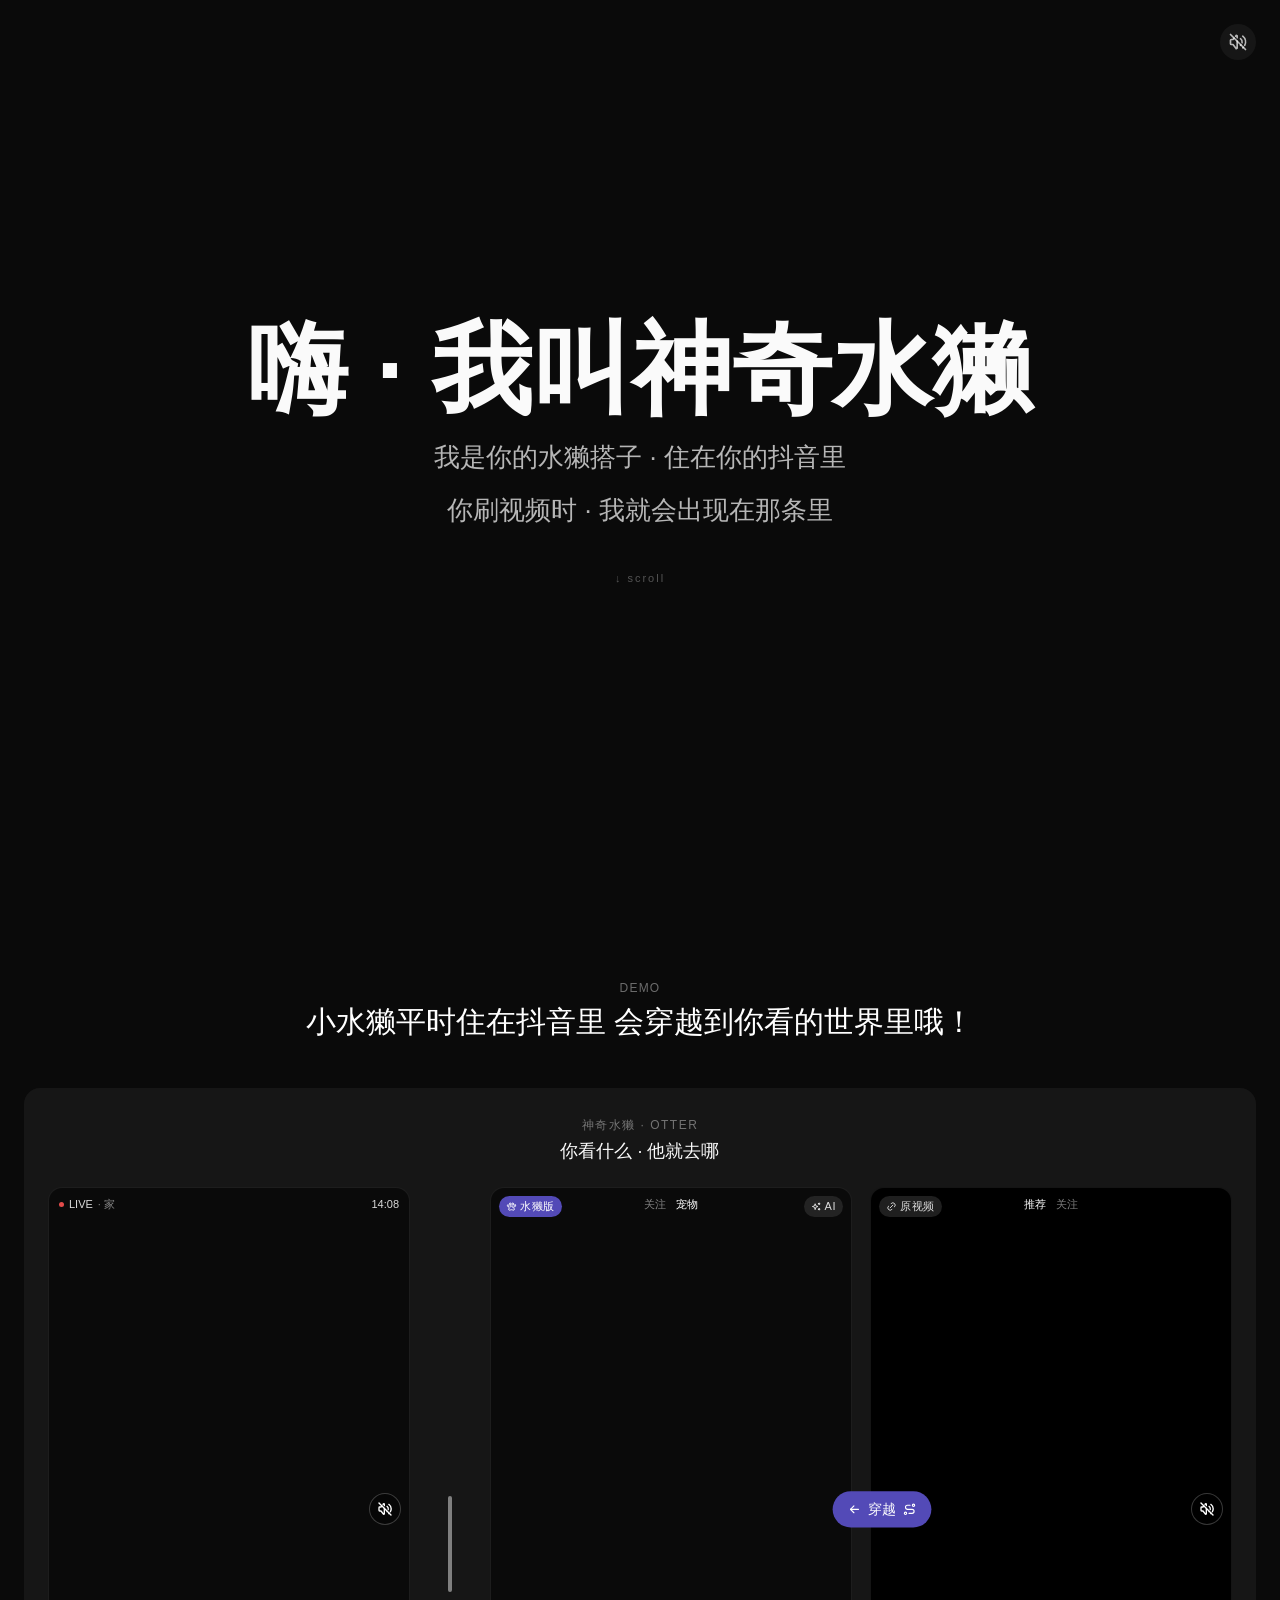
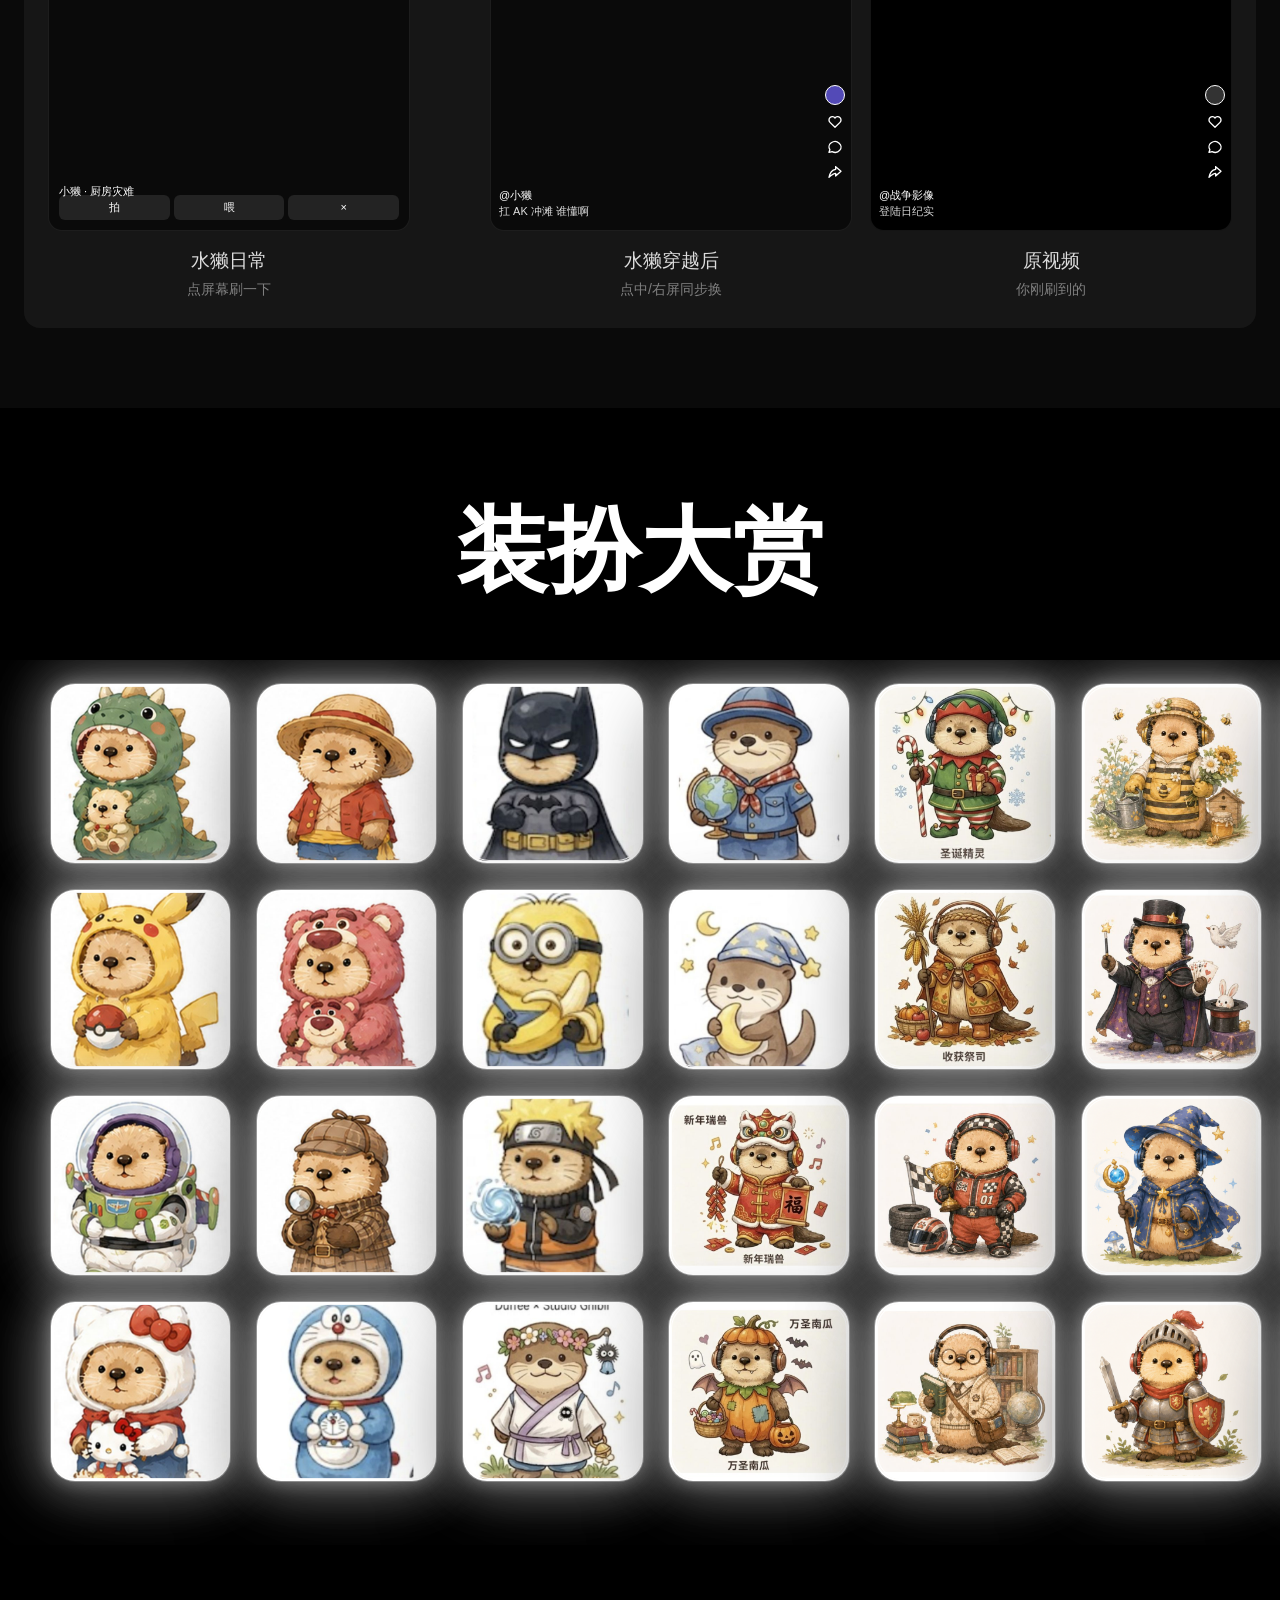
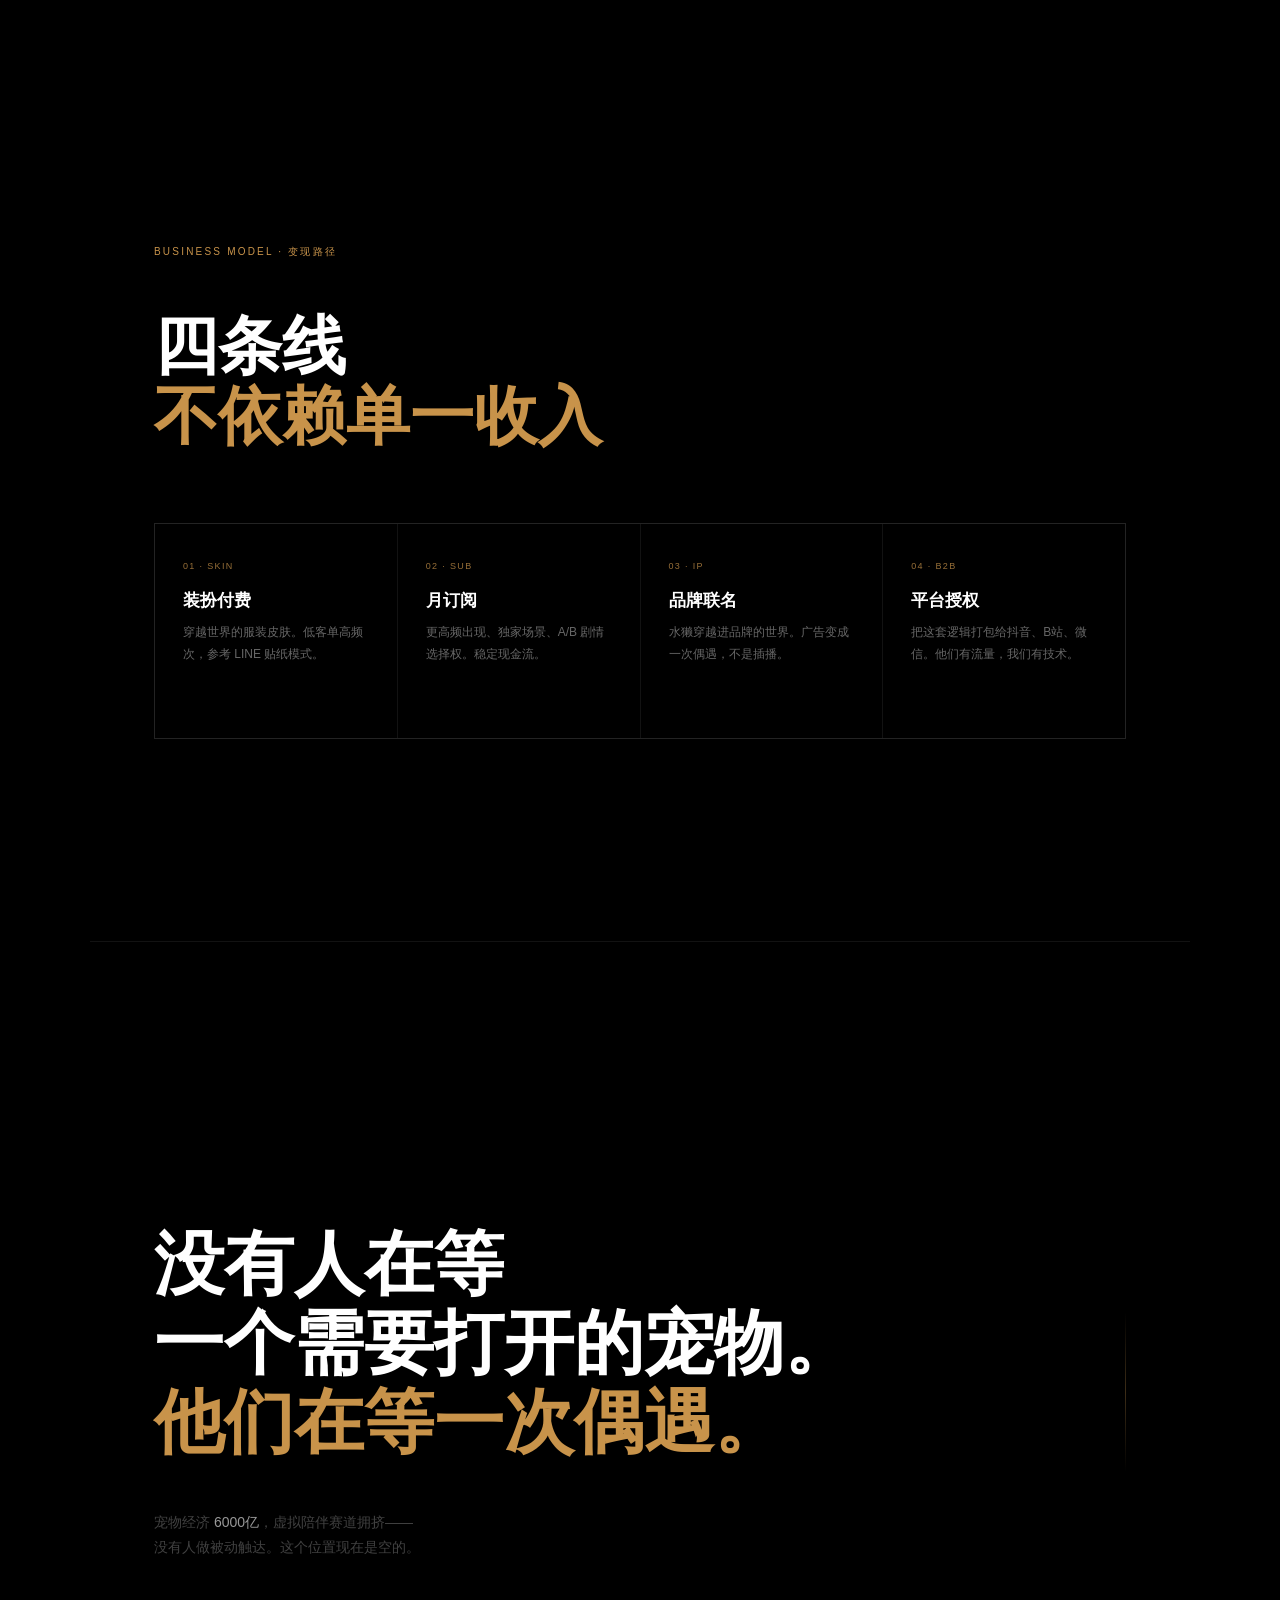
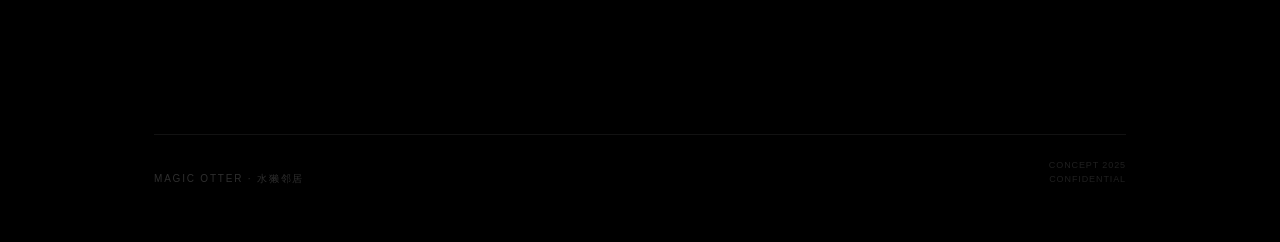
==== commit ccf5b291: "Restore otter site static build" ====
--- a/index.html
+++ b/index.html
@@ -1 +1 @@
-<!DOCTYPE html><html lang="zh-CN" class="__variable_8efd9b __variable_6d24ac"><head><meta charSet="utf-8"/><meta name="viewport" content="width=device-width, initial-scale=1"/><link rel="preload" as="image" href="/skins-1/1.1.jpg"/><link rel="preload" as="image" href="/skins-1/1.2.jpg"/><link rel="preload" as="image" href="/skins-1/1.3.jpg"/><link rel="preload" as="image" href="/skins-1/1.4.jpg"/><link rel="preload" as="image" href="/skins-1/1.5.jpg"/><link rel="preload" as="image" href="/skins-1/1.6.jpg"/><link rel="preload" as="image" href="/skins-1/1.7.jpg"/><link rel="preload" as="image" href="/skins-1/1.8.jpg"/><link rel="preload" as="image" href="/skins-1/1.9.jpg"/><link rel="preload" as="image" href="/skins-1/1.10.jpg"/><link rel="stylesheet" href="/_next/static/css/fac3d5cf31aa937e.css" data-precedence="next"/><link rel="stylesheet" href="/_next/static/css/313b126d9d984502.css" data-precedence="next"/><link rel="stylesheet" href="/_next/static/css/8fa05e95520eb36f.css" data-precedence="next"/><link rel="preload" as="script" fetchPriority="low" href="/_next/static/chunks/webpack-599e67327ec36ddb.js"/><script src="/_next/static/chunks/fd9d1056-9583fa19bc194043.js" async=""></script><script src="/_next/static/chunks/117-f5a8afea7d1afce4.js" async=""></script><script src="/_next/static/chunks/main-app-1e197b73e956303e.js" async=""></script><script src="/_next/static/chunks/c15bf2b0-7971b3d333b0cf68.js" async=""></script><script src="/_next/static/chunks/57-3a81f726cd0a8bbd.js" async=""></script><script src="/_next/static/chunks/app/page-4f39ca80e35d7d3b.js" async=""></script><link rel="preload" as="image" href="/skins-1/1.11.jpg"/><link rel="preload" as="image" href="/skins-1/1.12.jpg"/><link rel="preload" as="image" href="/skins-1/1.13.jpg"/><link rel="preload" as="image" href="/skins-1/1.14.jpg"/><link rel="preload" as="image" href="/skins/2.1.jpg"/><link rel="preload" as="image" href="/skins/2.2.jpg"/><link rel="preload" as="image" href="/skins/2.3.jpg"/><link rel="preload" as="image" href="/skins/2.4.jpg"/><link rel="preload" as="image" href="/skins/2.5.jpg"/><link rel="preload" as="image" href="/skins/2.6.jpg"/><link rel="preload" as="image" href="/skins/2.7.jpg"/><link rel="preload" as="image" href="/skins/2.8.jpg"/><link rel="preload" as="image" href="/skins-3/3.1.png"/><link rel="preload" as="image" href="/skins-3/3.2.png"/><link rel="preload" as="image" href="/skins-3/3.3.png"/><link rel="preload" as="image" href="/skins-3/3.4.png"/><link rel="preload" as="image" href="/skins-3/3.5.png"/><link rel="preload" as="image" href="/skins-3/3.6.png"/><link rel="preload" as="image" href="/skins-3/3.7.png"/><link rel="preload" as="image" href="/skins-3/3.8.png"/><link rel="preload" as="image" href="/skins-4/4.1.png"/><link rel="preload" as="image" href="/skins-4/4.2.png"/><link rel="preload" as="image" href="/skins-4/4.3.png"/><link rel="preload" as="image" href="/skins-4/4.4.png"/><link rel="preload" as="image" href="/skins-4/4.5.png"/><link rel="preload" as="image" href="/skins-4/4.6.png"/><link rel="preload" as="image" href="/skins-4/4.7.png"/><link rel="preload" as="image" href="/skins-4/4.8.png"/><meta name="theme-color" content="#0A0A0A"/><title>神奇水獭 · Otter</title><meta name="description" content="一只生活在抖音里的神奇水獭——你看什么,他就去哪。"/><script src="/_next/static/chunks/polyfills-42372ed130431b0a.js" noModule=""></script></head><body class="font-sans bg-bg-primary text-text-primary"><main><section class="hero relative h-screen overflow-hidden bg-bg-primary"><video class="absolute inset-0 w-full h-full object-cover" src="/hero.mp4" autoPlay="" muted="" playsInline="" preload="auto"></video><div class="text-layer absolute inset-0 flex flex-col items-center justify-center pointer-events-none px-6"><h1 class="slogan" aria-label="嗨 · 我叫神奇水獭"><span class="char inline-block" style="opacity:0;white-space:normal">嗨</span><span class="char inline-block" style="opacity:0;white-space:pre"> </span><span class="char inline-block" style="opacity:0;white-space:normal">·</span><span class="char inline-block" style="opacity:0;white-space:pre"> </span><span class="char inline-block" style="opacity:0;white-space:normal">我</span><span class="char inline-block" style="opacity:0;white-space:normal">叫</span><span class="char inline-block" style="opacity:0;white-space:normal">神</span><span class="char inline-block" style="opacity:0;white-space:normal">奇</span><span class="char inline-block" style="opacity:0;white-space:normal">水</span><span class="char inline-block" style="opacity:0;white-space:normal">獭</span></h1><p class="intro" style="opacity:0">我是你的水獭搭子 · 住在你的抖音里</p><p class="intro" style="opacity:0">你刷视频时 · 我就会出现在那条里</p><div class="scroll-hint" style="opacity:0">↓ scroll</div></div><button aria-label="播放声音" class="audio-toggle absolute top-6 right-6 z-10 grid place-items-center w-9 h-9 rounded-full bg-white/5 hover:bg-white/10 text-white/70 hover:text-white transition-colors"><svg xmlns="http://www.w3.org/2000/svg" width="20" height="20" viewBox="0 0 24 24" fill="none" stroke="currentColor" stroke-width="2" stroke-linecap="round" stroke-linejoin="round" class="tabler-icon tabler-icon-volume-off "><path d="M15 8a5 5 0 0 1 1.912 4.934m-1.377 2.602a5 5 0 0 1 -.535 .464"></path><path d="M17.7 5a9 9 0 0 1 2.362 11.086m-1.676 2.299a9 9 0 0 1 -.686 .615"></path><path d="M9.069 5.054l.431 -.554a.8 .8 0 0 1 1.5 .5v2m0 4v8a.8 .8 0 0 1 -1.5 .5l-3.5 -4.5h-2a1 1 0 0 1 -1 -1v-4a1 1 0 0 1 1 -1h2l1.294 -1.664"></path><path d="M3 3l18 18"></path></svg></button></section><section class="demo-section py-20 px-4 md:px-6 bg-[#0A0A0A]"><header class="text-center mb-12"><p class="text-xs tracking-widest text-white/40 mb-2">DEMO</p><h2 class="text-2xl md:text-3xl font-medium text-white">小水獭平时住在抖音里 会穿越到你看的世界里哦！</h2></header><div class="w-full max-w-[1440px] mx-auto"><div class="otter-stage"><header style="text-align:center;margin-bottom:22px"><p style="font-size:12px;color:rgba(255,255,255,0.4);letter-spacing:1.5px;margin:0 0 4px">神奇水獭 · OTTER</p><p style="font-size:18px;color:#fafafa;font-weight:500;margin:0">你看什么 · 他就去哪</p></header><div class="otter-grid"><div class="otter-group otter-group-daily"><div class="otter-col-daily"><div class="otter-phone"><video src="/daily/noodle.mp4" autoPlay="" muted="" playsInline="" preload="auto" style="position:absolute;inset:0;width:100%;height:100%;object-fit:cover"></video><button type="button" aria-label="开启日常声音" style="position:absolute;right:8px;top:50%;transform:translateY(-50%);z-index:6;display:grid;place-items:center;width:32px;height:32px;border-radius:50%;background:rgba(0,0,0,0.4);border:0.5px solid rgba(255,255,255,0.22);color:#fff;cursor:pointer;padding:0"><svg xmlns="http://www.w3.org/2000/svg" width="16" height="16" viewBox="0 0 24 24" fill="none" stroke="currentColor" stroke-width="2" stroke-linecap="round" stroke-linejoin="round" class="tabler-icon tabler-icon-volume-off "><path d="M15 8a5 5 0 0 1 1.912 4.934m-1.377 2.602a5 5 0 0 1 -.535 .464"></path><path d="M17.7 5a9 9 0 0 1 2.362 11.086m-1.676 2.299a9 9 0 0 1 -.686 .615"></path><path d="M9.069 5.054l.431 -.554a.8 .8 0 0 1 1.5 .5v2m0 4v8a.8 .8 0 0 1 -1.5 .5l-3.5 -4.5h-2a1 1 0 0 1 -1 -1v-4a1 1 0 0 1 1 -1h2l1.294 -1.664"></path><path d="M3 3l18 18"></path></svg></button><div style="position:absolute;top:8px;left:10px;right:10px;display:flex;justify-content:space-between;color:rgba(255,255,255,0.85);font-size:11px;font-family:var(--font-mono), monospace"><div style="display:flex;align-items:center;gap:5px"><span style="width:5px;height:5px;border-radius:50%;background:#E24B4A"></span><span>LIVE</span><span style="color:rgba(255,255,255,0.5)">· <!-- -->家</span></div><span>14:08</span></div><div style="position:absolute;left:10px;right:10px;bottom:30px;color:#fff;font-size:11px">小獭 · 厨房灾难</div><div style="position:absolute;left:10px;right:10px;bottom:10px;display:flex;gap:4px"><span style="flex:1;background:rgba(255,255,255,0.1);color:#fff;padding:4px;border-radius:6px;text-align:center;font-size:11px">拍</span><span style="flex:1;background:rgba(255,255,255,0.1);color:#fff;padding:4px;border-radius:6px;text-align:center;font-size:11px">喂</span><span style="flex:1;background:rgba(255,255,255,0.1);color:#fff;padding:4px;border-radius:6px;text-align:center;font-size:11px">×</span></div></div><p class="otter-cap">水獭日常</p><p class="otter-hint">点屏幕刷一下</p></div></div><div class="otter-divider" aria-hidden="true"></div><div class="otter-group otter-group-cross"><div class="otter-col-otter"><div style="position:relative"><div class="otter-phone"><video src="/crossover/normandy_otter.mp4" autoPlay="" muted="" loop="" playsInline="" preload="auto" style="position:absolute;inset:0;width:100%;height:100%;object-fit:cover"></video><div style="position:absolute;top:8px;left:0;right:0;display:flex;justify-content:center;gap:10px;color:rgba(255,255,255,0.5);font-size:11px"><span>关注</span><span style="color:#fff;font-weight:500">宠物</span></div><div style="position:absolute;display:inline-flex;align-items:center;gap:3px;padding:2px 7px;border-radius:99px;font-size:11px;letter-spacing:0.5px;top:8px;left:8px;background:#534AB7;color:#fff"><svg xmlns="http://www.w3.org/2000/svg" width="11" height="11" viewBox="0 0 24 24" fill="none" stroke="currentColor" stroke-width="2" stroke-linecap="round" stroke-linejoin="round" class="tabler-icon tabler-icon-paw "><path d="M14.7 13.5c-1.1 -2 -1.441 -2.5 -2.7 -2.5c-1.259 0 -1.736 .755 -2.836 2.747c-.942 1.703 -2.846 1.845 -3.321 3.291c-.097 .265 -.145 .677 -.143 .962c0 1.176 .787 2 1.8 2c1.259 0 3 -1 4.5 -1s3.241 1 4.5 1c1.013 0 1.8 -.823 1.8 -2c0 -.285 -.049 -.697 -.146 -.962c-.475 -1.451 -2.512 -1.835 -3.454 -3.538"></path><path d="M20.188 8.082a1.039 1.039 0 0 0 -.406 -.082h-.015c-.735 .012 -1.56 .75 -1.993 1.866c-.519 1.335 -.28 2.7 .538 3.052c.129 .055 .267 .082 .406 .082c.739 0 1.575 -.742 2.011 -1.866c.516 -1.335 .273 -2.7 -.54 -3.052l-.001 0"></path><path d="M9.474 9c.055 0 .109 0 .163 -.011c.944 -.128 1.533 -1.346 1.32 -2.722c-.203 -1.297 -1.047 -2.267 -1.932 -2.267c-.055 0 -.109 0 -.163 .011c-.944 .128 -1.533 1.346 -1.32 2.722c.204 1.293 1.048 2.267 1.933 2.267"></path><path d="M16.456 6.733c.214 -1.376 -.375 -2.594 -1.32 -2.722a1.164 1.164 0 0 0 -.162 -.011c-.885 0 -1.728 .97 -1.93 2.267c-.214 1.376 .375 2.594 1.32 2.722c.054 .007 .108 .011 .162 .011c.885 0 1.73 -.974 1.93 -2.267"></path><path d="M5.69 12.918c.816 -.352 1.054 -1.719 .536 -3.052c-.436 -1.124 -1.271 -1.866 -2.009 -1.866c-.14 0 -.277 .027 -.407 .082c-.816 .352 -1.054 1.719 -.536 3.052c.436 1.124 1.271 1.866 2.009 1.866c.14 0 .277 -.027 .407 -.082"></path></svg>水獭版</div><div style="position:absolute;display:inline-flex;align-items:center;gap:3px;padding:2px 7px;border-radius:99px;font-size:11px;letter-spacing:0.5px;top:8px;right:8px;background:rgba(255,255,255,0.1);color:rgba(255,255,255,0.85)"><svg xmlns="http://www.w3.org/2000/svg" width="11" height="11" viewBox="0 0 24 24" fill="none" stroke="currentColor" stroke-width="2" stroke-linecap="round" stroke-linejoin="round" class="tabler-icon tabler-icon-sparkles "><path d="M16 18a2 2 0 0 1 2 2a2 2 0 0 1 2 -2a2 2 0 0 1 -2 -2a2 2 0 0 1 -2 2m0 -12a2 2 0 0 1 2 2a2 2 0 0 1 2 -2a2 2 0 0 1 -2 -2a2 2 0 0 1 -2 2m-7 12a6 6 0 0 1 6 -6a6 6 0 0 1 -6 -6a6 6 0 0 1 -6 6a6 6 0 0 1 6 6"></path></svg>AI</div><div style="position:absolute;right:6px;bottom:50px;display:flex;flex-direction:column;align-items:center;gap:9px;color:#fff"><div style="width:20px;height:20px;border-radius:50%;background:#534AB7;border:1.5px solid #fff"></div><svg xmlns="http://www.w3.org/2000/svg" width="16" height="16" viewBox="0 0 24 24" fill="none" stroke="currentColor" stroke-width="2" stroke-linecap="round" stroke-linejoin="round" class="tabler-icon tabler-icon-heart "><path d="M19.5 12.572l-7.5 7.428l-7.5 -7.428a5 5 0 1 1 7.5 -6.566a5 5 0 1 1 7.5 6.572"></path></svg><svg xmlns="http://www.w3.org/2000/svg" width="16" height="16" viewBox="0 0 24 24" fill="none" stroke="currentColor" stroke-width="2" stroke-linecap="round" stroke-linejoin="round" class="tabler-icon tabler-icon-message-circle "><path d="M3 20l1.3 -3.9c-2.324 -3.437 -1.426 -7.872 2.1 -10.374c3.526 -2.501 8.59 -2.296 11.845 .48c3.255 2.777 3.695 7.266 1.029 10.501c-2.666 3.235 -7.615 4.215 -11.574 2.293l-4.7 1"></path></svg><svg xmlns="http://www.w3.org/2000/svg" width="16" height="16" viewBox="0 0 24 24" fill="none" stroke="currentColor" stroke-width="2" stroke-linecap="round" stroke-linejoin="round" class="tabler-icon tabler-icon-share-3 "><path d="M13 4v4c-6.575 1.028 -9.02 6.788 -10 12c-.037 .206 5.384 -5.962 10 -6v4l8 -7l-8 -7"></path></svg></div><div style="position:absolute;left:8px;right:34px;bottom:10px;color:#fff;font-size:11px"><p style="margin:0;font-weight:500">@小獭</p><p style="margin:0;color:rgba(255,255,255,0.88)">扛 AK 冲滩 谁懂啊</p></div></div><div class="cross-pill"><svg xmlns="http://www.w3.org/2000/svg" width="11" height="11" viewBox="0 0 24 24" fill="none" stroke="currentColor" stroke-width="2" stroke-linecap="round" stroke-linejoin="round" class="tabler-icon tabler-icon-arrow-left "><path d="M5 12l14 0"></path><path d="M5 12l6 6"></path><path d="M5 12l6 -6"></path></svg><span>穿越</span><svg xmlns="http://www.w3.org/2000/svg" width="11" height="11" viewBox="0 0 24 24" fill="none" stroke="currentColor" stroke-width="2" stroke-linecap="round" stroke-linejoin="round" class="tabler-icon tabler-icon-route "><path d="M3 19a2 2 0 1 0 4 0a2 2 0 0 0 -4 0"></path><path d="M19 7a2 2 0 1 0 0 -4a2 2 0 0 0 0 4"></path><path d="M11 19h5.5a3.5 3.5 0 0 0 0 -7h-8a3.5 3.5 0 0 1 0 -7h4.5"></path></svg></div></div><p class="otter-cap">水獭穿越后</p><p class="otter-hint">点中/右屏同步换</p></div><div class="otter-col-orig"><div class="otter-phone" style="background:#000"><video src="/crossover/normandy_orig.mp4" autoPlay="" muted="" loop="" playsInline="" preload="auto" style="position:absolute;inset:0;width:100%;height:100%;object-fit:cover"></video><button type="button" aria-label="开启原视频声音" style="position:absolute;right:8px;top:50%;transform:translateY(-50%);z-index:6;display:grid;place-items:center;width:32px;height:32px;border-radius:50%;background:rgba(0,0,0,0.4);border:0.5px solid rgba(255,255,255,0.22);color:#fff;cursor:pointer;padding:0"><svg xmlns="http://www.w3.org/2000/svg" width="16" height="16" viewBox="0 0 24 24" fill="none" stroke="currentColor" stroke-width="2" stroke-linecap="round" stroke-linejoin="round" class="tabler-icon tabler-icon-volume-off "><path d="M15 8a5 5 0 0 1 1.912 4.934m-1.377 2.602a5 5 0 0 1 -.535 .464"></path><path d="M17.7 5a9 9 0 0 1 2.362 11.086m-1.676 2.299a9 9 0 0 1 -.686 .615"></path><path d="M9.069 5.054l.431 -.554a.8 .8 0 0 1 1.5 .5v2m0 4v8a.8 .8 0 0 1 -1.5 .5l-3.5 -4.5h-2a1 1 0 0 1 -1 -1v-4a1 1 0 0 1 1 -1h2l1.294 -1.664"></path><path d="M3 3l18 18"></path></svg></button><div style="position:absolute;top:8px;left:0;right:0;display:flex;justify-content:center;gap:10px;color:rgba(255,255,255,0.5);font-size:11px"><span style="color:#fff;font-weight:500">推荐</span><span>关注</span></div><div style="position:absolute;display:inline-flex;align-items:center;gap:3px;padding:2px 7px;border-radius:99px;font-size:11px;letter-spacing:0.5px;top:8px;left:8px;background:rgba(255,255,255,0.12);color:rgba(255,255,255,0.85)"><svg xmlns="http://www.w3.org/2000/svg" width="11" height="11" viewBox="0 0 24 24" fill="none" stroke="currentColor" stroke-width="2" stroke-linecap="round" stroke-linejoin="round" class="tabler-icon tabler-icon-link "><path d="M9 15l6 -6"></path><path d="M11 6l.463 -.536a5 5 0 0 1 7.071 7.072l-.534 .464"></path><path d="M13 18l-.397 .534a5.068 5.068 0 0 1 -7.127 0a4.972 4.972 0 0 1 0 -7.071l.524 -.463"></path></svg>原视频</div><div style="position:absolute;right:6px;bottom:50px;display:flex;flex-direction:column;align-items:center;gap:9px;color:#fff"><div style="width:20px;height:20px;border-radius:50%;background:rgba(255,255,255,0.2);border:1.5px solid #fff"></div><svg xmlns="http://www.w3.org/2000/svg" width="16" height="16" viewBox="0 0 24 24" fill="none" stroke="currentColor" stroke-width="2" stroke-linecap="round" stroke-linejoin="round" class="tabler-icon tabler-icon-heart "><path d="M19.5 12.572l-7.5 7.428l-7.5 -7.428a5 5 0 1 1 7.5 -6.566a5 5 0 1 1 7.5 6.572"></path></svg><svg xmlns="http://www.w3.org/2000/svg" width="16" height="16" viewBox="0 0 24 24" fill="none" stroke="currentColor" stroke-width="2" stroke-linecap="round" stroke-linejoin="round" class="tabler-icon tabler-icon-message-circle "><path d="M3 20l1.3 -3.9c-2.324 -3.437 -1.426 -7.872 2.1 -10.374c3.526 -2.501 8.59 -2.296 11.845 .48c3.255 2.777 3.695 7.266 1.029 10.501c-2.666 3.235 -7.615 4.215 -11.574 2.293l-4.7 1"></path></svg><svg xmlns="http://www.w3.org/2000/svg" width="16" height="16" viewBox="0 0 24 24" fill="none" stroke="currentColor" stroke-width="2" stroke-linecap="round" stroke-linejoin="round" class="tabler-icon tabler-icon-share-3 "><path d="M13 4v4c-6.575 1.028 -9.02 6.788 -10 12c-.037 .206 5.384 -5.962 10 -6v4l8 -7l-8 -7"></path></svg></div><div style="position:absolute;left:8px;right:34px;bottom:10px;color:#fff;font-size:11px"><p style="margin:0;font-weight:500">@战争影像</p><p style="margin:0;color:rgba(255,255,255,0.85)">登陆日纪实</p></div></div><p class="otter-cap">原视频</p><p class="otter-hint">你刚刷到的</p></div></div></div></div></div></section><section class="bg-black py-16 md:py-24"><h2 class="mb-10 text-center font-serif text-5xl font-black leading-none text-white md:mb-16 md:text-[92px]">装扮大赏</h2><section class="skins-stage" aria-label="神奇水獭换装轮播"><div class="skins-track"><button class="skins-card" type="button" aria-pressed="false" aria-label="暂停并查看 Skin 01"><img src="/skins-1/1.1.jpg" alt="Skin 01"/></button><button class="skins-card" type="button" aria-pressed="false" aria-label="暂停并查看 Skin 02"><img src="/skins-1/1.2.jpg" alt="Skin 02"/></button><button class="skins-card" type="button" aria-pressed="false" aria-label="暂停并查看 Skin 03"><img src="/skins-1/1.3.jpg" alt="Skin 03"/></button><button class="skins-card" type="button" aria-pressed="false" aria-label="暂停并查看 Skin 04"><img src="/skins-1/1.4.jpg" alt="Skin 04"/></button><button class="skins-card" type="button" aria-pressed="false" aria-label="暂停并查看 Skin 05"><img src="/skins-1/1.5.jpg" alt="Skin 05"/></button><button class="skins-card" type="button" aria-pressed="false" aria-label="暂停并查看 Skin 06"><img src="/skins-1/1.6.jpg" alt="Skin 06"/></button><button class="skins-card" type="button" aria-pressed="false" aria-label="暂停并查看 Skin 07"><img src="/skins-1/1.7.jpg" alt="Skin 07"/></button><button class="skins-card" type="button" aria-pressed="false" aria-label="暂停并查看 Skin 08"><img src="/skins-1/1.8.jpg" alt="Skin 08"/></button><button class="skins-card" type="button" aria-pressed="false" aria-label="暂停并查看 Skin 09"><img src="/skins-1/1.9.jpg" alt="Skin 09"/></button><button class="skins-card" type="button" aria-pressed="false" aria-label="暂停并查看 Skin 10"><img src="/skins-1/1.10.jpg" alt="Skin 10"/></button><button class="skins-card" type="button" aria-pressed="false" aria-label="暂停并查看 Skin 11"><img src="/skins-1/1.11.jpg" alt="Skin 11"/></button><button class="skins-card" type="button" aria-pressed="false" aria-label="暂停并查看 Skin 12"><img src="/skins-1/1.12.jpg" alt="Skin 12"/></button><button class="skins-card" type="button" aria-pressed="false" aria-label="暂停并查看 Skin 13"><img src="/skins-1/1.13.jpg" alt="Skin 13"/></button><button class="skins-card" type="button" aria-pressed="false" aria-label="暂停并查看 Skin 14"><img src="/skins-1/1.14.jpg" alt="Skin 14"/></button><button class="skins-card" type="button" aria-pressed="false" aria-label="暂停并查看 Skin 01"><img src="/skins/2.1.jpg" alt="Skin 01"/></button><button class="skins-card" type="button" aria-pressed="false" aria-label="暂停并查看 Skin 02"><img src="/skins/2.2.jpg" alt="Skin 02"/></button><button class="skins-card" type="button" aria-pressed="false" aria-label="暂停并查看 Skin 03"><img src="/skins/2.3.jpg" alt="Skin 03"/></button><button class="skins-card" type="button" aria-pressed="false" aria-label="暂停并查看 Skin 04"><img src="/skins/2.4.jpg" alt="Skin 04"/></button><button class="skins-card" type="button" aria-pressed="false" aria-label="暂停并查看 Skin 05"><img src="/skins/2.5.jpg" alt="Skin 05"/></button><button class="skins-card" type="button" aria-pressed="false" aria-label="暂停并查看 Skin 06"><img src="/skins/2.6.jpg" alt="Skin 06"/></button><button class="skins-card" type="button" aria-pressed="false" aria-label="暂停并查看 Skin 07"><img src="/skins/2.7.jpg" alt="Skin 07"/></button><button class="skins-card" type="button" aria-pressed="false" aria-label="暂停并查看 Skin 08"><img src="/skins/2.8.jpg" alt="Skin 08"/></button><button class="skins-card" type="button" aria-pressed="false" aria-label="暂停并查看 Skin 01"><img src="/skins-3/3.1.png" alt="Skin 01"/></button><button class="skins-card" type="button" aria-pressed="false" aria-label="暂停并查看 Skin 02"><img src="/skins-3/3.2.png" alt="Skin 02"/></button><button class="skins-card" type="button" aria-pressed="false" aria-label="暂停并查看 Skin 03"><img src="/skins-3/3.3.png" alt="Skin 03"/></button><button class="skins-card" type="button" aria-pressed="false" aria-label="暂停并查看 Skin 04"><img src="/skins-3/3.4.png" alt="Skin 04"/></button><button class="skins-card" type="button" aria-pressed="false" aria-label="暂停并查看 Skin 05"><img src="/skins-3/3.5.png" alt="Skin 05"/></button><button class="skins-card" type="button" aria-pressed="false" aria-label="暂停并查看 Skin 06"><img src="/skins-3/3.6.png" alt="Skin 06"/></button><button class="skins-card" type="button" aria-pressed="false" aria-label="暂停并查看 Skin 07"><img src="/skins-3/3.7.png" alt="Skin 07"/></button><button class="skins-card" type="button" aria-pressed="false" aria-label="暂停并查看 Skin 08"><img src="/skins-3/3.8.png" alt="Skin 08"/></button><button class="skins-card" type="button" aria-pressed="false" aria-label="暂停并查看 Skin 01"><img src="/skins-4/4.1.png" alt="Skin 01"/></button><button class="skins-card" type="button" aria-pressed="false" aria-label="暂停并查看 Skin 02"><img src="/skins-4/4.2.png" alt="Skin 02"/></button><button class="skins-card" type="button" aria-pressed="false" aria-label="暂停并查看 Skin 03"><img src="/skins-4/4.3.png" alt="Skin 03"/></button><button class="skins-card" type="button" aria-pressed="false" aria-label="暂停并查看 Skin 04"><img src="/skins-4/4.4.png" alt="Skin 04"/></button><button class="skins-card" type="button" aria-pressed="false" aria-label="暂停并查看 Skin 05"><img src="/skins-4/4.5.png" alt="Skin 05"/></button><button class="skins-card" type="button" aria-pressed="false" aria-label="暂停并查看 Skin 06"><img src="/skins-4/4.6.png" alt="Skin 06"/></button><button class="skins-card" type="button" aria-pressed="false" aria-label="暂停并查看 Skin 07"><img src="/skins-4/4.7.png" alt="Skin 07"/></button><button class="skins-card" type="button" aria-pressed="false" aria-label="暂停并查看 Skin 08"><img src="/skins-4/4.8.png" alt="Skin 08"/></button><button class="skins-card" type="button" aria-pressed="false" aria-label="暂停并查看 Skin 01"><img src="/skins-1/1.1.jpg" alt="Skin 01"/></button><button class="skins-card" type="button" aria-pressed="false" aria-label="暂停并查看 Skin 02"><img src="/skins-1/1.2.jpg" alt="Skin 02"/></button><button class="skins-card" type="button" aria-pressed="false" aria-label="暂停并查看 Skin 01"><img src="/skins-1/1.1.jpg" alt="Skin 01"/></button><button class="skins-card" type="button" aria-pressed="false" aria-label="暂停并查看 Skin 02"><img src="/skins-1/1.2.jpg" alt="Skin 02"/></button><button class="skins-card" type="button" aria-pressed="false" aria-label="暂停并查看 Skin 03"><img src="/skins-1/1.3.jpg" alt="Skin 03"/></button><button class="skins-card" type="button" aria-pressed="false" aria-label="暂停并查看 Skin 04"><img src="/skins-1/1.4.jpg" alt="Skin 04"/></button><button class="skins-card" type="button" aria-pressed="false" aria-label="暂停并查看 Skin 05"><img src="/skins-1/1.5.jpg" alt="Skin 05"/></button><button class="skins-card" type="button" aria-pressed="false" aria-label="暂停并查看 Skin 06"><img src="/skins-1/1.6.jpg" alt="Skin 06"/></button><button class="skins-card" type="button" aria-pressed="false" aria-label="暂停并查看 Skin 07"><img src="/skins-1/1.7.jpg" alt="Skin 07"/></button><button class="skins-card" type="button" aria-pressed="false" aria-label="暂停并查看 Skin 08"><img src="/skins-1/1.8.jpg" alt="Skin 08"/></button><button class="skins-card" type="button" aria-pressed="false" aria-label="暂停并查看 Skin 09"><img src="/skins-1/1.9.jpg" alt="Skin 09"/></button><button class="skins-card" type="button" aria-pressed="false" aria-label="暂停并查看 Skin 10"><img src="/skins-1/1.10.jpg" alt="Skin 10"/></button><button class="skins-card" type="button" aria-pressed="false" aria-label="暂停并查看 Skin 11"><img src="/skins-1/1.11.jpg" alt="Skin 11"/></button><button class="skins-card" type="button" aria-pressed="false" aria-label="暂停并查看 Skin 12"><img src="/skins-1/1.12.jpg" alt="Skin 12"/></button><button class="skins-card" type="button" aria-pressed="false" aria-label="暂停并查看 Skin 13"><img src="/skins-1/1.13.jpg" alt="Skin 13"/></button><button class="skins-card" type="button" aria-pressed="false" aria-label="暂停并查看 Skin 14"><img src="/skins-1/1.14.jpg" alt="Skin 14"/></button><button class="skins-card" type="button" aria-pressed="false" aria-label="暂停并查看 Skin 01"><img src="/skins/2.1.jpg" alt="Skin 01"/></button><button class="skins-card" type="button" aria-pressed="false" aria-label="暂停并查看 Skin 02"><img src="/skins/2.2.jpg" alt="Skin 02"/></button><button class="skins-card" type="button" aria-pressed="false" aria-label="暂停并查看 Skin 03"><img src="/skins/2.3.jpg" alt="Skin 03"/></button><button class="skins-card" type="button" aria-pressed="false" aria-label="暂停并查看 Skin 04"><img src="/skins/2.4.jpg" alt="Skin 04"/></button><button class="skins-card" type="button" aria-pressed="false" aria-label="暂停并查看 Skin 05"><img src="/skins/2.5.jpg" alt="Skin 05"/></button><button class="skins-card" type="button" aria-pressed="false" aria-label="暂停并查看 Skin 06"><img src="/skins/2.6.jpg" alt="Skin 06"/></button><button class="skins-card" type="button" aria-pressed="false" aria-label="暂停并查看 Skin 07"><img src="/skins/2.7.jpg" alt="Skin 07"/></button><button class="skins-card" type="button" aria-pressed="false" aria-label="暂停并查看 Skin 08"><img src="/skins/2.8.jpg" alt="Skin 08"/></button><button class="skins-card" type="button" aria-pressed="false" aria-label="暂停并查看 Skin 01"><img src="/skins-3/3.1.png" alt="Skin 01"/></button><button class="skins-card" type="button" aria-pressed="false" aria-label="暂停并查看 Skin 02"><img src="/skins-3/3.2.png" alt="Skin 02"/></button><button class="skins-card" type="button" aria-pressed="false" aria-label="暂停并查看 Skin 03"><img src="/skins-3/3.3.png" alt="Skin 03"/></button><button class="skins-card" type="button" aria-pressed="false" aria-label="暂停并查看 Skin 04"><img src="/skins-3/3.4.png" alt="Skin 04"/></button><button class="skins-card" type="button" aria-pressed="false" aria-label="暂停并查看 Skin 05"><img src="/skins-3/3.5.png" alt="Skin 05"/></button><button class="skins-card" type="button" aria-pressed="false" aria-label="暂停并查看 Skin 06"><img src="/skins-3/3.6.png" alt="Skin 06"/></button><button class="skins-card" type="button" aria-pressed="false" aria-label="暂停并查看 Skin 07"><img src="/skins-3/3.7.png" alt="Skin 07"/></button><button class="skins-card" type="button" aria-pressed="false" aria-label="暂停并查看 Skin 08"><img src="/skins-3/3.8.png" alt="Skin 08"/></button><button class="skins-card" type="button" aria-pressed="false" aria-label="暂停并查看 Skin 01"><img src="/skins-4/4.1.png" alt="Skin 01"/></button><button class="skins-card" type="button" aria-pressed="false" aria-label="暂停并查看 Skin 02"><img src="/skins-4/4.2.png" alt="Skin 02"/></button><button class="skins-card" type="button" aria-pressed="false" aria-label="暂停并查看 Skin 03"><img src="/skins-4/4.3.png" alt="Skin 03"/></button><button class="skins-card" type="button" aria-pressed="false" aria-label="暂停并查看 Skin 04"><img src="/skins-4/4.4.png" alt="Skin 04"/></button><button class="skins-card" type="button" aria-pressed="false" aria-label="暂停并查看 Skin 05"><img src="/skins-4/4.5.png" alt="Skin 05"/></button><button class="skins-card" type="button" aria-pressed="false" aria-label="暂停并查看 Skin 06"><img src="/skins-4/4.6.png" alt="Skin 06"/></button><button class="skins-card" type="button" aria-pressed="false" aria-label="暂停并查看 Skin 07"><img src="/skins-4/4.7.png" alt="Skin 07"/></button><button class="skins-card" type="button" aria-pressed="false" aria-label="暂停并查看 Skin 08"><img src="/skins-4/4.8.png" alt="Skin 08"/></button><button class="skins-card" type="button" aria-pressed="false" aria-label="暂停并查看 Skin 01"><img src="/skins-1/1.1.jpg" alt="Skin 01"/></button><button class="skins-card" type="button" aria-pressed="false" aria-label="暂停并查看 Skin 02"><img src="/skins-1/1.2.jpg" alt="Skin 02"/></button><button class="skins-card" type="button" aria-pressed="false" aria-label="暂停并查看 Skin 01"><img src="/skins-1/1.1.jpg" alt="Skin 01"/></button><button class="skins-card" type="button" aria-pressed="false" aria-label="暂停并查看 Skin 02"><img src="/skins-1/1.2.jpg" alt="Skin 02"/></button><button class="skins-card" type="button" aria-pressed="false" aria-label="暂停并查看 Skin 03"><img src="/skins-1/1.3.jpg" alt="Skin 03"/></button><button class="skins-card" type="button" aria-pressed="false" aria-label="暂停并查看 Skin 04"><img src="/skins-1/1.4.jpg" alt="Skin 04"/></button><button class="skins-card" type="button" aria-pressed="false" aria-label="暂停并查看 Skin 05"><img src="/skins-1/1.5.jpg" alt="Skin 05"/></button><button class="skins-card" type="button" aria-pressed="false" aria-label="暂停并查看 Skin 06"><img src="/skins-1/1.6.jpg" alt="Skin 06"/></button><button class="skins-card" type="button" aria-pressed="false" aria-label="暂停并查看 Skin 07"><img src="/skins-1/1.7.jpg" alt="Skin 07"/></button><button class="skins-card" type="button" aria-pressed="false" aria-label="暂停并查看 Skin 08"><img src="/skins-1/1.8.jpg" alt="Skin 08"/></button><button class="skins-card" type="button" aria-pressed="false" aria-label="暂停并查看 Skin 09"><img src="/skins-1/1.9.jpg" alt="Skin 09"/></button><button class="skins-card" type="button" aria-pressed="false" aria-label="暂停并查看 Skin 10"><img src="/skins-1/1.10.jpg" alt="Skin 10"/></button><button class="skins-card" type="button" aria-pressed="false" aria-label="暂停并查看 Skin 11"><img src="/skins-1/1.11.jpg" alt="Skin 11"/></button><button class="skins-card" type="button" aria-pressed="false" aria-label="暂停并查看 Skin 12"><img src="/skins-1/1.12.jpg" alt="Skin 12"/></button><button class="skins-card" type="button" aria-pressed="false" aria-label="暂停并查看 Skin 13"><img src="/skins-1/1.13.jpg" alt="Skin 13"/></button><button class="skins-card" type="button" aria-pressed="false" aria-label="暂停并查看 Skin 14"><img src="/skins-1/1.14.jpg" alt="Skin 14"/></button><button class="skins-card" type="button" aria-pressed="false" aria-label="暂停并查看 Skin 01"><img src="/skins/2.1.jpg" alt="Skin 01"/></button><button class="skins-card" type="button" aria-pressed="false" aria-label="暂停并查看 Skin 02"><img src="/skins/2.2.jpg" alt="Skin 02"/></button><button class="skins-card" type="button" aria-pressed="false" aria-label="暂停并查看 Skin 03"><img src="/skins/2.3.jpg" alt="Skin 03"/></button><button class="skins-card" type="button" aria-pressed="false" aria-label="暂停并查看 Skin 04"><img src="/skins/2.4.jpg" alt="Skin 04"/></button><button class="skins-card" type="button" aria-pressed="false" aria-label="暂停并查看 Skin 05"><img src="/skins/2.5.jpg" alt="Skin 05"/></button><button class="skins-card" type="button" aria-pressed="false" aria-label="暂停并查看 Skin 06"><img src="/skins/2.6.jpg" alt="Skin 06"/></button><button class="skins-card" type="button" aria-pressed="false" aria-label="暂停并查看 Skin 07"><img src="/skins/2.7.jpg" alt="Skin 07"/></button><button class="skins-card" type="button" aria-pressed="false" aria-label="暂停并查看 Skin 08"><img src="/skins/2.8.jpg" alt="Skin 08"/></button><button class="skins-card" type="button" aria-pressed="false" aria-label="暂停并查看 Skin 01"><img src="/skins-3/3.1.png" alt="Skin 01"/></button><button class="skins-card" type="button" aria-pressed="false" aria-label="暂停并查看 Skin 02"><img src="/skins-3/3.2.png" alt="Skin 02"/></button><button class="skins-card" type="button" aria-pressed="false" aria-label="暂停并查看 Skin 03"><img src="/skins-3/3.3.png" alt="Skin 03"/></button><button class="skins-card" type="button" aria-pressed="false" aria-label="暂停并查看 Skin 04"><img src="/skins-3/3.4.png" alt="Skin 04"/></button><button class="skins-card" type="button" aria-pressed="false" aria-label="暂停并查看 Skin 05"><img src="/skins-3/3.5.png" alt="Skin 05"/></button><button class="skins-card" type="button" aria-pressed="false" aria-label="暂停并查看 Skin 06"><img src="/skins-3/3.6.png" alt="Skin 06"/></button><button class="skins-card" type="button" aria-pressed="false" aria-label="暂停并查看 Skin 07"><img src="/skins-3/3.7.png" alt="Skin 07"/></button><button class="skins-card" type="button" aria-pressed="false" aria-label="暂停并查看 Skin 08"><img src="/skins-3/3.8.png" alt="Skin 08"/></button><button class="skins-card" type="button" aria-pressed="false" aria-label="暂停并查看 Skin 01"><img src="/skins-4/4.1.png" alt="Skin 01"/></button><button class="skins-card" type="button" aria-pressed="false" aria-label="暂停并查看 Skin 02"><img src="/skins-4/4.2.png" alt="Skin 02"/></button><button class="skins-card" type="button" aria-pressed="false" aria-label="暂停并查看 Skin 03"><img src="/skins-4/4.3.png" alt="Skin 03"/></button><button class="skins-card" type="button" aria-pressed="false" aria-label="暂停并查看 Skin 04"><img src="/skins-4/4.4.png" alt="Skin 04"/></button><button class="skins-card" type="button" aria-pressed="false" aria-label="暂停并查看 Skin 05"><img src="/skins-4/4.5.png" alt="Skin 05"/></button><button class="skins-card" type="button" aria-pressed="false" aria-label="暂停并查看 Skin 06"><img src="/skins-4/4.6.png" alt="Skin 06"/></button><button class="skins-card" type="button" aria-pressed="false" aria-label="暂停并查看 Skin 07"><img src="/skins-4/4.7.png" alt="Skin 07"/></button><button class="skins-card" type="button" aria-pressed="false" aria-label="暂停并查看 Skin 08"><img src="/skins-4/4.8.png" alt="Skin 08"/></button><button class="skins-card" type="button" aria-pressed="false" aria-label="暂停并查看 Skin 01"><img src="/skins-1/1.1.jpg" alt="Skin 01"/></button><button class="skins-card" type="button" aria-pressed="false" aria-label="暂停并查看 Skin 02"><img src="/skins-1/1.2.jpg" alt="Skin 02"/></button></div></section></section><section class="CommercialSection_chapter__IrbXF" aria-label="商业化路径"><div class="CommercialSection_panel__H99W3"><div class="CommercialSection_eyebrow__gG7xd">BUSINESS MODEL · 变现路径</div><h2 class="CommercialSection_headline__A1C8u">四条线<br/><em>不依赖单一收入</em></h2><div class="CommercialSection_grid__cKfOj"><article class="CommercialSection_card__9yEKR CommercialSection_reveal__gLZpf CommercialSection_delay1__OiFDh"><div class="CommercialSection_tag__wSZqR">01 · SKIN</div><h3>装扮付费</h3><p>穿越世界的服装皮肤。低客单高频次，参考 LINE 贴纸模式。</p></article><article class="CommercialSection_card__9yEKR CommercialSection_reveal__gLZpf CommercialSection_delay2__bQZOe"><div class="CommercialSection_tag__wSZqR">02 · SUB</div><h3>月订阅</h3><p>更高频出现、独家场景、A/B 剧情选择权。稳定现金流。</p></article><article class="CommercialSection_card__9yEKR CommercialSection_reveal__gLZpf CommercialSection_delay3__5JJZi"><div class="CommercialSection_tag__wSZqR">03 · IP</div><h3>品牌联名</h3><p>水獭穿越进品牌的世界。广告变成一次偶遇，不是插播。</p></article><article class="CommercialSection_card__9yEKR CommercialSection_reveal__gLZpf CommercialSection_delay4__5hmni"><div class="CommercialSection_tag__wSZqR">04 · B2B</div><h3>平台授权</h3><p>把这套逻辑打包给抖音、B站、微信。他们有流量，我们有技术。</p></article></div></div><div class="CommercialSection_rule__i6tb0"></div><div class="CommercialSection_panel__H99W3 CommercialSection_panelClose__WBVvM"><div class="CommercialSection_vline__CZy_K"></div><div class="CommercialSection_closing__DlVss CommercialSection_reveal__gLZpf">没有人在等<br/>一个需要打开的宠物。<br/><em>他们在等一次偶遇。</em></div><p class="CommercialSection_sub__qFvbB CommercialSection_reveal__gLZpf CommercialSection_delay2__bQZOe">宠物经济 <strong>6000亿</strong>，虚拟陪伴赛道拥挤——<br/>没有人做被动触达。这个位置现在是空的。</p><footer class="CommercialSection_bottom__r88bA"><div>MAGIC OTTER · 水獭邻居</div><div>CONCEPT 2025<br/>CONFIDENTIAL</div></footer></div></section></main><script src="/_next/static/chunks/webpack-599e67327ec36ddb.js" async=""></script><script>(self.__next_f=self.__next_f||[]).push([0]);self.__next_f.push([2,null])</script><script>self.__next_f.push([1,"1:HL[\"/_next/static/css/fac3d5cf31aa937e.css\",\"style\"]\n2:HL[\"/_next/static/css/313b126d9d984502.css\",\"style\"]\n3:HL[\"/_next/static/css/8fa05e95520eb36f.css\",\"style\"]\n"])</script><script>self.__next_f.push([1,"4:I[2846,[],\"\"]\n6:I[9723,[\"922\",\"static/chunks/c15bf2b0-7971b3d333b0cf68.js\",\"57\",\"static/chunks/57-3a81f726cd0a8bbd.js\",\"931\",\"static/chunks/app/page-4f39ca80e35d7d3b.js\"],\"default\"]\n7:I[16,[\"922\",\"static/chunks/c15bf2b0-7971b3d333b0cf68.js\",\"57\",\"static/chunks/57-3a81f726cd0a8bbd.js\",\"931\",\"static/chunks/app/page-4f39ca80e35d7d3b.js\"],\"default\"]\n8:I[9897,[\"922\",\"static/chunks/c15bf2b0-7971b3d333b0cf68.js\",\"57\",\"static/chunks/57-3a81f726cd0a8bbd.js\",\"931\",\"static/chunks/app/page-4f39ca80e35d7d3b.js\"],\"default\"]\n9:I[3908,[\"922\",\"static/chunks/c15bf2b0-7971b3d333b0cf68.js\",\"57\",\"static/chunks/57-3a81f726cd0a8bbd.js\",\"931\",\"static/chunks/app/page-4f39ca80e35d7d3b.js\"],\"default\"]\na:I[5696,[\"922\",\"static/chunks/c15bf2b0-7971b3d333b0cf68.js\",\"57\",\"static/chunks/57-3a81f726cd0a8bbd.js\",\"931\",\"static/chunks/app/page-4f39ca80e35d7d3b.js\"],\"default\"]\nb:I[4707,[],\"\"]\nc:I[6423,[],\"\"]\ne:I[1060,[],\"\"]\nf:[]\n"])</script><script>self.__next_f.push([1,"0:[\"$\",\"$L4\",null,{\"buildId\":\"yXyOKfVamk6yLxbEwQAzj\",\"assetPrefix\":\"\",\"urlParts\":[\"\",\"\"],\"initialTree\":[\"\",{\"children\":[\"__PAGE__\",{}]},\"$undefined\",\"$undefined\",true],\"initialSeedData\":[\"\",{\"children\":[\"__PAGE__\",{},[[\"$L5\",[\"$\",\"main\",null,{\"children\":[[\"$\",\"$L6\",null,{}],[\"$\",\"$L7\",null,{}],[\"$\",\"section\",null,{\"className\":\"demo-section py-20 px-4 md:px-6 bg-[#0A0A0A]\",\"children\":[[\"$\",\"header\",null,{\"className\":\"text-center mb-12\",\"children\":[[\"$\",\"p\",null,{\"className\":\"text-xs tracking-widest text-white/40 mb-2\",\"children\":\"DEMO\"}],[\"$\",\"h2\",null,{\"className\":\"text-2xl md:text-3xl font-medium text-white\",\"children\":\"小水獭平时住在抖音里 会穿越到你看的世界里哦！\"}]]}],[\"$\",\"div\",null,{\"className\":\"w-full max-w-[1440px] mx-auto\",\"children\":[\"$\",\"$L8\",null,{}]}]]}],[\"$\",\"section\",null,{\"className\":\"bg-black py-16 md:py-24\",\"children\":[[\"$\",\"h2\",null,{\"className\":\"mb-10 text-center font-serif text-5xl font-black leading-none text-white md:mb-16 md:text-[92px]\",\"children\":\"装扮大赏\"}],[\"$\",\"$L9\",null,{}]]}],[\"$\",\"$La\",null,{}]]}],[[\"$\",\"link\",\"0\",{\"rel\":\"stylesheet\",\"href\":\"/_next/static/css/8fa05e95520eb36f.css\",\"precedence\":\"next\",\"crossOrigin\":\"$undefined\"}]]],null],null]},[[[[\"$\",\"link\",\"0\",{\"rel\":\"stylesheet\",\"href\":\"/_next/static/css/fac3d5cf31aa937e.css\",\"precedence\":\"next\",\"crossOrigin\":\"$undefined\"}],[\"$\",\"link\",\"1\",{\"rel\":\"stylesheet\",\"href\":\"/_next/static/css/313b126d9d984502.css\",\"precedence\":\"next\",\"crossOrigin\":\"$undefined\"}]],[\"$\",\"html\",null,{\"lang\":\"zh-CN\",\"className\":\"__variable_8efd9b __variable_6d24ac\",\"children\":[\"$\",\"body\",null,{\"className\":\"font-sans bg-bg-primary text-text-primary\",\"children\":[\"$\",\"$Lb\",null,{\"parallelRouterKey\":\"children\",\"segmentPath\":[\"children\"],\"error\":\"$undefined\",\"errorStyles\":\"$undefined\",\"errorScripts\":\"$undefined\",\"template\":[\"$\",\"$Lc\",null,{}],\"templateStyles\":\"$undefined\",\"templateScripts\":\"$undefined\",\"notFound\":[[\"$\",\"title\",null,{\"children\":\"404: This page could not be found.\"}],[\"$\",\"div\",null,{\"style\":{\"fontFamily\":\"system-ui,\\\"Segoe UI\\\",Roboto,Helvetica,Arial,sans-serif,\\\"Apple Color Emoji\\\",\\\"Segoe UI Emoji\\\"\",\"height\":\"100vh\",\"textAlign\":\"center\",\"display\":\"flex\",\"flexDirection\":\"column\",\"alignItems\":\"center\",\"justifyContent\":\"center\"},\"children\":[\"$\",\"div\",null,{\"children\":[[\"$\",\"style\",null,{\"dangerouslySetInnerHTML\":{\"__html\":\"body{color:#000;background:#fff;margin:0}.next-error-h1{border-right:1px solid rgba(0,0,0,.3)}@media (prefers-color-scheme:dark){body{color:#fff;background:#000}.next-error-h1{border-right:1px solid rgba(255,255,255,.3)}}\"}}],[\"$\",\"h1\",null,{\"className\":\"next-error-h1\",\"style\":{\"display\":\"inline-block\",\"margin\":\"0 20px 0 0\",\"padding\":\"0 23px 0 0\",\"fontSize\":24,\"fontWeight\":500,\"verticalAlign\":\"top\",\"lineHeight\":\"49px\"},\"children\":\"404\"}],[\"$\",\"div\",null,{\"style\":{\"display\":\"inline-block\"},\"children\":[\"$\",\"h2\",null,{\"style\":{\"fontSize\":14,\"fontWeight\":400,\"lineHeight\":\"49px\",\"margin\":0},\"children\":\"This page could not be found.\"}]}]]}]}]],\"notFoundStyles\":[]}]}]}]],null],null],\"couldBeIntercepted\":false,\"initialHead\":[null,\"$Ld\"],\"globalErrorComponent\":\"$e\",\"missingSlots\":\"$Wf\"}]\n"])</script><script>self.__next_f.push([1,"d:[[\"$\",\"meta\",\"0\",{\"name\":\"viewport\",\"content\":\"width=device-width, initial-scale=1\"}],[\"$\",\"meta\",\"1\",{\"name\":\"theme-color\",\"content\":\"#0A0A0A\"}],[\"$\",\"meta\",\"2\",{\"charSet\":\"utf-8\"}],[\"$\",\"title\",\"3\",{\"children\":\"神奇水獭 · Otter\"}],[\"$\",\"meta\",\"4\",{\"name\":\"description\",\"content\":\"一只生活在抖音里的神奇水獭——你看什么,他就去哪。\"}]]\n5:null\n"])</script></body></html>+<!DOCTYPE html><html lang="zh-CN"><head><meta charSet="utf-8"/><meta name="viewport" content="width=device-width, initial-scale=1"/><link rel="preload" as="image" href="/skins-1/1.1.jpg"/><link rel="preload" as="image" href="/skins-1/1.2.jpg"/><link rel="preload" as="image" href="/skins-1/1.3.jpg"/><link rel="preload" as="image" href="/skins-1/1.4.jpg"/><link rel="preload" as="image" href="/skins-1/1.5.jpg"/><link rel="preload" as="image" href="/skins-1/1.6.jpg"/><link rel="preload" as="image" href="/skins-1/1.7.jpg"/><link rel="preload" as="image" href="/skins-1/1.8.jpg"/><link rel="preload" as="image" href="/skins-1/1.9.jpg"/><link rel="preload" as="image" href="/skins-1/1.10.jpg"/><link rel="stylesheet" href="/_next/static/css/10c3b42fad8341af.css" data-precedence="next"/><link rel="stylesheet" href="/_next/static/css/8fa05e95520eb36f.css" data-precedence="next"/><link rel="preload" as="script" fetchPriority="low" href="/_next/static/chunks/webpack-c4b1d4ffadb92062.js"/><script src="/_next/static/chunks/fd9d1056-492374e25eee495c.js" async=""></script><script src="/_next/static/chunks/117-b94bffe53a843ac6.js" async=""></script><script src="/_next/static/chunks/main-app-1e197b73e956303e.js" async=""></script><script src="/_next/static/chunks/c15bf2b0-7971b3d333b0cf68.js" async=""></script><script src="/_next/static/chunks/57-78698b8066c2ad6c.js" async=""></script><script src="/_next/static/chunks/app/page-8bf1e95bbaf784f9.js" async=""></script><link rel="preload" as="image" href="/skins-1/1.11.jpg"/><link rel="preload" as="image" href="/skins-1/1.12.jpg"/><link rel="preload" as="image" href="/skins-1/1.13.jpg"/><link rel="preload" as="image" href="/skins-1/1.14.jpg"/><link rel="preload" as="image" href="/skins/2.1.jpg"/><link rel="preload" as="image" href="/skins/2.2.jpg"/><link rel="preload" as="image" href="/skins/2.3.jpg"/><link rel="preload" as="image" href="/skins/2.4.jpg"/><link rel="preload" as="image" href="/skins/2.5.jpg"/><link rel="preload" as="image" href="/skins/2.6.jpg"/><link rel="preload" as="image" href="/skins/2.7.jpg"/><link rel="preload" as="image" href="/skins/2.8.jpg"/><link rel="preload" as="image" href="/skins-3/3.1.png"/><link rel="preload" as="image" href="/skins-3/3.2.png"/><link rel="preload" as="image" href="/skins-3/3.3.png"/><link rel="preload" as="image" href="/skins-3/3.4.png"/><link rel="preload" as="image" href="/skins-3/3.5.png"/><link rel="preload" as="image" href="/skins-3/3.6.png"/><link rel="preload" as="image" href="/skins-3/3.7.png"/><link rel="preload" as="image" href="/skins-3/3.8.png"/><link rel="preload" as="image" href="/skins-4/4.1.png"/><link rel="preload" as="image" href="/skins-4/4.2.png"/><link rel="preload" as="image" href="/skins-4/4.3.png"/><link rel="preload" as="image" href="/skins-4/4.4.png"/><link rel="preload" as="image" href="/skins-4/4.5.png"/><link rel="preload" as="image" href="/skins-4/4.6.png"/><link rel="preload" as="image" href="/skins-4/4.7.png"/><link rel="preload" as="image" href="/skins-4/4.8.png"/><meta name="theme-color" content="#0A0A0A"/><title>神奇水獭 · Otter</title><meta name="description" content="一只生活在抖音里的神奇水獭——你看什么,他就去哪。"/><script src="/_next/static/chunks/polyfills-42372ed130431b0a.js" noModule=""></script></head><body class="font-sans bg-bg-primary text-text-primary"><main><section class="hero relative h-screen overflow-hidden bg-bg-primary"><video class="absolute inset-0 w-full h-full object-cover" src="/hero.mp4" autoPlay="" muted="" playsInline="" preload="auto"></video><div class="text-layer absolute inset-0 flex flex-col items-center justify-center pointer-events-none px-6"><h1 class="slogan" aria-label="嗨 · 我叫神奇水獭"><span class="char inline-block" style="opacity:0;white-space:normal">嗨</span><span class="char inline-block" style="opacity:0;white-space:pre"> </span><span class="char inline-block" style="opacity:0;white-space:normal">·</span><span class="char inline-block" style="opacity:0;white-space:pre"> </span><span class="char inline-block" style="opacity:0;white-space:normal">我</span><span class="char inline-block" style="opacity:0;white-space:normal">叫</span><span class="char inline-block" style="opacity:0;white-space:normal">神</span><span class="char inline-block" style="opacity:0;white-space:normal">奇</span><span class="char inline-block" style="opacity:0;white-space:normal">水</span><span class="char inline-block" style="opacity:0;white-space:normal">獭</span></h1><p class="intro" style="opacity:0">我是你的水獭搭子 · 住在你的抖音里</p><p class="intro" style="opacity:0">你刷视频时 · 我就会出现在那条里</p><div class="scroll-hint" style="opacity:0">↓ scroll</div></div><button aria-label="播放声音" class="audio-toggle absolute top-6 right-6 z-10 grid place-items-center w-9 h-9 rounded-full bg-white/5 hover:bg-white/10 text-white/70 hover:text-white transition-colors"><svg xmlns="http://www.w3.org/2000/svg" width="20" height="20" viewBox="0 0 24 24" fill="none" stroke="currentColor" stroke-width="2" stroke-linecap="round" stroke-linejoin="round" class="tabler-icon tabler-icon-volume-off "><path d="M15 8a5 5 0 0 1 1.912 4.934m-1.377 2.602a5 5 0 0 1 -.535 .464"></path><path d="M17.7 5a9 9 0 0 1 2.362 11.086m-1.676 2.299a9 9 0 0 1 -.686 .615"></path><path d="M9.069 5.054l.431 -.554a.8 .8 0 0 1 1.5 .5v2m0 4v8a.8 .8 0 0 1 -1.5 .5l-3.5 -4.5h-2a1 1 0 0 1 -1 -1v-4a1 1 0 0 1 1 -1h2l1.294 -1.664"></path><path d="M3 3l18 18"></path></svg></button></section><section class="demo-section py-20 px-4 md:px-6 bg-[#0A0A0A]"><header class="text-center mb-12"><p class="text-xs tracking-widest text-white/40 mb-2">DEMO</p><h2 class="text-2xl md:text-3xl font-medium text-white">小水獭平时住在抖音里 会穿越到你看的世界里哦！</h2></header><div class="w-full max-w-[1440px] mx-auto"><div class="otter-stage"><header style="text-align:center;margin-bottom:22px"><p style="font-size:12px;color:rgba(255,255,255,0.4);letter-spacing:1.5px;margin:0 0 4px">神奇水獭 · OTTER</p><p style="font-size:18px;color:#fafafa;font-weight:500;margin:0">你看什么 · 他就去哪</p></header><div class="otter-grid"><div class="otter-group otter-group-daily"><div class="otter-col-daily"><div class="otter-phone"><video src="/daily/noodle.mp4" autoPlay="" muted="" playsInline="" preload="auto" style="position:absolute;inset:0;width:100%;height:100%;object-fit:cover"></video><button type="button" aria-label="开启日常声音" style="position:absolute;right:8px;top:50%;transform:translateY(-50%);z-index:6;display:grid;place-items:center;width:32px;height:32px;border-radius:50%;background:rgba(0,0,0,0.4);border:0.5px solid rgba(255,255,255,0.22);color:#fff;cursor:pointer;padding:0"><svg xmlns="http://www.w3.org/2000/svg" width="16" height="16" viewBox="0 0 24 24" fill="none" stroke="currentColor" stroke-width="2" stroke-linecap="round" stroke-linejoin="round" class="tabler-icon tabler-icon-volume-off "><path d="M15 8a5 5 0 0 1 1.912 4.934m-1.377 2.602a5 5 0 0 1 -.535 .464"></path><path d="M17.7 5a9 9 0 0 1 2.362 11.086m-1.676 2.299a9 9 0 0 1 -.686 .615"></path><path d="M9.069 5.054l.431 -.554a.8 .8 0 0 1 1.5 .5v2m0 4v8a.8 .8 0 0 1 -1.5 .5l-3.5 -4.5h-2a1 1 0 0 1 -1 -1v-4a1 1 0 0 1 1 -1h2l1.294 -1.664"></path><path d="M3 3l18 18"></path></svg></button><div style="position:absolute;top:8px;left:10px;right:10px;display:flex;justify-content:space-between;color:rgba(255,255,255,0.85);font-size:11px;font-family:var(--font-mono), monospace"><div style="display:flex;align-items:center;gap:5px"><span style="width:5px;height:5px;border-radius:50%;background:#E24B4A"></span><span>LIVE</span><span style="color:rgba(255,255,255,0.5)">· <!-- -->家</span></div><span>14:08</span></div><div style="position:absolute;left:10px;right:10px;bottom:30px;color:#fff;font-size:11px">小獭 · 厨房灾难</div><div style="position:absolute;left:10px;right:10px;bottom:10px;display:flex;gap:4px"><span style="flex:1;background:rgba(255,255,255,0.1);color:#fff;padding:4px;border-radius:6px;text-align:center;font-size:11px">拍</span><span style="flex:1;background:rgba(255,255,255,0.1);color:#fff;padding:4px;border-radius:6px;text-align:center;font-size:11px">喂</span><span style="flex:1;background:rgba(255,255,255,0.1);color:#fff;padding:4px;border-radius:6px;text-align:center;font-size:11px">×</span></div></div><p class="otter-cap">水獭日常</p><p class="otter-hint">点屏幕刷一下</p></div></div><div class="otter-divider" aria-hidden="true"></div><div class="otter-group otter-group-cross"><div class="otter-col-otter"><div style="position:relative"><div class="otter-phone"><video src="/crossover/normandy_otter.mp4" autoPlay="" muted="" loop="" playsInline="" preload="auto" style="position:absolute;inset:0;width:100%;height:100%;object-fit:cover"></video><div style="position:absolute;top:8px;left:0;right:0;display:flex;justify-content:center;gap:10px;color:rgba(255,255,255,0.5);font-size:11px"><span>关注</span><span style="color:#fff;font-weight:500">宠物</span></div><div style="position:absolute;display:inline-flex;align-items:center;gap:3px;padding:2px 7px;border-radius:99px;font-size:11px;letter-spacing:0.5px;top:8px;left:8px;background:#534AB7;color:#fff"><svg xmlns="http://www.w3.org/2000/svg" width="11" height="11" viewBox="0 0 24 24" fill="none" stroke="currentColor" stroke-width="2" stroke-linecap="round" stroke-linejoin="round" class="tabler-icon tabler-icon-paw "><path d="M14.7 13.5c-1.1 -2 -1.441 -2.5 -2.7 -2.5c-1.259 0 -1.736 .755 -2.836 2.747c-.942 1.703 -2.846 1.845 -3.321 3.291c-.097 .265 -.145 .677 -.143 .962c0 1.176 .787 2 1.8 2c1.259 0 3 -1 4.5 -1s3.241 1 4.5 1c1.013 0 1.8 -.823 1.8 -2c0 -.285 -.049 -.697 -.146 -.962c-.475 -1.451 -2.512 -1.835 -3.454 -3.538"></path><path d="M20.188 8.082a1.039 1.039 0 0 0 -.406 -.082h-.015c-.735 .012 -1.56 .75 -1.993 1.866c-.519 1.335 -.28 2.7 .538 3.052c.129 .055 .267 .082 .406 .082c.739 0 1.575 -.742 2.011 -1.866c.516 -1.335 .273 -2.7 -.54 -3.052l-.001 0"></path><path d="M9.474 9c.055 0 .109 0 .163 -.011c.944 -.128 1.533 -1.346 1.32 -2.722c-.203 -1.297 -1.047 -2.267 -1.932 -2.267c-.055 0 -.109 0 -.163 .011c-.944 .128 -1.533 1.346 -1.32 2.722c.204 1.293 1.048 2.267 1.933 2.267"></path><path d="M16.456 6.733c.214 -1.376 -.375 -2.594 -1.32 -2.722a1.164 1.164 0 0 0 -.162 -.011c-.885 0 -1.728 .97 -1.93 2.267c-.214 1.376 .375 2.594 1.32 2.722c.054 .007 .108 .011 .162 .011c.885 0 1.73 -.974 1.93 -2.267"></path><path d="M5.69 12.918c.816 -.352 1.054 -1.719 .536 -3.052c-.436 -1.124 -1.271 -1.866 -2.009 -1.866c-.14 0 -.277 .027 -.407 .082c-.816 .352 -1.054 1.719 -.536 3.052c.436 1.124 1.271 1.866 2.009 1.866c.14 0 .277 -.027 .407 -.082"></path></svg>水獭版</div><div style="position:absolute;display:inline-flex;align-items:center;gap:3px;padding:2px 7px;border-radius:99px;font-size:11px;letter-spacing:0.5px;top:8px;right:8px;background:rgba(255,255,255,0.1);color:rgba(255,255,255,0.85)"><svg xmlns="http://www.w3.org/2000/svg" width="11" height="11" viewBox="0 0 24 24" fill="none" stroke="currentColor" stroke-width="2" stroke-linecap="round" stroke-linejoin="round" class="tabler-icon tabler-icon-sparkles "><path d="M16 18a2 2 0 0 1 2 2a2 2 0 0 1 2 -2a2 2 0 0 1 -2 -2a2 2 0 0 1 -2 2m0 -12a2 2 0 0 1 2 2a2 2 0 0 1 2 -2a2 2 0 0 1 -2 -2a2 2 0 0 1 -2 2m-7 12a6 6 0 0 1 6 -6a6 6 0 0 1 -6 -6a6 6 0 0 1 -6 6a6 6 0 0 1 6 6"></path></svg>AI</div><div style="position:absolute;right:6px;bottom:50px;display:flex;flex-direction:column;align-items:center;gap:9px;color:#fff"><div style="width:20px;height:20px;border-radius:50%;background:#534AB7;border:1.5px solid #fff"></div><svg xmlns="http://www.w3.org/2000/svg" width="16" height="16" viewBox="0 0 24 24" fill="none" stroke="currentColor" stroke-width="2" stroke-linecap="round" stroke-linejoin="round" class="tabler-icon tabler-icon-heart "><path d="M19.5 12.572l-7.5 7.428l-7.5 -7.428a5 5 0 1 1 7.5 -6.566a5 5 0 1 1 7.5 6.572"></path></svg><svg xmlns="http://www.w3.org/2000/svg" width="16" height="16" viewBox="0 0 24 24" fill="none" stroke="currentColor" stroke-width="2" stroke-linecap="round" stroke-linejoin="round" class="tabler-icon tabler-icon-message-circle "><path d="M3 20l1.3 -3.9c-2.324 -3.437 -1.426 -7.872 2.1 -10.374c3.526 -2.501 8.59 -2.296 11.845 .48c3.255 2.777 3.695 7.266 1.029 10.501c-2.666 3.235 -7.615 4.215 -11.574 2.293l-4.7 1"></path></svg><svg xmlns="http://www.w3.org/2000/svg" width="16" height="16" viewBox="0 0 24 24" fill="none" stroke="currentColor" stroke-width="2" stroke-linecap="round" stroke-linejoin="round" class="tabler-icon tabler-icon-share-3 "><path d="M13 4v4c-6.575 1.028 -9.02 6.788 -10 12c-.037 .206 5.384 -5.962 10 -6v4l8 -7l-8 -7"></path></svg></div><div style="position:absolute;left:8px;right:34px;bottom:10px;color:#fff;font-size:11px"><p style="margin:0;font-weight:500">@小獭</p><p style="margin:0;color:rgba(255,255,255,0.88)">扛 AK 冲滩 谁懂啊</p></div></div><div class="cross-pill"><svg xmlns="http://www.w3.org/2000/svg" width="11" height="11" viewBox="0 0 24 24" fill="none" stroke="currentColor" stroke-width="2" stroke-linecap="round" stroke-linejoin="round" class="tabler-icon tabler-icon-arrow-left "><path d="M5 12l14 0"></path><path d="M5 12l6 6"></path><path d="M5 12l6 -6"></path></svg><span>穿越</span><svg xmlns="http://www.w3.org/2000/svg" width="11" height="11" viewBox="0 0 24 24" fill="none" stroke="currentColor" stroke-width="2" stroke-linecap="round" stroke-linejoin="round" class="tabler-icon tabler-icon-route "><path d="M3 19a2 2 0 1 0 4 0a2 2 0 0 0 -4 0"></path><path d="M19 7a2 2 0 1 0 0 -4a2 2 0 0 0 0 4"></path><path d="M11 19h5.5a3.5 3.5 0 0 0 0 -7h-8a3.5 3.5 0 0 1 0 -7h4.5"></path></svg></div></div><p class="otter-cap">水獭穿越后</p><p class="otter-hint">点中/右屏同步换</p></div><div class="otter-col-orig"><div class="otter-phone" style="background:#000"><video src="/crossover/normandy_orig.mp4" autoPlay="" muted="" loop="" playsInline="" preload="auto" style="position:absolute;inset:0;width:100%;height:100%;object-fit:cover"></video><button type="button" aria-label="开启原视频声音" style="position:absolute;right:8px;top:50%;transform:translateY(-50%);z-index:6;display:grid;place-items:center;width:32px;height:32px;border-radius:50%;background:rgba(0,0,0,0.4);border:0.5px solid rgba(255,255,255,0.22);color:#fff;cursor:pointer;padding:0"><svg xmlns="http://www.w3.org/2000/svg" width="16" height="16" viewBox="0 0 24 24" fill="none" stroke="currentColor" stroke-width="2" stroke-linecap="round" stroke-linejoin="round" class="tabler-icon tabler-icon-volume-off "><path d="M15 8a5 5 0 0 1 1.912 4.934m-1.377 2.602a5 5 0 0 1 -.535 .464"></path><path d="M17.7 5a9 9 0 0 1 2.362 11.086m-1.676 2.299a9 9 0 0 1 -.686 .615"></path><path d="M9.069 5.054l.431 -.554a.8 .8 0 0 1 1.5 .5v2m0 4v8a.8 .8 0 0 1 -1.5 .5l-3.5 -4.5h-2a1 1 0 0 1 -1 -1v-4a1 1 0 0 1 1 -1h2l1.294 -1.664"></path><path d="M3 3l18 18"></path></svg></button><div style="position:absolute;top:8px;left:0;right:0;display:flex;justify-content:center;gap:10px;color:rgba(255,255,255,0.5);font-size:11px"><span style="color:#fff;font-weight:500">推荐</span><span>关注</span></div><div style="position:absolute;display:inline-flex;align-items:center;gap:3px;padding:2px 7px;border-radius:99px;font-size:11px;letter-spacing:0.5px;top:8px;left:8px;background:rgba(255,255,255,0.12);color:rgba(255,255,255,0.85)"><svg xmlns="http://www.w3.org/2000/svg" width="11" height="11" viewBox="0 0 24 24" fill="none" stroke="currentColor" stroke-width="2" stroke-linecap="round" stroke-linejoin="round" class="tabler-icon tabler-icon-link "><path d="M9 15l6 -6"></path><path d="M11 6l.463 -.536a5 5 0 0 1 7.071 7.072l-.534 .464"></path><path d="M13 18l-.397 .534a5.068 5.068 0 0 1 -7.127 0a4.972 4.972 0 0 1 0 -7.071l.524 -.463"></path></svg>原视频</div><div style="position:absolute;right:6px;bottom:50px;display:flex;flex-direction:column;align-items:center;gap:9px;color:#fff"><div style="width:20px;height:20px;border-radius:50%;background:rgba(255,255,255,0.2);border:1.5px solid #fff"></div><svg xmlns="http://www.w3.org/2000/svg" width="16" height="16" viewBox="0 0 24 24" fill="none" stroke="currentColor" stroke-width="2" stroke-linecap="round" stroke-linejoin="round" class="tabler-icon tabler-icon-heart "><path d="M19.5 12.572l-7.5 7.428l-7.5 -7.428a5 5 0 1 1 7.5 -6.566a5 5 0 1 1 7.5 6.572"></path></svg><svg xmlns="http://www.w3.org/2000/svg" width="16" height="16" viewBox="0 0 24 24" fill="none" stroke="currentColor" stroke-width="2" stroke-linecap="round" stroke-linejoin="round" class="tabler-icon tabler-icon-message-circle "><path d="M3 20l1.3 -3.9c-2.324 -3.437 -1.426 -7.872 2.1 -10.374c3.526 -2.501 8.59 -2.296 11.845 .48c3.255 2.777 3.695 7.266 1.029 10.501c-2.666 3.235 -7.615 4.215 -11.574 2.293l-4.7 1"></path></svg><svg xmlns="http://www.w3.org/2000/svg" width="16" height="16" viewBox="0 0 24 24" fill="none" stroke="currentColor" stroke-width="2" stroke-linecap="round" stroke-linejoin="round" class="tabler-icon tabler-icon-share-3 "><path d="M13 4v4c-6.575 1.028 -9.02 6.788 -10 12c-.037 .206 5.384 -5.962 10 -6v4l8 -7l-8 -7"></path></svg></div><div style="position:absolute;left:8px;right:34px;bottom:10px;color:#fff;font-size:11px"><p style="margin:0;font-weight:500">@战争影像</p><p style="margin:0;color:rgba(255,255,255,0.85)">登陆日纪实</p></div></div><p class="otter-cap">原视频</p><p class="otter-hint">你刚刷到的</p></div></div></div></div></div></section><section class="bg-black py-16 md:py-24"><h2 class="mb-10 text-center font-serif text-5xl font-black leading-none text-white md:mb-16 md:text-[92px]">装扮大赏</h2><section class="skins-stage" aria-label="神奇水獭换装轮播"><div class="skins-track"><button class="skins-card" type="button" aria-pressed="false" aria-label="暂停并查看 Skin 01"><img src="/skins-1/1.1.jpg" alt="Skin 01"/></button><button class="skins-card" type="button" aria-pressed="false" aria-label="暂停并查看 Skin 02"><img src="/skins-1/1.2.jpg" alt="Skin 02"/></button><button class="skins-card" type="button" aria-pressed="false" aria-label="暂停并查看 Skin 03"><img src="/skins-1/1.3.jpg" alt="Skin 03"/></button><button class="skins-card" type="button" aria-pressed="false" aria-label="暂停并查看 Skin 04"><img src="/skins-1/1.4.jpg" alt="Skin 04"/></button><button class="skins-card" type="button" aria-pressed="false" aria-label="暂停并查看 Skin 05"><img src="/skins-1/1.5.jpg" alt="Skin 05"/></button><button class="skins-card" type="button" aria-pressed="false" aria-label="暂停并查看 Skin 06"><img src="/skins-1/1.6.jpg" alt="Skin 06"/></button><button class="skins-card" type="button" aria-pressed="false" aria-label="暂停并查看 Skin 07"><img src="/skins-1/1.7.jpg" alt="Skin 07"/></button><button class="skins-card" type="button" aria-pressed="false" aria-label="暂停并查看 Skin 08"><img src="/skins-1/1.8.jpg" alt="Skin 08"/></button><button class="skins-card" type="button" aria-pressed="false" aria-label="暂停并查看 Skin 09"><img src="/skins-1/1.9.jpg" alt="Skin 09"/></button><button class="skins-card" type="button" aria-pressed="false" aria-label="暂停并查看 Skin 10"><img src="/skins-1/1.10.jpg" alt="Skin 10"/></button><button class="skins-card" type="button" aria-pressed="false" aria-label="暂停并查看 Skin 11"><img src="/skins-1/1.11.jpg" alt="Skin 11"/></button><button class="skins-card" type="button" aria-pressed="false" aria-label="暂停并查看 Skin 12"><img src="/skins-1/1.12.jpg" alt="Skin 12"/></button><button class="skins-card" type="button" aria-pressed="false" aria-label="暂停并查看 Skin 13"><img src="/skins-1/1.13.jpg" alt="Skin 13"/></button><button class="skins-card" type="button" aria-pressed="false" aria-label="暂停并查看 Skin 14"><img src="/skins-1/1.14.jpg" alt="Skin 14"/></button><button class="skins-card" type="button" aria-pressed="false" aria-label="暂停并查看 Skin 01"><img src="/skins/2.1.jpg" alt="Skin 01"/></button><button class="skins-card" type="button" aria-pressed="false" aria-label="暂停并查看 Skin 02"><img src="/skins/2.2.jpg" alt="Skin 02"/></button><button class="skins-card" type="button" aria-pressed="false" aria-label="暂停并查看 Skin 03"><img src="/skins/2.3.jpg" alt="Skin 03"/></button><button class="skins-card" type="button" aria-pressed="false" aria-label="暂停并查看 Skin 04"><img src="/skins/2.4.jpg" alt="Skin 04"/></button><button class="skins-card" type="button" aria-pressed="false" aria-label="暂停并查看 Skin 05"><img src="/skins/2.5.jpg" alt="Skin 05"/></button><button class="skins-card" type="button" aria-pressed="false" aria-label="暂停并查看 Skin 06"><img src="/skins/2.6.jpg" alt="Skin 06"/></button><button class="skins-card" type="button" aria-pressed="false" aria-label="暂停并查看 Skin 07"><img src="/skins/2.7.jpg" alt="Skin 07"/></button><button class="skins-card" type="button" aria-pressed="false" aria-label="暂停并查看 Skin 08"><img src="/skins/2.8.jpg" alt="Skin 08"/></button><button class="skins-card" type="button" aria-pressed="false" aria-label="暂停并查看 Skin 01"><img src="/skins-3/3.1.png" alt="Skin 01"/></button><button class="skins-card" type="button" aria-pressed="false" aria-label="暂停并查看 Skin 02"><img src="/skins-3/3.2.png" alt="Skin 02"/></button><button class="skins-card" type="button" aria-pressed="false" aria-label="暂停并查看 Skin 03"><img src="/skins-3/3.3.png" alt="Skin 03"/></button><button class="skins-card" type="button" aria-pressed="false" aria-label="暂停并查看 Skin 04"><img src="/skins-3/3.4.png" alt="Skin 04"/></button><button class="skins-card" type="button" aria-pressed="false" aria-label="暂停并查看 Skin 05"><img src="/skins-3/3.5.png" alt="Skin 05"/></button><button class="skins-card" type="button" aria-pressed="false" aria-label="暂停并查看 Skin 06"><img src="/skins-3/3.6.png" alt="Skin 06"/></button><button class="skins-card" type="button" aria-pressed="false" aria-label="暂停并查看 Skin 07"><img src="/skins-3/3.7.png" alt="Skin 07"/></button><button class="skins-card" type="button" aria-pressed="false" aria-label="暂停并查看 Skin 08"><img src="/skins-3/3.8.png" alt="Skin 08"/></button><button class="skins-card" type="button" aria-pressed="false" aria-label="暂停并查看 Skin 01"><img src="/skins-4/4.1.png" alt="Skin 01"/></button><button class="skins-card" type="button" aria-pressed="false" aria-label="暂停并查看 Skin 02"><img src="/skins-4/4.2.png" alt="Skin 02"/></button><button class="skins-card" type="button" aria-pressed="false" aria-label="暂停并查看 Skin 03"><img src="/skins-4/4.3.png" alt="Skin 03"/></button><button class="skins-card" type="button" aria-pressed="false" aria-label="暂停并查看 Skin 04"><img src="/skins-4/4.4.png" alt="Skin 04"/></button><button class="skins-card" type="button" aria-pressed="false" aria-label="暂停并查看 Skin 05"><img src="/skins-4/4.5.png" alt="Skin 05"/></button><button class="skins-card" type="button" aria-pressed="false" aria-label="暂停并查看 Skin 06"><img src="/skins-4/4.6.png" alt="Skin 06"/></button><button class="skins-card" type="button" aria-pressed="false" aria-label="暂停并查看 Skin 07"><img src="/skins-4/4.7.png" alt="Skin 07"/></button><button class="skins-card" type="button" aria-pressed="false" aria-label="暂停并查看 Skin 08"><img src="/skins-4/4.8.png" alt="Skin 08"/></button><button class="skins-card" type="button" aria-pressed="false" aria-label="暂停并查看 Skin 01"><img src="/skins-1/1.1.jpg" alt="Skin 01"/></button><button class="skins-card" type="button" aria-pressed="false" aria-label="暂停并查看 Skin 02"><img src="/skins-1/1.2.jpg" alt="Skin 02"/></button><button class="skins-card" type="button" aria-pressed="false" aria-label="暂停并查看 Skin 01"><img src="/skins-1/1.1.jpg" alt="Skin 01"/></button><button class="skins-card" type="button" aria-pressed="false" aria-label="暂停并查看 Skin 02"><img src="/skins-1/1.2.jpg" alt="Skin 02"/></button><button class="skins-card" type="button" aria-pressed="false" aria-label="暂停并查看 Skin 03"><img src="/skins-1/1.3.jpg" alt="Skin 03"/></button><button class="skins-card" type="button" aria-pressed="false" aria-label="暂停并查看 Skin 04"><img src="/skins-1/1.4.jpg" alt="Skin 04"/></button><button class="skins-card" type="button" aria-pressed="false" aria-label="暂停并查看 Skin 05"><img src="/skins-1/1.5.jpg" alt="Skin 05"/></button><button class="skins-card" type="button" aria-pressed="false" aria-label="暂停并查看 Skin 06"><img src="/skins-1/1.6.jpg" alt="Skin 06"/></button><button class="skins-card" type="button" aria-pressed="false" aria-label="暂停并查看 Skin 07"><img src="/skins-1/1.7.jpg" alt="Skin 07"/></button><button class="skins-card" type="button" aria-pressed="false" aria-label="暂停并查看 Skin 08"><img src="/skins-1/1.8.jpg" alt="Skin 08"/></button><button class="skins-card" type="button" aria-pressed="false" aria-label="暂停并查看 Skin 09"><img src="/skins-1/1.9.jpg" alt="Skin 09"/></button><button class="skins-card" type="button" aria-pressed="false" aria-label="暂停并查看 Skin 10"><img src="/skins-1/1.10.jpg" alt="Skin 10"/></button><button class="skins-card" type="button" aria-pressed="false" aria-label="暂停并查看 Skin 11"><img src="/skins-1/1.11.jpg" alt="Skin 11"/></button><button class="skins-card" type="button" aria-pressed="false" aria-label="暂停并查看 Skin 12"><img src="/skins-1/1.12.jpg" alt="Skin 12"/></button><button class="skins-card" type="button" aria-pressed="false" aria-label="暂停并查看 Skin 13"><img src="/skins-1/1.13.jpg" alt="Skin 13"/></button><button class="skins-card" type="button" aria-pressed="false" aria-label="暂停并查看 Skin 14"><img src="/skins-1/1.14.jpg" alt="Skin 14"/></button><button class="skins-card" type="button" aria-pressed="false" aria-label="暂停并查看 Skin 01"><img src="/skins/2.1.jpg" alt="Skin 01"/></button><button class="skins-card" type="button" aria-pressed="false" aria-label="暂停并查看 Skin 02"><img src="/skins/2.2.jpg" alt="Skin 02"/></button><button class="skins-card" type="button" aria-pressed="false" aria-label="暂停并查看 Skin 03"><img src="/skins/2.3.jpg" alt="Skin 03"/></button><button class="skins-card" type="button" aria-pressed="false" aria-label="暂停并查看 Skin 04"><img src="/skins/2.4.jpg" alt="Skin 04"/></button><button class="skins-card" type="button" aria-pressed="false" aria-label="暂停并查看 Skin 05"><img src="/skins/2.5.jpg" alt="Skin 05"/></button><button class="skins-card" type="button" aria-pressed="false" aria-label="暂停并查看 Skin 06"><img src="/skins/2.6.jpg" alt="Skin 06"/></button><button class="skins-card" type="button" aria-pressed="false" aria-label="暂停并查看 Skin 07"><img src="/skins/2.7.jpg" alt="Skin 07"/></button><button class="skins-card" type="button" aria-pressed="false" aria-label="暂停并查看 Skin 08"><img src="/skins/2.8.jpg" alt="Skin 08"/></button><button class="skins-card" type="button" aria-pressed="false" aria-label="暂停并查看 Skin 01"><img src="/skins-3/3.1.png" alt="Skin 01"/></button><button class="skins-card" type="button" aria-pressed="false" aria-label="暂停并查看 Skin 02"><img src="/skins-3/3.2.png" alt="Skin 02"/></button><button class="skins-card" type="button" aria-pressed="false" aria-label="暂停并查看 Skin 03"><img src="/skins-3/3.3.png" alt="Skin 03"/></button><button class="skins-card" type="button" aria-pressed="false" aria-label="暂停并查看 Skin 04"><img src="/skins-3/3.4.png" alt="Skin 04"/></button><button class="skins-card" type="button" aria-pressed="false" aria-label="暂停并查看 Skin 05"><img src="/skins-3/3.5.png" alt="Skin 05"/></button><button class="skins-card" type="button" aria-pressed="false" aria-label="暂停并查看 Skin 06"><img src="/skins-3/3.6.png" alt="Skin 06"/></button><button class="skins-card" type="button" aria-pressed="false" aria-label="暂停并查看 Skin 07"><img src="/skins-3/3.7.png" alt="Skin 07"/></button><button class="skins-card" type="button" aria-pressed="false" aria-label="暂停并查看 Skin 08"><img src="/skins-3/3.8.png" alt="Skin 08"/></button><button class="skins-card" type="button" aria-pressed="false" aria-label="暂停并查看 Skin 01"><img src="/skins-4/4.1.png" alt="Skin 01"/></button><button class="skins-card" type="button" aria-pressed="false" aria-label="暂停并查看 Skin 02"><img src="/skins-4/4.2.png" alt="Skin 02"/></button><button class="skins-card" type="button" aria-pressed="false" aria-label="暂停并查看 Skin 03"><img src="/skins-4/4.3.png" alt="Skin 03"/></button><button class="skins-card" type="button" aria-pressed="false" aria-label="暂停并查看 Skin 04"><img src="/skins-4/4.4.png" alt="Skin 04"/></button><button class="skins-card" type="button" aria-pressed="false" aria-label="暂停并查看 Skin 05"><img src="/skins-4/4.5.png" alt="Skin 05"/></button><button class="skins-card" type="button" aria-pressed="false" aria-label="暂停并查看 Skin 06"><img src="/skins-4/4.6.png" alt="Skin 06"/></button><button class="skins-card" type="button" aria-pressed="false" aria-label="暂停并查看 Skin 07"><img src="/skins-4/4.7.png" alt="Skin 07"/></button><button class="skins-card" type="button" aria-pressed="false" aria-label="暂停并查看 Skin 08"><img src="/skins-4/4.8.png" alt="Skin 08"/></button><button class="skins-card" type="button" aria-pressed="false" aria-label="暂停并查看 Skin 01"><img src="/skins-1/1.1.jpg" alt="Skin 01"/></button><button class="skins-card" type="button" aria-pressed="false" aria-label="暂停并查看 Skin 02"><img src="/skins-1/1.2.jpg" alt="Skin 02"/></button><button class="skins-card" type="button" aria-pressed="false" aria-label="暂停并查看 Skin 01"><img src="/skins-1/1.1.jpg" alt="Skin 01"/></button><button class="skins-card" type="button" aria-pressed="false" aria-label="暂停并查看 Skin 02"><img src="/skins-1/1.2.jpg" alt="Skin 02"/></button><button class="skins-card" type="button" aria-pressed="false" aria-label="暂停并查看 Skin 03"><img src="/skins-1/1.3.jpg" alt="Skin 03"/></button><button class="skins-card" type="button" aria-pressed="false" aria-label="暂停并查看 Skin 04"><img src="/skins-1/1.4.jpg" alt="Skin 04"/></button><button class="skins-card" type="button" aria-pressed="false" aria-label="暂停并查看 Skin 05"><img src="/skins-1/1.5.jpg" alt="Skin 05"/></button><button class="skins-card" type="button" aria-pressed="false" aria-label="暂停并查看 Skin 06"><img src="/skins-1/1.6.jpg" alt="Skin 06"/></button><button class="skins-card" type="button" aria-pressed="false" aria-label="暂停并查看 Skin 07"><img src="/skins-1/1.7.jpg" alt="Skin 07"/></button><button class="skins-card" type="button" aria-pressed="false" aria-label="暂停并查看 Skin 08"><img src="/skins-1/1.8.jpg" alt="Skin 08"/></button><button class="skins-card" type="button" aria-pressed="false" aria-label="暂停并查看 Skin 09"><img src="/skins-1/1.9.jpg" alt="Skin 09"/></button><button class="skins-card" type="button" aria-pressed="false" aria-label="暂停并查看 Skin 10"><img src="/skins-1/1.10.jpg" alt="Skin 10"/></button><button class="skins-card" type="button" aria-pressed="false" aria-label="暂停并查看 Skin 11"><img src="/skins-1/1.11.jpg" alt="Skin 11"/></button><button class="skins-card" type="button" aria-pressed="false" aria-label="暂停并查看 Skin 12"><img src="/skins-1/1.12.jpg" alt="Skin 12"/></button><button class="skins-card" type="button" aria-pressed="false" aria-label="暂停并查看 Skin 13"><img src="/skins-1/1.13.jpg" alt="Skin 13"/></button><button class="skins-card" type="button" aria-pressed="false" aria-label="暂停并查看 Skin 14"><img src="/skins-1/1.14.jpg" alt="Skin 14"/></button><button class="skins-card" type="button" aria-pressed="false" aria-label="暂停并查看 Skin 01"><img src="/skins/2.1.jpg" alt="Skin 01"/></button><button class="skins-card" type="button" aria-pressed="false" aria-label="暂停并查看 Skin 02"><img src="/skins/2.2.jpg" alt="Skin 02"/></button><button class="skins-card" type="button" aria-pressed="false" aria-label="暂停并查看 Skin 03"><img src="/skins/2.3.jpg" alt="Skin 03"/></button><button class="skins-card" type="button" aria-pressed="false" aria-label="暂停并查看 Skin 04"><img src="/skins/2.4.jpg" alt="Skin 04"/></button><button class="skins-card" type="button" aria-pressed="false" aria-label="暂停并查看 Skin 05"><img src="/skins/2.5.jpg" alt="Skin 05"/></button><button class="skins-card" type="button" aria-pressed="false" aria-label="暂停并查看 Skin 06"><img src="/skins/2.6.jpg" alt="Skin 06"/></button><button class="skins-card" type="button" aria-pressed="false" aria-label="暂停并查看 Skin 07"><img src="/skins/2.7.jpg" alt="Skin 07"/></button><button class="skins-card" type="button" aria-pressed="false" aria-label="暂停并查看 Skin 08"><img src="/skins/2.8.jpg" alt="Skin 08"/></button><button class="skins-card" type="button" aria-pressed="false" aria-label="暂停并查看 Skin 01"><img src="/skins-3/3.1.png" alt="Skin 01"/></button><button class="skins-card" type="button" aria-pressed="false" aria-label="暂停并查看 Skin 02"><img src="/skins-3/3.2.png" alt="Skin 02"/></button><button class="skins-card" type="button" aria-pressed="false" aria-label="暂停并查看 Skin 03"><img src="/skins-3/3.3.png" alt="Skin 03"/></button><button class="skins-card" type="button" aria-pressed="false" aria-label="暂停并查看 Skin 04"><img src="/skins-3/3.4.png" alt="Skin 04"/></button><button class="skins-card" type="button" aria-pressed="false" aria-label="暂停并查看 Skin 05"><img src="/skins-3/3.5.png" alt="Skin 05"/></button><button class="skins-card" type="button" aria-pressed="false" aria-label="暂停并查看 Skin 06"><img src="/skins-3/3.6.png" alt="Skin 06"/></button><button class="skins-card" type="button" aria-pressed="false" aria-label="暂停并查看 Skin 07"><img src="/skins-3/3.7.png" alt="Skin 07"/></button><button class="skins-card" type="button" aria-pressed="false" aria-label="暂停并查看 Skin 08"><img src="/skins-3/3.8.png" alt="Skin 08"/></button><button class="skins-card" type="button" aria-pressed="false" aria-label="暂停并查看 Skin 01"><img src="/skins-4/4.1.png" alt="Skin 01"/></button><button class="skins-card" type="button" aria-pressed="false" aria-label="暂停并查看 Skin 02"><img src="/skins-4/4.2.png" alt="Skin 02"/></button><button class="skins-card" type="button" aria-pressed="false" aria-label="暂停并查看 Skin 03"><img src="/skins-4/4.3.png" alt="Skin 03"/></button><button class="skins-card" type="button" aria-pressed="false" aria-label="暂停并查看 Skin 04"><img src="/skins-4/4.4.png" alt="Skin 04"/></button><button class="skins-card" type="button" aria-pressed="false" aria-label="暂停并查看 Skin 05"><img src="/skins-4/4.5.png" alt="Skin 05"/></button><button class="skins-card" type="button" aria-pressed="false" aria-label="暂停并查看 Skin 06"><img src="/skins-4/4.6.png" alt="Skin 06"/></button><button class="skins-card" type="button" aria-pressed="false" aria-label="暂停并查看 Skin 07"><img src="/skins-4/4.7.png" alt="Skin 07"/></button><button class="skins-card" type="button" aria-pressed="false" aria-label="暂停并查看 Skin 08"><img src="/skins-4/4.8.png" alt="Skin 08"/></button><button class="skins-card" type="button" aria-pressed="false" aria-label="暂停并查看 Skin 01"><img src="/skins-1/1.1.jpg" alt="Skin 01"/></button><button class="skins-card" type="button" aria-pressed="false" aria-label="暂停并查看 Skin 02"><img src="/skins-1/1.2.jpg" alt="Skin 02"/></button></div></section></section><section class="CommercialSection_chapter__IrbXF" aria-label="商业化路径"><div class="CommercialSection_panel__H99W3"><div class="CommercialSection_eyebrow__gG7xd">BUSINESS MODEL · 变现路径</div><h2 class="CommercialSection_headline__A1C8u">四条线<br/><em>不依赖单一收入</em></h2><div class="CommercialSection_grid__cKfOj"><article class="CommercialSection_card__9yEKR CommercialSection_reveal__gLZpf CommercialSection_delay1__OiFDh"><div class="CommercialSection_tag__wSZqR">01 · SKIN</div><h3>装扮付费</h3><p>穿越世界的服装皮肤。低客单高频次，参考 LINE 贴纸模式。</p></article><article class="CommercialSection_card__9yEKR CommercialSection_reveal__gLZpf CommercialSection_delay2__bQZOe"><div class="CommercialSection_tag__wSZqR">02 · SUB</div><h3>月订阅</h3><p>更高频出现、独家场景、A/B 剧情选择权。稳定现金流。</p></article><article class="CommercialSection_card__9yEKR CommercialSection_reveal__gLZpf CommercialSection_delay3__5JJZi"><div class="CommercialSection_tag__wSZqR">03 · IP</div><h3>品牌联名</h3><p>水獭穿越进品牌的世界。广告变成一次偶遇，不是插播。</p></article><article class="CommercialSection_card__9yEKR CommercialSection_reveal__gLZpf CommercialSection_delay4__5hmni"><div class="CommercialSection_tag__wSZqR">04 · B2B</div><h3>平台授权</h3><p>把这套逻辑打包给抖音、B站、微信。他们有流量，我们有技术。</p></article></div></div><div class="CommercialSection_rule__i6tb0"></div><div class="CommercialSection_panel__H99W3 CommercialSection_panelClose__WBVvM"><div class="CommercialSection_vline__CZy_K"></div><div class="CommercialSection_closing__DlVss CommercialSection_reveal__gLZpf">没有人在等<br/>一个需要打开的宠物。<br/><em>他们在等一次偶遇。</em></div><p class="CommercialSection_sub__qFvbB CommercialSection_reveal__gLZpf CommercialSection_delay2__bQZOe">宠物经济 <strong>6000亿</strong>，虚拟陪伴赛道拥挤——<br/>没有人做被动触达。这个位置现在是空的。</p><footer class="CommercialSection_bottom__r88bA"><div>MAGIC OTTER · 水獭邻居</div><div>CONCEPT 2025<br/>CONFIDENTIAL</div></footer></div></section></main><script src="/_next/static/chunks/webpack-c4b1d4ffadb92062.js" async=""></script><script>(self.__next_f=self.__next_f||[]).push([0]);self.__next_f.push([2,null])</script><script>self.__next_f.push([1,"1:HL[\"/_next/static/css/10c3b42fad8341af.css\",\"style\"]\n2:HL[\"/_next/static/css/8fa05e95520eb36f.css\",\"style\"]\n"])</script><script>self.__next_f.push([1,"3:I[2846,[],\"\"]\n5:I[9723,[\"922\",\"static/chunks/c15bf2b0-7971b3d333b0cf68.js\",\"57\",\"static/chunks/57-78698b8066c2ad6c.js\",\"931\",\"static/chunks/app/page-8bf1e95bbaf784f9.js\"],\"default\"]\n6:I[16,[\"922\",\"static/chunks/c15bf2b0-7971b3d333b0cf68.js\",\"57\",\"static/chunks/57-78698b8066c2ad6c.js\",\"931\",\"static/chunks/app/page-8bf1e95bbaf784f9.js\"],\"default\"]\n7:I[9897,[\"922\",\"static/chunks/c15bf2b0-7971b3d333b0cf68.js\",\"57\",\"static/chunks/57-78698b8066c2ad6c.js\",\"931\",\"static/chunks/app/page-8bf1e95bbaf784f9.js\"],\"default\"]\n8:I[3908,[\"922\",\"static/chunks/c15bf2b0-7971b3d333b0cf68.js\",\"57\",\"static/chunks/57-78698b8066c2ad6c.js\",\"931\",\"static/chunks/app/page-8bf1e95bbaf784f9.js\"],\"default\"]\n9:I[5696,[\"922\",\"static/chunks/c15bf2b0-7971b3d333b0cf68.js\",\"57\",\"static/chunks/57-78698b8066c2ad6c.js\",\"931\",\"static/chunks/app/page-8bf1e95bbaf784f9.js\"],\"default\"]\na:I[4707,[],\"\"]\nb:I[6423,[],\"\"]\nd:I[1060,[],\"\"]\ne:[]\n"])</script><script>self.__next_f.push([1,"0:[\"$\",\"$L3\",null,{\"buildId\":\"v3i-EezJ2itGxhA58Nl1g\",\"assetPrefix\":\"\",\"urlParts\":[\"\",\"\"],\"initialTree\":[\"\",{\"children\":[\"__PAGE__\",{}]},\"$undefined\",\"$undefined\",true],\"initialSeedData\":[\"\",{\"children\":[\"__PAGE__\",{},[[\"$L4\",[\"$\",\"main\",null,{\"children\":[[\"$\",\"$L5\",null,{}],[\"$\",\"$L6\",null,{}],[\"$\",\"section\",null,{\"className\":\"demo-section py-20 px-4 md:px-6 bg-[#0A0A0A]\",\"children\":[[\"$\",\"header\",null,{\"className\":\"text-center mb-12\",\"children\":[[\"$\",\"p\",null,{\"className\":\"text-xs tracking-widest text-white/40 mb-2\",\"children\":\"DEMO\"}],[\"$\",\"h2\",null,{\"className\":\"text-2xl md:text-3xl font-medium text-white\",\"children\":\"小水獭平时住在抖音里 会穿越到你看的世界里哦！\"}]]}],[\"$\",\"div\",null,{\"className\":\"w-full max-w-[1440px] mx-auto\",\"children\":[\"$\",\"$L7\",null,{}]}]]}],[\"$\",\"section\",null,{\"className\":\"bg-black py-16 md:py-24\",\"children\":[[\"$\",\"h2\",null,{\"className\":\"mb-10 text-center font-serif text-5xl font-black leading-none text-white md:mb-16 md:text-[92px]\",\"children\":\"装扮大赏\"}],[\"$\",\"$L8\",null,{}]]}],[\"$\",\"$L9\",null,{}]]}],[[\"$\",\"link\",\"0\",{\"rel\":\"stylesheet\",\"href\":\"/_next/static/css/8fa05e95520eb36f.css\",\"precedence\":\"next\",\"crossOrigin\":\"$undefined\"}]]],null],null]},[[[[\"$\",\"link\",\"0\",{\"rel\":\"stylesheet\",\"href\":\"/_next/static/css/10c3b42fad8341af.css\",\"precedence\":\"next\",\"crossOrigin\":\"$undefined\"}]],[\"$\",\"html\",null,{\"lang\":\"zh-CN\",\"children\":[\"$\",\"body\",null,{\"className\":\"font-sans bg-bg-primary text-text-primary\",\"children\":[\"$\",\"$La\",null,{\"parallelRouterKey\":\"children\",\"segmentPath\":[\"children\"],\"error\":\"$undefined\",\"errorStyles\":\"$undefined\",\"errorScripts\":\"$undefined\",\"template\":[\"$\",\"$Lb\",null,{}],\"templateStyles\":\"$undefined\",\"templateScripts\":\"$undefined\",\"notFound\":[[\"$\",\"title\",null,{\"children\":\"404: This page could not be found.\"}],[\"$\",\"div\",null,{\"style\":{\"fontFamily\":\"system-ui,\\\"Segoe UI\\\",Roboto,Helvetica,Arial,sans-serif,\\\"Apple Color Emoji\\\",\\\"Segoe UI Emoji\\\"\",\"height\":\"100vh\",\"textAlign\":\"center\",\"display\":\"flex\",\"flexDirection\":\"column\",\"alignItems\":\"center\",\"justifyContent\":\"center\"},\"children\":[\"$\",\"div\",null,{\"children\":[[\"$\",\"style\",null,{\"dangerouslySetInnerHTML\":{\"__html\":\"body{color:#000;background:#fff;margin:0}.next-error-h1{border-right:1px solid rgba(0,0,0,.3)}@media (prefers-color-scheme:dark){body{color:#fff;background:#000}.next-error-h1{border-right:1px solid rgba(255,255,255,.3)}}\"}}],[\"$\",\"h1\",null,{\"className\":\"next-error-h1\",\"style\":{\"display\":\"inline-block\",\"margin\":\"0 20px 0 0\",\"padding\":\"0 23px 0 0\",\"fontSize\":24,\"fontWeight\":500,\"verticalAlign\":\"top\",\"lineHeight\":\"49px\"},\"children\":\"404\"}],[\"$\",\"div\",null,{\"style\":{\"display\":\"inline-block\"},\"children\":[\"$\",\"h2\",null,{\"style\":{\"fontSize\":14,\"fontWeight\":400,\"lineHeight\":\"49px\",\"margin\":0},\"children\":\"This page could not be found.\"}]}]]}]}]],\"notFoundStyles\":[]}]}]}]],null],null],\"couldBeIntercepted\":false,\"initialHead\":[null,\"$Lc\"],\"globalErrorComponent\":\"$d\",\"missingSlots\":\"$We\"}]\n"])</script><script>self.__next_f.push([1,"c:[[\"$\",\"meta\",\"0\",{\"name\":\"viewport\",\"content\":\"width=device-width, initial-scale=1\"}],[\"$\",\"meta\",\"1\",{\"name\":\"theme-color\",\"content\":\"#0A0A0A\"}],[\"$\",\"meta\",\"2\",{\"charSet\":\"utf-8\"}],[\"$\",\"title\",\"3\",{\"children\":\"神奇水獭 · Otter\"}],[\"$\",\"meta\",\"4\",{\"name\":\"description\",\"content\":\"一只生活在抖音里的神奇水獭——你看什么,他就去哪。\"}]]\n4:null\n"])</script></body></html>
--- a/_next/static/css/10c3b42fad8341af.css
+++ b/_next/static/css/10c3b42fad8341af.css
@@ -0,0 +1,3 @@
+*,:after,:before{--tw-border-spacing-x:0;--tw-border-spacing-y:0;--tw-translate-x:0;--tw-translate-y:0;--tw-rotate:0;--tw-skew-x:0;--tw-skew-y:0;--tw-scale-x:1;--tw-scale-y:1;--tw-pan-x: ;--tw-pan-y: ;--tw-pinch-zoom: ;--tw-scroll-snap-strictness:proximity;--tw-gradient-from-position: ;--tw-gradient-via-position: ;--tw-gradient-to-position: ;--tw-ordinal: ;--tw-slashed-zero: ;--tw-numeric-figure: ;--tw-numeric-spacing: ;--tw-numeric-fraction: ;--tw-ring-inset: ;--tw-ring-offset-width:0px;--tw-ring-offset-color:#fff;--tw-ring-color:rgba(59,130,246,.5);--tw-ring-offset-shadow:0 0 #0000;--tw-ring-shadow:0 0 #0000;--tw-shadow:0 0 #0000;--tw-shadow-colored:0 0 #0000;--tw-blur: ;--tw-brightness: ;--tw-contrast: ;--tw-grayscale: ;--tw-hue-rotate: ;--tw-invert: ;--tw-saturate: ;--tw-sepia: ;--tw-drop-shadow: ;--tw-backdrop-blur: ;--tw-backdrop-brightness: ;--tw-backdrop-contrast: ;--tw-backdrop-grayscale: ;--tw-backdrop-hue-rotate: ;--tw-backdrop-invert: ;--tw-backdrop-opacity: ;--tw-backdrop-saturate: ;--tw-backdrop-sepia: ;--tw-contain-size: ;--tw-contain-layout: ;--tw-contain-paint: ;--tw-contain-style: }::backdrop{--tw-border-spacing-x:0;--tw-border-spacing-y:0;--tw-translate-x:0;--tw-translate-y:0;--tw-rotate:0;--tw-skew-x:0;--tw-skew-y:0;--tw-scale-x:1;--tw-scale-y:1;--tw-pan-x: ;--tw-pan-y: ;--tw-pinch-zoom: ;--tw-scroll-snap-strictness:proximity;--tw-gradient-from-position: ;--tw-gradient-via-position: ;--tw-gradient-to-position: ;--tw-ordinal: ;--tw-slashed-zero: ;--tw-numeric-figure: ;--tw-numeric-spacing: ;--tw-numeric-fraction: ;--tw-ring-inset: ;--tw-ring-offset-width:0px;--tw-ring-offset-color:#fff;--tw-ring-color:rgba(59,130,246,.5);--tw-ring-offset-shadow:0 0 #0000;--tw-ring-shadow:0 0 #0000;--tw-shadow:0 0 #0000;--tw-shadow-colored:0 0 #0000;--tw-blur: ;--tw-brightness: ;--tw-contrast: ;--tw-grayscale: ;--tw-hue-rotate: ;--tw-invert: ;--tw-saturate: ;--tw-sepia: ;--tw-drop-shadow: ;--tw-backdrop-blur: ;--tw-backdrop-brightness: ;--tw-backdrop-contrast: ;--tw-backdrop-grayscale: ;--tw-backdrop-hue-rotate: ;--tw-backdrop-invert: ;--tw-backdrop-opacity: ;--tw-backdrop-saturate: ;--tw-backdrop-sepia: ;--tw-contain-size: ;--tw-contain-layout: ;--tw-contain-paint: ;--tw-contain-style: }/*
+! tailwindcss v3.4.19 | MIT License | https://tailwindcss.com
+*/*,:after,:before{box-sizing:border-box;border:0 solid #e5e7eb}:after,:before{--tw-content:""}:host,html{line-height:1.5;-webkit-text-size-adjust:100%;-moz-tab-size:4;-o-tab-size:4;tab-size:4;font-family:HarmonyOS Sans,PingFang SC,-apple-system,BlinkMacSystemFont,Microsoft YaHei,sans-serif;font-feature-settings:normal;font-variation-settings:normal;-webkit-tap-highlight-color:transparent}body{margin:0;line-height:inherit}hr{height:0;color:inherit;border-top-width:1px}abbr:where([title]){-webkit-text-decoration:underline dotted;text-decoration:underline dotted}h1,h2,h3,h4,h5,h6{font-size:inherit;font-weight:inherit}a{color:inherit;text-decoration:inherit}b,strong{font-weight:bolder}code,kbd,pre,samp{font-family:var(--font-mono),monospace;font-feature-settings:normal;font-variation-settings:normal;font-size:1em}small{font-size:80%}sub,sup{font-size:75%;line-height:0;position:relative;vertical-align:baseline}sub{bottom:-.25em}sup{top:-.5em}table{text-indent:0;border-color:inherit;border-collapse:collapse}button,input,optgroup,select,textarea{font-family:inherit;font-feature-settings:inherit;font-variation-settings:inherit;font-size:100%;font-weight:inherit;line-height:inherit;letter-spacing:inherit;color:inherit;margin:0;padding:0}button,select{text-transform:none}button,input:where([type=button]),input:where([type=reset]),input:where([type=submit]){-webkit-appearance:button;background-color:transparent;background-image:none}:-moz-focusring{outline:auto}:-moz-ui-invalid{box-shadow:none}progress{vertical-align:baseline}::-webkit-inner-spin-button,::-webkit-outer-spin-button{height:auto}[type=search]{-webkit-appearance:textfield;outline-offset:-2px}::-webkit-search-decoration{-webkit-appearance:none}::-webkit-file-upload-button{-webkit-appearance:button;font:inherit}summary{display:list-item}blockquote,dd,dl,figure,h1,h2,h3,h4,h5,h6,hr,p,pre{margin:0}fieldset{margin:0}fieldset,legend{padding:0}menu,ol,ul{list-style:none;margin:0;padding:0}dialog{padding:0}textarea{resize:vertical}input::-moz-placeholder,textarea::-moz-placeholder{opacity:1;color:#9ca3af}input::placeholder,textarea::placeholder{opacity:1;color:#9ca3af}[role=button],button{cursor:pointer}:disabled{cursor:default}audio,canvas,embed,iframe,img,object,svg,video{display:block;vertical-align:middle}img,video{max-width:100%;height:auto}[hidden]:where(:not([hidden=until-found])){display:none}.pointer-events-none{pointer-events:none}.absolute{position:absolute}.relative{position:relative}.inset-0{inset:0}.right-6{right:1.5rem}.top-6{top:1.5rem}.z-10{z-index:10}.mx-auto{margin-left:auto;margin-right:auto}.mb-10{margin-bottom:2.5rem}.mb-12{margin-bottom:3rem}.mb-2{margin-bottom:.5rem}.mt-2{margin-top:.5rem}.mt-3{margin-top:.75rem}.mt-4{margin-top:1rem}.inline-block{display:inline-block}.flex{display:flex}.inline-flex{display:inline-flex}.grid{display:grid}.aspect-\[9\/16\]{aspect-ratio:9/16}.h-9{height:2.25rem}.h-full{height:100%}.h-screen{height:100vh}.min-h-screen{min-height:100vh}.w-9{width:2.25rem}.w-full{width:100%}.max-w-3xl{max-width:48rem}.max-w-\[1440px\]{max-width:1440px}.max-w-\[1560px\]{max-width:1560px}.max-w-xl{max-width:36rem}.transform{transform:translate(var(--tw-translate-x),var(--tw-translate-y)) rotate(var(--tw-rotate)) skewX(var(--tw-skew-x)) skewY(var(--tw-skew-y)) scaleX(var(--tw-scale-x)) scaleY(var(--tw-scale-y))}.grid-cols-2{grid-template-columns:repeat(2,minmax(0,1fr))}.flex-col{flex-direction:column}.flex-wrap{flex-wrap:wrap}.place-items-center{place-items:center}.items-start{align-items:flex-start}.items-center{align-items:center}.justify-center{justify-content:center}.justify-between{justify-content:space-between}.gap-2{gap:.5rem}.gap-3{gap:.75rem}.gap-4{gap:1rem}.gap-5{gap:1.25rem}.gap-8{gap:2rem}.space-y-1>:not([hidden])~:not([hidden]){--tw-space-y-reverse:0;margin-top:calc(.25rem * calc(1 - var(--tw-space-y-reverse)));margin-bottom:calc(.25rem * var(--tw-space-y-reverse))}.overflow-hidden{overflow:hidden}.rounded-2xl{border-radius:1rem}.rounded-\[26px\]{border-radius:26px}.rounded-\[28px\]{border-radius:28px}.rounded-full{border-radius:9999px}.border{border-width:1px}.border-dashed{border-style:dashed}.border-\[\#c8934a\]{--tw-border-opacity:1;border-color:rgb(200 147 74/var(--tw-border-opacity,1))}.border-\[\#c8934a\]\/20{border-color:rgba(200,147,74,.2)}.border-\[\#c8934a\]\/40{border-color:rgba(200,147,74,.4)}.border-emerald-400\/20{border-color:rgba(52,211,153,.2)}.border-emerald-400\/30{border-color:rgba(52,211,153,.3)}.border-rose-400\/20{border-color:rgba(251,113,133,.2)}.border-white\/10{border-color:hsla(0,0%,100%,.1)}.bg-\[\#090909\]{--tw-bg-opacity:1;background-color:rgb(9 9 9/var(--tw-bg-opacity,1))}.bg-\[\#0A0A0A\]{--tw-bg-opacity:1;background-color:rgb(10 10 10/var(--tw-bg-opacity,1))}.bg-\[\#121212\]{--tw-bg-opacity:1;background-color:rgb(18 18 18/var(--tw-bg-opacity,1))}.bg-\[\#c8934a\]{--tw-bg-opacity:1;background-color:rgb(200 147 74/var(--tw-bg-opacity,1))}.bg-\[\#c8934a\]\/15{background-color:rgba(200,147,74,.15)}.bg-bg-primary{--tw-bg-opacity:1;background-color:rgb(10 10 10/var(--tw-bg-opacity,1))}.bg-black{--tw-bg-opacity:1;background-color:rgb(0 0 0/var(--tw-bg-opacity,1))}.bg-black\/20{background-color:rgba(0,0,0,.2)}.bg-black\/25{background-color:rgba(0,0,0,.25)}.bg-emerald-300{--tw-bg-opacity:1;background-color:rgb(110 231 183/var(--tw-bg-opacity,1))}.bg-emerald-400\/10{background-color:rgba(52,211,153,.1)}.bg-emerald-400\/15{background-color:rgba(52,211,153,.15)}.bg-rose-300{--tw-bg-opacity:1;background-color:rgb(253 164 175/var(--tw-bg-opacity,1))}.bg-rose-400\/10{background-color:rgba(251,113,133,.1)}.bg-rose-400\/15{background-color:rgba(251,113,133,.15)}.bg-white\/5{background-color:hsla(0,0%,100%,.05)}.bg-white\/\[0\.03\]{background-color:hsla(0,0%,100%,.03)}.bg-white\/\[0\.04\]{background-color:hsla(0,0%,100%,.04)}.object-cover{-o-object-fit:cover;object-fit:cover}.px-3{padding-left:.75rem;padding-right:.75rem}.px-4{padding-left:1rem;padding-right:1rem}.px-5{padding-left:1.25rem;padding-right:1.25rem}.px-6{padding-left:1.5rem;padding-right:1.5rem}.py-1{padding-top:.25rem;padding-bottom:.25rem}.py-16{padding-top:4rem;padding-bottom:4rem}.py-2{padding-top:.5rem;padding-bottom:.5rem}.py-20{padding-top:5rem;padding-bottom:5rem}.py-3{padding-top:.75rem;padding-bottom:.75rem}.py-4{padding-top:1rem;padding-bottom:1rem}.py-5{padding-top:1.25rem;padding-bottom:1.25rem}.py-6{padding-top:1.5rem;padding-bottom:1.5rem}.py-8{padding-top:2rem;padding-bottom:2rem}.text-center{text-align:center}.font-mono{font-family:var(--font-mono),monospace}.font-sans{font-family:HarmonyOS Sans,PingFang SC,-apple-system,BlinkMacSystemFont,Microsoft YaHei,sans-serif}.font-serif{font-family:var(--font-serif),serif}.text-2xl{font-size:1.5rem;line-height:2rem}.text-3xl{font-size:1.875rem;line-height:2.25rem}.text-4xl{font-size:2.25rem;line-height:2.5rem}.text-5xl{font-size:3rem;line-height:1}.text-\[11px\]{font-size:11px}.text-sm{font-size:.875rem;line-height:1.25rem}.text-xs{font-size:.75rem;line-height:1rem}.font-black{font-weight:900}.font-bold{font-weight:700}.font-medium{font-weight:500}.uppercase{text-transform:uppercase}.leading-7{line-height:1.75rem}.leading-none{line-height:1}.tracking-\[0\.28em\]{letter-spacing:.28em}.tracking-\[0\.2em\]{letter-spacing:.2em}.tracking-tight{letter-spacing:-.025em}.tracking-widest{letter-spacing:.1em}.text-\[\#c8934a\]{--tw-text-opacity:1;color:rgb(200 147 74/var(--tw-text-opacity,1))}.text-\[\#f1d4aa\]{--tw-text-opacity:1;color:rgb(241 212 170/var(--tw-text-opacity,1))}.text-\[\#f5d3a1\]{--tw-text-opacity:1;color:rgb(245 211 161/var(--tw-text-opacity,1))}.text-black{--tw-text-opacity:1;color:rgb(0 0 0/var(--tw-text-opacity,1))}.text-emerald-200{--tw-text-opacity:1;color:rgb(167 243 208/var(--tw-text-opacity,1))}.text-emerald-300{--tw-text-opacity:1;color:rgb(110 231 183/var(--tw-text-opacity,1))}.text-rose-200{--tw-text-opacity:1;color:rgb(254 205 211/var(--tw-text-opacity,1))}.text-rose-300{--tw-text-opacity:1;color:rgb(253 164 175/var(--tw-text-opacity,1))}.text-text-primary{--tw-text-opacity:1;color:rgb(250 250 250/var(--tw-text-opacity,1))}.text-white{--tw-text-opacity:1;color:rgb(255 255 255/var(--tw-text-opacity,1))}.text-white\/35{color:hsla(0,0%,100%,.35)}.text-white\/40{color:hsla(0,0%,100%,.4)}.text-white\/45{color:hsla(0,0%,100%,.45)}.text-white\/55{color:hsla(0,0%,100%,.55)}.text-white\/60{color:hsla(0,0%,100%,.6)}.text-white\/70{color:hsla(0,0%,100%,.7)}.text-white\/75{color:hsla(0,0%,100%,.75)}.shadow-\[0_28px_80px_rgba\(0\2c 0\2c 0\2c 0\.35\)\]{--tw-shadow:0 28px 80px rgba(0,0,0,.35);--tw-shadow-colored:0 28px 80px var(--tw-shadow-color);box-shadow:var(--tw-ring-offset-shadow,0 0 #0000),var(--tw-ring-shadow,0 0 #0000),var(--tw-shadow)}.filter{filter:var(--tw-blur) var(--tw-brightness) var(--tw-contrast) var(--tw-grayscale) var(--tw-hue-rotate) var(--tw-invert) var(--tw-saturate) var(--tw-sepia) var(--tw-drop-shadow)}.backdrop-blur{--tw-backdrop-blur:blur(8px);backdrop-filter:var(--tw-backdrop-blur) var(--tw-backdrop-brightness) var(--tw-backdrop-contrast) var(--tw-backdrop-grayscale) var(--tw-backdrop-hue-rotate) var(--tw-backdrop-invert) var(--tw-backdrop-opacity) var(--tw-backdrop-saturate) var(--tw-backdrop-sepia)}.transition{transition-property:color,background-color,border-color,text-decoration-color,fill,stroke,opacity,box-shadow,transform,filter,backdrop-filter;transition-timing-function:cubic-bezier(.4,0,.2,1);transition-duration:.15s}.transition-colors{transition-property:color,background-color,border-color,text-decoration-color,fill,stroke;transition-timing-function:cubic-bezier(.4,0,.2,1);transition-duration:.15s}:root{--bg-primary:#0a0a0a;--bg-secondary:#161616;--text-primary:#fafafa;--text-secondary:hsla(0,0%,100%,.55);--text-tertiary:hsla(0,0%,100%,.4);--accent-red:#e24b4a;--accent-purple:#534ab7}*{box-sizing:border-box}body,html{margin:0;padding:0;background:var(--bg-primary);color:var(--text-primary);-webkit-font-smoothing:antialiased;-moz-osx-font-smoothing:grayscale}html.lenis,html.lenis body{height:auto}.lenis.lenis-smooth{scroll-behavior:auto!important}.slogan{font-family:var(--font-serif),serif;font-weight:900;font-size:100px;line-height:1.1;color:#fafafa;margin:0}.intro,.slogan{text-align:center}.intro{font-size:26px;line-height:1.5;color:hsla(0,0%,100%,.7);margin:14px 0 0}.scroll-hint{margin-top:40px;font-family:var(--font-mono),monospace;font-size:11px;letter-spacing:2px;color:hsla(0,0%,100%,.5)}@media (max-width:640px){.slogan{font-size:60px}.intro{font-size:17px}}.otter-stage{background:#161616;border-radius:16px;padding:28px 24px}.otter-grid{display:grid;grid-template-columns:1fr 80px 1fr 18px 1fr;gap:0;align-items:start}.otter-group{display:contents}.otter-col-daily{grid-column:1}.otter-divider{grid-column:2;align-self:center;justify-self:center;width:4px;height:96px;background:hsla(0,0%,100%,.45);border-radius:4px}.otter-col-otter{grid-column:3}.otter-col-orig{grid-column:5}.otter-phone{background:#0a0a0a;border-radius:14px;overflow:hidden;position:relative;aspect-ratio:9/16;border:.5px solid hsla(0,0%,100%,.08);cursor:pointer;-webkit-tap-highlight-color:transparent;width:100%;transition:transform .15s}.otter-phone:active{transform:scale(.985)}.otter-cap{text-align:center;font-size:19px;font-weight:500;color:hsla(0,0%,100%,.85);margin:16px 0 4px}.otter-hint{text-align:center;font-size:14px;color:hsla(0,0%,100%,.45);margin:0}.cross-pill{position:absolute;top:50%;right:-30px;transform:translate(50%,-50%) scale(1.25);z-index:5;pointer-events:none;display:inline-flex;align-items:center;gap:5px;background:#534ab7;padding:6px 12px;border-radius:99px;font-size:11px;color:#fff;white-space:nowrap;letter-spacing:.5px}@media (max-width:640px){.otter-grid{grid-template-columns:1fr;gap:28px}.otter-col-daily,.otter-col-orig,.otter-col-otter,.otter-divider{grid-column:auto}.otter-divider{width:96px;height:4px;align-self:auto}.cross-pill{top:auto;right:50%;bottom:-30px;transform:translate(50%,50%) scale(1.25);font-size:12px}.otter-cap{font-size:18px}.otter-hint{font-size:14px}}.skins-page,body:has(.skins-page){background:#000!important}.skins-page{position:fixed;inset:0;width:100vw;height:100vh;height:100svh;overflow:hidden;background:#000;display:grid;place-items:center}.skins-page:before{content:"";position:fixed;inset:0;z-index:0;background:#000}.skins-stage{width:100%;overflow:hidden;padding:clamp(12px,2vw,24px) 0 clamp(36px,5vw,72px);background:#000;position:relative;z-index:1}.skins-track{display:grid;grid-auto-flow:column;grid-template-rows:repeat(4,auto);grid-auto-columns:clamp(132px,14vw,230px);width:-moz-max-content;width:max-content;gap:clamp(18px,2.1vw,34px);padding:0 clamp(18px,4vw,72px);will-change:transform;animation:skinsMarqueeLeft 58s linear infinite}.skins-track.is-paused{animation-play-state:paused}.skins-card{position:relative;width:100%;aspect-ratio:1;overflow:visible;border-radius:24px;background:#f8f3ea;border:2px solid hsla(0,0%,100%,.98);-webkit-appearance:none;-moz-appearance:none;appearance:none;padding:0;cursor:pointer;isolation:isolate;box-shadow:0 0 0 1px hsla(0,0%,100%,.28),0 0 18px hsla(0,0%,100%,.36),0 0 54px hsla(0,0%,100%,.24),0 0 110px hsla(0,0%,100%,.14),0 34px 80px rgba(0,0,0,.72);transition:transform .28s ease,border-color .28s ease,box-shadow .28s ease,filter .28s ease}.skins-card:after{inset:0;border-radius:inherit;box-shadow:inset 0 0 0 1px hsla(0,0%,100%,.88),inset 0 1px 22px hsla(0,0%,100%,.4)}.skins-card:after,.skins-card:before{content:"";position:absolute;pointer-events:none}.skins-card:before{inset:-18px;z-index:-1;border-radius:34px;background:hsla(0,0%,100%,.18);filter:blur(24px)}.skins-card img{width:100%;height:100%;display:block;-o-object-fit:cover;object-fit:cover;border-radius:22px}.skins-card.is-selected,.skins-card:hover{transform:scale(1.045);border-color:#fff;filter:saturate(1.04) brightness(1.03);box-shadow:0 0 0 1px hsla(0,0%,100%,.42),0 0 24px hsla(0,0%,100%,.52),0 0 76px hsla(0,0%,100%,.34),0 0 140px hsla(0,0%,100%,.18),0 40px 92px rgba(0,0,0,.76)}.skins-card:focus-visible{outline:2px solid #fff;outline-offset:8px}@keyframes skinsMarqueeLeft{0%{transform:translateZ(0)}to{transform:translate3d(-33.333%,0,0)}}@media (max-width:640px){.skins-stage{padding-bottom:44px}.skins-track{grid-auto-columns:clamp(112px,38vw,160px);gap:14px}.skins-card{border-radius:18px}}.hover\:border-white\/25:hover{border-color:hsla(0,0%,100%,.25)}.hover\:bg-white\/10:hover{background-color:hsla(0,0%,100%,.1)}.hover\:text-white:hover{--tw-text-opacity:1;color:rgb(255 255 255/var(--tw-text-opacity,1))}.disabled\:cursor-not-allowed:disabled{cursor:not-allowed}.disabled\:opacity-45:disabled{opacity:.45}@media (min-width:768px){.md\:mb-16{margin-bottom:4rem}.md\:grid-cols-2{grid-template-columns:repeat(2,minmax(0,1fr))}.md\:grid-cols-4{grid-template-columns:repeat(4,minmax(0,1fr))}.md\:flex-row{flex-direction:row}.md\:items-end{align-items:flex-end}.md\:items-center{align-items:center}.md\:justify-between{justify-content:space-between}.md\:px-10{padding-left:2.5rem;padding-right:2.5rem}.md\:px-6{padding-left:1.5rem;padding-right:1.5rem}.md\:px-8{padding-left:2rem;padding-right:2rem}.md\:py-10{padding-top:2.5rem;padding-bottom:2.5rem}.md\:py-24{padding-top:6rem;padding-bottom:6rem}.md\:text-3xl{font-size:1.875rem;line-height:2.25rem}.md\:text-6xl{font-size:3.75rem;line-height:1}.md\:text-\[92px\]{font-size:92px}.md\:text-base{font-size:1rem;line-height:1.5rem}}@media (min-width:1280px){.xl\:grid-cols-3{grid-template-columns:repeat(3,minmax(0,1fr))}}
